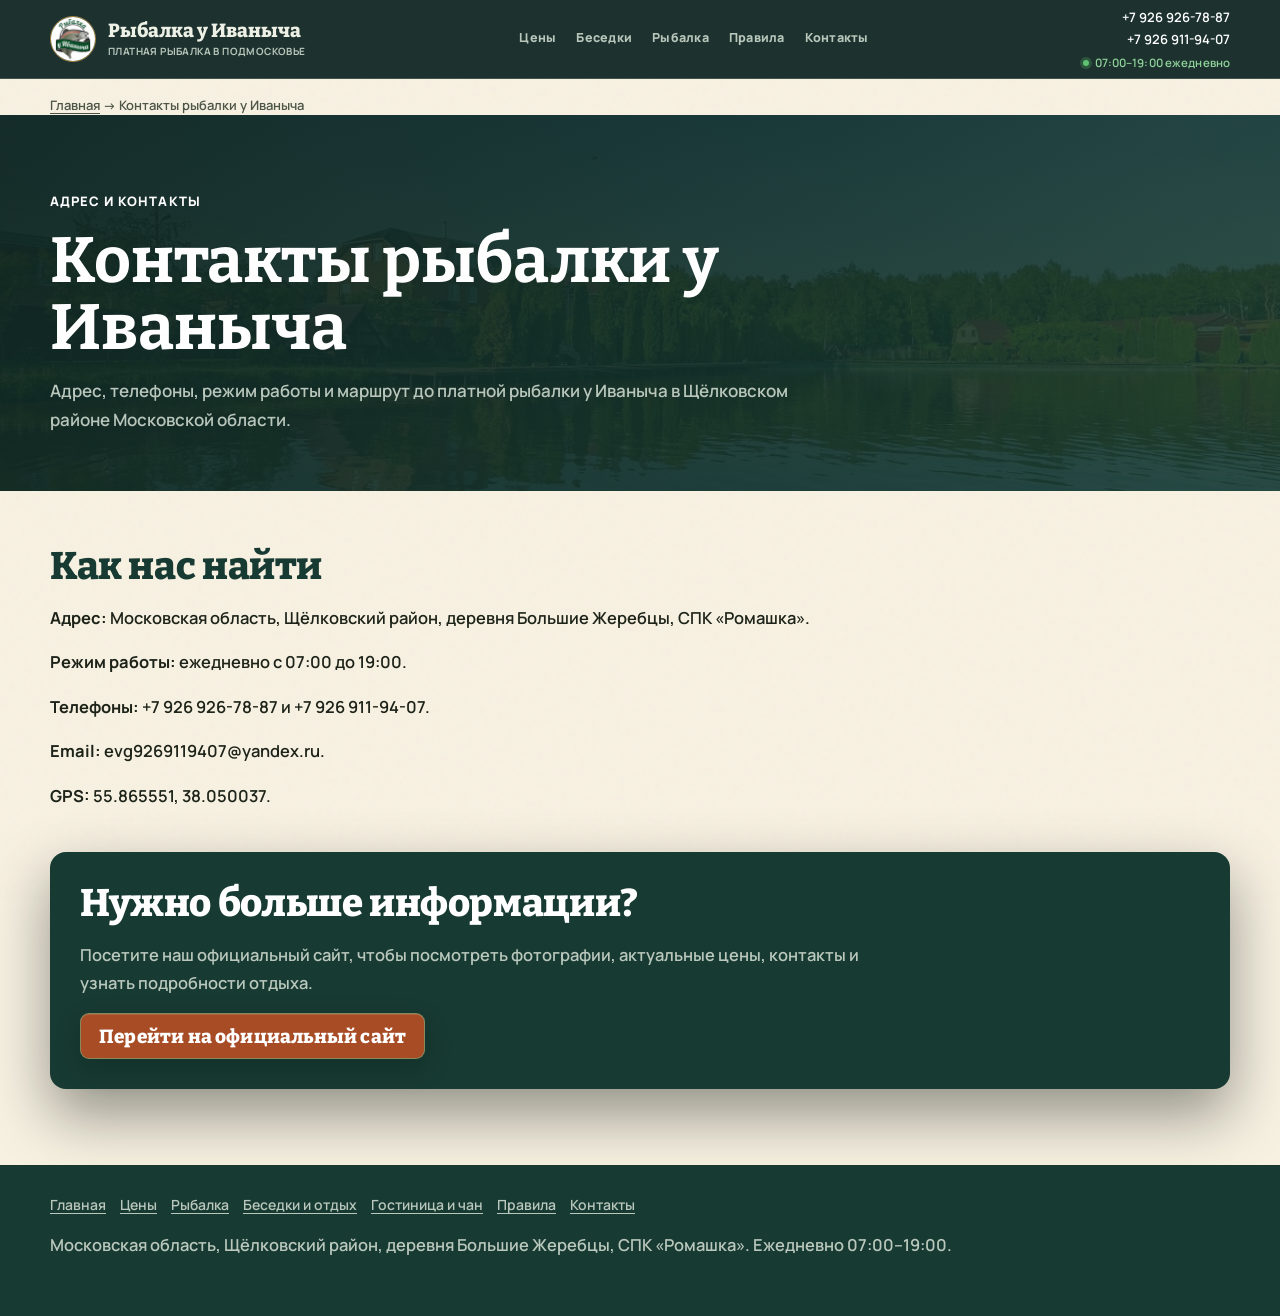
==== contacts/index.html @ 139697bf "Add files via upload" ====
<!doctype html><html lang="ru"><head><meta charset="utf-8"><meta name="viewport" content="width=device-width, initial-scale=1"><title>Контакты рыбалки у Иваныча — Рыбалка у Иваныча</title><meta name="robots" content="index,follow"><meta name="description" content="Адрес, телефоны, режим работы и маршрут до платной рыбалки у Иваныча в Щёлковском районе Московской области."><link rel="canonical" href="https://xn-----6kcacabm7cqk5a2a2cxd8bm.xn--p1ai/contacts/"><meta property="og:type" content="website"><meta property="og:title" content="Контакты и адрес рыбалки у Иваныча в Больших Жеребцах"><meta property="og:description" content="Адрес, телефоны, режим работы и маршрут до платной рыбалки у Иваныча в Щёлковском районе Московской области."><meta property="og:url" content="https://xn-----6kcacabm7cqk5a2a2cxd8bm.xn--p1ai/contacts/"><meta property="og:site_name" content="Рыбалка у Иваныча"><meta property="og:locale" content="ru_RU"><link rel="icon" href="../favicon/favicon.ico" sizes="any"><link rel="stylesheet" href="../css/styles.css?v=20261003"><link rel="stylesheet" href="../css/seo-pages.css?v=20261003"><script type="application/ld+json">{"@context":"https://schema.org","@graph":[{"@context":"https://schema.org","@type":["LocalBusiness","SportsActivityLocation"],"name":"Рыбалка у Иваныча","url":"https://xn-----6kcacabm7cqk5a2a2cxd8bm.xn--p1ai/","image":"https://xn-----6kcacabm7cqk5a2a2cxd8bm.xn--p1ai/images/backgrounds/pagebackground.webp","description":"Платная рыбалка у Иваныча в Щёлковском районе Московской области, деревня Большие Жеребцы. Рыбалка на карпа, карася, форель и осетра, беседки у воды, домики для проживания и банный чан.","address":{"@type":"PostalAddress","streetAddress":"СПК «Ромашка»","addressRegion":"Московская область","addressLocality":"Большие Жеребцы","addressCountry":"RU"},"telephone":["+7-926-926-78-87","+7-926-911-94-07"],"email":"evg9269119407@yandex.ru","geo":{"@type":"GeoCoordinates","latitude":55.865551,"longitude":38.050037},"openingHours":"Mo-Su 07:00-19:00","priceRange":"₽₽","areaServed":[{"@type":"AdministrativeArea","name":"Щёлковский район"},{"@type":"AdministrativeArea","name":"Московская область"}],"availableLanguage":"ru","openingHoursSpecification":[{"@type":"OpeningHoursSpecification","dayOfWeek":["Monday","Tuesday","Wednesday","Thursday","Friday","Saturday","Sunday"],"opens":"07:00","closes":"19:00"}],"hasMap":"https://yandex.ru/maps/-/CXQ~MGIT","knowsAbout":["платная рыбалка","рыбалка в Подмосковье","карп","карась","форель","осётр","беседки у воды","отдых на природе"],"@id":"https://xn-----6kcacabm7cqk5a2a2cxd8bm.xn--p1ai/#business"},{"@type":"WebSite","@id":"https://xn-----6kcacabm7cqk5a2a2cxd8bm.xn--p1ai/#website","url":"https://xn-----6kcacabm7cqk5a2a2cxd8bm.xn--p1ai/","name":"Рыбалка у Иваныча","inLanguage":"ru-RU","publisher":{"@id":"https://xn-----6kcacabm7cqk5a2a2cxd8bm.xn--p1ai/#business"}},{"@context":"https://schema.org","@type":"WebPage","@id":"https://xn-----6kcacabm7cqk5a2a2cxd8bm.xn--p1ai/contacts/#webpage","url":"https://xn-----6kcacabm7cqk5a2a2cxd8bm.xn--p1ai/contacts/","name":"Контакты и адрес рыбалки у Иваныча в Больших Жеребцах","description":"Адрес, телефоны, режим работы и маршрут до платной рыбалки у Иваныча в Щёлковском районе Московской области.","inLanguage":"ru-RU","isPartOf":{"@id":"https://xn-----6kcacabm7cqk5a2a2cxd8bm.xn--p1ai/#website"},"about":{"@id":"https://xn-----6kcacabm7cqk5a2a2cxd8bm.xn--p1ai/#business"}}]}</script></head><body class="seo-page"><div class="top"><header class="shell"><a class="brand" href="../" aria-label="Рыбалка у Иваныча — на главную"><span class="stamp-mark"><img src="../images/embedded/embedded-0.webp" width="180" height="180" alt="Рыбалка у Иваныча" decoding="async"></span><span class="brand-name">Рыбалка у Иваныча<small>Платная рыбалка в Подмосковье</small></span></a><nav id="nav-menu" aria-label="Основная навигация"><a href="../prices/">Цены</a><a href="../gazebos/">Беседки</a><a href="../fishing/">Рыбалка</a><a href="../rules/">Правила</a><a href="../contacts/">Контакты</a></nav><div class="contacts"><a href="tel:+79269267887">+7 926 926-78-87</a><br><a href="tel:+79269119407">+7 926 911-94-07</a><br><span class="online">07:00–19:00 ежедневно</span></div></header></div><div class="seo-breadcrumbs"><div class="shell"><a href="../">Главная</a> → Контакты рыбалки у Иваныча</div></div><main><section class="page-hero"><div class="shell"><span class="eyebrow">Адрес и контакты</span><h1>Контакты рыбалки у Иваныча</h1><p>Адрес, телефоны, режим работы и маршрут до платной рыбалки у Иваныча в Щёлковском районе Московской области.</p></div></section><section class="seo-content"><div class="shell"><h2>Как нас найти</h2><p><strong>Адрес:</strong> Московская область, Щёлковский район, деревня Большие Жеребцы, СПК «Ромашка».</p><p><strong>Режим работы:</strong> ежедневно с 07:00 до 19:00.</p><p><strong>Телефоны:</strong> <a href="tel:+79269267887">+7 926 926-78-87</a> и <a href="tel:+79269119407">+7 926 911-94-07</a>.</p><p><strong>Email:</strong> <a href="mailto:evg9269119407@yandex.ru">evg9269119407@yandex.ru</a>.</p><p><strong>GPS:</strong> 55.865551, 38.050037.</p><div class="seo-cta official-site-cta"><h2>Нужно больше информации?</h2><p>Посетите наш официальный сайт, чтобы посмотреть фотографии, актуальные цены, контакты и узнать подробности отдыха.</p><a class="btn btn--green" href="https://danya29745.github.io/Project777/">Перейти на официальный сайт</a></div></div></section></main><footer class="seo-footer"><div class="shell"><div class="seo-footer-links"><a href="../">Главная</a><a href="../prices/">Цены</a><a href="../fishing/">Рыбалка</a><a href="../gazebos/">Беседки и отдых</a><a href="../hotel/">Гостиница и чан</a><a href="../rules/">Правила</a><a href="../contacts/">Контакты</a></div><p>Московская область, Щёлковский район, деревня Большие Жеребцы, СПК «Ромашка». Ежедневно 07:00–19:00.</p></div></footer></body></html>
---- css/styles.css ----
@font-face{font-family:'Bitter';src:url('../fonts/Bitter.woff2') format('woff2');font-style:normal;font-weight:100 900;font-display:swap;}
@font-face{font-family:'Manrope';src:url('../fonts/Manrope.woff2') format('woff2');font-style:normal;font-weight:200 800;font-display:swap;}
@font-face{font-family:'JetBrains Mono';src:url('../fonts/JetBrainsMono.woff2') format('woff2');font-style:normal;font-weight:100 800;font-display:swap;} @font-face{font-family:'IBM Plex Sans';src:url('../fonts/ibm-plex-sans.ttf') format('truetype');font-style:normal;font-weight:100 700;font-display:swap;} @font-face{font-family:'Geoform';src:url('../fonts/Geoform.ttf') format('truetype');font-style:normal;font-weight:900;font-display:swap;}

/* Символ рубля с красивым шрифтом */
.rub-symbol{display:inline-block;width:auto;height:auto;vertical-align:baseline;overflow:visible;white-space:nowrap;text-indent:0;color:inherit;background:none;font-family:'Manrope',Arial,sans-serif;font-weight:600;line-height:1;-webkit-text-stroke:0;text-rendering:geometricPrecision;-webkit-font-smoothing:antialiased;}
/* цельный знак рубля: единая SVG-маска вместо глифа шрифта */

/* ============================================================
   DESIGN SYSTEM - рыболовная база, полевой журнал
   Primitive → semantic → component tokens.
   ============================================================ */
:root{
  /* primitives */
  --p-river-deep:#0f2622; --p-river:#173a32; --p-river-mid:#2c5a4c; --p-moss:#5e7a45;
  --p-rust:#a84c26; --p-rust-dark:#7c3618; --p-brass:#a3823f; --p-brass-light:#cbab6c;
  --p-parchment:#efe6d1; --p-paper:#f7f1e2; --p-cream-edge:#e4d8ba; --p-ink:#1d2318; --p-ink-soft:#4d5646;
  /* semantic */
  --bg:var(--p-paper); --bg-alt:var(--p-parchment); --bg-cover:var(--p-river-deep); --bg-cover-mid:var(--p-river);
  --fg:var(--p-ink); --fg-soft:var(--p-ink-soft); --fg-on-cover:#eef1e6; --fg-on-cover-soft:#b9c7bc;
  --accent:var(--p-rust); --accent-dark:var(--p-rust-dark); --brand:var(--p-river); --brass:var(--p-brass);
  --green:#2f7d54; --green-dark:#245f40; --green-light:#8fd39b;
  --border:color-mix(in srgb, var(--p-ink) 16%, transparent); --border-cover:color-mix(in srgb, #fff 16%, transparent);
  --shadow-card:0 14px 34px rgba(20,24,14,.14); --shadow-deep:0 26px 60px rgba(6,12,8,.42); --shadow-rest:0 2px 6px rgba(20,24,14,.05),0 1px 2px rgba(20,24,14,.06);
  --space-section:clamp(48px,5vw,76px);
  --font-display:'Bitter',Georgia,serif; --font-body:'Manrope',Arial,sans-serif; --font-mono:var(--font-body);

  --line:var(--border); --line-strong:color-mix(in srgb,var(--border) 200%,transparent); --fg-muted:var(--fg-soft);
}
*{box-sizing:border-box;}
html{scroll-behavior:smooth;--header-h:78px;}
section[id],#main-content [id]{scroll-margin-top:calc(var(--header-h) + 14px);}
body{margin:0;background:var(--bg);color:var(--fg);font-family:var(--font-body);font-weight:600;font-style:normal;line-height:1.55;font-size:16.5px;position:relative;overflow-x:hidden;}
body::before{content:'';pointer-events:none;position:fixed;inset:0;z-index:40;opacity:.025;mix-blend-mode:multiply;background-image:url("data:image/svg+xml,%3Csvg viewBox='0 0 180 180' xmlns='http://www.w3.org/2000/svg'%3E%3Cfilter id='n'%3E%3CfeTurbulence type='fractalNoise' baseFrequency='.85' numOctaves='3' stitchTiles='stitch'/%3E%3C/filter%3E%3Crect width='100%25' height='100%25' filter='url(%23n)'/%3E%3C/svg%3E");}

/* ---------- fixed page backdrop photo (visible through translucent sections while scrolling) ---------- */
.page-bg{position:fixed;inset:0;z-index:-2;overflow:hidden;background:var(--p-river-deep) url('../images/backgrounds/pagebackground.webp') center/cover no-repeat;pointer-events:none;}
.page-bg::after{content:'';position:absolute;inset:0;background:rgba(9,20,17,.65);}
@media (max-width:680px){.page-bg{position:fixed;}}

a{color:inherit;text-decoration:none;}
a:focus-visible,button:focus-visible{outline:3px solid var(--accent);outline-offset:3px;}
.shell{width:min(1220px,calc(100% - 40px));margin:auto;}
.skip{position:fixed;left:16px;top:12px;z-index:60;transform:translateY(-180%);padding:12px 18px;border-radius:6px;background:var(--fg);color:#fff;font-weight:800;transition:transform .2s;}
.skip:focus{transform:none;}
svg.sprite{position:absolute;width:0;height:0;overflow:hidden;}
.icon{width:1em;height:1em;display:inline-block;fill:none;stroke:currentColor;stroke-width:1.8;vertical-align:-.15em;}

/* ---------- section headings with display font ---------- */
h2{font-family:var(--font-display);}
.booking-section > .shell > h2 em{font:inherit;font-style:normal;}

/* ---------- section eyebrow label ---------- */
.eyebrow{display:inline-flex;align-items:center;gap:12px;font-family:var(--font-body);font-size:12px;font-weight:800;letter-spacing:.08em;text-transform:uppercase;color:var(--accent);}
.eyebrow svg{width:20px;height:20px;flex-shrink:0;}
.section--alt .eyebrow,.contact-main .eyebrow{color:var(--brass-light,var(--brass));}
.section--alt .eyebrow svg,.contact-main .eyebrow svg{color:var(--brass-light,var(--brass));}

/* ---------- seam: soft join between sections ---------- */
/* ---------- section transitions: clean editorial divider ---------- */
.seam{position:relative;z-index:3;height:32px;margin:0 0 -16px 0;pointer-events:none;background:transparent;overflow:visible;display:flex;align-items:center;}
.seam::before{display:block;content:'';position:absolute;width:100%;height:100%;top:0;left:0;background:url('data:image/svg+xml;utf8,<svg viewBox="0 0 1200 60" xmlns="http://www.w3.org/2000/svg" preserveAspectRatio="none"><defs><linearGradient id="seamGrad" x1="0%" y1="0%" x2="0%" y2="100%"><stop offset="0%" style="stop-color:rgba(194,149,88,0.12)"/><stop offset="50%" style="stop-color:rgba(194,149,88,0.06)"/><stop offset="100%" style="stop-color:rgba(194,149,88,0)"/></linearGradient></defs><path d="M0,30 C200,15 400,15 600,30 C800,45 1000,45 1200,30 L1200,60 L0,60 Z" fill="url(%23seamGrad)"/></svg>') no-repeat center/100% 100%;opacity:0.7;}
.seam--bg,.seam--alt{--seam-fill:transparent;}
.seam,.seam--cover{display:none !important;}
@media (max-width:680px){.seam{height:32px;margin:0 0 -16px 0;}}

/* ---------- header ---------- */
.top{position:sticky;top:0;z-index:30;background:color-mix(in srgb,var(--bg-cover) 94%,transparent);backdrop-filter:blur(10px);border-bottom:1px solid var(--border-cover);}
header{min-height:78px;display:flex;align-items:center;gap:28px;justify-content:space-between;color:var(--fg-on-cover);}
.brand{display:flex;align-items:center;gap:12px;min-width:max-content;}
.stamp-mark{width:46px;height:46px;border-radius:50%;border:1.5px solid var(--brass-light,var(--brass));display:grid;place-items:center;color:var(--brass-light,var(--brass));background:rgba(203,171,108,.14);flex:none;overflow:hidden;}
.stamp-mark .icon{width:22px;height:22px;}
.stamp-mark img{width:100%;height:100%;object-fit: contain;display:block;}
.brand-name{font-family:var(--font-display);font-size:19px;font-weight:800;line-height:1.1;}
.brand-name small{display:block;font-family:var(--font-mono);font-weight:700;letter-spacing:.04em;color:var(--fg-on-cover-soft);font-size:10px;margin-top:5px;text-transform:uppercase;}
nav#nav-menu{display:flex;align-items:center;gap:20px;font-size:12.5px;font-weight:800;letter-spacing:.02em;}
nav#nav-menu a{padding:12px 0;border-bottom:2px solid transparent;white-space:nowrap;transition:.2s ease;color:var(--fg-on-cover-soft);}
nav#nav-menu a:hover{color:#fff;border-color:var(--accent);}
.contacts{text-align:right;font-family:var(--font-mono);font-size:13px;font-weight:600;line-height:1.7;white-space:nowrap;color:#fff;}
.online{display:inline-flex;align-items:center;gap:6px;color:#8fd39b;font-family:var(--font-body);font-size:11.5px;font-weight:600;letter-spacing:.01em;}
.online::before{content:'';width:6px;height:6px;border-radius:50%;background:#5ec472;box-shadow:0 0 0 3px rgba(94,196,114,.25);}

.nav-toggle{display:none;position:relative;width:44px;height:44px;border:0;background:none;cursor:pointer;padding:0;}
.nav-toggle span{position:absolute;left:9px;width:26px;height:2px;background:#fff;border-radius:2px;transition:transform .25s ease,opacity .2s ease;}
.nav-toggle span:nth-child(1){top:15px;} .nav-toggle span:nth-child(2){top:21px;} .nav-toggle span:nth-child(3){top:27px;}
.nav-toggle[aria-expanded="true"] span:nth-child(1){transform:translateY(7px) rotate(45deg);}
.nav-toggle[aria-expanded="true"] span:nth-child(2){opacity:0;}
.nav-toggle[aria-expanded="true"] span:nth-child(3){transform:translateY(-7px) rotate(-45deg);}

/* ---------- hero ---------- */
.hero{position:relative;isolation:isolate;overflow:visible;min-height:500px;padding:78px 0 42px;color:#fff;}
.hero::before{display:none;}
.hero-eyebrow{font-family:var(--font-body);color:var(--brass-light,var(--brass));text-transform:uppercase;letter-spacing:.15em;font-size:12px;font-weight:800;display:flex;align-items:center;gap:9px;}
.hero-eyebrow .icon{width:16px;height:16px;}
.hero h1{max-width:680px;margin:20px 0 18px;font-family:var(--font-display);font-size:clamp(42px,5.8vw,70px);font-weight:900;line-height:1.04;letter-spacing:-.02em;text-shadow:0 4px 26px rgba(0,0,0,.35);}
.hero h1 em{font-style:normal;color:var(--brass-light,var(--brass));}
.hero p{max-width:500px;margin:0 0 26px;color:rgba(255,255,255,.94);font-size:16px;font-weight:600;line-height:1.65;text-shadow:0 2px 14px rgba(0,0,0,.4);}
.hero-actions{display:flex;flex-wrap:wrap;gap:14px;}
.btn{appearance:none;display:inline-flex;align-items:center;gap:8px;min-height:52px;padding:14px 28px;border-radius:10px;border:1.5px solid transparent;font:800 13px/1 var(--font-body);letter-spacing:.03em;text-transform:uppercase;cursor:pointer;transition:.22s ease;}
.btn--solid{background:var(--accent);color:#fff;box-shadow:0 10px 24px rgba(124,54,24,.32);}
.btn--solid:hover{background:var(--accent-dark);transform:translateY(-2px);box-shadow:0 14px 30px rgba(124,54,24,.4);}
.btn--ghost{border-color:rgba(255,255,255,.4);color:#fff;}
.btn--ghost:hover{border-color:#fff;background:rgba(255,255,255,.1);transform:translateY(-2px);}
.btn--about{background:rgba(15,35,29,.34);color:#f4f0df;border-color:rgba(200,164,93,.72);box-shadow:0 8px 22px rgba(0,0,0,.18), inset 0 1px 0 rgba(255,255,255,.08);backdrop-filter:blur(6px);-webkit-backdrop-filter:blur(6px);font-family:var(--font-display);font-size:19px;font-weight:900;letter-spacing:.01em;text-transform:none;min-height:58px;padding:14px 32px;}
.btn--about:hover{background:rgba(200,164,93,.16);border-color:#d5b46f;color:#fff;transform:translateY(-2px);box-shadow:0 12px 28px rgba(0,0,0,.25),0 0 18px rgba(200,164,93,.16);}
.btn--about .icon{width:14px;height:14px;opacity:.9;transition:transform .22s ease;}
.btn--about:hover .icon{transform:translateX(4px);}
.btn--green{background:rgba(35,108,70,.78);color:#f7f3e5;border:1.5px solid rgba(112,190,140,.55);box-shadow:0 10px 24px rgba(8,28,20,.28), inset 0 1px 0 rgba(255,255,255,.12);backdrop-filter:blur(6px);-webkit-backdrop-filter:blur(6px);font-family:var(--font-display);font-size:19px;font-weight:900;letter-spacing:.01em;text-transform:none;min-height:58px;padding:14px 32px;}
.btn--green:hover{background:rgba(48,133,87,.9);border-color:rgba(155,214,174,.78);transform:translateY(-2px);box-shadow:0 14px 32px rgba(8,28,20,.36),0 0 18px rgba(78,160,108,.16);}
.btn--green .icon{width:14px;height:14px;transition:transform .22s ease;}
.btn--green:hover .icon{transform:translateY(3px);}

/* ---------- signature element: permit ticket (used in price cards) ---------- */

/* ---------- quick links strip ---------- */
.quicklinks{position:relative;z-index:2;padding:18px 0 78px;margin-top:-20px;overflow:visible;}
.quicklinks::before{display:none;}
.quicklinks::after{display:none;}
 .ql-grid{display:grid;grid-template-columns:repeat(3,1fr);gap:12px;align-items:center;}
.ql-card{position:relative;display:flex;align-items:center;justify-content:center;min-height:52px;padding:14px 28px;background:rgba(35,108,70,.78);color:#f7f3e5;border:1.5px solid rgba(112,190,140,.55);border-radius:10px;box-shadow:0 10px 24px rgba(8,28,20,.28), inset 0 1px 0 rgba(255,255,255,.12);backdrop-filter:blur(6px);-webkit-backdrop-filter:blur(6px);transition:transform .22s ease,background .22s ease,border-color .22s ease,box-shadow .22s ease;}
.ql-card:hover{background:rgba(48,133,87,.9);border-color:rgba(155,214,174,.78);transform:translateY(-2px);box-shadow:0 14px 32px rgba(8,28,20,.36),0 0 18px rgba(78,160,108,.16);}
.ql-card .ql-left{position:relative;z-index:4;display:flex;align-items:center;justify-content:center;width:100%;min-width:0;}
.ql-card .ql-icon{display:none;}
.ql-card .ql-icon .icon{width:21px;height:21px;}
.ql-card .ql-text{display:flex;flex-direction:column;align-items:center;}
.ql-card .ql-label{font-family:var(--font-display);font-size:16px;font-weight:900;font-style:normal;line-height:1.15;letter-spacing:.01em;color:#f7f3e5;position:relative;white-space:nowrap;z-index:5;text-align:center;}
.ql-card .ql-sub{display:none;}
.ql-card .ql-arrow{display:none;}
.ql-card::after{display:none;}
.ql-effect-one::before{display:none;}
.ql-effect-one:hover::before{display:none;}
.ql-effect-two::before{display:none;}
.ql-effect-two:hover::before{display:none;}
.ql-effect-two::after{display:none;}
.ql-effect-two:hover::after{display:none;}
.ql-effect-three::before{display:none;}
.ql-effect-three:hover::before{display:none;}
.ql-effect-three::after{display:none;}
.ql-effect-three:hover::after{display:none;}
.ql-card:hover .ql-label{color:#fff;}

/* quicklinks для мобильного */
@media (max-width:680px){
  .ql-card{min-height:48px;padding:12px 24px;}
  .ql-card .ql-label{font-size:14px;}
}
@media (prefers-reduced-motion:reduce){.ql-card,.ql-card::before,.ql-card::after,.ql-card .ql-icon,.ql-card .ql-arrow{transition:none!important;}}
@media (max-width:680px){.ql-grid{grid-template-columns:1fr;} .quicklinks{padding:18px 0 22px;margin-top:-36px;}.quicklinks::after{height:90px;bottom:-55px;}}
.section{padding:calc(var(--space-section) - 28px) 0 var(--space-section);position:relative;}
.section::before{content:'';position:absolute;inset:0;z-index:-1;background:color-mix(in srgb,var(--bg) 74%,transparent);backdrop-filter:blur(9px) saturate(1.1);-webkit-backdrop-filter:blur(9px) saturate(1.1);}
.section--alt::before{background:color-mix(in srgb,var(--bg-alt) 74%,transparent);}
.section::before{mask-image:linear-gradient(to bottom,transparent 0,#000 26px,#000 calc(100% - 26px),transparent 100%);-webkit-mask-image:linear-gradient(to bottom,transparent 0,#000 26px,#000 calc(100% - 26px),transparent 100%);}
.section:not(#price){margin-top:-26px;}
.section:not(#price)::after{content:'';position:absolute;left:0;right:0;top:-34px;height:68px;z-index:-1;pointer-events:none;backdrop-filter:blur(20px) saturate(1.1);-webkit-backdrop-filter:blur(20px) saturate(1.1);mask-image:linear-gradient(to bottom,transparent 0,#000 40%,#000 60%,transparent 100%);-webkit-mask-image:linear-gradient(to bottom,transparent 0,#000 40%,#000 60%,transparent 100%);}
@media (max-width:680px){.section::before{mask-image:linear-gradient(to bottom,transparent 0,#000 16px,#000 calc(100% - 16px),transparent 100%);-webkit-mask-image:linear-gradient(to bottom,transparent 0,#000 16px,#000 calc(100% - 16px),transparent 100%);}.section:not(#price){margin-top:-16px;}.section:not(#price)::after{top:-24px;height:48px;}}
main{padding:0;}
.intro{display:flex;align-items:end;justify-content:space-between;gap:30px;margin-bottom:32px;}
h2{margin:10px 0 0;font:800 clamp(32px,4.2vw,54px)/1.1 var(--font-display);color:var(--brand);letter-spacing:-.01em;text-wrap:balance;}
.section-lead{max-width:600px;margin:14px 0 0;color:var(--fg-soft);font-size:16.5px;font-weight:600;line-height:1.7;}
.intro p{max-width:400px;margin:0;color:var(--fg-soft);font-size:15px;font-weight:600;line-height:1.65;}

/* ---------- price tabs + ticket stubs ---------- */
.rate-tabs{display:flex;flex-wrap:wrap;gap:8px;margin:28px 0 24px;}
.rate-tab{min-height:44px;border:1.5px solid var(--border);border-radius:999px;background:transparent;color:var(--brand);padding:10px 18px;font:700 11px var(--font-body);letter-spacing:.02em;text-transform:uppercase;cursor:pointer;transition:.2s ease;}
.rate-tab.active,.rate-tab:hover{background:var(--brand);color:#fff;border-color:var(--brand);}
.rate-panel{display:none;grid-template-columns:repeat(3,1fr);gap:16px;}
.rate-panel.active{display:grid;}
.stub{position:relative;padding:28px 26px 24px;background:color-mix(in srgb,var(--bg) 80%,transparent);backdrop-filter:blur(8px);-webkit-backdrop-filter:blur(8px);border:1px solid var(--border);border-radius:16px;box-shadow:var(--shadow-rest);transition:.22s ease;}
.stub:hover{transform:translateY(-3px);box-shadow:var(--shadow-card);border-color:color-mix(in srgb,var(--accent) 40%,var(--border));}
.stub .s-label{font-family:var(--font-mono);font-size:11.5px;font-weight:700;letter-spacing:.05em;color:var(--fg-soft);text-transform:uppercase;}
.stub .s-price{display:block;margin:14px 0 6px;font-family:var(--font-display);font-weight:900;font-size:clamp(28px,5vw,44px);color:var(--accent);line-height:1.1;letter-spacing:-.02em;}
.stub .s-price .rub{font-family:inherit;font-weight:inherit;font-size:.55em;line-height:1;opacity:1;margin-left:.08em;color:currentColor;}
.stub .s-note{color:var(--fg-soft);font-size:13.5px;font-weight:600;line-height:1.6;}
.stub.featured{background:var(--bg-cover);color:var(--fg-on-cover);border-color:transparent;box-shadow:0 18px 40px rgba(15,38,34,.28);}
.stub.featured:hover{box-shadow:0 22px 48px rgba(15,38,34,.34);border-color:transparent;}
.stub.featured .s-label{color:var(--fg-on-cover-soft);}
.stub.featured .s-price{color:var(--brass-light,var(--brass));}
.stub.featured .s-note{color:var(--fg-on-cover-soft);}

/* ---------- stay + hot tub cards ---------- */
.stay-block{display:grid;grid-template-columns:1.05fr .95fr;gap:36px;align-items:stretch;margin-top:34px;}
.stay-block+.stay-block{margin-top:28px;}
.stay-block--reverse{grid-template-columns:.95fr 1.05fr;}
.stay-block--reverse .stay-media{order:2;}
.stay-block--reverse .stay-info{order:1;}
.stay-media{position:relative;}
.stay-carousel{position:relative;border-radius:22px;overflow:hidden;box-shadow:var(--shadow-deep);aspect-ratio:4/3;background:var(--bg-cover);}
.stay-track{display:flex;height:100%;width:100%;transition:transform .55s cubic-bezier(.22,.85,.3,1);will-change:transform;}
.stay-slide{position:relative;flex:0 0 100%;height:100%;}
.stay-slide img{width:100%;height:100%;object-fit:cover;display:block;}
.stay-carousel::after{content:'';position:absolute;inset:0;pointer-events:none;background:linear-gradient(to top,rgba(7,18,15,.55) 0%,rgba(7,18,15,0) 26%);}
.stay-nav{position:absolute;top:50%;transform:translateY(-50%);width:42px;height:42px;border-radius:50%;border:1px solid rgba(255,255,255,.32);background:rgba(9,20,17,.42);backdrop-filter:blur(8px);color:#fff;display:flex;align-items:center;justify-content:center;cursor:pointer;z-index:3;transition:background .22s ease,transform .22s ease;padding:0;}
.stay-nav:hover{background:rgba(9,20,17,.68);}
.stay-nav:active{transform:translateY(-50%) scale(.92);}
.stay-nav .icon{width:16px;height:16px;}
.stay-nav--prev{left:14px;}
.stay-nav--next{right:14px;}
.stay-counter{position:absolute;top:16px;right:16px;z-index:3;padding:6px 11px;border-radius:999px;background:rgba(9,20,17,.42);backdrop-filter:blur(8px);border:1px solid rgba(255,255,255,.26);color:#fff;font:700 11px var(--font-mono);letter-spacing:.04em;}
.stay-dots{position:absolute;left:0;right:0;bottom:14px;display:flex;justify-content:center;gap:7px;z-index:3;}
.stay-dots button{all:unset;width:7px;height:7px;border-radius:50%;background:rgba(255,255,255,.42);cursor:pointer;transition:.22s ease;}
.stay-dots button.is-active{background:var(--brass-light,var(--brass));width:20px;border-radius:5px;}
.stay-info{display:flex;flex-direction:column;padding:6px 4px;}
.stay-info .eyebrow{margin-bottom:12px;}
.stay-info h3{font:800 clamp(24px,2.4vw,31px)/1.15 var(--font-display);color:var(--fg);margin:0 0 12px;}
.stay-info-desc{font-size:15px;line-height:1.65;color:var(--fg-soft);margin:0 0 20px;}
.stay-info .stay-price-grid{display:grid;grid-template-columns:1fr 1fr;gap:10px;margin:0 0 8px;}
.stay-info .stay-price{padding:14px 16px;border-radius:13px;background:color-mix(in srgb,var(--p-river) 6%,transparent);border:1px solid var(--border);display:flex;flex-direction:column;gap:5px;}
.stay-info .stay-price small{font:700 10px var(--font-body);letter-spacing:.09em;text-transform:uppercase;color:var(--fg-soft);}
.stay-info .stay-price strong{font:900 clamp(26px,5vw,36px) var(--font-display);color:var(--accent);white-space:nowrap;line-height:1;letter-spacing:-.01em;} .stay-info .stay-price strong .rub{font-family:inherit;font-size:.72em;font-weight:inherit;line-height:1;color:currentColor;margin-left:.06em;}
.stay-price-single{padding:16px 18px;border-radius:13px;background:color-mix(in srgb,var(--p-river) 6%,transparent);border:1px solid var(--border);display:flex;align-items:baseline;gap:10px;margin-bottom:8px;}
.stay-price-single strong{font:900 clamp(26px,5vw,36px) var(--font-display);color:var(--accent);line-height:1;letter-spacing:-.02em;} .stay-price-single strong .rub{font-family:inherit;font-size:.72em;font-weight:inherit;line-height:1;color:currentColor;margin-left:.06em;}
.stay-price-single > span{font:700 10px var(--font-body);letter-spacing:.09em;text-transform:uppercase;color:var(--fg-soft) !important;}
.stay-info-note{display:block;font-family:var(--font-display);font-size:14px;font-weight:900;text-transform:none;letter-spacing:0;color:var(--fg-soft);margin-bottom:18px;line-height:1.25;} .stay-info-note .rub{font-family:inherit;font-size:1em;font-weight:inherit;line-height:1;color:currentColor;} .stay-info-note-geoform{font-family:var(--font-display);font-weight:900;}
.stay-info-list{margin:0 0 24px;padding:0;list-style:none;display:grid;gap:11px;}
.stay-info-list li{position:relative;padding-left:19px;font-size:14px;font-weight:600;line-height:1.55;color:var(--fg);}
.stay-info-list li::before{content:'';position:absolute;left:0;top:.5em;width:6px;height:6px;border-radius:50%;background:var(--accent);}
.stay-info .btn{align-self:flex-start;margin-top:0;}
@media (max-width:900px){
  .stay-block,.stay-block--reverse{grid-template-columns:1fr;gap:18px;}
  .stay-block--reverse .stay-media,.stay-block--reverse .stay-info{order:initial;}
  .stay-carousel{aspect-ratio:4/3;}
}
@media (max-width:680px){
  .stay-block{margin-top:24px;}
  .stay-nav{width:36px;height:36px;}
  .stay-info h3{margin-top:4px;}
  .stay-info .stay-price-grid{gap:8px;}
  .stay-info .stay-price strong{font-size:19px;}
}

/* ---------- gallery ---------- */
.filters{display:flex;flex-wrap:wrap;gap:9px;margin:0 0 26px;}
.filter{appearance:none;min-height:44px;border:1.5px solid var(--border);border-radius:999px;background:transparent;color:var(--brand);padding:10px 17px;font:700 11px var(--font-body);letter-spacing:.02em;text-transform:uppercase;cursor:pointer;transition:.2s ease;}
.filter:hover,.filter.active{color:#fff;background:var(--brand);border-color:var(--brand);}
.grid{display:grid;grid-template-columns:repeat(12,1fr);grid-auto-flow:dense;gap:14px;}
.card{grid-column:span 3;position:relative;min-height:205px;overflow:hidden;border-radius:14px;background:#d8dcc9;box-shadow:0 8px 20px rgba(20,24,14,.12);cursor:pointer;}
.card.wide{grid-column:span 6;} .card.tall{grid-row:span 2;min-height:426px;}
.card img{display:block;width:100%;height:100%;position:absolute;inset:0;object-fit:cover;transition:transform .5s ease;}
.card::after{content:'Смотреть';position:absolute;inset:auto 10px 10px auto;border-radius:8px;padding:7px 11px;color:#fff;background:rgba(15,38,34,.82);font-family:var(--font-mono);font-size:11px;font-weight:600;letter-spacing:.03em;opacity:0;transform:translateY(6px);transition:.25s ease;}
.card:hover img{transform:scale(1.06);} .card:hover::after{opacity:1;transform:none;}
.card[hidden]{display:none;}

/* ---------- fishing tips (карп / щука / осётр) ---------- */
.tips-grid{display:grid;grid-template-columns:repeat(3,1fr);gap:16px;}
.tip-card{position:relative;padding:26px 24px 24px;border-radius:16px;background:color-mix(in srgb,var(--bg) 80%,transparent);backdrop-filter:blur(8px);-webkit-backdrop-filter:blur(8px);border:1px solid var(--border);box-shadow:var(--shadow-rest);transition:.22s ease;}
.tip-card:hover{transform:translateY(-3px);box-shadow:var(--shadow-card);border-color:color-mix(in srgb,var(--accent) 40%,var(--border));}
.tip-fish{display:inline-flex;align-items:center;justify-content:center;width:48px;height:26px;color:var(--accent);margin-bottom:10px;}
.tip-fish .icon{width:100%;height:100%;}
.tip-card h3{margin:0 0 12px;font:800 24px var(--font-display);color:var(--brand);}
.tip-card ul{margin:0;padding:0;list-style:none;display:grid;gap:11px;}
.tip-card li{position:relative;padding-left:18px;color:var(--fg-soft);font-size:14px;font-weight:600;line-height:1.6;}
.tip-card li::before{content:'';position:absolute;left:0;top:.55em;width:7px;height:7px;border-radius:50%;background:var(--accent);}
@media (max-width:960px){.tips-grid{grid-template-columns:1fr;}}

/* ---------- rules ---------- */
.rules{display:grid;grid-template-columns:repeat(2,1fr);gap:8px;counter-reset:rule;}
.rule{display:flex;gap:16px;align-items:flex-start;padding:20px 22px;border-radius:14px;background:color-mix(in srgb,var(--bg) 80%,transparent);backdrop-filter:blur(8px);-webkit-backdrop-filter:blur(8px);border:1px solid var(--border);font-size:14.5px;font-weight:600;line-height:1.65;box-shadow:var(--shadow-rest);transition:.22s ease;}
.rule:hover{transform:translateY(-2px);box-shadow:var(--shadow-card);}
.rule i{flex:none;font-style:normal;font-family:var(--font-body);color:var(--accent);font-weight:800;font-size:24px;letter-spacing:.02em;padding-top:1px;line-height:1;min-width:40px;text-align:center;}
@media (max-width:680px){
  .rules{grid-template-columns:1fr;gap:6px;}
  .rule{padding:16px 18px;font-size:15px;gap:12px;}
  .rule i{font-size:20px;min-width:30px;}
}

/* ---------- contacts (final tear-off ticket) ---------- */
.contact-grid{display:grid;grid-template-columns:1.2fr .8fr;gap:16px;}
.contact-main{position:relative;padding:26px 40px 40px;border-radius:18px;background:var(--bg-cover);color:var(--fg-on-cover);}
.contact-main h2{color:#fff;}
.phones{margin-top:22px;display:grid;gap:10px;font-family:var(--font-mono);font-size:26px;font-weight:700;}
.phones a{display:inline-flex;align-items:center;gap:12px;transition:color .2s ease;}
.phones a .icon{width:20px;height:20px;flex:none;padding:9px;box-sizing:content-box;border-radius:50%;border:1.5px solid rgba(255,255,255,.28);color:var(--brass-light,var(--brass));}
.phones a:hover{color:var(--brass-light,var(--brass));}
.phones a:hover .icon{border-color:var(--brass-light,var(--brass));background:rgba(203,171,108,.14);}
@media (max-width:680px){.phones{font-size:21px;} .phones a .icon{width:16px;height:16px;padding:7px;}}
.contact-side{padding:32px;border:1.5px solid var(--border);border-radius:14px;background:color-mix(in srgb,var(--bg) 80%,transparent);backdrop-filter:blur(8px);-webkit-backdrop-filter:blur(8px);line-height:1.75;color:var(--fg-soft);font-weight:600;font-size:14.5px;}
.contact-side b{color:var(--brand);font-family:var(--font-mono);font-size:11px;letter-spacing:.05em;text-transform:uppercase;display:block;margin-bottom:4px;}
.contact-side .row{margin-bottom:18px;}
.contact-side .row:last-child{margin-bottom:0;}

/* ---------- footer ---------- */
footer{padding:34px 0;color:var(--fg-on-cover-soft);background:var(--bg-cover-mid);}
.footer{display:flex;align-items:center;justify-content:space-between;gap:24px;font-size:12px;flex-wrap:wrap;}
.footer .brand-name{color:#fff;font-size:15px;}
.footer-links{display:flex;gap:18px;flex-wrap:wrap;}
.footer-links a:hover{color:#fff;}

/* ---------- lightbox ---------- */
.lightbox{position:fixed;inset:0;z-index:70;display:grid;place-items:center;background:rgba(9,20,17,.94);backdrop-filter:blur(6px);opacity:0;pointer-events:none;transition:opacity .25s ease;}
.lightbox[aria-hidden="false"]{opacity:1;pointer-events:auto;}
.lb-figure{max-width:min(92vw,1100px);max-height:88vh;max-height:88dvh;margin:0;display:grid;gap:10px;justify-items:center;}
.lb-figure img{max-width:100%;max-height:80vh;max-height:80dvh;border-radius:14px;box-shadow:var(--shadow-deep);}
.lb-figure figcaption{font-family:var(--font-mono);color:var(--fg-on-cover-soft);font-size:12px;letter-spacing:.06em;}
.lb-close,.lb-nav{position:absolute;border:0;background:rgba(255,255,255,.12);color:#fff;border-radius:50%;cursor:pointer;display:grid;place-items:center;transition:background .2s ease;}
.lb-close:hover,.lb-nav:hover{background:rgba(255,255,255,.25);}
.lb-close{top:20px;right:20px;width:44px;height:44px;font-size:18px;}
.lb-nav{top:50%;transform:translateY(-50%);width:52px;height:52px;font-size:26px;}
.lb-prev{left:16px;} .lb-next{right:16px;}
@media (max-width:680px){.lb-nav{width:42px;height:42px;font-size:20px;}.lb-prev{left:8px;}.lb-next{right:8px;}}

/* ---------- reveal on scroll (progressive enhancement) ---------- */
.reveal{opacity:0;transform:translateY(22px);}
.reveal.reveal-ready{transition:opacity .6s ease,transform .6s ease;}
.reveal.in-view{opacity:1;transform:none;}
@media (prefers-reduced-motion:reduce){.reveal{opacity:1!important;transform:none!important;} html{scroll-behavior:auto;} *,*::before,*::after{transition:none!important;}}

/* ---------- mobile section reveal: lighter, without touching map interactions ---------- */
@media (max-width:680px){
  /* Only ordinary section shells get the lighter mobile entrance.
     The shell containing the territory map keeps its existing timing so
     map scrolling, markers, highlights and map controls remain untouched. */
  .section > .shell.reveal.reveal-ready:not(:has(.territory-map-wrap)){
    transition:opacity .34s ease,transform .34s ease;
  }
}

/* ---------- responsive ---------- */
@media (max-width:960px){
  header{gap:16px;} nav#nav-menu{gap:13px;} .contacts{font-size:11px;}
  .card{grid-column:span 4;} .card.wide{grid-column:span 8;}
  .rate-panel{grid-template-columns:repeat(2,1fr);}
}
@media (max-width:680px){
  .shell{width:min(100% - 26px,1220px);}
  header{padding:14px 0;min-height:0;flex-wrap:wrap;}
  .nav-toggle{display:block;order:2;margin-left:auto;}
  nav#nav-menu{order:4;display:grid;gap:2px;width:100%;max-height:0;overflow:hidden;transition:max-height .3s ease;background:transparent;}
  nav#nav-menu.open{max-height:340px;background:color-mix(in srgb,var(--bg-cover-mid) 95%,transparent);backdrop-filter:blur(12px);-webkit-backdrop-filter:blur(12px);border:1px solid rgba(203,171,108,.18);border-top:none;margin-top:0;padding:2px 0;}
  nav#nav-menu a{padding:12px 4px;border-bottom:1px solid var(--border-cover);}
  .contacts{order:3;font-size:12px;}
  .hero{min-height:auto;padding:52px 0 56px;}
  .intro{display:block;} .intro p{margin-top:12px;}
  .grid{grid-template-columns:repeat(2,1fr);gap:10px;}
  .card,.card.wide{grid-column:span 1;min-height:150px;}
  .card.tall{grid-row:span 2;min-height:310px;}
  .footer{display:block;} .footer-links{margin-top:18px;}
  .section{padding:34px 0 46px;}
  .rate-panel,.contact-grid,.rules{grid-template-columns:1fr;}
  .tips-grid{grid-template-columns:1fr;}
  .stub.featured{order:-1;}
  body{font-size:15.5px;}
  /* lighter blur on mobile GPUs keeps scrolling smooth */
  .section::before,.section--alt::before{backdrop-filter:blur(6px);-webkit-backdrop-filter:blur(6px);}
  .ql-card,.stub,.rule,.contact-side{backdrop-filter:blur(6px);-webkit-backdrop-filter:blur(6px);}
}

.hero-contact-link{display:block;margin:12px auto 0;padding:0;border:0;background:transparent;color:var(--fg-on-cover-soft);font:inherit;font-size:13px;text-decoration:underline;text-underline-offset:3px;cursor:pointer;opacity:.9;}
.hero-contact-link:hover{opacity:1;}
.contact-modal__buttons{display:grid;grid-template-columns:repeat(2,minmax(0,1fr));gap:12px;margin-top:18px;}
.contact-modal__buttons .btn{justify-content:center;text-align:center;}
.footer-about-link{padding:0;border:0;background:none;color:inherit;font:inherit;cursor:pointer;text-decoration:underline;text-underline-offset:3px;}
@media(max-width:640px){.contact-modal__buttons{grid-template-columns:1fr}.hero-contact-link{font-size:12.5px;margin-top:10px;}}

.about-modal{position:fixed;inset:0;z-index:9999;display:none;align-items:center;justify-content:center;padding:24px;background:rgba(5,12,10,.72);backdrop-filter:blur(8px);}
.about-modal.is-open{display:flex;}
.about-modal__panel{position:relative;width:min(860px,100%);max-height:min(82vh,760px);max-height:min(82dvh,760px);overflow:auto;background:#f5f1e8;color:#26322d;border:1px solid rgba(190,151,82,.65);border-radius:24px;box-shadow:0 30px 90px rgba(0,0,0,.45);padding:42px 46px;}
.about-modal__close{position:absolute;top:16px;right:18px;width:40px;height:40px;border:1px solid rgba(38,50,45,.18);border-radius:50%;background:transparent;color:#26322d;font-size:26px;line-height:1;cursor:pointer;transition:.25s ease;}
.about-modal__close:hover{background:#26322d;color:#fff;transform:rotate(90deg);}
.about-modal__eyebrow{display:block;margin-bottom:10px;color:#a9823d;font-size:12px;font-weight:700;letter-spacing:.14em;text-transform:uppercase;}
.about-modal h2{margin:0 0 20px;font-size:clamp(30px,4vw,48px);color:#26322d;}
.about-modal__text{font-size:16px;line-height:1.72;}
.about-modal__text p{margin:0 0 16px;}
.about-modal__text ul{margin:8px 0 20px;padding-left:22px;}
.about-modal__text li{margin:7px 0;}
@media(max-width:640px){.about-modal{padding:12px}.about-modal__panel{padding:34px 22px 28px;border-radius:18px}.about-modal__text{font-size:15px}}

/* Контраст навигации на фото */
.ql-card .ql-label{
  color:#f4f0df !important;
  text-shadow:0 2px 10px rgba(0,0,0,.72),0 1px 2px rgba(0,0,0,.9);
}
.ql-card .ql-arrow{
  color:#f4f0df !important;
  filter:drop-shadow(0 2px 6px rgba(0,0,0,.55));
}
.ql-card:hover .ql-label{
  color:#fff8e7 !important;
  text-shadow:0 2px 12px rgba(0,0,0,.78);
}
.ql-card:hover .ql-arrow{
  color:var(--brass) !important;
}

/* ---------- mobile refinement v2 ---------- */
@media (max-width:680px){
  :root{--header-h:62px;--space-section:52px;}
  .shell{width:calc(100% - 24px);}

  /* Header: compact, but still comfortable for touch */
  header{min-height:62px;height:auto;padding:6px 0;gap:7px;align-items:center;}
  .brand{gap:9px;min-width:0;flex:1;}
  .stamp-mark{width:38px;height:38px;}
  .stamp-mark .icon{width:18px;height:18px;}
  .brand-name{font-size:15px;white-space:nowrap;overflow:hidden;text-overflow:ellipsis;}
  .brand-name small{font-size:7.5px;letter-spacing:.045em;margin-top:3px;white-space:nowrap;}
  .contacts{order:initial;display:block;font-size:12.5px;font-weight:700;line-height:1.3;white-space:nowrap;text-align:right;}
  .contacts .online{font-size:9.5px;font-weight:600;gap:4px;letter-spacing:0;line-height:1.3;}
  .online::before{width:5px;height:5px;box-shadow:0 0 0 2px rgba(94,196,114,.22);}
  .nav-toggle{order:initial;width:40px;height:40px;flex:none;margin-left:0;border:1px solid rgba(203,171,108,.34);border-radius:11px;background:rgba(255,255,255,.04);}
  .nav-toggle span{left:8px;width:24px;top:13px!important;} .nav-toggle span:nth-child(2){top:19px!important;} .nav-toggle span:nth-child(3){top:25px!important;}
  nav#nav-menu{order:4;flex-basis:100%;gap:0;width:100%;margin-top:2px;}
  nav#nav-menu a{padding:11px 10px;border-bottom:1px solid var(--border-cover);font-size:12px;}
  nav#nav-menu a:last-child{border-bottom:0;}
  nav#nav-menu.open{max-height:360px;}

  /* Hero: less empty vertical space and better typography */
  .hero{padding:40px 0 44px;min-height:0;}
  .hero-eyebrow{font-size:9px;letter-spacing:.11em;gap:6px;}
  .hero h1{max-width:100%;margin:14px 0 14px;font-size:clamp(34px,10vw,46px);line-height:1.02;letter-spacing:-.025em;}
  .hero p{max-width:none;margin-bottom:20px;font-size:14px;line-height:1.55;}
  .hero-actions{display:grid;grid-template-columns:1fr 1fr;gap:8px;}
  .btn{width:100%;min-height:48px;justify-content:center;padding:12px 10px;font-size:11px;border-radius:10px;}
  .btn--about,.btn--green{font-size:17px;min-height:52px;padding:12px 4px;gap:5px;}
  .btn--about .icon,.btn--green .icon{width:14px;height:14px;}

  /* Quick links: compact cards, easy to tap */
  .quicklinks{padding:14px 0 24px;margin-top:-22px;}
  .ql-grid{gap:8px;}
  .ql-card{min-height:52px;padding:9px 48px 9px 16px;border-radius:15px;justify-content:flex-start;}
  .ql-card .ql-left{justify-content:flex-start;}
  .ql-card .ql-text{align-items:flex-start;}
  .ql-card .ql-label{font-size:15px;white-space:normal;line-height:1.2;}
  .ql-card .ql-arrow{right:9px;width:30px;height:30px;padding:7px;}
  .ql-card:hover{transform:none;box-shadow:0 8px 24px rgba(25,48,35,.14);border-color:color-mix(in srgb,var(--border) 86%,transparent);}
  .ql-card:hover::before,.ql-card:hover::after{opacity:0;}
  .ql-card:hover .ql-label{color:var(--fg);}
  .ql-card:hover .ql-arrow{background:var(--bg);border-color:var(--border);color:var(--brand);transform:none;}

  /* Sections */
  .section{padding:32px 0 44px;}
  .intro{display:block;margin-bottom:22px;}
  h2{font-size:clamp(29px,8.5vw,38px);line-height:1.08;}
  .section-lead{font-size:14px;line-height:1.55;margin-top:10px;}
  .intro p{max-width:none;margin-top:10px;font-size:13.5px;line-height:1.55;}

  /* Price / stay cards */
  .rate-tabs{gap:7px;margin:20px 0 18px;overflow-x:auto;flex-wrap:nowrap;padding-bottom:2px;scrollbar-width:none;}
  .rate-tabs::-webkit-scrollbar{display:none;}
  .rate-tab{flex:0 0 auto;min-height:40px;padding:9px 14px;font-size:10px;}
  .rate-panel{gap:10px;}
  .stay-block{gap:12px;margin-top:18px;}
  .stay-carousel{border-radius:14px;}
  .stay-info{padding:0 2px;}
  .stay-info h3{font-size:25px;line-height:1.12;margin:2px 0 9px;}
  .stay-info-desc{font-size:13.5px;line-height:1.55;margin-bottom:14px;}
  .stay-info .stay-price-grid{grid-template-columns:1fr 1fr;gap:7px;}
  .stay-info .stay-price{padding:11px 12px;border-radius:11px;}
  .stay-info .stay-price small{font-size:8px;}
  .stay-info .stay-price strong{font-size:18px;}
  .stay-price-single{padding:12px 13px;border-radius:11px;gap:7px;}
  .stay-price-single strong{font-size:25px;}
  .stay-price-single > span{font-size:8px;}
  .stay-info-note{font-size:9px;margin-bottom:14px;}
  .stay-info-list{gap:8px;margin-bottom:18px;}
  .stay-info-list li{font-size:13px;line-height:1.45;padding-left:17px;}

  /* Gallery: keep 2 columns, but make photos more substantial */
  .filters{gap:7px;margin-bottom:18px;overflow-x:auto;flex-wrap:nowrap;padding-bottom:2px;scrollbar-width:none;}
  .filters::-webkit-scrollbar{display:none;}
  .filter{flex:0 0 auto;min-height:40px;padding:9px 13px;font-size:9px;}
  .grid{grid-template-columns:repeat(2,minmax(0,1fr));gap:8px;}
  .card,.card.wide{grid-column:span 1;min-height:145px;border-radius:11px;}
  .card.tall{grid-row:span 2;min-height:298px;}
  .card::after{display:none;}
  .card:hover img{transform:none;}

  /* Tips and rules */
  .tips-grid{gap:10px;}
  .tip-card{padding:20px 17px 18px;border-radius:13px;}
  .tip-card h3{font-size:21px;margin-bottom:9px;}
  .tip-card li{font-size:13px;line-height:1.5;}
  .rules{gap:9px;}
  .rule{gap:11px;padding:15px 14px;border-radius:12px;font-size:13px;line-height:1.5;}
  .rule i{font-size:11px;}

  /* Contacts */
  .contact-grid{gap:10px;}
  .contact-main{padding:18px 20px 26px;border-radius:15px;}
  .contact-main h2{font-size:29px;}
  .phones{margin-top:16px;gap:8px;font-size:18px;}
  .phones a{gap:8px;}
  .phones a .icon{width:14px;height:14px;padding:6px;}
  .contact-side{padding:21px 17px;font-size:13px;line-height:1.6;}
  .contact-side .row{margin-bottom:14px;}

  /* About modal: use the screen better */
  .about-modal{padding:10px;}
  .about-modal__panel{max-height:88vh;max-height:88dvh;padding:30px 18px 22px;border-radius:17px;}
  .about-modal__close{top:10px;right:10px;width:36px;height:36px;font-size:23px;}
  .about-modal__text{font-size:13.5px;line-height:1.6;}

  /* Footer */
  .footer{display:block;font-size:11px;}
  .footer-links{margin-top:14px;gap:11px;}
}

@media (max-width:390px){
  .shell{width:calc(100% - 20px);}
  .brand-name{font-size:14px;}
  .brand-name small{font-size:7px;}
  .contacts{font-size:11.5px;}
  .contacts .online{font-size:8.2px;gap:3px;}
  .online::before{width:4px;height:4px;box-shadow:0 0 0 2px rgba(94,196,114,.22);}
  .nav-toggle{width:40px;height:40px;}
  .hero{padding-top:34px;}
  .hero h1{font-size:33px;}
  .hero p{font-size:13.5px;}
  .ql-card .ql-label{font-size:14px;}
  .card,.card.wide{min-height:130px;}
  .card.tall{min-height:268px;}
  .stay-info .stay-price strong{font-size:16px;}
}
@media (max-width:365px){
  .brand-name{font-size:12.5px;}
  .brand-name small{font-size:6.5px;}
  .stamp-mark{width:34px;height:34px;}
}


/* ---------- Yandex reviews ---------- */
.reviews-section{overflow:hidden}
.reviews-head{display:flex;align-items:flex-end;justify-content:space-between;gap:24px;margin-bottom:28px}
.reviews-summary{display:flex;align-items:center;gap:14px;white-space:nowrap}
.reviews-rating{font:900 34px/1 var(--font-display);color:var(--brass-light,var(--brass))}
.reviews-stars{letter-spacing:2px;color:var(--brass-light,var(--brass));font-size:20px}
.reviews-source{margin-top:6px;color:var(--fg-muted);font-size:13px;font-weight:700}
.reviews-widget{width:min(760px,100%);height:620px;margin:0 auto;overflow:hidden;position:relative;border:1px solid var(--line);border-radius:24px;background:rgba(255,255,255,.035);box-shadow:0 18px 50px rgba(0,0,0,.16)}
.reviews-widget iframe{display:block;width:100%;height:100%;border:0;border-radius:24px;background:#fff}
.reviews-more{display:flex;justify-content:center;margin-top:18px}
.reviews-more a{display:inline-flex;align-items:center;justify-content:center;min-height:46px;padding:0 20px;border:1px solid var(--line-strong,var(--line));border-radius:999px;color:var(--fg);text-decoration:none;font-weight:800;transition:transform .2s ease,border-color .2s ease,background .2s ease}
.reviews-more a:hover{transform:translateY(-1px);border-color:var(--brass);background:rgba(255,255,255,.05)}
@media (max-width:680px){
  .reviews-head{display:block;margin-bottom:20px}
  .reviews-summary{margin-top:16px}
  .reviews-rating{font-size:30px}
  .reviews-widget{height:560px;border-radius:18px}
  .reviews-widget iframe{border-radius:18px}
  .reviews-more a{width:100%}
}


/* ---------- floating call button for mobile ---------- */
.float-call-btn{display:none;position:fixed;bottom:20px;right:20px;z-index:50;width:56px;height:56px;border-radius:50%;background:var(--accent);color:#fff;border:0;cursor:pointer;box-shadow:0 10px 28px rgba(124,54,24,.32);transition:transform .2s ease,box-shadow .2s ease;align-items:center;justify-content:center;text-decoration:none;}
.float-call-btn:hover{transform:scale(1.1);box-shadow:0 14px 34px rgba(124,54,24,.42);}
.float-call-btn .icon{width:24px;height:24px;}
@media (max-width:680px){.float-call-btn{display:flex;}}
@media (max-width:360px){.btn--about,.btn--green{font-size:15.5px;}}
@media (max-width:340px){.btn--about,.btn--green{font-size:14px;}}


.reviews-widget{background:color-mix(in srgb,var(--bg-alt) 60%,transparent) !important;backdrop-filter:blur(8px);-webkit-backdrop-filter:blur(8px);}
.reviews-widget iframe{background:transparent !important;}


/* ---------- accommodation cards + interactive territory map ---------- */
.stay-intro-note{max-width:760px;color:var(--fg-soft);font-size:14px;line-height:1.7;margin:10px 0 0;}
.accom-grid{display:grid;grid-template-columns:repeat(2,minmax(0,1fr));gap:18px;margin-top:30px;}
.accom-card{border:1px solid var(--border);border-radius:18px;overflow:hidden;background:color-mix(in srgb,var(--p-river) 4%,transparent);box-shadow:0 14px 35px rgba(0,0,0,.08);}
.accom-card--wide{grid-column:1/-1;display:grid;grid-template-columns:1.05fr .95fr;}
.accom-media{position:relative;aspect-ratio:16/10;background:#18342f;overflow:hidden;clip-path:none;}
.accom-card--wide .accom-media{height:100%;min-height:300px;aspect-ratio:auto;}
.accom-media img{width:100%;height:100%;object-fit:cover;display:block;}
.accom-media .accom-mini-gallery{position:relative;padding:0;gap:0;margin:0;overflow:hidden;height:100%;aspect-ratio:inherit;background:transparent;}
.accom-media .accom-mini-gallery img{width:100%;height:100%;object-fit:cover;display:none;margin:0;}
.accom-media .accom-mini-gallery img.active{display:block;}
.accom-media .accom-mini-gallery.slider-mode img{display:none;}
.accom-media .accom-mini-gallery.slider-mode img.active{display:block;}
.accom-media::after{content:'';position:absolute;inset:auto 0 0;height:38%;background:linear-gradient(transparent,rgba(0,0,0,.38));pointer-events:none;z-index:2;}
.accom-count{position:absolute;left:12px;top:12px;padding:7px 10px;border-radius:999px;background:rgba(14,28,25,.78);backdrop-filter:blur(8px);color:#fff;font-size:11px;font-weight:800;letter-spacing:.05em;z-index:3;}
.accom-body{padding:22px;display:flex;flex-direction:column;min-height:250px;}
.accom-body h3{margin:0 0 8px;font-size:clamp(21px,2.2vw,29px);}
.accom-body p{margin:0 0 15px;color:var(--fg-soft);font-size:14px;line-height:1.65;}
.accom-meta{display:flex;flex-wrap:wrap;gap:8px;margin-bottom:16px;}
.accom-meta span{padding:8px 12px;border-radius:18px;border:none;font-size:12px;font-weight:600;color:var(--text-accent);background:var(--bg-accent);display:flex;align-items:center;gap:6px;letter-spacing:.02em;}
.accom-meta i{font-size:14px;flex-shrink:0;}
.accom-features{
  display:grid;
  grid-template-columns:repeat(2,minmax(0,1fr));
  gap:0;
  margin:3px 0 0;
  padding:9px 11px;
  border:1px solid color-mix(in srgb,var(--border) 72%,transparent);
  border-radius:12px;
  background:color-mix(in srgb,var(--p-river) 4%,transparent);
}
.accom-features span{
  position:relative;
  min-width:0;
  padding:5px 8px 5px 18px;
  font-family:var(--font-display);
  font-size:15px;
  font-weight:800;
  line-height:1.35;
  color:var(--fg);
  white-space:normal;
}
.accom-features span::before{
  content:'✓';
  position:absolute;
  left:0;
  top:4px;
  color:var(--accent);
  font-family:var(--font-display);
  font-size:17px;
  font-weight:900;
}
.accom-features span::first-letter{color:transparent;}
.accom-price-grid{display:grid;grid-template-columns:1fr 1fr;gap:10px;margin-top:auto;padding-top:10px;margin-bottom:0;}
.accom-price-box{padding:14px 16px;border-radius:13px;background:color-mix(in srgb,var(--p-river) 6%,transparent);border:1px solid var(--border);display:flex;flex-direction:column;gap:5px;min-width:0;}
.accom-price-box small,.accom-price-single small{font:700 10px var(--font-body);letter-spacing:.09em;text-transform:uppercase;color:var(--fg-soft);}
.accom-price-box strong{font:900 clamp(24px,2.6vw,32px) var(--font-display);color:var(--accent);white-space:nowrap;line-height:1;letter-spacing:-.01em;}
.accom-price-box strong .rub{font-family:inherit;font-size:.72em;font-weight:inherit;line-height:1;color:currentColor;margin-left:.06em;}
.accom-price-single{padding:14px 16px;border-radius:13px;background:color-mix(in srgb,var(--p-river) 6%,transparent);border:1px solid var(--border);display:flex;flex-direction:column;align-items:flex-start;gap:6px;margin-top:auto;padding-top:14px;}
.accom-price-single strong{font:900 clamp(26px,2.8vw,36px) var(--font-display);color:var(--accent);line-height:1;letter-spacing:-.02em;white-space:nowrap;}
.accom-price-single strong .rub{font-family:inherit;font-size:.72em;font-weight:inherit;line-height:1;color:currentColor;margin-left:.06em;}
.accom-price-single small{flex:none;}
.accom-gallery-name{font-size:11px;letter-spacing:.05em;color:var(--fg-soft);margin-top:8px;}
.accom-gallery-name--top{margin-top:0;margin-bottom:8px;}

.accom-gallery-name{font-size:11px;letter-spacing:.05em;color:var(--fg-soft);margin-top:8px;}
.accom-card .btn{margin-top:15px;align-self:flex-start;}
.accom-mini-gallery{display:flex;overflow-x:auto;gap:6px;padding:8px;scroll-snap-type:x mandatory;scroll-behavior:smooth;}
.accom-mini-gallery img{width:100%;aspect-ratio:1.35;object-fit:cover;border-radius:9px;display:block;flex-shrink:0;scroll-snap-align:center;}
.accom-mini-gallery.slider-mode{overflow:hidden;position:relative;}
.accom-mini-gallery.slider-mode img{display:none;}
.accom-mini-gallery.slider-mode img.active{display:block;}
.gallery-nav{position:absolute;left:50%;bottom:14px;transform:translateX(-50%);z-index:5;display:flex;gap:8px;margin:0;justify-content:center;align-items:center;padding:6px 9px;border:1px solid rgba(255,255,255,.20);border-radius:999px;background:rgba(14,28,25,.78);backdrop-filter:blur(9px);-webkit-backdrop-filter:blur(9px);box-shadow:0 7px 20px rgba(0,0,0,.20);}
.gallery-nav span{font:700 11px var(--font-body)!important;color:#eef1e6!important;min-width:42px!important;text-align:center;line-height:1;}
.gallery-nav button{background:transparent;border:1px solid rgba(255,255,255,.18);color:#fff;width:30px;height:30px;border-radius:50%;cursor:pointer;font:700 18px/1 var(--font-body);transition:background .2s,transform .2s,border-color .2s;display:flex;align-items:center;justify-content:center;padding:0;}
.gallery-nav button:hover{background:rgba(168,76,38,.85);border-color:rgba(255,255,255,.35);transform:scale(1.06);}
.gallery-nav button:active{transform:scale(.94);}
.gallery-nav button:focus-visible{outline:2px solid var(--brass-light);outline-offset:2px;}
.territory-map-wrap{margin-top:42px;padding:0;border:0;border-radius:0;background:transparent;}
.map-head{display:flex;justify-content:space-between;gap:18px;align-items:flex-end;margin-bottom:16px;}
.map-head h3{margin:0;font-size:clamp(23px,3vw,34px);}
.map-head p{margin:6px 0 0;color:var(--fg-soft);font-size:13px;line-height:1.55;max-width:720px;}
.map-edit-status{font-size:11px;font-weight:900;text-transform:uppercase;letter-spacing:.08em;color:var(--accent);white-space:nowrap;}
.territory-map{position:relative;overflow:hidden;border-radius:0;border:0;background:transparent;touch-action:none;line-height:0;}
.territory-map img{width:100%;height:auto;display:block;user-select:none;-webkit-user-drag:none;background:transparent;filter:none;}
.map-marker{position:absolute;transform:translate(-50%,-100%);z-index:5;cursor:grab;touch-action:none;user-select:none;line-height:1;}
.map-marker:active{cursor:grabbing;}
.map-marker:focus-visible{outline:2px solid #f0cf83;outline-offset:4px;border-radius:12px;}
.map-pin{position:relative;width:44px;height:44px;border-radius:50%;transform:none;background:var(--p-river-deep);border:2px solid var(--p-brass-light);box-shadow:0 6px 18px rgba(6,12,8,.34),0 0 0 3px rgba(239,230,209,.18);display:grid;place-items:center;color:var(--p-brass-light);cursor:pointer;transition:transform .2s ease,box-shadow .2s ease,border-color .2s ease;}
.map-pin:hover{transform:scale(1.15);box-shadow:0 8px 24px rgba(6,12,8,.45),0 0 0 4px rgba(239,230,209,.25);}
.map-pin svg{width:28px;height:28px;display:block;fill:none;stroke:currentColor;stroke-width:1.8;stroke-linecap:round;stroke-linejoin:round;}
.map-pin img{width:28px;height:28px;display:block;object-fit:contain;pointer-events:none;user-select:none;-webkit-user-drag:none;}
.map-marker.is-selected .map-pin{border-color:#f0cf83;box-shadow:0 0 0 4px rgba(240,207,131,.28),0 8px 20px rgba(6,12,8,.40);transform:scale(1.25);}
.map-marker.is-selected .map-label{border-color:#f0cf83;box-shadow:0 0 0 2px rgba(240,207,131,.16),0 5px 15px rgba(6,12,8,.25);display:block !important;}
.map-pin .map-badge{position:absolute;right:-8px;top:-8px;min-width:18px;height:18px;padding:0 4px;border-radius:999px;background:var(--marker-color,var(--p-rust));color:#fff;border:2px solid var(--p-paper);font-size:9px;font-weight:900;display:grid;place-items:center;line-height:1;}
.map-marker--standard{--marker-color:#2f7d54;}
.map-marker--big{--marker-color:#a3823f;}
.map-marker--vip{--marker-color:#a84c26;}
.map-marker--hotel{--marker-color:#2c5a4c;}
.map-marker--chan{--marker-color:#7c3618;}
.map-marker--facility{--marker-color:#5e7a45;}
.map-label{position:absolute;left:50%;top:51px;transform:translateX(-50%);white-space:nowrap;padding:6px 10px;border-radius:8px;background:rgba(15,38,34,.94);border:1px solid rgba(203,171,108,.55);color:var(--p-paper);font-size:10px;font-weight:800;letter-spacing:.01em;box-shadow:0 5px 15px rgba(6,12,8,.22);display:block;opacity:1;transition:opacity .2s ease;}
.map-help{font-size:11px;color:var(--fg-soft);margin-left:auto;}
.map-list{display:flex;flex-wrap:wrap;gap:7px;margin-top:12px;}
.map-list span{font-size:10px;color:var(--fg-soft);padding:5px 8px;border-radius:7px;background:color-mix(in srgb,var(--p-river) 7%,transparent);}
@media(max-width:760px){
  .accom-grid{grid-template-columns:1fr;gap:16px;}
  .accom-card--wide{grid-column:auto;display:block;}
  .accom-card--wide .accom-media{height:auto;min-height:0;aspect-ratio:16/10;}
  .accom-card{border-radius:12px;}
  .accom-media{aspect-ratio:4/3;clip-path:none;}
  .accom-body{padding:14px 14px 12px;min-height:auto;display:flex;flex-direction:column;}
  .accom-body h3{font-size:clamp(18px,5vw,24px);margin-bottom:6px;}
  .accom-body p{font-size:13px;margin-bottom:10px;}
  .accom-price-grid{gap:8px;padding-top:8px;}
  .accom-price-box{padding:11px 12px;border-radius:12px;gap:4px;}
  .accom-price-box small,.accom-price-single small{font-size:9px;letter-spacing:.07em;}
  .accom-price-box strong{font-size:clamp(22px,6vw,28px);}
  .accom-price-single{padding:11px 12px;margin-top:auto;border-radius:12px;gap:5px;}
  .accom-price-single strong{font-size:clamp(24px,6vw,30px);}
  .accom-gallery-name{font-size:10px;}
  .accom-features{grid-template-columns:1fr;margin-top:4px;margin-bottom:2px;padding:7px 9px;}
  .accom-features span{font-size:12.5px;font-weight:800;padding:4px 6px 4px 19px;}
  .accom-features span::before{top:3px;font-size:15px;}
  .accom-meta{gap:6px;margin-bottom:12px;}
  .accom-meta span{font-size:11px;padding:6px 10px;}
  .accom-meta i{font-size:13px;}
  .gallery-nav{gap:6px;padding:6px 10px;font-size:10px;}
  .gallery-nav span{font-size:10px !important;min-width:50px;}
  .gallery-nav button{width:30px;height:30px;font-size:14px;background:rgba(168,76,38,.8) !important;}
  .accom-count{padding:5px 7px;font-size:9px;left:10px;top:10px;}
  .accom-gallery-name{font-size:10px;margin-top:6px;}
  .btn{font-size:13px;padding:10px 16px;margin-top:10px;}
  .territory-map-wrap{margin-top:24px;}
  .map-head{display:block;}
  .map-head h3{font-size:clamp(20px,4vw,28px);}
  .map-edit-status{margin-top:8px;}
  .territory-map{width:100%;overflow:hidden;}
  .territory-map img{width:100%;height:auto;min-width:0;}
  .map-pin{width:36px;height:36px;border-width:2px;}
  .map-pin:hover{transform:scale(1.2);}
  .map-pin svg{width:22px;height:22px;}
  .map-pin img{width:22px;height:22px;}
  .map-label{font-size:8px;top:40px;padding:3px 6px;display:block !important;}
  .map-help{width:100%;margin-left:0;margin-top:8px;}
}

@media(max-width:390px){
  .accom-price-grid{grid-template-columns:1fr;}
  .accom-price-box{padding:10px 12px;}
  .accom-price-box strong{font-size:25px;}
  .gallery-nav{bottom:10px;padding:5px 7px;gap:6px;}
  .gallery-nav button{width:28px;height:28px;font-size:17px;}
  .gallery-nav span{min-width:38px!important;font-size:10px!important;}
}


.accom-card > .accom-mini-gallery{background:color-mix(in srgb,var(--p-river) 3%,transparent);}

/* Fish cards: fixed image targets + stable flip layout */
.fish-card{min-width:0;perspective:1000px;cursor:pointer;-webkit-tap-highlight-color:transparent;outline:none;border-radius:16px;}
.fish-card__inner{position:relative;display:grid;height:270px;transform-style:preserve-3d;transition:transform .6s cubic-bezier(.22,.85,.3,1);}
.fish-card__face{grid-area:1/1;width:100%;height:100%;min-height:0;box-sizing:border-box;overflow:hidden;}
.fish-card__front{background-repeat:no-repeat!important;background-position:center!important;background-size:cover!important;}
.fish-card__back{height:100%;}
@media(max-width:760px){
  .fish-prices{grid-template-columns:repeat(2,minmax(0,1fr))!important;gap:12px!important;margin-top:22px!important;}
  .fish-card__inner{height:220px;}
  .fish-card__front{padding:18px 14px 8px;}
  .fish-card__back{padding:16px 13px;}
  .fish-card__back p{font-size:12px;line-height:1.4;}
  .fish-card__title{font-size:11px;}
  .fish-card__hint{top:9px;right:9px;font-size:10px;padding:4px 7px;}
  .fish-card__front h3{font-size:20px!important;}
  .fish-card__front>div[style*="font-size:28px"]{font-size:23px!important;}
}
@media(max-width:390px){
  .fish-prices{gap:9px!important;}
  .fish-card__inner{height:205px;}
  .fish-card__back p{font-size:11px;}
}


/* Mobile territory map: compact visual scale and edge-safe labels */
@media(max-width:760px){
  .territory-map-wrap{margin-top:26px;}
  .map-head h3{font-size:24px!important;line-height:1.1;}
  .map-head p{font-size:12px!important;line-height:1.45;max-width:330px;}
  .territory-map{width:100vw;margin-left:calc(50% - 50vw);margin-right:calc(50% - 50vw);overflow:visible;max-width:100vw;will-change:auto;}
  .territory-map img{width:100%;max-width:100%;height:auto;display:block;contain:layout style paint;}
  .map-pin{width:24px;height:24px;border-width:1.5px;box-shadow:0 3px 8px rgba(6,12,8,.28),0 0 0 1.5px rgba(239,230,209,.15);}
  .map-pin:hover{transform:scale(1.3);}
  .map-pin svg{width:14px;height:14px;}
  .map-pin img{width:14px;height:14px;}
  .map-pin .map-badge{right:-4px;top:-4px;min-width:12px;height:12px;padding:0 2px;border-width:1px;font-size:6px;}
  .map-label{top:26px;font-size:7px;padding:3px 5px;border-radius:6px;line-height:1.05;box-shadow:0 3px 9px rgba(6,12,8,.18);display:block !important;}
  .map-list{gap:5px;margin:10px auto 0;width:94%;max-width:100%;}
  .map-list span{font-size:8px;padding:5px 7px;border-radius:6px;line-height:1.1;}
}
@media(max-width:390px){
  .territory-map{width:100vw;margin-left:calc(50% - 50vw);margin-right:calc(50% - 50vw);max-width:100vw;}
  .map-pin{width:22px;height:22px;}
  .map-pin:hover{transform:scale(1.25);}
  .map-pin svg{width:13px;height:13px;}
  .map-pin img{width:13px;height:13px;}
  .map-label{top:24px;font-size:6px;padding:2px 4px;display:block !important;}
  .map-list{width:92%;gap:4px;}
  .map-list span{font-size:7.5px;padding:4px 6px;}
}


/* Reliable fish images: explicit IMG layer instead of background-only rendering. */
.fish-card__front{position:relative;isolation:isolate;overflow:hidden!important;background:#173a32!important;}
.fish-card__image{position:absolute!important;inset:0!important;width:100%!important;height:100%!important;display:block!important;object-fit:cover!important;object-position:82% center!important;z-index:-2!important;opacity:1!important;visibility:visible!important;}
.fish-card__image--karp{object-position:78% center!important;}
.fish-card__image--karas{object-position:80% center!important;}
.fish-card__image--forel{object-position:80% center!important;}
.fish-card__image--osetr{object-position:100% center!important;}
.fish-card__front::before{content:"";position:absolute;inset:0;background:linear-gradient(135deg,rgba(15,38,34,.58),rgba(23,58,50,.52));z-index:-1;pointer-events:none;}
.fish-card__front>*:not(.fish-card__image){position:relative;z-index:1;}
.fish-card__front > div[style*="flex:1"]{min-height:0;}

/* Keep the single-price frame aligned with the price area of the neighbouring gazebo cards. */
.accom-price-single{width:100%;box-sizing:border-box;min-height:78px;margin-top:auto;}
.accom-price-single strong{display:block;}
.accom-price-single + .accom-gallery-name{min-height:18px;display:flex;align-items:center;}
/* VIP: растягиваем тело карточки по высоте соседней беседки,
   чтобы цена и кнопка ушли заметно ниже, к самому низу карточки. */
.accom-card--vip{display:flex;flex-direction:column;}
.accom-card--vip .accom-body{flex:1;padding-bottom:10px;display:flex;flex-direction:column;}
@media(max-width:760px){
  .accom-price-single{min-height:70px;padding:12px 12px;margin-top:auto;}
  .accom-card--vip .accom-included{margin-bottom:auto;padding-left:12px;}
  .accom-card--vip .accom-body{padding:14px 14px 12px;}
}

/* ---------- бейдж вместимости на фото беседок ---------- */
.accom-badge{position:absolute;left:12px;bottom:12px;z-index:3;min-width:62px;padding:8px 14px 9px;border-radius:14px;background:rgba(15,38,34,.86);backdrop-filter:blur(6px);color:#fff;text-align:center;line-height:1;display:flex;flex-direction:column;align-items:center;gap:3px;pointer-events:none;}
.accom-badge small{font-size:10px;font-weight:700;letter-spacing:.08em;text-transform:lowercase;opacity:.75;}
.accom-badge b{font:900 32px/1 var(--font-display);letter-spacing:-.01em;}
.accom-badge span{font-size:9px;font-weight:800;letter-spacing:.1em;text-transform:uppercase;opacity:.85;}
@media (max-width:760px){.accom-badge{left:10px;bottom:10px;min-width:54px;padding:6px 11px 7px;}.accom-badge b{font-size:26px;}}

/* Доплата за дополнительного гостя — блок для карточки беседки */

/* Компактный блок доплаты за дополнительного гостя */
.pavilion-extra-guest{
  width:100%;
  max-width:100%;
  margin-top:12px;
  margin-bottom:0;
  padding:12px 14px;
  border:1px solid var(--border);
  border-radius:13px;
  background:color-mix(in srgb,var(--p-river) 5%,transparent);
  box-sizing:border-box;
  display:flex;
  align-items:center;
  justify-content:space-between;
  gap:12px;
}
.pavilion-extra-guest__price{
  font-family:var(--font-display);
  font-size:15px;
  font-weight:800;
  line-height:1.3;
  color:var(--accent);
  white-space:nowrap;
}





/* VIP: выравнивание с соседней карточкой - только на десктопе (на телефоне сдвиги наезжали на цену) */
@media (min-width:761px){
  .accom-card--vip .accom-price-single,
  .accom-card--vip .accom-actions{transform:translateY(-12px);}
  .accom-card--vip .accom-included{transform:translateY(7px);}
}
@media (max-width:760px){
  .accom-card--vip .accom-included{margin-bottom:14px;}
  .accom-card--vip .accom-price-single{margin-top:auto;}
}






/* Map: temporary numbers ABOVE each icon (badge hidden to avoid duplicate numbers) */
.map-pin .map-badge{display:none!important;}
.map-label{top:auto!important;bottom:calc(100% + 4px);font-size:11px;font-weight:900;padding:3px 8px;line-height:1.1;}
@media(max-width:760px){.map-label{bottom:calc(100% + 1px);font-size:6.5px;padding:1px 3px;border-radius:4px;}}

/* Map: real icons instead of round pins */
.map-marker .map-pin{width:auto;height:auto;border:0;border-radius:0;background:none;box-shadow:none;display:block;}
.map-marker .map-pin img{width:auto;height:auto;max-width:calc(56px*var(--s,1));max-height:calc(48px*var(--s,1));object-fit:contain;filter:drop-shadow(0 3px 5px rgba(0,0,0,.55));}
.map-marker.is-selected .map-pin{border:0;box-shadow:none;}
.map-marker.is-selected .map-pin img{filter:drop-shadow(0 0 3px #f0cf83) drop-shadow(0 0 7px rgba(240,207,131,.7));}
@media(max-width:760px){.map-marker .map-pin img{max-width:calc(18px*var(--sm,1));max-height:calc(16px*var(--sm,1));}.map-marker .map-pin::after{content:'';position:absolute;inset:-9px;}}
@media(max-width:390px){.map-marker .map-pin img{max-width:calc(17px*var(--sm,1));max-height:calc(15px*var(--sm,1));}}
.map-marker--hotel{z-index:6;}
/* Hotel (10) and bath tub (11): smaller so they don't overlap */
.map-marker--hotel .map-pin img,.map-marker--chan .map-pin img{max-width:calc(44px*var(--s,1));max-height:calc(36px*var(--s,1));}
@media(max-width:760px){.map-marker--hotel .map-pin img,.map-marker--chan .map-pin img{max-width:calc(12px*var(--sm,1));max-height:calc(10px*var(--sm,1));}}
@media(max-width:390px){.map-marker--hotel .map-pin img,.map-marker--chan .map-pin img{max-width:calc(11px*var(--sm,1));max-height:calc(9px*var(--sm,1));}}

/* Map icons: light outline following the icon shape */
.map-marker .map-pin img{filter:drop-shadow(1.5px 0 0 #fff) drop-shadow(-1.5px 0 0 #fff) drop-shadow(0 1.5px 0 #fff) drop-shadow(0 -1.5px 0 #fff) drop-shadow(0 3px 4px rgba(0,0,0,.5));}
.map-marker.is-selected .map-pin img{filter:drop-shadow(1.5px 0 0 #f0cf83) drop-shadow(-1.5px 0 0 #f0cf83) drop-shadow(0 1.5px 0 #f0cf83) drop-shadow(0 -1.5px 0 #f0cf83) drop-shadow(0 0 6px rgba(240,207,131,.8));}
@media(max-width:760px){
  .map-marker .map-pin img{filter:drop-shadow(1.3px 0 0 #fff) drop-shadow(-1.3px 0 0 #fff) drop-shadow(0 1.3px 0 #fff) drop-shadow(0 -1.3px 0 #fff) drop-shadow(0 1px 2px rgba(0,0,0,.6));}
  .map-marker.is-selected .map-pin img{filter:drop-shadow(1.3px 0 0 #f0cf83) drop-shadow(-1.3px 0 0 #f0cf83) drop-shadow(0 1.3px 0 #f0cf83) drop-shadow(0 -1.3px 0 #f0cf83) drop-shadow(0 0 3px rgba(240,207,131,.8));}
}


/* ===== Map mini-banner ("Полевой блокнот") ===== */
.mb{position:fixed;left:50%;bottom:calc(14px + env(safe-area-inset-bottom,0px));z-index:1500;width:min(404px,calc(100vw - 24px));transform:translate(-50%,30px) scale(.97);opacity:0;visibility:hidden;pointer-events:none;transition:transform .5s cubic-bezier(.2,.9,.25,1),opacity .3s,visibility .3s;background:#f5f1e8;color:#20312b;border:1px solid rgba(160,130,70,.5);border-radius:6px;box-shadow:0 30px 70px rgba(6,15,12,.5),inset 0 1px 0 rgba(255,255,255,.7);overflow:hidden;font-family:var(--font-body,system-ui,sans-serif)}
.mb.is-open{transform:translate(-50%,0) scale(1);opacity:1;visibility:visible;pointer-events:auto}
.mb::after{content:'';position:absolute;inset:6px;border:1px solid rgba(160,130,70,.34);border-radius:3px;pointer-events:none;z-index:3}
.mb-photo{position:relative;height:160px;background:#2b4a40 center/cover no-repeat}
.mb-photo::before{content:'';position:absolute;inset:0;background:linear-gradient(180deg,rgba(10,20,17,.28),transparent 45%)}
.mb-logo{position:absolute;left:18px;top:18px;z-index:2;width:60px;height:60px;border-radius:50%;background:#fff;border:2px solid #cbab6c;box-shadow:0 0 0 3px rgba(255,255,255,.25),0 8px 18px rgba(0,0,0,.4);transform:rotate(-6deg);display:grid;place-items:center;overflow:hidden}
.mb-logo img{width:94%;height:94%;object-fit:contain;display:block}
.mb-count{position:absolute;right:16px;bottom:12px;z-index:2;padding:4px 10px;border-radius:999px;background:rgba(15,38,34,.78);color:#f0cf83;font:800 10.5px/1.2 var(--font-body,system-ui);letter-spacing:.04em}
.mb.no-photo .mb-photo{background:linear-gradient(150deg,#2b5246,#0e201b)}
.mb-body{position:relative;padding:16px 22px 20px}
.mb-kicker{margin:0 0 7px;font:800 10.5px/1 var(--font-body,system-ui);letter-spacing:.14em;text-transform:uppercase;color:#a84c26}
.mb h3{margin:0 0 4px;font:800 21px/1.2 var(--font-display,Georgia,serif);color:inherit}
.mb-meta{margin:0;font-size:12.5px;line-height:1.45;color:#5c6a60}
.mb-row{display:flex;align-items:baseline;flex-wrap:wrap;gap:4px 12px;margin-top:12px;padding-top:12px;border-top:1px dashed rgba(32,49,43,.28)}
.mb-price{font:900 22px var(--font-display,Georgia,serif);color:#16302a}
.mb-note{font-size:12px;color:#5c6a60}
.mb-actions{display:flex;gap:10px;margin-top:15px}
.mb-btn{font:800 12.5px var(--font-body,system-ui);border-radius:4px;padding:12px 16px;cursor:pointer;transition:transform .15s,filter .15s}
.mb-btn:active{transform:scale(.97)}
.mb-btn--ghost{background:transparent;color:inherit;border:1px solid rgba(32,49,43,.3)}
.mb-btn--go{flex:1;background:#16302a;color:#f0cf83;border:1px solid #16302a}
.mb-btn--go:hover{filter:brightness(1.2)}
.mb-btn[hidden],.mb [hidden]{display:none!important}
/* variant 2: compact horizontal */
.mb[data-v="2"]{width:min(470px,calc(100vw - 24px));display:grid;grid-template-columns:136px 1fr}
.mb[data-v="2"] .mb-photo{height:auto;min-height:100%}
.mb[data-v="2"] .mb-logo{width:44px;height:44px;left:10px;top:10px}
.mb[data-v="2"] .mb-count{right:8px;bottom:8px}
.mb[data-v="2"] .mb-body{padding:16px 16px 16px 18px}
.mb[data-v="2"] h3{font-size:18px}
.mb[data-v="2"] .mb-btn{padding:10px 12px;font-size:12px}
/* variant 3: dark brass */
.mb[data-v="3"]{background:#0f2622;color:#f4eddf;border-color:rgba(240,207,131,.45)}
.mb[data-v="3"]::after{border-color:rgba(240,207,131,.22)}
.mb[data-v="3"] .mb-photo{height:190px}
.mb[data-v="3"] .mb-photo::before{background:linear-gradient(180deg,rgba(10,20,17,.3),transparent 35%,#0f2622 100%)}
.mb[data-v="3"] .mb-body{margin-top:-34px}
.mb[data-v="3"] .mb-kicker{color:#f0cf83}
.mb[data-v="3"] h3{color:#fff}
.mb[data-v="3"] .mb-meta,.mb[data-v="3"] .mb-note{color:#b9c6be}
.mb[data-v="3"] .mb-row{border-top-color:rgba(240,207,131,.3)}
.mb[data-v="3"] .mb-price{color:#f0cf83}
.mb[data-v="3"] .mb-btn--ghost{border-color:rgba(240,207,131,.4)}
.mb[data-v="3"] .mb-btn--go{background:#f0cf83;color:#1b2e27;border-color:#f0cf83}
@media(max-width:480px){.mb[data-v="2"]{grid-template-columns:108px 1fr}.mb[data-v="2"] .mb-actions{flex-direction:column;gap:6px}}
/* one-time pulse on the target section */
@keyframes mbPulse{0%{box-shadow:0 0 0 0 rgba(240,207,131,0),0 0 0 0 rgba(240,207,131,0);transform:scale(1)}
30%{box-shadow:0 0 0 7px rgba(240,207,131,.95),0 0 70px 22px rgba(240,207,131,.6);transform:scale(1.014)}
100%{box-shadow:0 0 0 22px rgba(240,207,131,0),0 0 0 0 rgba(240,207,131,0);transform:scale(1)}}
.mb-pulse{animation:mbPulse 1.7s cubic-bezier(.3,.6,.3,1) 1;border-radius:18px;position:relative;z-index:2}
@media(prefers-reduced-motion:reduce){.mb{transition:opacity .2s}.mb-pulse{animation-duration:.01s}}

/* ===== "Назад к схеме" ===== */
.mb-back{position:fixed;left:50%;bottom:calc(18px + env(safe-area-inset-bottom,0px));z-index:1400;display:inline-flex;align-items:center;gap:9px;padding:13px 22px 13px 16px;border-radius:999px;border:1px solid rgba(240,207,131,.6);background:rgba(15,38,34,.94);color:#f0cf83;font:800 13.5px/1 var(--font-body,system-ui);letter-spacing:.02em;cursor:pointer;box-shadow:0 14px 34px rgba(6,15,12,.45);backdrop-filter:blur(8px);-webkit-backdrop-filter:blur(8px);transform:translate(-50%,24px);opacity:0;visibility:hidden;pointer-events:none;transition:transform .45s cubic-bezier(.2,.9,.25,1),opacity .3s,visibility .3s}
.mb-back.is-show{transform:translate(-50%,0);opacity:1;visibility:visible;pointer-events:auto}
.mb-back svg{width:18px;height:18px;fill:none;stroke:currentColor;stroke-width:2.4;stroke-linecap:round;stroke-linejoin:round;animation:mbBackNudge 1.8s ease-in-out infinite}
.mb-back:active{transform:translate(-50%,0) scale(.96)}
@keyframes mbBackNudge{0%,100%{transform:translateY(-2px)}50%{transform:translateY(3px)}}
@media(prefers-reduced-motion:reduce){.mb-back svg{animation:none}}

/* ===== Цены: два столбца ===== */
.pv-h{font:800 22px var(--font-display);color:var(--brand);margin:0 0 14px}
.pv1{display:grid;grid-template-columns:1fr 1fr;gap:28px;margin-top:26px;align-items:start}
.pv-col{display:grid;gap:14px}.pv-col .stub{padding:20px 24px 18px}.pv-col .stub .s-price{margin:8px 0 4px;font-size:clamp(26px,3.4vw,36px)}
.ledger{background:color-mix(in srgb,var(--bg) 82%,transparent);backdrop-filter:blur(8px);border:1px solid var(--border);border-radius:16px;padding:12px 22px 16px}
.ledger h4{font:800 11px var(--font-body);letter-spacing:.12em;text-transform:uppercase;color:var(--accent);margin:14px 0 4px;padding-bottom:6px;border-bottom:1px solid var(--border)}
.ledger h4:first-child{margin-top:6px}
.lr{display:flex;align-items:flex-start;justify-content:space-between;gap:18px;margin:0;padding:8px 0;font-size:15px;font-weight:700;color:var(--fg)}
.lr span{min-width:0;max-width:calc(100% - 88px);line-height:1.35}.lr small{display:block;font-size:11.5px;font-weight:600;line-height:1.45;color:var(--fg-soft);margin-top:3px}
.lr b{flex:none;display:inline-flex;align-items:baseline;gap:1px;padding:5px 9px;border-radius:999px;background:color-mix(in srgb,var(--brand) 9%,transparent);color:var(--brand);font:900 15px/1 var(--font-display);white-space:nowrap;letter-spacing:-.01em}
.lr b .rub-symbol{font-size:.8em;}.lr b em{font:700 10px var(--font-body);color:var(--fg-soft);font-style:normal;margin-left:1px}
.pv-link{display:inline-block;margin-top:24px;padding:13px 20px;border-radius:12px;border:1.5px dashed color-mix(in srgb,var(--brand) 45%,transparent);color:var(--brand);font-weight:800;font-size:13.5px;text-decoration:none;background:color-mix(in srgb,var(--bg) 60%,transparent)}
.pv-h{order:-2}
@media(max-width:860px){.pv1{grid-template-columns:1fr}.lr{font-size:14px;gap:12px;padding:7px 0}.lr span{max-width:calc(100% - 82px)}.lr b{font-size:14px;padding:5px 8px}.lr small{font-size:11px}.pv-link{display:block}}
.mb-back.is-up svg{transform:rotate(180deg);animation:mbBackNudgeUp 1.8s ease-in-out infinite}
@keyframes mbBackNudgeUp{0%,100%{transform:rotate(180deg) translateY(-2px)}50%{transform:rotate(180deg) translateY(3px)}}


/* ---------- кнопки карточек: бронь + карта ---------- */
.accom-actions{display:flex;flex-wrap:wrap;gap:10px;width:100%;margin-top:16px;}
.accom-actions .btn{flex:1 1 200px;margin:0!important;align-self:stretch!important;justify-content:center;min-height:50px;padding:12px 14px;font-size:15px;line-height:1.15;text-align:center;}
.accom-card .accom-actions{margin-top:15px;}
.btn--map{background:rgba(163,130,63,.9);color:#fff;border:1.5px solid rgba(214,184,121,.75);box-shadow:0 10px 24px rgba(60,44,12,.26),inset 0 1px 0 rgba(255,255,255,.14);font-family:var(--font-display);font-size:19px;font-weight:900;text-decoration:none;}
.btn--map:hover{background:rgba(184,148,70,.97);border-color:#e0c387;transform:translateY(-2px);box-shadow:0 14px 30px rgba(60,44,12,.34);}
.btn--map .icon{width:14px;height:14px;transition:transform .22s ease;}
.btn--map:hover .icon{transform:translateX(4px);}
.accom-actions .btn--map{font-size:15px;}
@media (max-width:680px){.accom-actions{flex-direction:column;gap:8px}.accom-actions .btn{flex:none;width:100%;font-size:16px}.accom-actions .btn--map{font-size:16px}}

/* ---------- форма бронирования ---------- */
.booking-card{max-width:760px;margin:28px auto 0;padding:clamp(18px,3vw,32px);border:1px solid var(--border);border-radius:20px;background:color-mix(in srgb,var(--bg) 82%,transparent);backdrop-filter:blur(8px);-webkit-backdrop-filter:blur(8px);box-shadow:var(--shadow-card);}
.booking-form{display:grid;grid-template-columns:1fr 1fr;gap:16px;}
.bf-field{display:flex;flex-direction:column;gap:6px;min-width:0;border:0;padding:0;margin:0;}
.bf-field--full{grid-column:1/-1;}
.bf-field label,.bf-field legend{font:800 11px var(--font-body);letter-spacing:.07em;text-transform:uppercase;color:var(--fg-soft);padding:0;}
.bf-field label small{text-transform:none;letter-spacing:0;font-weight:600;}
.booking-form input[type=text],.booking-form input[type=tel],.booking-form input[type=date],.booking-form input[type=number],.booking-form select,.booking-form textarea{width:100%;min-height:52px;padding:12px 14px;border:1.5px solid var(--border);border-radius:10px;background:rgba(255,255,255,.78);color:var(--fg);font:600 16px var(--font-body);appearance:none;-webkit-appearance:none;transition:border-color .2s,box-shadow .2s;}
.booking-form select{background-image:url("data:image/svg+xml,%3Csvg xmlns='http://www.w3.org/2000/svg' width='12' height='8' fill='none' stroke='%234d5646' stroke-width='2'%3E%3Cpath d='m1 1 5 5 5-5'/%3E%3C/svg%3E");background-repeat:no-repeat;background-position:right 14px center;padding-right:38px;}
.booking-form textarea{resize:vertical;min-height:72px;}
.booking-form input:focus,.booking-form select:focus,.booking-form textarea:focus{outline:0;border-color:var(--green);box-shadow:0 0 0 3px rgba(47,125,84,.22);}
.booking-form .bf-invalid{border-color:#c0392b!important;box-shadow:0 0 0 3px rgba(192,57,43,.16);}
.bf-honey{position:absolute!important;left:-9999px;width:1px;height:1px;opacity:0;}
.bf-stepper{display:grid;grid-template-columns:52px 1fr 52px;gap:0;}
.bf-stepper button{min-height:52px;border:1.5px solid var(--border);background:rgba(255,255,255,.78);color:var(--brand);font:800 24px/1 var(--font-body);cursor:pointer;}
.bf-stepper button:first-child{border-radius:10px 0 0 10px;border-right:0}.bf-stepper button:last-child{border-radius:0 10px 10px 0;border-left:0}
.bf-stepper input{border-radius:0!important;text-align:center;-moz-appearance:textfield;}
.bf-stepper input::-webkit-outer-spin-button,.bf-stepper input::-webkit-inner-spin-button{-webkit-appearance:none;margin:0;}
.bf-chips{display:flex;flex-direction:row;flex-wrap:wrap;gap:8px;}
.bf-chips legend{width:100%;margin-bottom:6px;}
.bf-chips label{position:relative;flex:1 1 90px;margin:0;text-transform:none;letter-spacing:0;}
.bf-chips input{position:absolute;opacity:0;inset:0;}
.bf-chips span{display:flex;align-items:center;justify-content:center;min-height:48px;padding:10px;border:1.5px solid var(--border);border-radius:10px;background:rgba(255,255,255,.78);font:700 14px var(--font-body);color:var(--fg);cursor:pointer;transition:.18s;}
.bf-chips input:checked+span{background:var(--green);border-color:var(--green-dark);color:#fff;}
.bf-chips input:focus-visible+span{box-shadow:0 0 0 3px rgba(47,125,84,.3);}
.bf-submit{width:100%;justify-content:center;font-size:19px;}
.bf-submit.is-loading{opacity:.75;pointer-events:none;}
.bf-note{margin:12px 0 0;font-size:12.5px;line-height:1.5;color:var(--fg-soft);text-align:center;}
.bf-note a{color:var(--accent);font-weight:700;}
.bf-status{margin:10px 0 0;font-size:14px;font-weight:700;text-align:center;min-height:0;}
.bf-status.is-error{color:#b03022;}
.bf-status a{color:inherit;text-decoration:underline;}
.bf-flash{animation:bfFlash 1.2s ease;}
@keyframes bfFlash{0%,100%{box-shadow:none}30%{box-shadow:0 0 0 4px rgba(47,125,84,.45);border-color:var(--green)}}
.bf-success{text-align:center;padding:18px 6px;}
.bf-success[hidden],.booking-form[hidden]{display:none;}
.bf-success__icon{width:64px;height:64px;margin:0 auto 14px;border-radius:50%;background:var(--green);color:#fff;font-size:34px;line-height:64px;}
.bf-success h3{margin:0 0 8px;font-family:var(--font-display);font-size:26px;}
.bf-success p{margin:0 0 18px;color:var(--fg-soft);}
@media (max-width:560px){.booking-form{grid-template-columns:1fr;gap:14px}.booking-card{border-radius:16px}}
@media (prefers-reduced-motion:reduce){.bf-flash{animation:none}}


/* ---------- упрощённая форма: шаги ---------- */
.booking-form{display:flex;flex-direction:column;gap:26px;}
.bk-step{border:0;margin:0;padding:0;min-width:0;border-radius:14px;transition:box-shadow .2s;}
.bk-step.bf-invalid{box-shadow:0 0 0 3px rgba(192,57,43,.28);padding:8px;margin:-8px;}
.bk-step legend{display:flex;align-items:center;flex-wrap:wrap;gap:6px 10px;margin:0 0 12px;padding:0;font:900 clamp(19px,2.4vw,23px)/1.2 var(--font-display);color:var(--fg);text-transform:none;letter-spacing:0;}
.bk-step legend small{font:600 13px var(--font-body);color:var(--fg-soft);}
.bk-num{display:inline-grid;place-items:center;width:32px;height:32px;border-radius:50%;background:var(--green);color:#fff;font:900 16px var(--font-display);flex:none;}
.bk-opts{display:grid;grid-template-columns:1fr 1fr;gap:10px;}
.bk-opt,.bk-pill,.bk-chip{position:relative;display:block;margin:0;text-transform:none;letter-spacing:0;cursor:pointer;}
.bk-opt--fishing-only{grid-column:1/-1;}
.bk-opt--fishing-only .bk-opt__box{background:color-mix(in srgb,var(--green) 5%,#fff);}
.bk-opt--fishing-only .bk-opt__box em{color:var(--green);}
.bk-opt--fishing-only .bk-opt__box li::before{color:var(--green);}

.bk-opt input,.bk-pill input,.bk-chip input{position:absolute;opacity:0;inset:0;width:100%;height:100%;margin:0;cursor:pointer;appearance:none;-webkit-appearance:none;}
/* Больше никаких видимых чекбоксов в левом верхнем углу карточек объектов. */
.bk-opt > input{position:absolute;opacity:0;inset:0;width:100%;height:100%;margin:0;cursor:pointer;appearance:none;-webkit-appearance:none;}
.bk-opt__box{display:flex;flex-direction:column;gap:4px;height:100%;padding:16px 16px;border:2px solid var(--border);border-radius:14px;background:rgba(255,255,255,.78);position:relative;transition:.18s;}
.bk-opt__box::before,.bk-opt__box::after{display:none;}
.bk-opt__box b{font:900 17px/1.2 var(--font-display);color:var(--fg);}
.bk-opt__box em{font:700 12.5px/1.35 var(--font-body);font-style:normal;color:var(--accent);}
.bk-opt__box ul{display:flex;flex-wrap:wrap;gap:3px 12px;list-style:none;margin:2px 0 0;padding:0;}
.bk-opt__box li{font:600 12.5px var(--font-body);color:var(--fg-soft);}
.bk-opt__box li::before{content:'+ ';color:var(--green);font-weight:900;}
.bk-opt input:checked+.bk-opt__box{border-color:var(--green);background:color-mix(in srgb,var(--green) 11%,#fff);box-shadow:0 6px 18px rgba(47,125,84,.18);}
.bk-opt input:focus-visible+.bk-opt__box,.bk-pill input:focus-visible+span,.bk-chip input:focus-visible+span{outline:3px solid rgba(47,125,84,.45);outline-offset:2px;}
.bk-pills{display:grid;grid-template-columns:repeat(auto-fit,minmax(150px,1fr));gap:10px;}
.bk-pills--small{grid-template-columns:repeat(3,1fr);margin-top:12px;}
.bk-pill > span{display:flex;flex-direction:column;justify-content:center;gap:2px;min-height:56px;height:100%;padding:10px 12px;border:2px solid var(--border);border-radius:14px;background:rgba(255,255,255,.78);text-align:center;align-items:center;transition:.18s;}
.bk-pill b{font:800 15px/1.2 var(--font-body);color:var(--fg);}
.bk-pill em{font:700 12px/1.3 var(--font-body);font-style:normal;color:var(--fg-soft);}
.bk-pill input:checked+span{border-color:var(--green);background:var(--green);}
.bk-pill input:checked+span b,.bk-pill input:checked+span em{color:#fff;}
.bk-tackle{margin-top:14px;padding:14px;border-radius:14px;background:color-mix(in srgb,var(--p-river) 6%,transparent);border:1px dashed var(--border);}
.bk-tackle[hidden]{display:none;}
.bk-sub{font:800 12px var(--font-body);letter-spacing:.06em;text-transform:uppercase;color:var(--fg-soft);margin-bottom:10px;}
.bk-chips{display:flex;flex-wrap:wrap;gap:8px;}
.bk-chip > span{display:inline-flex;align-items:center;gap:6px;min-height:44px;padding:8px 14px;border:2px solid var(--border);border-radius:999px;background:#fff;font:700 14px var(--font-body);color:var(--fg);transition:.18s;}
.bk-chip small{font-weight:600;color:var(--fg-soft);}
.bk-chip input:checked+span{border-color:var(--green);background:var(--green);color:#fff;}
.bk-chip input:checked+span small{color:#e3f3e8;}
.bk-row{display:grid;grid-template-columns:1fr 1fr;gap:14px;}
.bk-more{margin-top:14px;}
.bk-more summary{cursor:pointer;font:800 14px var(--font-body);color:var(--green-dark);padding:8px 0;}
.bk-more textarea{margin-top:8px;}
.booking-card{max-width:820px;}
@media (max-width:640px){
  .bk-opts{grid-template-columns:1fr}
  .bk-row{grid-template-columns:1fr}
  .bk-pills{grid-template-columns:1fr 1fr}
  .bk-pills--small{grid-template-columns:1fr}
  .booking-form{gap:22px}
}


/* ---------- подсветка беседок на карте (один пульс) ---------- */
.map-marker.map-hl{z-index:30;}
.map-marker.map-hl .map-pin{animation:mapHlPulse 1.3s cubic-bezier(.3,.6,.3,1) 1;}
.map-marker.map-hl .map-pin img{filter:drop-shadow(0 0 4px #f0cf83) drop-shadow(0 0 10px rgba(240,207,131,.9));}
.map-marker.map-hl .map-label{border-color:#f0cf83;box-shadow:0 0 0 2px rgba(240,207,131,.35),0 5px 15px rgba(6,12,8,.25);}
@keyframes mapHlPulse{0%{transform:scale(1)}35%{transform:scale(1.6)}70%{transform:scale(1.15)}100%{transform:scale(1)}}
@media (prefers-reduced-motion:reduce){.map-marker.map-hl .map-pin{animation:none;transform:scale(1.25)}}

/* ---------- сумма брони ---------- */
.bk-fishers{margin-bottom:14px;max-width:320px;}
.bk-fishers label,.bk-nights label{font:800 12px var(--font-body);letter-spacing:.06em;text-transform:uppercase;color:var(--fg-soft);}
.bk-nights{max-width:320px;margin-top:14px;}
.bk-nights[hidden]{display:none;}
.bk-total{padding:18px;border-radius:16px;border:2px solid var(--green);background:color-mix(in srgb,var(--green) 8%,#fff);}
.bk-total__title{font:900 18px var(--font-display);color:var(--fg);margin-bottom:10px;}
.bk-total ul{list-style:none;margin:0;padding:0;display:flex;flex-direction:column;gap:8px;}
.bk-total li{display:flex;justify-content:space-between;gap:12px;font:600 14px/1.35 var(--font-body);color:var(--fg);}
.bk-total li b{white-space:nowrap;font-weight:800;}
.bk-total li.bk-empty{color:var(--fg-soft);display:block;}
.bk-total__sum{display:flex;justify-content:space-between;align-items:baseline;margin-top:12px;padding-top:12px;border-top:1px dashed var(--border);}
.bk-total__sum span{font:800 14px var(--font-body);text-transform:uppercase;letter-spacing:.06em;color:var(--fg-soft);}
.bk-total__sum strong{font:900 clamp(28px,5vw,34px) var(--font-display);color:var(--accent);line-height:1;white-space:nowrap;}
.bk-total__note{margin:10px 0 0;font:600 12.5px/1.5 var(--font-body);color:var(--fg-soft);}
.bk-bar{position:fixed;left:50%;bottom:14px;transform:translateX(-50%);z-index:60;display:flex;align-items:center;gap:12px;min-height:50px;padding:8px 20px;border:2px solid rgba(214,184,121,.8);border-radius:999px;background:var(--p-river-deep);color:#fff;box-shadow:0 12px 30px rgba(0,0,0,.35);cursor:pointer;font:800 13px var(--font-body);letter-spacing:.05em;text-transform:uppercase;}
.bk-bar[hidden]{display:none;}
.bk-bar strong{font:900 20px var(--font-display);color:var(--brass-light,#cbab6c);letter-spacing:0;}
@media (max-width:680px){.bk-bar{left:12px;right:84px;transform:none;justify-content:space-between}}


/* ---------- правила: аккуратные карточки ---------- */
.rules-grid{display:grid;grid-template-columns:repeat(2,minmax(0,1fr));gap:14px;margin-top:6px;}
.rule-card{display:flex;gap:18px;align-items:center;padding:22px 24px;border-radius:18px;background:color-mix(in srgb,var(--bg) 86%,transparent);border:1px solid var(--border);box-shadow:var(--shadow-rest);backdrop-filter:blur(8px);-webkit-backdrop-filter:blur(8px);transition:transform .22s ease,box-shadow .22s ease,border-color .22s ease;}
.rule-card:hover{transform:translateY(-3px);box-shadow:var(--shadow-card);border-color:color-mix(in srgb,var(--brass) 55%,transparent);}
.rule-ico{flex:none;display:grid;place-items:center;width:62px;height:62px;border-radius:50%;background:var(--p-river);color:var(--p-brass-light);box-shadow:0 0 0 4px color-mix(in srgb,var(--brass) 22%,transparent);}
.rule-ico svg{width:34px;height:34px;fill:none;stroke:currentColor;stroke-width:2.1;stroke-linecap:round;stroke-linejoin:round;}
.rule-card h3{margin:0 0 4px;font:800 19px/1.2 var(--font-display);color:var(--fg);}
.rule-card p,.rule-perk p{margin:0;font-size:14.5px;line-height:1.5;color:var(--fg-soft);font-weight:600;}
.rule-perk{grid-column:1/-1;display:flex;align-items:center;gap:18px;padding:22px 26px;border-radius:18px;background:linear-gradient(120deg,var(--green-dark),var(--green));color:#fff;box-shadow:0 14px 30px rgba(36,95,64,.28);}
.rule-perk>div{flex:1 1 auto;min-width:0;}
.rule-perk h3{margin:0 0 4px;font:800 21px/1.2 var(--font-display);color:#fff;}
.rule-perk p{color:#dff0e4;}
.rule-ico--perk{background:rgba(255,255,255,.16);color:#fff;box-shadow:0 0 0 4px rgba(255,255,255,.14);}
.rule-perk__tag{margin-left:auto;flex:none;padding:8px 16px;border-radius:999px;background:#fff;color:var(--green-dark);font:900 13px var(--font-body);letter-spacing:.08em;text-transform:uppercase;}
@media (max-width:760px){
  .rules-grid{grid-template-columns:1fr;gap:10px;}
  .rule-card{padding:16px 16px;gap:14px;border-radius:14px;}
  .rule-ico{width:52px;height:52px;}.rule-ico svg{width:26px;height:26px;}
  .rule-card h3{font-size:17px;}.rule-card p,.rule-perk p{font-size:13.5px;}
  .rule-perk{flex-wrap:wrap;padding:18px 16px;gap:12px 14px;border-radius:14px;}
  .rule-perk h3{font-size:18px;}
  .rule-perk>div{flex:1 1 calc(100% - 72px);min-width:0;}
  .rule-perk__tag{margin-left:72px;order:3;}
}

/* Booking price symbols: never inherit pill/card borders */
.bk-pill .rub-symbol,.bk-chip .rub-symbol{display:inline;font:inherit;width:auto;height:auto;min-height:0;padding:0;border:0;border-radius:0;background:none;box-shadow:none;vertical-align:baseline;}


/* =========================================================
   PERFORMANCE LAYER — 2026-10
   Keeps the existing visual design while reducing:
   • initial image transfer
   • off-screen rendering cost
   • layout shifts
   • mobile paint/compositing work
   ========================================================= */

/* Let the browser skip layout/paint for distant sections until needed. */
.section{
  content-visibility:auto;
  contain-intrinsic-size:760px;
}

/* Keep image decoding off the main rendering path where supported. */
img{
  image-rendering:auto;
}

/* The map image is intentionally a separate compositing surface. */
.territory-map-picture,
.territory-map-picture img{
  display:block;
  width:100%;
}
.territory-map-picture{
  line-height:0;
}

/* The desktop map is capped by its real intrinsic ratio. */
#territoryMapImage{
  aspect-ratio:1200 / 742;
  height:auto;
}

/* Avoid expensive hover transforms on touch devices. */
@media (hover:none){
  .map-pin:hover,
  .ql-card:hover,
  .accom-card:hover{
    transform:none;
  }
}

/* Smaller background asset on phones = much less image decoding/memory. */
@media (max-width:760px){
  .page-bg{
    background-image:url('../images/backgrounds/pagebackground-mobile.webp');
    background-attachment:scroll;
  }

  /* Don't reserve GPU compositing for static elements on mobile. */
  .territory-map{
    will-change:auto;
  }
}

/* Respect reduced motion and avoid unnecessary animation work. */
@media (prefers-reduced-motion:reduce){
  *,*::before,*::after{
    scroll-behavior:auto!important;
    animation-duration:.01ms!important;
    animation-iteration-count:1!important;
    transition-duration:.01ms!important;
  }
}

/* Reduce accidental text/image selection work during map interaction. */
.territory-map img{
  -webkit-user-drag:none;
  user-select:none;
}

/* accessibility: no smooth scrolling for users who ask for reduced motion (overrides inline style on <html>) */
@media (prefers-reduced-motion:reduce){html{scroll-behavior:auto!important;}}

/* ===== mobile performance: blur only on the header ===== */
@media (max-width:900px), (hover:none) and (pointer:coarse){
  /* noise overlay: full-screen blend layer at 2.5% opacity, invisible but forces blending on every scroll frame */
  body::before{display:none;}
  /* big translucent section panels: no blur, slightly denser flat fill instead */
  .section::before{backdrop-filter:none;-webkit-backdrop-filter:none;background:color-mix(in srgb,var(--bg) 88%,transparent);}
  .section--alt::before{backdrop-filter:none;-webkit-backdrop-filter:none;background:color-mix(in srgb,var(--bg-alt) 88%,transparent);}
  .section:not(#price)::after{display:none;}
  /* cards, badges, buttons, overlays: no blur (their own backgrounds stay) */
  .btn--about,.btn--green,.ql-card,.stub,.stay-nav,.stay-counter,.tip-card,.rule,.contact-side,.rule-card,.ledger,.booking-card,
  .reviews-widget,.accom-count,.accom-badge,.gallery-nav,.mb-back,.fish-card__hint,.lightbox,.about-modal{
    backdrop-filter:none;-webkit-backdrop-filter:none;
  }
}

/* Final mobile performance pass: keep the header crisp instead of blurring the whole page behind it. */
@media (max-width:900px), (hover:none) and (pointer:coarse){
  .top{backdrop-filter:none;-webkit-backdrop-filter:none;background:rgba(15,38,34,.97);}
  .map-pin:hover{transform:none;}
}

/* =========================================================
   Premium booking refresh — 2026-10
   Keeps the existing booking IDs/logic, changes only hierarchy.
   ========================================================= */
.booking-heading{display:flex;align-items:flex-end;justify-content:space-between;gap:32px;margin-bottom:26px}
.booking-kicker{margin:0 0 8px;font:800 11px var(--font-body);letter-spacing:.14em;text-transform:uppercase;color:var(--accent)}
.booking-heading .section-lead{max-width:760px;margin-bottom:0}
.booking-heading h2{font-family:var(--font-display);font-style:normal;font-weight:800;letter-spacing:-.01em}
.booking-heading h2 em{font-family:var(--font-display);font-style:normal;font-weight:800}
.booking-card--premium{max-width:1120px;padding:22px;border-radius:24px;background:rgba(250,249,244,.86);border-color:rgba(58,73,55,.15);box-shadow:0 22px 60px rgba(31,42,30,.12)}
.booking-card--premium .booking-form{display:grid;grid-template-columns:minmax(0,1.45fr) minmax(300px,.55fr);gap:26px;align-items:start}
.booking-main{min-width:0;display:flex;flex-direction:column;gap:30px}
.booking-side{position:sticky;top:calc(var(--header-h,79px) + 18px);min-width:0}
.booking-card--premium .bk-step{padding:0}
.booking-card--premium .bk-step legend{gap:10px;margin-bottom:15px;align-items:flex-start}
.booking-card--premium .bk-step legend>span:last-child{display:flex;flex-direction:column;gap:3px}
.booking-card--premium .bk-step legend strong{font:900 21px/1.2 var(--font-display);color:var(--fg)}
.booking-card--premium .bk-step legend small{font:600 12px/1.4 var(--font-body);color:var(--fg-soft)}
.booking-card--premium .bk-num{width:34px;height:34px;font-size:14px;margin-top:1px}
.booking-card--premium .bk-opts{grid-template-columns:repeat(2,minmax(0,1fr));gap:10px}
.booking-card--premium .bk-opt__box{padding:15px 16px;gap:5px;border:1.5px solid rgba(58,73,55,.18);border-radius:16px;background:rgba(255,255,255,.76);box-shadow:0 2px 8px rgba(31,42,30,.03)}
.booking-card--premium .bk-opt__top{display:flex;align-items:center;justify-content:space-between;gap:10px}
.booking-card--premium .bk-opt__top b{font:900 16px/1.2 var(--font-display);color:var(--fg)}
.booking-card--premium .bk-opt__top strong{font:900 14px/1 var(--font-body);color:var(--accent);white-space:nowrap}
.booking-card--premium .bk-opt__box em{font:700 12px/1.3 var(--font-body);color:var(--fg-soft)}
.booking-card--premium .bk-opt__meta{font:700 12px/1.3 var(--font-body);color:var(--green-dark)}
.booking-card--premium .bk-opt__more{font:600 11px/1.3 var(--font-body);color:var(--fg-soft);padding-top:2px}
.booking-card--premium .bk-opt input:checked+.bk-opt__box{border-color:var(--green);background:color-mix(in srgb,var(--green) 8%,#fff);box-shadow:0 8px 22px rgba(47,125,84,.13)}
.booking-card--premium .bk-pills{grid-template-columns:repeat(5,minmax(0,1fr));gap:8px}
.booking-card--premium .bk-pill>span{min-height:62px;padding:9px 8px;border:1.5px solid rgba(58,73,55,.18);border-radius:14px;background:rgba(255,255,255,.74)}
.booking-card--premium .bk-pill b{font-size:13px}
.booking-card--premium .bk-pill em{font-size:11px}
.booking-card--premium .bk-pill input:checked+span{background:var(--green);border-color:var(--green-dark);box-shadow:0 7px 18px rgba(47,125,84,.14)}
.booking-card--premium .bk-tackle{margin-top:12px;padding:15px;border:1px solid rgba(47,125,84,.18);border-radius:16px;background:rgba(47,125,84,.045)}
.bk-tackle__head{display:flex;align-items:center;justify-content:space-between;gap:18px;margin-bottom:14px}
.bk-tackle__head>div:first-child{display:flex;flex-direction:column;gap:4px}
.bk-tackle__head b{font:900 15px var(--font-display);color:var(--fg)}
.bk-tackle__head span{font:600 12px/1.4 var(--font-body);color:var(--fg-soft)}
.booking-card--premium .bk-fishers{width:145px;margin:0;flex:none}
.booking-card--premium .bk-fishers label{font-size:10px;margin-bottom:5px}
.booking-card--premium .bk-sub{margin:0 0 8px;font-size:10px}
.booking-card--premium .bk-sub small{font-weight:600;text-transform:none;letter-spacing:0;color:var(--fg-soft)}
.booking-card--premium .bk-chips{gap:7px}
.booking-card--premium .bk-chip>span{min-height:40px;padding:7px 11px;border:1.5px solid rgba(58,73,55,.18);background:#fff;font-size:12px}
.booking-card--premium .bk-row{grid-template-columns:1.25fr .75fr;gap:12px}
.booking-card--premium .bf-field label{font-size:10px;margin-bottom:1px}
.booking-card--premium .booking-form input[type=text],.booking-card--premium .booking-form input[type=tel],.booking-card--premium .booking-form input[type=date],.booking-card--premium .booking-form input[type=number],.booking-card--premium .booking-form textarea{min-height:50px;border-radius:12px;background:#fff;border-color:rgba(58,73,55,.18)}
.booking-card--premium .bk-contact-choice{margin-top:13px}
.booking-card--premium .bk-contact-choice>span{display:block;margin-bottom:7px;font:800 10px var(--font-body);letter-spacing:.08em;text-transform:uppercase;color:var(--fg-soft)}
.booking-card--premium .bk-pills--small{grid-template-columns:repeat(3,1fr);margin-top:0}
.booking-card--premium .bk-pills--small .bk-pill>span{min-height:46px}
.booking-card--premium .bk-more{margin-top:9px}
.booking-card--premium .bk-more summary{padding:7px 0;font-size:12px;color:var(--green-dark)}
.booking-card--premium .bk-more summary small{font-weight:600;color:var(--fg-soft)}
.booking-card--premium .bk-nights{max-width:250px;margin-top:12px}
.booking-summary{padding:20px;border:1px solid rgba(58,73,55,.16);border-radius:20px;background:linear-gradient(145deg,#fffdf7,#f1f4ed);box-shadow:0 12px 32px rgba(31,42,30,.08)}
.booking-summary__top{display:flex;align-items:center;justify-content:space-between;gap:10px;margin-bottom:8px}
.booking-summary__eyebrow{font:800 10px var(--font-body);letter-spacing:.12em;text-transform:uppercase;color:var(--fg-soft)}
.booking-summary__status{padding:5px 8px;border-radius:999px;background:rgba(47,125,84,.09);font:800 9px var(--font-body);color:var(--green-dark);white-space:nowrap}
.booking-summary h3{margin:0 0 15px;font:900 24px/1.15 var(--font-display);color:var(--fg)}
.booking-summary ul{display:flex;flex-direction:column;gap:9px;list-style:none;margin:0;padding:0}
.booking-summary li{display:flex;align-items:flex-start;justify-content:space-between;gap:12px;padding-bottom:9px;border-bottom:1px solid rgba(58,73,55,.10);font:600 12px/1.35 var(--font-body);color:var(--fg)}
.booking-summary li:last-child{border-bottom:0;padding-bottom:0}
.booking-summary li b{font-weight:900;color:var(--fg);white-space:nowrap}
.booking-summary__empty{padding:12px 0 2px;font:600 12px/1.5 var(--font-body);color:var(--fg-soft)}
.booking-summary__empty[hidden]{display:none}
.booking-summary__trust{display:flex;gap:9px;margin-top:15px;padding-top:13px;border-top:1px solid rgba(58,73,55,.12)}
.booking-summary__trust>span{display:grid;place-items:center;width:22px;height:22px;border-radius:50%;background:var(--green);color:#fff;font:900 12px var(--font-body);flex:none}
.booking-summary__trust div{display:flex;flex-direction:column;gap:2px}
.booking-summary__trust b{font:800 11px var(--font-body);color:var(--fg)}
.booking-summary__trust small{font:600 10px/1.35 var(--font-body);color:var(--fg-soft)}
.booking-card--premium .bk-total__sum{margin-top:15px;padding-top:14px;border-top:1px solid rgba(58,73,55,.14)}
.booking-card--premium .bk-total__sum span{font-size:10px}
.booking-card--premium .bk-total__sum strong{font-size:30px}
.booking-card--premium .bk-total__note{font-size:10.5px;line-height:1.45}
.booking-submit{margin-top:12px;padding:0 2px}
.booking-submit .bf-submit{min-height:56px;border-radius:14px;font-size:16px;gap:10px;box-shadow:0 10px 24px rgba(47,125,84,.18)}
.booking-submit .bf-submit .icon{width:17px;height:17px}
.booking-submit .bf-note{font-size:10px;line-height:1.45;margin-top:9px}
.booking-call{text-align:center;margin:8px 0 0;font:700 11px var(--font-body);color:var(--fg-soft)}
.booking-call a{color:var(--green-dark);font-weight:900;text-decoration:none}
.booking-card--premium .bk-bar{display:none!important}
.booking-card--premium .bf-success{padding:50px 20px}

@media (max-width:900px){
  .booking-heading{display:block;margin-bottom:20px}
  .booking-assurance{justify-content:flex-start;margin-top:14px;max-width:none}
  .booking-card--premium{padding:16px;border-radius:20px}
  .booking-card--premium .booking-form{display:block}
  .booking-main{gap:26px}
  .booking-side{position:static;margin-top:24px}
  .booking-card--premium .bk-opts{grid-template-columns:1fr;gap:8px}
  .booking-card--premium .bk-opt__box{padding:14px}
  .booking-card--premium .bk-pills{grid-template-columns:repeat(2,1fr)}
  .booking-card--premium .bk-row{grid-template-columns:1fr 1fr}
  .bk-tackle__head{align-items:flex-start}
}
@media (max-width:560px){
  .booking-assurance{display:grid;grid-template-columns:1fr;gap:5px}
  .booking-assurance span{justify-content:flex-start}
  .booking-card--premium .bk-step legend strong{font-size:19px}
  .booking-card--premium .bk-step legend small{font-size:11px}
  .booking-card--premium .bk-pills,.booking-card--premium .bk-pills--small{grid-template-columns:1fr 1fr}
  .booking-card--premium .bk-row{grid-template-columns:1fr}
  .booking-card--premium .bk-row--date{grid-template-columns:1.1fr .9fr}
  .bk-tackle__head{display:block}
  .booking-card--premium .bk-fishers{width:100%;max-width:170px;margin-top:12px}
  .booking-summary{padding:16px;border-radius:16px}
  .booking-summary h3{font-size:21px}
  .booking-submit .bf-submit{min-height:54px}
}

/* ---------- Booking progressive flow + guest limits ---------- */
.bk-step[hidden]{display:none!important}
.bk-step--locked{opacity:.0;transform:translateY(12px)}
.bk-step--reveal{opacity:0;transform:translateY(14px);}
.bk-step--reveal.is-open{opacity:1;transform:translateY(0);transition:opacity .35s ease,transform .35s ease;}
.bf-stepper button:disabled{opacity:.35;cursor:not-allowed;transform:none!important}
.bk-toast{position:fixed;left:50%;bottom:28px;z-index:9999;max-width:min(620px,calc(100vw - 32px));padding:14px 18px;border:1px solid rgba(255,255,255,.12);border-radius:14px;background:rgba(24,27,25,.96);box-shadow:0 14px 40px rgba(0,0,0,.28);color:#fff;font:700 14px/1.45 var(--font-body);text-align:center;opacity:0;pointer-events:none;transform:translate(-50%,14px);transition:opacity .22s ease,transform .22s ease}
.bk-toast.is-visible{opacity:1;transform:translate(-50%,0)}
@media (max-width:700px){.bk-toast{bottom:18px;font-size:13px;padding:13px 15px}}
@media (prefers-reduced-motion:reduce){.bk-step--reveal.is-open,.bk-toast{transition:none}}
/* Booking flow: options that do not belong to the selected scenario are removed from the layout. */
#bkNoFishingPill[hidden]{display:none!important}


/* Mobile typography refinements */
@media (max-width: 600px) {
  /* Hotel price note: keep the Bitter heading style, but make it easier to read on phones. */
  .stay-info-note {
    font-size: 16px;
    line-height: 1.45;
  }

  /* Additional services */
  .additional-item,
  .extra-item {
    font-size: 16px;
    line-height: 1.4;
  }

  .additional-item .description,
  .extra-item .description {
    font-size: 14px;
    line-height: 1.4;
  }

  .additional-item .price,
  .extra-item .price {
    font-size: 15px;
  }
}


/* Mobile: included and guest boxes */
@media (max-width:600px){
  .accom-included{padding:12px 13px;}
  .accom-included__title{font-size:10px;margin-bottom:8px;}
  .accom-included__list{gap:6px 14px;}
  .accom-included__list li{font-size:13px;}
  .pavilion-extra-guest{padding:12px 13px;}
  .pavilion-extra-guest__price{font-size:16px;}
}


/* CTA buttons + contact card refinement */
.cta-actions .btn,
.hero-actions .btn,
a[href="#booking"].btn,
a[href="#prices"].btn {
  min-height: 48px;
  border-radius: 12px;
  display: inline-flex;
  align-items: center;
  justify-content: center;
  box-sizing: border-box;
  font-weight: 800;
  text-decoration: none;
}

/* Make the two primary CTAs visually identical. */
a[href="#booking"].btn,
a[href="#prices"].btn {
  background: var(--accent);
  color: #fff;
  border: 1px solid var(--accent);
  box-shadow: 0 8px 20px rgba(0,0,0,.10);
}

a[href="#booking"].btn:hover,
a[href="#prices"].btn:hover {
  background: var(--accent);
  color: #fff;
  transform: translateY(-1px);
}

/* Contact/admin prompt */
.contact-prompt,
.admin-contact,
.question-contact {
  margin-top: 20px;
  padding: 18px 20px;
  border: 1px solid rgba(31,61,52,.16);
  border-radius: 16px;
  background: color-mix(in srgb, var(--p-river) 5%, transparent);
  box-shadow: 0 8px 24px rgba(15,35,30,.06);
  display: flex;
  align-items: center;
  justify-content: space-between;
  gap: 16px;
  box-sizing: border-box;
}

.contact-prompt a,
.admin-contact a,
.question-contact a {
  font-weight: 800;
  text-decoration: none;
}

.contact-prompt .contact-title,
.admin-contact .contact-title,
.question-contact .contact-title {
  font-weight: 800;
  color: var(--fg);
}

.contact-prompt .contact-subtitle,
.admin-contact .contact-subtitle,
.question-contact .contact-subtitle {
  margin-top: 4px;
  color: var(--fg-soft);
  font-size: 13px;
}

@media (max-width: 600px) {
  .cta-actions .btn,
  .hero-actions .btn,
  a[href="#booking"].btn,
  a[href="#prices"].btn {
    min-height: 52px;
    font-size: 16px !important;
    line-height: 1.2;
    padding: 12px 18px;
  }

  .contact-prompt,
  .admin-contact,
  .question-contact {
    padding: 16px;
    border-radius: 15px;
    display: block;
  }

  .contact-prompt a,
  .admin-contact a,
  .question-contact a {
    display: block;
    margin-top: 10px;
    font-size: 15px;
  }

  .contact-prompt .contact-title,
  .admin-contact .contact-title,
  .question-contact .contact-title {
    font-size: 16px;
  }
}


/* Refined accommodation typography */
.accom-included__title {
  color: #000 !important;
}

/* Keep the guest surcharge visually strong, but proportional to the site */
.pavilion-extra-guest {
  display: flex;
  align-items: baseline;
  gap: 8px;
  flex-wrap: wrap;
}

.pavilion-extra-guest__price {
  font-family: var(--font-display, 'Bitter', Georgia, serif) !important;
  font-weight: 700 !important;
  letter-spacing: -0.015em;
  line-height: 1.15;
}

.pavilion-extra-guest__price {
  font-size: 18px;
  color: var(--accent, #1f7a4d);
}


@media (max-width: 640px) {
  .pavilion-extra-guest {
    gap: 6px 8px;
  }

  .pavilion-extra-guest__price {
    font-size: 16px;
    line-height: 1.2;
  }
}


/* Final visual refinement */
.accom-included__title {
  font-family: var(--font-body, Inter, Arial, sans-serif) !important;
  font-size: 14px !important;
  font-weight: 700 !important;
  letter-spacing: 0 !important;
  line-height: 1.3 !important;
  color: #000 !important;
}

/* All booking CTAs use the same green treatment */
.hero-actions .btn--green,
.accom-actions .btn--green {
  background: var(--accent) !important;
  color: #fff !important;
  border: 1px solid var(--accent) !important;
  box-shadow: 0 8px 20px rgba(0, 0, 0, .08) !important;
}

.hero-actions .btn--green:hover,
.hero-actions .btn--green:focus-visible,
.accom-actions .btn--green:hover,
.accom-actions .btn--green:focus-visible {
  background: var(--accent) !important;
  color: #fff !important;
  border-color: var(--accent) !important;
  transform: translateY(-1px);
}


/* Included items: subtle background surface for depth */
.accom-included {
  position: relative;
  background: rgba(0, 0, 0, 0.035) !important;
  border: 1px solid rgba(0, 0, 0, 0.08) !important;
  border-radius: 12px !important;
  padding: 13px 15px !important;
  box-shadow:
    inset 0 1px 0 rgba(255, 255, 255, 0.72),
    0 3px 10px rgba(0, 0, 0, 0.035) !important;
}

.accom-included__title {
  margin-bottom: 7px !important;
}

.accom-included__list {
  margin: 0 !important;
}

.accom-included__list li {
  background: rgba(255, 255, 255, 0.62);
  border-radius: 7px;
  padding: 5px 8px;
}

@media (max-width: 640px) {
  .accom-included {
    padding: 11px 12px !important;
    border-radius: 11px !important;
  }

  .accom-included__list li {
    padding: 5px 7px;
  }
}


/* Matching typography for pricing/support labels */
.stay-info-note,
.accom-price-box small,
.accom-price-single small,
.extension-note,
.rental-duration,
.price-note {
  font-family: var(--font-display, 'Bitter', Georgia, serif) !important;
  font-weight: 700 !important;
  letter-spacing: -0.015em;
  line-height: 1.2;
}

/* Keep the price-card labels compact while matching the display style */
.accom-price-box small,
.accom-price-single small {
  font-size: 15px !important;
}

@media (max-width: 640px) {
  .accom-price-box small,
  .accom-price-single small {
    font-size: 14px !important;
  }
}

/* Exact pricing text blocks */
.accom-price-grid .accom-price-box small,
.accom-price-single small {
  font-family: var(--font-display, 'Bitter', Georgia, serif) !important;
  font-weight: 700 !important;
  letter-spacing: -0.015em;
}


/* ===== Final accommodation card cleanup ===== */

/* One quiet surface for the whole "included" block */
.accom-card .accom-included {
  margin-top: 12px !important;
  margin-bottom: 10px !important;
  padding: 12px 14px !important;
  border: 1px solid rgba(29, 35, 24, 0.12) !important;
  border-left: 1px solid rgba(29, 35, 24, 0.12) !important;
  border-radius: 12px !important;
  background: rgba(255, 255, 255, 0.16) !important;
  box-shadow: inset 0 1px 0 rgba(255,255,255,.25) !important;
  transform: none !important;
}

/* Calm black heading — no display font, no uppercase treatment */
.accom-card .accom-included__title {
  margin: 0 0 8px !important;
  padding: 0 !important;
  font-family: var(--font-body) !important;
  font-size: 12px !important;
  font-weight: 800 !important;
  line-height: 1.3 !important;
  letter-spacing: 0 !important;
  text-transform: none !important;
  color: #000 !important;
}

/* Normal text list — no individual white chips */
.accom-card .accom-included__list {
  display: flex !important;
  flex-wrap: wrap !important;
  flex-direction: row !important;
  align-items: center !important;
  gap: 6px 18px !important;
  margin: 0 !important;
  padding: 0 !important;
  list-style: none !important;
}

.accom-card .accom-included__list li {
  position: relative !important;
  margin: 0 !important;
  padding: 0 0 0 13px !important;
  background: transparent !important;
  border-radius: 0 !important;
  font-family: var(--font-body) !important;
  font-size: 12px !important;
  font-weight: 600 !important;
  line-height: 1.45 !important;
  letter-spacing: 0 !important;
  color: var(--fg) !important;
}

.accom-card .accom-included__list li::before {
  content: '✓' !important;
  position: absolute !important;
  left: 0 !important;
  top: 0 !important;
  color: var(--green) !important;
  font-family: var(--font-body) !important;
  font-size: 11px !important;
  font-weight: 800 !important;
  line-height: 1.45 !important;
}

/* Actual green token, not --accent (which is rust/orange on this site) */
.hero-actions .btn--green,
.accom-actions .btn--green {
  background: var(--green) !important;
  color: #fff !important;
  border: 1px solid var(--green) !important;
  box-shadow: 0 8px 18px rgba(36, 95, 64, .18) !important;
}

.hero-actions .btn--green:hover,
.hero-actions .btn--green:focus-visible,
.accom-actions .btn--green:hover,
.accom-actions .btn--green:focus-visible {
  background: var(--green-dark) !important;
  color: #fff !important;
  border-color: var(--green-dark) !important;
  box-shadow: 0 10px 22px rgba(36, 95, 64, .22) !important;
  transform: translateY(-1px);
}

@media (max-width: 640px) {
  .accom-card .accom-included {
    padding: 11px 12px !important;
    border-radius: 11px !important;
  }

  .accom-card .accom-included__title {
    font-size: 11px !important;
    margin-bottom: 7px !important;
  }

  .accom-card .accom-included__list {
    gap: 5px 14px !important;
  }

  .accom-card .accom-included__list li {
    font-size: 11px !important;
  }
}


/* Booking CTA typography: match the map button */
.accom-actions .btn--green {
  font-family: var(--font-display) !important;
  font-size: 19px !important;
  font-weight: 900 !important;
  letter-spacing: .01em !important;
  text-transform: uppercase !important;
}
@media (max-width: 680px) {
  .accom-actions .btn--green { font-size: 16px !important; }
}

/* Unified accommodation action typography */
.accom-actions .btn--green,
.accom-actions .btn--map {
  font-family: var(--font-display) !important;
  font-size: 16px !important;
  font-weight: 900 !important;
  letter-spacing: 0 !important;
  line-height: 1.15 !important;
  text-transform: uppercase !important;
}

@media (max-width: 680px) {
  .accom-actions .btn--green,
  .accom-actions .btn--map {
    font-size: 16px !important;
    line-height: 1.15 !important;
  }
}

@media (max-width: 360px) {
  .accom-actions .btn--green,
  .accom-actions .btn--map {
    font-size: 15px !important;
  }
}

<style id="cta-clean-v8">
.accom-actions .btn--green,
.accom-actions .btn--map {
  display: inline-flex;
  align-items: center;
  justify-content: center;
  text-align: center;
  gap: 0;
}
.accom-actions .btn--green::before,
.accom-actions .btn--green::after,
.accom-actions .btn--map::before,
.accom-actions .btn--map::after {
  content: none !important;
  display: none !important;
}
.accom-actions .btn--green svg,
.accom-actions .btn--map svg,
.accom-actions .btn--green .icon,
.accom-actions .btn--map .icon,
.accom-actions .btn--green .arrow,
.accom-actions .btn--map .arrow {
  display: none !important;
}
</style>


/* ============================================================
   HERO CTA — mobile/desktop consistency
   ============================================================ */
.hero-actions{
  display:flex;
  flex-wrap:wrap;
  gap:10px;
}

.hero-actions .btn{
  min-height:56px;
  min-width:0;
  box-sizing:border-box;
  display:inline-flex;
  align-items:center;
  justify-content:center;
  border-radius:12px;
  padding:13px 24px;
  font-family:var(--font-display);
  font-size:18px;
  font-weight:900;
  line-height:1.1;
  letter-spacing:0;
  text-transform:none;
  text-align:center;
  text-decoration:none;
  gap:0;
  transform:none;
  backdrop-filter:none;
  -webkit-backdrop-filter:none;
}

/* Primary action */
.hero-actions .btn--green{
  background:var(--green);
  color:#fff;
  border:1px solid var(--green);
  box-shadow:0 8px 20px rgba(36,95,64,.22);
}

.hero-actions .btn--green:hover,
.hero-actions .btn--green:focus-visible{
  background:var(--green-dark);
  color:#fff;
  border-color:var(--green-dark);
  box-shadow:0 10px 24px rgba(36,95,64,.28);
  transform:translateY(-1px);
}

/* Secondary action: same visual system, but lower emphasis */
.hero-actions .btn--about{
  background:rgba(15,38,34,.72);
  color:#f4f0df;
  border:1px solid rgba(143,211,155,.62);
  box-shadow:0 8px 20px rgba(6,18,13,.20);
}

.hero-actions .btn--about:hover,
.hero-actions .btn--about:focus-visible{
  background:rgba(36,95,64,.84);
  color:#fff;
  border-color:rgba(143,211,155,.82);
  box-shadow:0 10px 24px rgba(6,18,13,.28);
  transform:translateY(-1px);
}

/* Hide old decorative arrows/icons if stale markup is cached */
.hero-actions .btn .icon,
.hero-actions .btn .arrow{
  display:none !important;
}

@media (max-width:680px){
  .hero-actions{
    display:grid;
    grid-template-columns:repeat(2,minmax(0,1fr));
    gap:8px;
  }

  .hero-actions .btn{
    width:100%;
    min-height:52px;
    padding:11px 10px;
    border-radius:11px;
    font-size:16px;
  }
}

@media (max-width:360px){
  .hero-actions .btn{
    font-size:15px;
  }
}

/* ---------- Исправление цен в блоке «Дополнительно» ----------
   Символ ₽ и суффикс /шт. не должны накладываться друг на друга. */
.ledger .lr b{
  display:inline-flex;
  align-items:baseline;
  justify-content:center;
  flex:0 0 auto;
  gap:4px;
  box-sizing:border-box;
  min-width:max-content;
  white-space:nowrap;
  letter-spacing:0;
}

.ledger .lr b .rub-symbol{
  display:inline-block;
  flex:0 0 auto;
  width:auto;
  min-width:.8em;
  white-space:nowrap;
  line-height:1;
}

.ledger .lr b em{
  display:inline-block;
  flex:0 0 auto;
  margin-left:0;
  white-space:nowrap;
  line-height:1;
  letter-spacing:0;
}

@media(max-width:860px){
  .ledger .lr b{
    gap:3px;
  }
}
---- css/seo-pages.css ----
/* SEO landing pages */
.seo-page{min-height:100vh;background:var(--bg);color:var(--fg);}
.seo-page .top{position:relative;z-index:10;}
.seo-page .shell{width:min(1180px,calc(100% - 40px));margin:0 auto;}
.seo-page .page-hero{padding:72px 0 56px;color:#fff;background:linear-gradient(135deg,rgba(15,38,34,.96),rgba(23,58,50,.86)),url('../images/backgrounds/pagebackground.webp') center/cover no-repeat;}
.page-hero .eyebrow{display:inline-block;color:var(--brass-light);font-size:13px;font-weight:800;letter-spacing:.08em;text-transform:uppercase;}
.page-hero h1{max-width:900px;margin:14px 0 16px;font-family:var(--font-display);font-size:clamp(38px,5vw,64px);line-height:1.05;color:#fff;}
.page-hero p{max-width:780px;color:var(--fg-on-cover-soft);font-size:17px;line-height:1.7;margin:0;}
.seo-hero-actions{display:flex;flex-wrap:wrap;gap:12px;margin-top:26px;}
.seo-hero-actions .btn{display:inline-flex;align-items:center;justify-content:center;min-height:48px;padding:12px 20px;border-radius:10px;font-weight:800;text-decoration:none;}
.seo-hero-actions .btn--primary{background:var(--accent);color:#fff;}
.seo-hero-actions .btn--secondary{background:#fff;color:var(--brand);border:1px solid rgba(255,255,255,.7);}
.seo-breadcrumbs{padding:16px 0 0;font-size:13px;color:var(--fg-soft);}
.seo-breadcrumbs a{text-decoration:underline;text-underline-offset:3px;}
.seo-content{padding:54px 0 76px;}
.seo-content h2{font-size:clamp(28px,3vw,42px);line-height:1.1;margin:0 0 16px;}
.seo-content h3{font-family:var(--font-display);font-size:23px;margin:28px 0 9px;color:var(--brand);}
.seo-content p,.seo-content li{max-width:820px;line-height:1.7;}
.seo-content ul{padding-left:22px;}
.seo-cards{display:grid;grid-template-columns:repeat(3,minmax(0,1fr));gap:16px;margin:28px 0 42px;}
.seo-card{padding:22px;border-radius:14px;border:1px solid var(--border);background:var(--bg-alt);box-shadow:var(--shadow-rest);}
.seo-card h3{margin:0 0 9px;font-size:21px;}
.seo-card p{margin:0;font-size:15px;}
.seo-price{font-family:var(--font-display);font-weight:900;font-size:28px;color:var(--accent);margin-top:10px;}
.seo-table{width:100%;max-width:900px;border-collapse:collapse;margin:24px 0 42px;background:rgba(247,241,226,.9);border:1px solid var(--border);border-radius:14px;overflow:hidden;}
.seo-table th,.seo-table td{padding:14px 16px;text-align:left;border-bottom:1px solid var(--border);vertical-align:top;}
.seo-table th{font-family:var(--font-display);color:var(--brand);background:var(--bg-alt);}
.seo-table tr:last-child td{border-bottom:0;}
.seo-cta{margin-top:42px;padding:30px;border-radius:16px;background:var(--brand);color:#fff;box-shadow:var(--shadow-deep);}
.seo-cta h2{color:#fff;margin-bottom:8px;}
.seo-cta p{color:var(--fg-on-cover-soft);}
.seo-cta-actions{display:flex;flex-wrap:wrap;gap:12px;margin-top:16px;}
.seo-cta .btn{display:inline-flex;align-items:center;justify-content:center;min-height:46px;padding:11px 18px;border-radius:9px;font-weight:800;text-decoration:none;}
.seo-cta .btn--green{background:var(--accent);color:#fff;}
.seo-cta .btn--light{background:#fff;color:var(--brand);}
.seo-footer{padding:28px 0 42px;border-top:1px solid var(--border);}
.seo-footer-links{display:flex;flex-wrap:wrap;gap:14px;font-size:14px;}
.seo-footer-links a{text-decoration:underline;text-underline-offset:3px;}
@media(max-width:900px){.seo-cards{grid-template-columns:1fr 1fr;}.seo-page .top nav#nav-menu{display:none;}}
@media(max-width:600px){.seo-page .shell{width:min(100% - 28px,1180px);}.seo-cards{grid-template-columns:1fr;}.seo-page .page-hero{padding:52px 0 42px;}.seo-content{padding:40px 0 58px;}.seo-table{font-size:14px;display:block;overflow-x:auto;}.seo-table th,.seo-table td{padding:11px 10px;}.seo-hero-actions,.seo-cta-actions{flex-direction:column;}.seo-hero-actions .btn,.seo-cta .btn{width:100%;}}
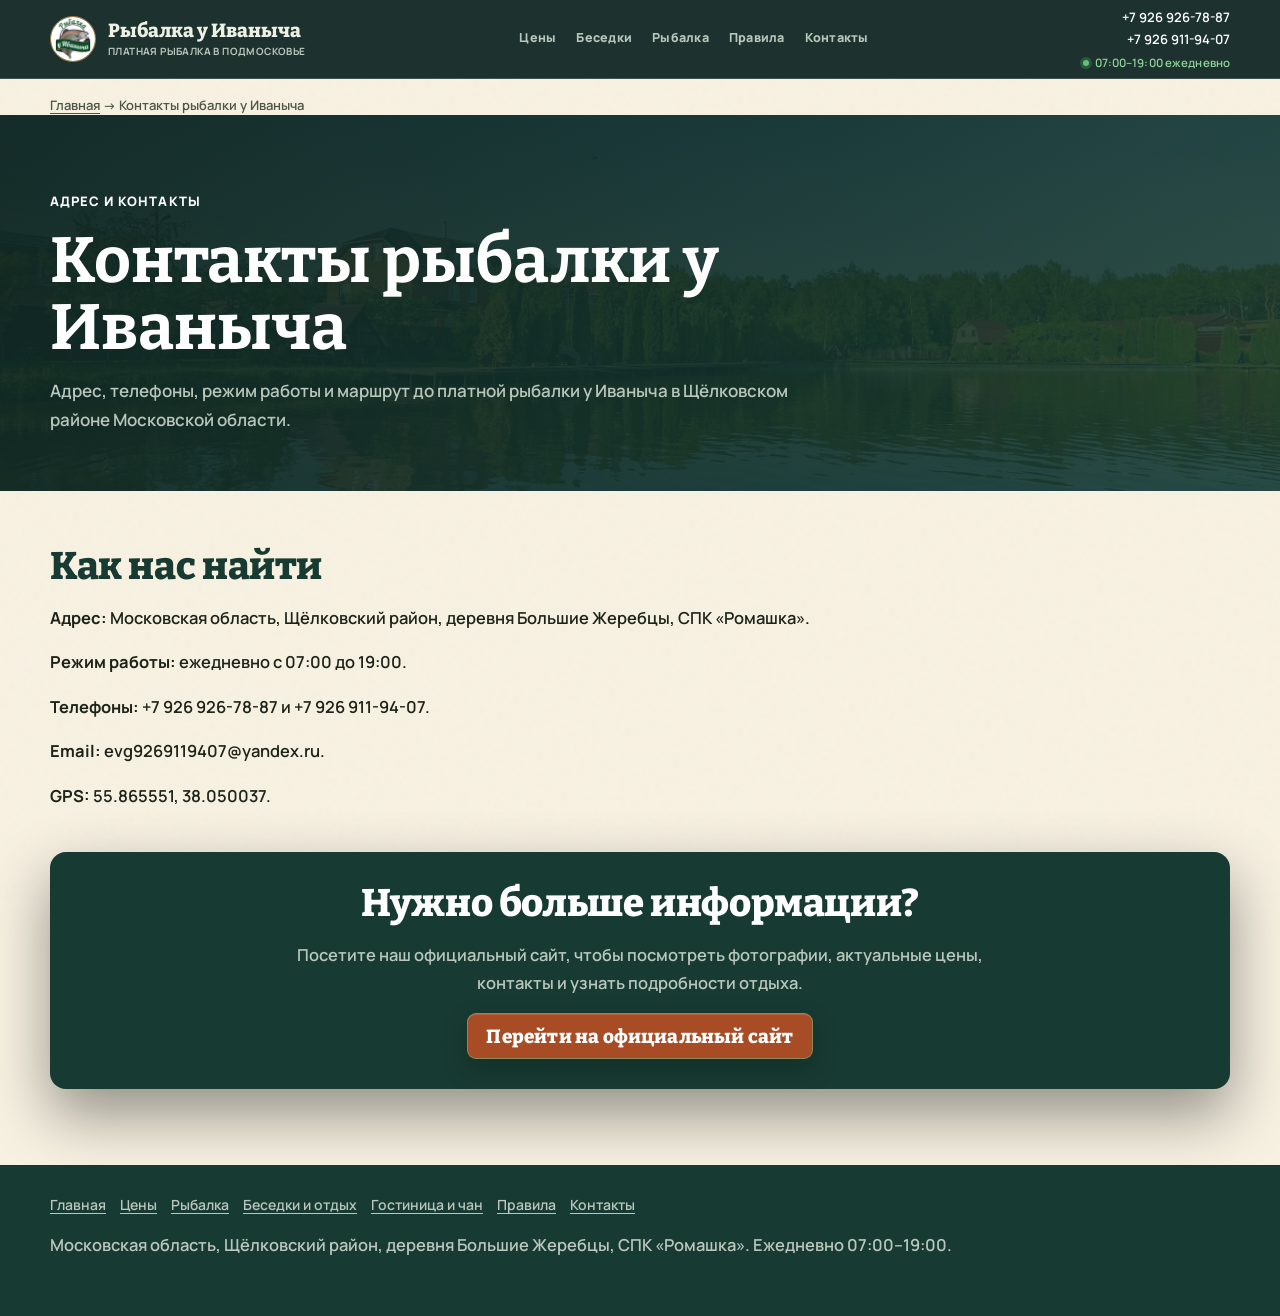
==== commit 7d25adb0: "Add files via upload" ====
--- a/contacts/index.html
+++ b/contacts/index.html
@@ -1 +1 @@
-<!doctype html><html lang="ru"><head><meta charset="utf-8"><meta name="viewport" content="width=device-width, initial-scale=1"><title>Контакты рыбалки у Иваныча — Рыбалка у Иваныча</title><meta name="robots" content="index,follow"><meta name="description" content="Адрес, телефоны, режим работы и маршрут до платной рыбалки у Иваныча в Щёлковском районе Московской области."><link rel="canonical" href="https://xn-----6kcacabm7cqk5a2a2cxd8bm.xn--p1ai/contacts/"><meta property="og:type" content="website"><meta property="og:title" content="Контакты и адрес рыбалки у Иваныча в Больших Жеребцах"><meta property="og:description" content="Адрес, телефоны, режим работы и маршрут до платной рыбалки у Иваныча в Щёлковском районе Московской области."><meta property="og:url" content="https://xn-----6kcacabm7cqk5a2a2cxd8bm.xn--p1ai/contacts/"><meta property="og:site_name" content="Рыбалка у Иваныча"><meta property="og:locale" content="ru_RU"><link rel="icon" href="../favicon/favicon.ico" sizes="any"><link rel="stylesheet" href="../css/styles.css?v=20261003"><link rel="stylesheet" href="../css/seo-pages.css?v=20261003"><script type="application/ld+json">{"@context":"https://schema.org","@graph":[{"@context":"https://schema.org","@type":["LocalBusiness","SportsActivityLocation"],"name":"Рыбалка у Иваныча","url":"https://xn-----6kcacabm7cqk5a2a2cxd8bm.xn--p1ai/","image":"https://xn-----6kcacabm7cqk5a2a2cxd8bm.xn--p1ai/images/backgrounds/pagebackground.webp","description":"Платная рыбалка у Иваныча в Щёлковском районе Московской области, деревня Большие Жеребцы. Рыбалка на карпа, карася, форель и осетра, беседки у воды, домики для проживания и банный чан.","address":{"@type":"PostalAddress","streetAddress":"СПК «Ромашка»","addressRegion":"Московская область","addressLocality":"Большие Жеребцы","addressCountry":"RU"},"telephone":["+7-926-926-78-87","+7-926-911-94-07"],"email":"evg9269119407@yandex.ru","geo":{"@type":"GeoCoordinates","latitude":55.865551,"longitude":38.050037},"openingHours":"Mo-Su 07:00-19:00","priceRange":"₽₽","areaServed":[{"@type":"AdministrativeArea","name":"Щёлковский район"},{"@type":"AdministrativeArea","name":"Московская область"}],"availableLanguage":"ru","openingHoursSpecification":[{"@type":"OpeningHoursSpecification","dayOfWeek":["Monday","Tuesday","Wednesday","Thursday","Friday","Saturday","Sunday"],"opens":"07:00","closes":"19:00"}],"hasMap":"https://yandex.ru/maps/-/CXQ~MGIT","knowsAbout":["платная рыбалка","рыбалка в Подмосковье","карп","карась","форель","осётр","беседки у воды","отдых на природе"],"@id":"https://xn-----6kcacabm7cqk5a2a2cxd8bm.xn--p1ai/#business"},{"@type":"WebSite","@id":"https://xn-----6kcacabm7cqk5a2a2cxd8bm.xn--p1ai/#website","url":"https://xn-----6kcacabm7cqk5a2a2cxd8bm.xn--p1ai/","name":"Рыбалка у Иваныча","inLanguage":"ru-RU","publisher":{"@id":"https://xn-----6kcacabm7cqk5a2a2cxd8bm.xn--p1ai/#business"}},{"@context":"https://schema.org","@type":"WebPage","@id":"https://xn-----6kcacabm7cqk5a2a2cxd8bm.xn--p1ai/contacts/#webpage","url":"https://xn-----6kcacabm7cqk5a2a2cxd8bm.xn--p1ai/contacts/","name":"Контакты и адрес рыбалки у Иваныча в Больших Жеребцах","description":"Адрес, телефоны, режим работы и маршрут до платной рыбалки у Иваныча в Щёлковском районе Московской области.","inLanguage":"ru-RU","isPartOf":{"@id":"https://xn-----6kcacabm7cqk5a2a2cxd8bm.xn--p1ai/#website"},"about":{"@id":"https://xn-----6kcacabm7cqk5a2a2cxd8bm.xn--p1ai/#business"}}]}</script></head><body class="seo-page"><div class="top"><header class="shell"><a class="brand" href="../" aria-label="Рыбалка у Иваныча — на главную"><span class="stamp-mark"><img src="../images/embedded/embedded-0.webp" width="180" height="180" alt="Рыбалка у Иваныча" decoding="async"></span><span class="brand-name">Рыбалка у Иваныча<small>Платная рыбалка в Подмосковье</small></span></a><nav id="nav-menu" aria-label="Основная навигация"><a href="../prices/">Цены</a><a href="../gazebos/">Беседки</a><a href="../fishing/">Рыбалка</a><a href="../rules/">Правила</a><a href="../contacts/">Контакты</a></nav><div class="contacts"><a href="tel:+79269267887">+7 926 926-78-87</a><br><a href="tel:+79269119407">+7 926 911-94-07</a><br><span class="online">07:00–19:00 ежедневно</span></div></header></div><div class="seo-breadcrumbs"><div class="shell"><a href="../">Главная</a> → Контакты рыбалки у Иваныча</div></div><main><section class="page-hero"><div class="shell"><span class="eyebrow">Адрес и контакты</span><h1>Контакты рыбалки у Иваныча</h1><p>Адрес, телефоны, режим работы и маршрут до платной рыбалки у Иваныча в Щёлковском районе Московской области.</p></div></section><section class="seo-content"><div class="shell"><h2>Как нас найти</h2><p><strong>Адрес:</strong> Московская область, Щёлковский район, деревня Большие Жеребцы, СПК «Ромашка».</p><p><strong>Режим работы:</strong> ежедневно с 07:00 до 19:00.</p><p><strong>Телефоны:</strong> <a href="tel:+79269267887">+7 926 926-78-87</a> и <a href="tel:+79269119407">+7 926 911-94-07</a>.</p><p><strong>Email:</strong> <a href="mailto:evg9269119407@yandex.ru">evg9269119407@yandex.ru</a>.</p><p><strong>GPS:</strong> 55.865551, 38.050037.</p><div class="seo-cta official-site-cta"><h2>Нужно больше информации?</h2><p>Посетите наш официальный сайт, чтобы посмотреть фотографии, актуальные цены, контакты и узнать подробности отдыха.</p><a class="btn btn--green" href="https://danya29745.github.io/Project777/">Перейти на официальный сайт</a></div></div></section></main><footer class="seo-footer"><div class="shell"><div class="seo-footer-links"><a href="../">Главная</a><a href="../prices/">Цены</a><a href="../fishing/">Рыбалка</a><a href="../gazebos/">Беседки и отдых</a><a href="../hotel/">Гостиница и чан</a><a href="../rules/">Правила</a><a href="../contacts/">Контакты</a></div><p>Московская область, Щёлковский район, деревня Большие Жеребцы, СПК «Ромашка». Ежедневно 07:00–19:00.</p></div></footer></body></html>+<!doctype html><html lang="ru"><head><meta charset="utf-8"><meta name="viewport" content="width=device-width, initial-scale=1"><title>Контакты рыбалки у Иваныча — Рыбалка у Иваныча</title><meta name="robots" content="index,follow"><meta name="description" content="Адрес, телефоны, режим работы и маршрут до платной рыбалки у Иваныча в Щёлковском районе Московской области."><link rel="canonical" href="https://xn-----6kcacabm7cqk5a2a2cxd8bm.xn--p1ai/contacts/"><meta property="og:type" content="website"><meta property="og:title" content="Контакты и адрес рыбалки у Иваныча в Больших Жеребцах"><meta property="og:description" content="Адрес, телефоны, режим работы и маршрут до платной рыбалки у Иваныча в Щёлковском районе Московской области."><meta property="og:url" content="https://xn-----6kcacabm7cqk5a2a2cxd8bm.xn--p1ai/contacts/"><meta property="og:site_name" content="Рыбалка у Иваныча"><meta property="og:image" content="https://xn-----6kcacabm7cqk5a2a2cxd8bm.xn--p1ai/images/backgrounds/pagebackground.webp"><meta property="og:locale" content="ru_RU"><link rel="icon" href="../favicon/favicon.ico" sizes="any"><link rel="icon" type="image/png" sizes="32x32" href="../favicon/favicon-32x32.png"><link rel="apple-touch-icon" sizes="180x180" href="../favicon/apple-touch-icon.png"><link rel="manifest" href="../favicon/site.webmanifest"><meta name="theme-color" content="#16302a"><link rel="stylesheet" href="../css/styles.css?v=20261010"><link rel="stylesheet" href="../css/seo-pages.css?v=20261010"><script type="application/ld+json">{"@context":"https://schema.org","@graph":[{"@context":"https://schema.org","@type":["LocalBusiness","SportsActivityLocation"],"name":"Рыбалка у Иваныча","url":"https://xn-----6kcacabm7cqk5a2a2cxd8bm.xn--p1ai/","image":"https://xn-----6kcacabm7cqk5a2a2cxd8bm.xn--p1ai/images/backgrounds/pagebackground.webp","description":"Платная рыбалка у Иваныча в Щёлковском районе Московской области, деревня Большие Жеребцы. Рыбалка на карпа, карася, форель и осетра, беседки у воды, домики для проживания и банный чан.","address":{"@type":"PostalAddress","streetAddress":"СПК «Ромашка»","addressRegion":"Московская область","addressLocality":"Большие Жеребцы","addressCountry":"RU"},"telephone":["+7-926-926-78-87","+7-926-911-94-07"],"email":"evg9269119407@yandex.ru","geo":{"@type":"GeoCoordinates","latitude":55.865551,"longitude":38.050037},"openingHours":"Mo-Su 07:00-19:00","priceRange":"₽₽","areaServed":[{"@type":"AdministrativeArea","name":"Щёлковский район"},{"@type":"AdministrativeArea","name":"Московская область"}],"availableLanguage":"ru","openingHoursSpecification":[{"@type":"OpeningHoursSpecification","dayOfWeek":["Monday","Tuesday","Wednesday","Thursday","Friday","Saturday","Sunday"],"opens":"07:00","closes":"19:00"}],"hasMap":"https://yandex.ru/maps/-/CXQ~MGIT","knowsAbout":["платная рыбалка","рыбалка в Подмосковье","карп","карась","форель","осётр","беседки у воды","отдых на природе"],"@id":"https://xn-----6kcacabm7cqk5a2a2cxd8bm.xn--p1ai/#business"},{"@type":"WebSite","@id":"https://xn-----6kcacabm7cqk5a2a2cxd8bm.xn--p1ai/#website","url":"https://xn-----6kcacabm7cqk5a2a2cxd8bm.xn--p1ai/","name":"Рыбалка у Иваныча","inLanguage":"ru-RU","publisher":{"@id":"https://xn-----6kcacabm7cqk5a2a2cxd8bm.xn--p1ai/#business"}},{"@context":"https://schema.org","@type":"WebPage","@id":"https://xn-----6kcacabm7cqk5a2a2cxd8bm.xn--p1ai/contacts/#webpage","url":"https://xn-----6kcacabm7cqk5a2a2cxd8bm.xn--p1ai/contacts/","name":"Контакты и адрес рыбалки у Иваныча в Больших Жеребцах","description":"Адрес, телефоны, режим работы и маршрут до платной рыбалки у Иваныча в Щёлковском районе Московской области.","inLanguage":"ru-RU","isPartOf":{"@id":"https://xn-----6kcacabm7cqk5a2a2cxd8bm.xn--p1ai/#website"},"about":{"@id":"https://xn-----6kcacabm7cqk5a2a2cxd8bm.xn--p1ai/#business"}}]}</script></head><body class="seo-page"><div class="top"><header class="shell"><a class="brand" href="../" aria-label="Рыбалка у Иваныча — на главную"><span class="stamp-mark"><img src="../images/embedded/embedded-0.webp" width="180" height="180" alt="Рыбалка у Иваныча" decoding="async"></span><span class="brand-name">Рыбалка у Иваныча<small>Платная рыбалка в Подмосковье</small></span></a><nav id="nav-menu" aria-label="Основная навигация"><a href="../prices/">Цены</a><a href="../gazebos/">Беседки</a><a href="../fishing/">Рыбалка</a><a href="../rules/">Правила</a><a href="../contacts/">Контакты</a></nav><div class="contacts"><a href="tel:+79269267887">+7 926 926-78-87</a><br><a href="tel:+79269119407">+7 926 911-94-07</a><br><span class="online">07:00–19:00 ежедневно</span></div></header></div><div class="seo-breadcrumbs"><div class="shell"><a href="../">Главная</a> → Контакты рыбалки у Иваныча</div></div><main><section class="page-hero"><div class="shell"><span class="eyebrow">Адрес и контакты</span><h1>Контакты рыбалки у Иваныча</h1><p>Адрес, телефоны, режим работы и маршрут до платной рыбалки у Иваныча в Щёлковском районе Московской области.</p></div></section><section class="seo-content"><div class="shell"><h2>Как нас найти</h2><p><strong>Адрес:</strong> Московская область, Щёлковский район, деревня Большие Жеребцы, СПК «Ромашка».</p><p><strong>Режим работы:</strong> ежедневно с 07:00 до 19:00.</p><p><strong>Телефоны:</strong> <a href="tel:+79269267887">+7 926 926-78-87</a> и <a href="tel:+79269119407">+7 926 911-94-07</a>.</p><p><strong>Email:</strong> <a href="mailto:evg9269119407@yandex.ru">evg9269119407@yandex.ru</a>.</p><p><strong>GPS:</strong> 55.865551, 38.050037.</p><div class="seo-cta official-site-cta"><h2>Нужно больше информации?</h2><p>Посетите наш официальный сайт, чтобы посмотреть фотографии, актуальные цены, контакты и узнать подробности отдыха.</p><a class="btn btn--green" href="https://danya29745.github.io/Project777/">Перейти на официальный сайт</a></div></div></section></main><footer class="seo-footer"><div class="shell"><div class="seo-footer-links"><a href="../">Главная</a><a href="../prices/">Цены</a><a href="../fishing/">Рыбалка</a><a href="../gazebos/">Беседки и отдых</a><a href="../hotel/">Гостиница и чан</a><a href="../rules/">Правила</a><a href="../contacts/">Контакты</a></div><p>Московская область, Щёлковский район, деревня Большие Жеребцы, СПК «Ромашка». Ежедневно 07:00–19:00.</p></div></footer></body></html>
--- a/css/styles.css
+++ b/css/styles.css
@@ -605,13 +605,12 @@
   font-size:17px;
   font-weight:900;
 }
-.accom-features span::first-letter{color:transparent;}
-.accom-price-grid{display:grid;grid-template-columns:1fr 1fr;gap:10px;margin-top:auto;padding-top:10px;margin-bottom:0;}
+.accom-price-grid{display:grid;grid-template-columns:1fr 1fr;gap:10px;margin-top:0;padding-top:0;margin-bottom:auto;}
 .accom-price-box{padding:14px 16px;border-radius:13px;background:color-mix(in srgb,var(--p-river) 6%,transparent);border:1px solid var(--border);display:flex;flex-direction:column;gap:5px;min-width:0;}
 .accom-price-box small,.accom-price-single small{font:700 10px var(--font-body);letter-spacing:.09em;text-transform:uppercase;color:var(--fg-soft);}
 .accom-price-box strong{font:900 clamp(24px,2.6vw,32px) var(--font-display);color:var(--accent);white-space:nowrap;line-height:1;letter-spacing:-.01em;}
 .accom-price-box strong .rub{font-family:inherit;font-size:.72em;font-weight:inherit;line-height:1;color:currentColor;margin-left:.06em;}
-.accom-price-single{padding:14px 16px;border-radius:13px;background:color-mix(in srgb,var(--p-river) 6%,transparent);border:1px solid var(--border);display:flex;flex-direction:column;align-items:flex-start;gap:6px;margin-top:auto;padding-top:14px;}
+.accom-price-single{padding:14px 16px;border-radius:13px;background:color-mix(in srgb,var(--p-river) 6%,transparent);border:1px solid var(--border);display:flex;flex-direction:column;align-items:flex-start;gap:6px;margin-top:0;margin-bottom:auto;padding-top:14px;}
 .accom-price-single strong{font:900 clamp(26px,2.8vw,36px) var(--font-display);color:var(--accent);line-height:1;letter-spacing:-.02em;white-space:nowrap;}
 .accom-price-single strong .rub{font-family:inherit;font-size:.72em;font-weight:inherit;line-height:1;color:currentColor;margin-left:.06em;}
 .accom-price-single small{flex:none;}
@@ -667,11 +666,11 @@
   .accom-body{padding:14px 14px 12px;min-height:auto;display:flex;flex-direction:column;}
   .accom-body h3{font-size:clamp(18px,5vw,24px);margin-bottom:6px;}
   .accom-body p{font-size:13px;margin-bottom:10px;}
-  .accom-price-grid{gap:8px;padding-top:8px;}
+  .accom-price-grid{gap:8px;padding-top:0;}
   .accom-price-box{padding:11px 12px;border-radius:12px;gap:4px;}
   .accom-price-box small,.accom-price-single small{font-size:9px;letter-spacing:.07em;}
   .accom-price-box strong{font-size:clamp(22px,6vw,28px);}
-  .accom-price-single{padding:11px 12px;margin-top:auto;border-radius:12px;gap:5px;}
+  .accom-price-single{padding:11px 12px;margin-top:0;margin-bottom:auto;border-radius:12px;gap:5px;}
   .accom-price-single strong{font-size:clamp(24px,6vw,30px);}
   .accom-gallery-name{font-size:10px;}
   .accom-features{grid-template-columns:1fr;margin-top:4px;margin-bottom:2px;padding:7px 9px;}
@@ -776,15 +775,17 @@
 .fish-card__front > div[style*="flex:1"]{min-height:0;}
 
 /* Keep the single-price frame aligned with the price area of the neighbouring gazebo cards. */
-.accom-price-single{width:100%;box-sizing:border-box;min-height:78px;margin-top:auto;}
+.accom-price-single{width:100%;box-sizing:border-box;min-height:78px;margin-top:0;margin-bottom:auto;}
 .accom-price-single strong{display:block;}
 .accom-price-single + .accom-gallery-name{min-height:18px;display:flex;align-items:center;}
 /* VIP: растягиваем тело карточки по высоте соседней беседки,
    чтобы цена и кнопка ушли заметно ниже, к самому низу карточки. */
-.accom-card--vip{display:flex;flex-direction:column;}
-.accom-card--vip .accom-body{flex:1;padding-bottom:10px;display:flex;flex-direction:column;}
+/* все карточки растягиваются по высоте ряда: цена сверху, кнопки прижаты к низу */
+.accom-card{display:flex;flex-direction:column;}
+.accom-card > .accom-media{flex:none;}
+.accom-card .accom-body{flex:1;display:flex;flex-direction:column;}
 @media(max-width:760px){
-  .accom-price-single{min-height:70px;padding:12px 12px;margin-top:auto;}
+  .accom-price-single{min-height:70px;padding:12px 12px;margin-top:0;margin-bottom:auto;}
   .accom-card--vip .accom-included{margin-bottom:auto;padding-left:12px;}
   .accom-card--vip .accom-body{padding:14px 14px 12px;}
 }
@@ -796,46 +797,46 @@
 .accom-badge span{font-size:9px;font-weight:800;letter-spacing:.1em;text-transform:uppercase;opacity:.85;}
 @media (max-width:760px){.accom-badge{left:10px;bottom:10px;min-width:54px;padding:6px 11px 7px;}.accom-badge b{font-size:26px;}}
 
-/* Доплата за дополнительного гостя — блок для карточки беседки */
-
-/* Компактный блок доплаты за дополнительного гостя */
-.pavilion-extra-guest{
+/* Доплата за гостей сверх 15 — строка-условие внутри блока цены «Большой беседки» */
+.pavilion-extra-guest,
+.accom-price-note{
+  display:block;
   width:100%;
-  max-width:100%;
-  margin-top:12px;
-  margin-bottom:0;
-  padding:12px 14px;
-  border:1px solid var(--border);
-  border-radius:13px;
-  background:color-mix(in srgb,var(--p-river) 5%,transparent);
-  box-sizing:border-box;
-  display:flex;
-  align-items:center;
-  justify-content:space-between;
-  gap:12px;
+  margin:0;
+  padding:0;
+  border:0;
+  background:none;
+  font:600 15px/1.45 var(--font-display);
+  color:var(--fg);
+  text-wrap:balance;
+}
+.accom-price-single .pavilion-extra-guest,
+.accom-price-single .accom-price-note{
+  margin-top:4px;
+  padding-top:10px;
+  border-top:1px dashed color-mix(in srgb,var(--p-ink) 28%,transparent);
 }
 .pavilion-extra-guest__price{
-  font-family:var(--font-display);
-  font-size:15px;
-  font-weight:800;
-  line-height:1.3;
+  font-weight:900;
   color:var(--accent);
   white-space:nowrap;
 }
-
-
-
-
-
-/* VIP: выравнивание с соседней карточкой - только на десктопе (на телефоне сдвиги наезжали на цену) */
-@media (min-width:761px){
-  .accom-card--vip .accom-price-single,
-  .accom-card--vip .accom-actions{transform:translateY(-12px);}
-  .accom-card--vip .accom-included{transform:translateY(7px);}
-}
+.pavilion-extra-guest__price .rub-symbol{font-weight:700;}
+.mb .pavilion-extra-guest{margin-top:2px;font-size:13.5px;}
+.mb .pavilion-extra-guest__price{color:#16302a}
+.mb[data-v="3"] .pavilion-extra-guest{color:#f4eddf}
+.mb[data-v="3"] .pavilion-extra-guest__price{color:#f0cf83}
+@media (max-width:600px){
+  .pavilion-extra-guest,
+  .accom-price-note{font-size:14px;}
+  .accom-price-single .pavilion-extra-guest,
+  .accom-price-single .accom-price-note{padding-top:8px;}
+}
+
+
 @media (max-width:760px){
   .accom-card--vip .accom-included{margin-bottom:14px;}
-  .accom-card--vip .accom-price-single{margin-top:auto;}
+  .accom-card--vip .accom-price-single{margin-top:0;}
 }
 
 
@@ -932,19 +933,39 @@
 @media(prefers-reduced-motion:reduce){.mb-back svg{animation:none}}
 
 /* ===== Цены: два столбца ===== */
+.extras{display:grid;grid-template-columns:repeat(3,minmax(0,1fr));background:color-mix(in srgb,var(--bg) 82%,transparent);backdrop-filter:blur(8px);-webkit-backdrop-filter:blur(8px);border:1px solid var(--border);border-radius:16px;box-shadow:var(--shadow-rest)}
+.xg{padding:22px 28px 12px}
+.xg+.xg{border-left:1px solid var(--border)}
+.xg h4{margin:0 0 12px;text-align:center;font:800 19px/1.25 var(--font-display);color:var(--brand)}
+.xl{list-style:none;margin:0;padding:0}
+.xr{display:grid;grid-template-columns:92px minmax(0,12.5em);justify-content:center;column-gap:16px;align-items:baseline;padding:12px 0;border-top:1px solid var(--border)}
+.xp{text-align:right;font:900 22px/1 var(--font-display);letter-spacing:-.01em;color:var(--brand);white-space:nowrap}
+.xp .rub-symbol{font:700 .7em/1 var(--font-body);margin-left:.06em}
+.xn{font-size:15.5px;font-weight:700;line-height:1.3;color:var(--fg)}
+.xn small{display:block;margin-top:3px;font-size:12px;font-weight:600;line-height:1.4;color:var(--fg-soft)}
+@media(max-width:860px){.extras{grid-template-columns:1fr 1fr}.xg{padding:18px 22px 8px}.xg:first-child{grid-row:span 2}.xg:nth-child(3){border-top:1px solid var(--border)}}
+@media(max-width:560px){.extras{grid-template-columns:1fr}.xg:first-child{grid-row:auto}.xg+.xg{border-left:0;border-top:1px solid var(--border)}}
+@media(max-width:420px){.xg{padding:16px 16px 6px}.xr{grid-template-columns:84px minmax(0,1fr);column-gap:14px}.xp{font-size:21px}}
+.pv-link{display:inline-block;margin-top:24px;padding:13px 20px;border-radius:12px;border:1.5px dashed color-mix(in srgb,var(--brand) 45%,transparent);color:var(--brand);font-weight:800;font-size:13.5px;text-decoration:none;background:color-mix(in srgb,var(--bg) 60%,transparent)}
+/* ===== Цены: рыбалка + дополнительно (палитра: зелёный + латунь, без рыжего) ===== */
+.pv1{margin-top:26px}
 .pv-h{font:800 22px var(--font-display);color:var(--brand);margin:0 0 14px}
-.pv1{display:grid;grid-template-columns:1fr 1fr;gap:28px;margin-top:26px;align-items:start}
-.pv-col{display:grid;gap:14px}.pv-col .stub{padding:20px 24px 18px}.pv-col .stub .s-price{margin:8px 0 4px;font-size:clamp(26px,3.4vw,36px)}
-.ledger{background:color-mix(in srgb,var(--bg) 82%,transparent);backdrop-filter:blur(8px);border:1px solid var(--border);border-radius:16px;padding:12px 22px 16px}
-.ledger h4{font:800 11px var(--font-body);letter-spacing:.12em;text-transform:uppercase;color:var(--accent);margin:14px 0 4px;padding-bottom:6px;border-bottom:1px solid var(--border)}
-.ledger h4:first-child{margin-top:6px}
-.lr{display:flex;align-items:flex-start;justify-content:space-between;gap:18px;margin:0;padding:8px 0;font-size:15px;font-weight:700;color:var(--fg)}
-.lr span{min-width:0;max-width:calc(100% - 88px);line-height:1.35}.lr small{display:block;font-size:11.5px;font-weight:600;line-height:1.45;color:var(--fg-soft);margin-top:3px}
-.lr b{flex:none;display:inline-flex;align-items:baseline;gap:1px;padding:5px 9px;border-radius:999px;background:color-mix(in srgb,var(--brand) 9%,transparent);color:var(--brand);font:900 15px/1 var(--font-display);white-space:nowrap;letter-spacing:-.01em}
-.lr b .rub-symbol{font-size:.8em;}.lr b em{font:700 10px var(--font-body);color:var(--fg-soft);font-style:normal;margin-left:1px}
+.pv-h+.pv-fish{margin-bottom:34px}
+.pv-fish{display:grid;grid-template-columns:1fr 1fr;gap:20px;align-items:stretch}
+#price .stub .s-price{color:var(--brand)}
+#price .stub.featured .s-price{color:var(--brass-light,var(--brass))}
+#price .stub:hover{border-color:color-mix(in srgb,var(--brass) 55%,var(--border))}
 .pv-link{display:inline-block;margin-top:24px;padding:13px 20px;border-radius:12px;border:1.5px dashed color-mix(in srgb,var(--brand) 45%,transparent);color:var(--brand);font-weight:800;font-size:13.5px;text-decoration:none;background:color-mix(in srgb,var(--bg) 60%,transparent)}
-.pv-h{order:-2}
-@media(max-width:860px){.pv1{grid-template-columns:1fr}.lr{font-size:14px;gap:12px;padding:7px 0}.lr span{max-width:calc(100% - 82px)}.lr b{font-size:14px;padding:5px 8px}.lr small{font-size:11px}.pv-link{display:block}}
+@media(max-width:860px){.pv-fish{grid-template-columns:1fr}#price .stub.featured{order:0}.pv-link{display:block}}
+/* парные тарифы: две колонки внутри одной карточки */
+.stub--pair{display:grid;grid-template-columns:1fr 1fr;gap:0;padding:0!important}
+.stub--pair .stub-half{padding:20px 24px 18px;display:flex;flex-direction:column}
+.stub--pair .stub-half+.stub-half{border-left:1px solid var(--border)}
+.stub--pair.featured .stub-half+.stub-half{border-left-color:rgba(255,255,255,.18)}
+.stub--pair .s-time{margin-top:4px;font-family:var(--font-mono);font-size:12px;font-weight:700;color:var(--fg-soft);letter-spacing:.03em}
+.stub--pair.featured .s-time{color:var(--fg-on-cover-soft)}
+.stub--pair .s-price{margin:10px 0 8px;font-size:clamp(24px,3vw,34px)}
+@media(max-width:520px){.stub--pair .stub-half{padding:16px 14px 14px}.stub--pair .s-price{font-size:clamp(22px,7vw,28px)}.stub--pair .s-note{font-size:12.5px}}
 .mb-back.is-up svg{transform:rotate(180deg);animation:mbBackNudgeUp 1.8s ease-in-out infinite}
 @keyframes mbBackNudgeUp{0%,100%{transform:rotate(180deg) translateY(-2px)}50%{transform:rotate(180deg) translateY(3px)}}
 
@@ -1202,7 +1223,7 @@
   .section--alt::before{backdrop-filter:none;-webkit-backdrop-filter:none;background:color-mix(in srgb,var(--bg-alt) 88%,transparent);}
   .section:not(#price)::after{display:none;}
   /* cards, badges, buttons, overlays: no blur (their own backgrounds stay) */
-  .btn--about,.btn--green,.ql-card,.stub,.stay-nav,.stay-counter,.tip-card,.rule,.contact-side,.rule-card,.ledger,.booking-card,
+  .btn--about,.btn--green,.ql-card,.stub,.stay-nav,.stay-counter,.tip-card,.rule,.contact-side,.rule-card,.extras,.booking-card,
   .reviews-widget,.accom-count,.accom-badge,.gallery-nav,.mb-back,.fish-card__hint,.lightbox,.about-modal{
     backdrop-filter:none;-webkit-backdrop-filter:none;
   }
@@ -1272,7 +1293,7 @@
 .booking-summary{padding:20px;border:1px solid rgba(58,73,55,.16);border-radius:20px;background:linear-gradient(145deg,#fffdf7,#f1f4ed);box-shadow:0 12px 32px rgba(31,42,30,.08)}
 .booking-summary__top{display:flex;align-items:center;justify-content:space-between;gap:10px;margin-bottom:8px}
 .booking-summary__eyebrow{font:800 10px var(--font-body);letter-spacing:.12em;text-transform:uppercase;color:var(--fg-soft)}
-.booking-summary__status{padding:5px 8px;border-radius:999px;background:rgba(47,125,84,.09);font:800 9px var(--font-body);color:var(--green-dark);white-space:nowrap}
+.booking-summary__status{padding:6px 12px;border-radius:999px;background:rgba(47,125,84,.14);font:800 13px var(--font-body);color:var(--green-dark);white-space:nowrap}
 .booking-summary h3{margin:0 0 15px;font:900 24px/1.15 var(--font-display);color:var(--fg)}
 .booking-summary ul{display:flex;flex-direction:column;gap:9px;list-style:none;margin:0;padding:0}
 .booking-summary li{display:flex;align-items:flex-start;justify-content:space-between;gap:12px;padding-bottom:9px;border-bottom:1px solid rgba(58,73,55,.10);font:600 12px/1.35 var(--font-body);color:var(--fg)}
@@ -1374,8 +1395,6 @@
   .accom-included__title{font-size:10px;margin-bottom:8px;}
   .accom-included__list{gap:6px 14px;}
   .accom-included__list li{font-size:13px;}
-  .pavilion-extra-guest{padding:12px 13px;}
-  .pavilion-extra-guest__price{font-size:16px;}
 }
 
 
@@ -1488,39 +1507,6 @@
 .accom-included__title {
   color: #000 !important;
 }
-
-/* Keep the guest surcharge visually strong, but proportional to the site */
-.pavilion-extra-guest {
-  display: flex;
-  align-items: baseline;
-  gap: 8px;
-  flex-wrap: wrap;
-}
-
-.pavilion-extra-guest__price {
-  font-family: var(--font-display, 'Bitter', Georgia, serif) !important;
-  font-weight: 700 !important;
-  letter-spacing: -0.015em;
-  line-height: 1.15;
-}
-
-.pavilion-extra-guest__price {
-  font-size: 18px;
-  color: var(--accent, #1f7a4d);
-}
-
-
-@media (max-width: 640px) {
-  .pavilion-extra-guest {
-    gap: 6px 8px;
-  }
-
-  .pavilion-extra-guest__price {
-    font-size: 16px;
-    line-height: 1.2;
-  }
-}
-
 
 /* Final visual refinement */
 .accom-included__title {
@@ -1893,38 +1879,140 @@
 
 /* ---------- Исправление цен в блоке «Дополнительно» ----------
    Символ ₽ и суффикс /шт. не должны накладываться друг на друга. */
-.ledger .lr b{
-  display:inline-flex;
-  align-items:baseline;
-  justify-content:center;
-  flex:0 0 auto;
-  gap:4px;
-  box-sizing:border-box;
-  min-width:max-content;
-  white-space:nowrap;
-  letter-spacing:0;
-}
-
-.ledger .lr b .rub-symbol{
-  display:inline-block;
-  flex:0 0 auto;
-  width:auto;
-  min-width:.8em;
-  white-space:nowrap;
-  line-height:1;
-}
-
-.ledger .lr b em{
-  display:inline-block;
-  flex:0 0 auto;
-  margin-left:0;
-  white-space:nowrap;
-  line-height:1;
-  letter-spacing:0;
-}
+
+
 
 @media(max-width:860px){
-  .ledger .lr b{
-    gap:3px;
-  }
-}
+}
+
+/* Мобильные цены гостиницы и банного чана: приводим к размеру и пропорциям блока беседок */
+@media (max-width:760px){
+  .stay-info .stay-price{padding:10px 12px;gap:4px;}
+  .stay-info .stay-price small{font:700 clamp(10px,2.9vw,12px)/1.2 var(--font-display, 'Bitter', Georgia, serif);letter-spacing:-0.015em;text-transform:none;white-space:nowrap;}
+  .stay-info .stay-price strong{font-size:clamp(22px,6vw,26px);}
+  .stay-price-single{padding:14px 16px;gap:8px;flex-direction:column;align-items:flex-start;}
+  .stay-price-single strong{font-size:clamp(24px,6vw,30px);}
+  .stay-price-single > span{font:700 14px/1.2 var(--font-display, 'Bitter', Georgia, serif);letter-spacing:-0.015em;text-transform:none;color:var(--fg-soft) !important;}
+  .stay-info-note{font-size:16px;}
+}
+
+/* Бронь: прокрутка к следующему шагу и уведомления, видимые на телефоне */
+.bk-step{scroll-margin-top:90px;}
+.bk-toast{top:14px;bottom:auto;transform:translate(-50%,-12px);}
+.bk-toast.is-visible{transform:translate(-50%,0);}
+@media (max-width:700px){.bk-toast{top:12px;bottom:auto;font-size:13px;padding:13px 15px;}}
+
+/* Календарь даты брони: одинаковый на ПК и телефоне */
+.bk-datefield{position:relative;}
+.bf-date-native{position:absolute;opacity:0;width:1px;height:1px;pointer-events:none;}
+.bf-date-btn{width:100%;min-height:52px;padding:12px 14px;border:1.5px solid var(--border);border-radius:10px;background:rgba(255,255,255,.7);display:flex;align-items:center;justify-content:space-between;gap:10px;font:800 16px var(--font-body);color:var(--fg-soft);cursor:pointer;text-align:left;box-sizing:border-box;}
+.bf-date-btn.has-value{color:var(--fg);}
+.bf-date-ico{width:20px;height:20px;flex:none;color:var(--accent,#2e7d5b);}
+.bf-cal{position:absolute;top:calc(100% + 6px);left:0;right:0;z-index:70;padding:12px;border-radius:14px;background:#fbf8ef;border:1px solid var(--border);box-shadow:0 16px 40px rgba(0,0,0,.25);}
+.bf-cal[hidden]{display:none;}
+.bf-cal__head{display:flex;align-items:center;justify-content:space-between;margin-bottom:8px;font:900 16px var(--font-display);color:#1b2a24;}
+.bf-cal__nav{width:36px;height:36px;border:0;border-radius:10px;background:rgba(0,0,0,.06);font-size:20px;cursor:pointer;color:#1b2a24;}
+.bf-cal__nav:disabled{opacity:.3;cursor:default;}
+.bf-cal__grid{display:grid;grid-template-columns:repeat(7,1fr);gap:4px;text-align:center;}
+.bf-cal__wd{font:800 11px var(--font-body);color:#5f6b66;padding:4px 0;}
+.bf-cal__day{height:38px;border:0;border-radius:10px;background:transparent;font:800 15px var(--font-body);color:#1b2a24;cursor:pointer;}
+.bf-cal__day.is-we{color:#a84c26;}
+.bf-cal__day:hover:not(:disabled){background:rgba(0,0,0,.06);}
+.bf-cal__day:disabled{opacity:.3;cursor:default;}
+.bf-cal__day.is-sel{background:var(--accent,#2e7d5b);color:#fff;}
+.bf-cal__legend{display:flex;gap:12px;flex-wrap:wrap;margin-top:10px;font:600 12px var(--font-body);color:#5f6b66;}
+.bf-cal__legend i{display:inline-block;width:10px;height:10px;border-radius:3px;margin-right:5px;vertical-align:middle;}
+.lg-wd{background:rgba(0,0,0,.25);}
+.lg-we{background:#a84c26;}
+
+/* Кнопка открытия анкеты брони и пульсация следующего шага */
+@keyframes bkStepPulse{0%,100%{box-shadow:0 0 0 0 rgba(46,125,91,0);}50%{box-shadow:0 0 0 8px rgba(46,125,91,.28);}}
+.bk-step--pulse{animation:bkStepPulse 1s ease-in-out 3;border-radius:14px;}
+.bk-step--pulse legend .bk-num{box-shadow:0 0 0 4px rgba(46,125,91,.35);}
+
+/* ---------- «Дополнительно»: три карточки с цветными шапками ---------- */
+.extras{background:none;backdrop-filter:none;-webkit-backdrop-filter:none;border:0;box-shadow:none;border-radius:0;grid-template-columns:repeat(auto-fit,minmax(270px,1fr));gap:18px;align-items:start}
+.extras .xg{--xc:var(--p-river);--xt:color-mix(in srgb,var(--xc) 9%,transparent);padding:0;border:1px solid color-mix(in srgb,var(--xc) 30%,var(--border));border-radius:16px;overflow:hidden;background:color-mix(in srgb,var(--bg) 85%,transparent);backdrop-filter:blur(8px);-webkit-backdrop-filter:blur(8px);box-shadow:var(--shadow-rest);grid-row:auto;transition:.22s ease}
+.extras .xg:hover{transform:translateY(-3px);box-shadow:var(--shadow-card)}
+.extras .xg+.xg,.extras .xg:nth-child(3){border-left:1px solid color-mix(in srgb,var(--xc) 30%,var(--border));border-top:1px solid color-mix(in srgb,var(--xc) 30%,var(--border))}
+.extras .xg--gear{--xc:var(--p-river)}
+.extras .xg--catch{--xc:var(--p-rust)}
+.extras .xg--winter{--xc:#3b6a80}
+.extras .xg h4{display:flex;align-items:center;justify-content:center;gap:10px;margin:0;padding:15px 20px;text-align:center;font:800 18px/1.2 var(--font-display);color:#fff;background:linear-gradient(135deg,var(--xc),color-mix(in srgb,var(--xc) 70%,#000))}
+.extras .xl{padding:6px 0}
+.extras .xr{display:grid;grid-template-columns:minmax(0,1fr) auto;column-gap:14px;align-items:center;justify-content:stretch;padding:13px 20px;border-top:0}
+.extras .xr:nth-child(odd){background:var(--xt)}
+.extras .xn{grid-column:1;grid-row:1}
+.extras .xp{grid-column:2;grid-row:1;text-align:right;color:var(--xc);font-size:21px}
+.xg--catch .xp{color:var(--p-rust)}
+@media(max-width:560px){.extras{grid-template-columns:1fr;gap:14px}.extras .xr{grid-template-columns:minmax(0,1fr) auto;padding:12px 16px}.extras .xg h4{padding:13px 16px}}
+
+/* «Рыбалка»: карточки в том же стиле, что и «Дополнительно» */
+.extras .xg--day{--xc:var(--p-brass)}
+.extras .xg--night{--xc:var(--p-river-deep)}
+.extras .xg--day h4{background:linear-gradient(135deg,#a3823f,#7d6128)}
+.extras--fish{grid-template-columns:repeat(2,minmax(0,1fr));align-items:stretch}
+.extras--fish .xg{display:flex;flex-direction:column}
+.extras--fish .xl{flex:1}
+.extras--fish .xp{font-size:26px}
+.extras--fish .xg--day .xp{color:#7d6128}
+.extras--fish .xr{align-items:start}
+.extras--fish .xn small+small{margin-top:5px;font-size:13px}
+.extras--fish .xn small:first-of-type{font:700 12px var(--font-mono);letter-spacing:.03em}
+@media(max-width:700px){.extras--fish{grid-template-columns:1fr}}
+
+/* ---------- Карточки беседок: удобства и стоимость в стиле блока «Дополнительно» ---------- */
+.accom-grid .accom-card{--xc:var(--p-river)}
+
+/* удобства: подпись + плашки */
+.accom-grid .accom-features{display:flex;flex-wrap:wrap;gap:7px;margin:0 0 14px;padding:0;border:0;border-radius:0;background:none}
+.accom-grid .accom-features::before{content:'Что входит:';flex:0 0 100%;margin-bottom:2px;font:700 11.5px/1.2 var(--font-mono);letter-spacing:.07em;text-transform:uppercase;color:var(--fg-soft)}
+.accom-grid .accom-features span{padding:6px 12px;border:1px solid color-mix(in srgb,var(--xc) 35%,transparent);border-radius:6px;background:color-mix(in srgb,var(--xc) 8%,transparent);font:800 14px/1.3 var(--font-display);color:var(--fg)}
+.accom-grid .accom-features span::before{display:none}
+
+/* стоимость: шапка + строки, как в «Дополнительно» */
+.accom-grid .accom-price-grid,.accom-grid .accom-price-single{display:grid;grid-template-columns:minmax(0,1fr);gap:0;padding:0;min-height:0;overflow:hidden;border:1px solid color-mix(in srgb,var(--xc) 30%,var(--border));border-radius:14px;background:color-mix(in srgb,var(--bg) 85%,transparent)}
+.accom-grid .accom-price-box{flex-direction:row;align-items:center;justify-content:space-between;gap:12px;padding:12px 16px;border:0;border-radius:0;background:none}
+.accom-grid .accom-price-box:nth-child(odd){background:color-mix(in srgb,var(--xc) 9%,transparent)}
+.accom-grid .accom-price-box small,.accom-grid .accom-price-single small{font:700 14px/1.25 var(--font-body);letter-spacing:0;text-transform:none;color:var(--fg)}
+.accom-grid .accom-price-box strong,.accom-grid .accom-price-single strong{font:900 26px/1 var(--font-display);color:var(--xc);white-space:nowrap}
+.accom-grid .accom-price-single{grid-template-columns:minmax(0,1fr) auto;align-items:center}
+.accom-grid .accom-price-single small{padding:14px 0 14px 16px;background:none}
+.accom-grid .accom-price-single strong{padding:14px 16px 14px 0}
+.accom-grid .accom-price-single .pavilion-extra-guest,.accom-grid .accom-price-single .accom-price-note{grid-column:1/-1;margin:0;padding:11px 16px 12px;border-top:1px solid color-mix(in srgb,var(--xc) 22%,transparent);background:color-mix(in srgb,var(--xc) 9%,transparent);font:600 13.5px/1.45 var(--font-body);text-wrap:pretty}
+.accom-grid .pavilion-extra-guest__price{color:var(--xc)}
+.accom-grid .accom-body p{margin-bottom:14px}
+@media(max-width:760px){.accom-grid .accom-features span{font-size:13px;padding:5px 10px}.accom-grid .accom-price-box{padding:11px 14px}.accom-grid .accom-price-box strong,.accom-grid .accom-price-single strong{font-size:24px}.accom-grid .accom-price-single small{padding-left:14px}.accom-grid .accom-price-single strong{padding-right:14px}}
+.accom-grid .accom-features{margin-top:4px;margin-bottom:16px}
+.accom-grid .accom-price-grid,.accom-grid .accom-price-single{margin-bottom:auto}
+
+/* Блок стоимости: тёмный, как «featured»-карточки в «Ценах»; плашки удобств — тёплые */
+.accom-grid .accom-price-grid,.accom-grid .accom-price-single{background:var(--bg-cover);border-color:transparent;box-shadow:0 10px 24px rgba(15,38,34,.22)}
+.accom-grid .accom-price-box:nth-child(odd){background:none}
+.accom-grid .accom-price-box+.accom-price-box{border-top:1px solid rgba(255,255,255,.14)}
+.accom-grid .accom-price-box small,.accom-grid .accom-price-single small{color:var(--fg-on-cover)}
+.accom-grid .accom-price-box strong,.accom-grid .accom-price-single strong{color:var(--brass-light,var(--p-brass-light))}
+.accom-grid .accom-price-single .pavilion-extra-guest,.accom-grid .accom-price-single .accom-price-note{background:rgba(255,255,255,.07);border-top:1px solid rgba(255,255,255,.14);color:var(--fg-on-cover-soft)}
+.accom-grid .pavilion-extra-guest__price{color:var(--p-brass-light)}
+.accom-grid .accom-features span{border-color:color-mix(in srgb,var(--p-brass) 55%,transparent);background:color-mix(in srgb,var(--p-brass) 13%,transparent)}
+
+/* Карточки беседок: сплошная тёплая подложка вместо полупрозрачной (на размытом фоне она давала грязно-серый тон) */
+.accom-grid .accom-card{background:var(--bg);backdrop-filter:none;-webkit-backdrop-filter:none;border-color:color-mix(in srgb,var(--p-brass) 40%,var(--border))}
+.accom-grid .accom-body p{color:color-mix(in srgb,var(--fg) 78%,transparent)}
+.accom-grid .accom-features span{background:color-mix(in srgb,var(--p-brass) 12%,var(--bg))}
+
+/* ---------- 2026-10-03: исправления адаптива (планшет / телефон / ПК) ---------- */
+/* iOS/Android: не раздувать текст при повороте экрана */
+html{-webkit-text-size-adjust:100%;text-size-adjust:100%;}
+/* убирает задержку тапа и случайный зум по двойному тапу на кнопках и ссылках */
+a,button,summary,label,[role="button"],input,select,textarea{touch-action:manipulation;}
+
+/* Шапка на 681–900px: раньше блок с телефонами вылезал за правый край (страница скроллилась вбок).
+   Теперь логотип и телефоны — в первой строке, меню — во второй, на всю ширину. */
+@media (min-width:681px) and (max-width:900px){
+  header{flex-wrap:wrap;gap:0 16px;padding:8px 0 0;}
+  .brand{order:1;flex:1 1 auto;min-width:0;}
+  .contacts{order:2;flex:none;}
+  nav#nav-menu{order:3;flex:1 0 100%;width:100%;justify-content:space-between;gap:12px;margin-top:4px;border-top:1px solid var(--border-cover);}
+  nav#nav-menu a{padding:11px 0;}
+}
--- a/css/seo-pages.css
+++ b/css/seo-pages.css
@@ -36,5 +36,15 @@
 .seo-footer{padding:28px 0 42px;border-top:1px solid var(--border);}
 .seo-footer-links{display:flex;flex-wrap:wrap;gap:14px;font-size:14px;}
 .seo-footer-links a{text-decoration:underline;text-underline-offset:3px;}
-@media(max-width:900px){.seo-cards{grid-template-columns:1fr 1fr;}.seo-page .top nav#nav-menu{display:none;}}
+@media(max-width:900px){.seo-cards{grid-template-columns:1fr 1fr;}
+  .seo-page .top header{flex-wrap:wrap;gap:0 14px;}
+  .seo-page .top nav#nav-menu{display:flex;order:5;flex:1 0 100%;width:100%;max-height:none;margin:0;padding:0;overflow-x:auto;overflow-y:hidden;gap:20px;border:0;border-top:1px solid var(--border-cover);border-radius:0;background:transparent;backdrop-filter:none;-webkit-backdrop-filter:none;-webkit-overflow-scrolling:touch;scrollbar-width:none;}
+  .seo-page .top nav#nav-menu::-webkit-scrollbar{display:none;}
+  .seo-page .top nav#nav-menu a{flex:none;padding:12px 2px;border-bottom:0;}
+}
 @media(max-width:600px){.seo-page .shell{width:min(100% - 28px,1180px);}.seo-cards{grid-template-columns:1fr;}.seo-page .page-hero{padding:52px 0 42px;}.seo-content{padding:40px 0 58px;}.seo-table{font-size:14px;display:block;overflow-x:auto;}.seo-table th,.seo-table td{padding:11px 10px;}.seo-hero-actions,.seo-cta-actions{flex-direction:column;}.seo-hero-actions .btn,.seo-cta .btn{width:100%;}}
+
+/* Official site CTA */
+.official-site-cta { text-align: center; }
+.official-site-cta p { max-width: 760px; margin-left: auto; margin-right: auto; }
+.official-site-cta .btn { display: inline-flex; }
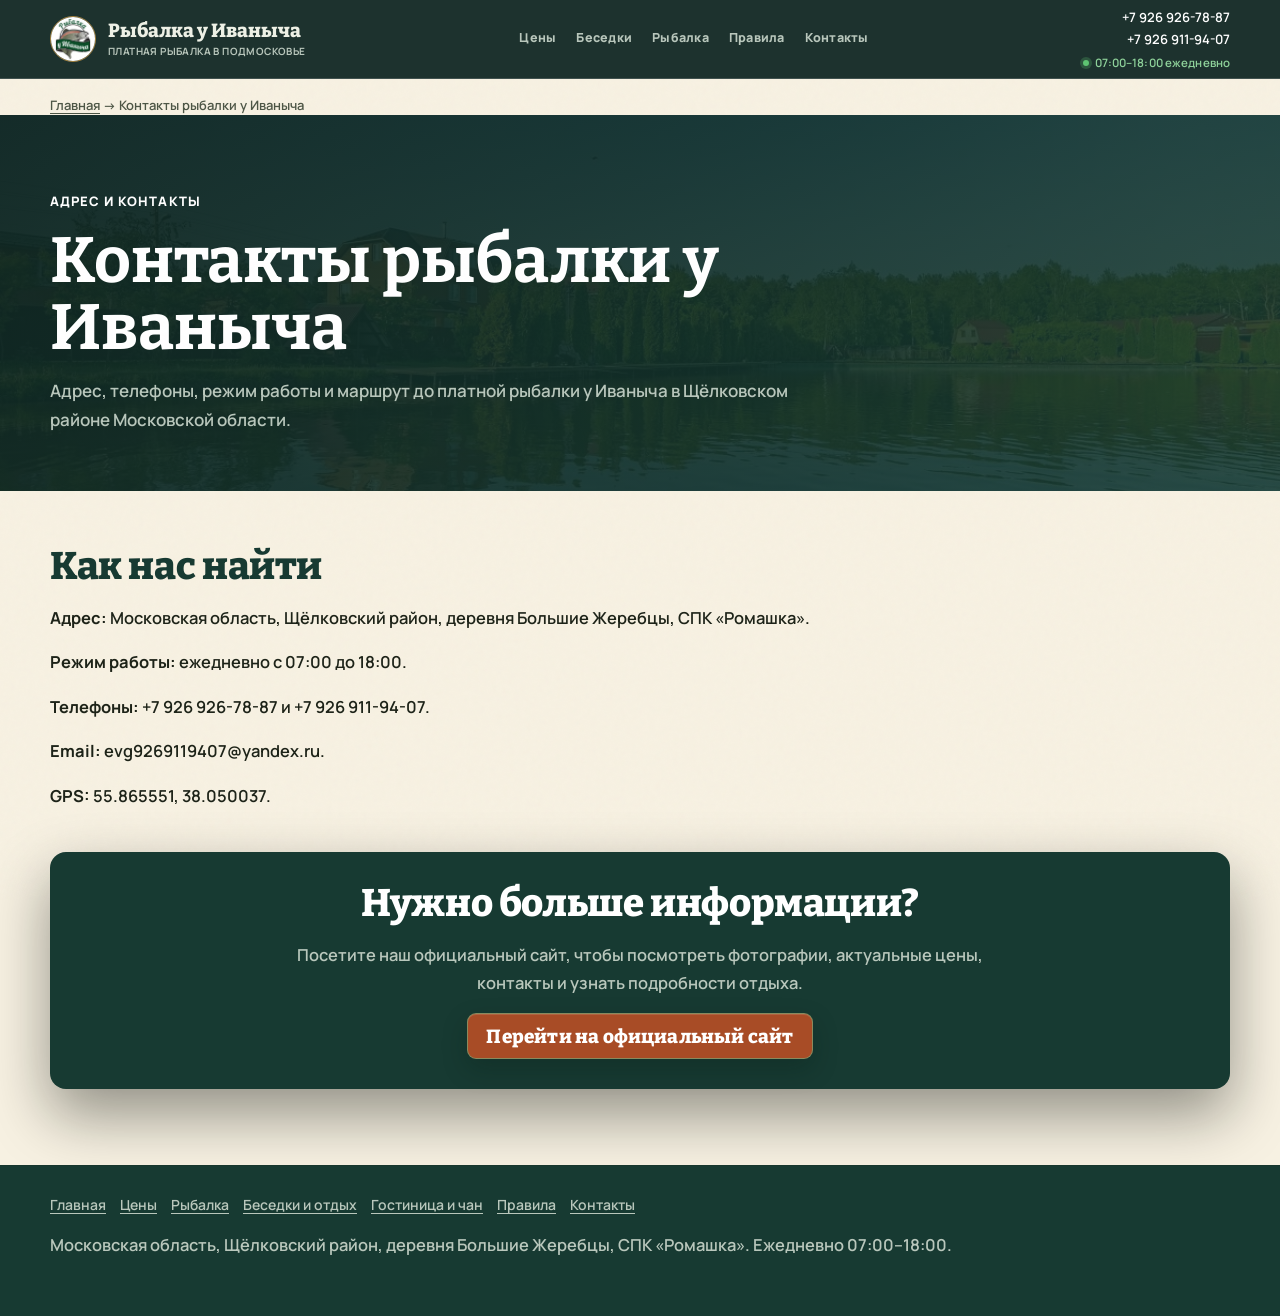
==== commit 70c2f041: "Add files via upload" ====
--- a/contacts/index.html
+++ b/contacts/index.html
@@ -1 +1 @@
-<!doctype html><html lang="ru"><head><meta charset="utf-8"><meta name="viewport" content="width=device-width, initial-scale=1"><title>Контакты рыбалки у Иваныча — Рыбалка у Иваныча</title><meta name="robots" content="index,follow"><meta name="description" content="Адрес, телефоны, режим работы и маршрут до платной рыбалки у Иваныча в Щёлковском районе Московской области."><link rel="canonical" href="https://xn-----6kcacabm7cqk5a2a2cxd8bm.xn--p1ai/contacts/"><meta property="og:type" content="website"><meta property="og:title" content="Контакты и адрес рыбалки у Иваныча в Больших Жеребцах"><meta property="og:description" content="Адрес, телефоны, режим работы и маршрут до платной рыбалки у Иваныча в Щёлковском районе Московской области."><meta property="og:url" content="https://xn-----6kcacabm7cqk5a2a2cxd8bm.xn--p1ai/contacts/"><meta property="og:site_name" content="Рыбалка у Иваныча"><meta property="og:image" content="https://xn-----6kcacabm7cqk5a2a2cxd8bm.xn--p1ai/images/backgrounds/pagebackground.webp"><meta property="og:locale" content="ru_RU"><link rel="icon" href="../favicon/favicon.ico" sizes="any"><link rel="icon" type="image/png" sizes="32x32" href="../favicon/favicon-32x32.png"><link rel="apple-touch-icon" sizes="180x180" href="../favicon/apple-touch-icon.png"><link rel="manifest" href="../favicon/site.webmanifest"><meta name="theme-color" content="#16302a"><link rel="stylesheet" href="../css/styles.css?v=20261010"><link rel="stylesheet" href="../css/seo-pages.css?v=20261010"><script type="application/ld+json">{"@context":"https://schema.org","@graph":[{"@context":"https://schema.org","@type":["LocalBusiness","SportsActivityLocation"],"name":"Рыбалка у Иваныча","url":"https://xn-----6kcacabm7cqk5a2a2cxd8bm.xn--p1ai/","image":"https://xn-----6kcacabm7cqk5a2a2cxd8bm.xn--p1ai/images/backgrounds/pagebackground.webp","description":"Платная рыбалка у Иваныча в Щёлковском районе Московской области, деревня Большие Жеребцы. Рыбалка на карпа, карася, форель и осетра, беседки у воды, домики для проживания и банный чан.","address":{"@type":"PostalAddress","streetAddress":"СПК «Ромашка»","addressRegion":"Московская область","addressLocality":"Большие Жеребцы","addressCountry":"RU"},"telephone":["+7-926-926-78-87","+7-926-911-94-07"],"email":"evg9269119407@yandex.ru","geo":{"@type":"GeoCoordinates","latitude":55.865551,"longitude":38.050037},"openingHours":"Mo-Su 07:00-19:00","priceRange":"₽₽","areaServed":[{"@type":"AdministrativeArea","name":"Щёлковский район"},{"@type":"AdministrativeArea","name":"Московская область"}],"availableLanguage":"ru","openingHoursSpecification":[{"@type":"OpeningHoursSpecification","dayOfWeek":["Monday","Tuesday","Wednesday","Thursday","Friday","Saturday","Sunday"],"opens":"07:00","closes":"19:00"}],"hasMap":"https://yandex.ru/maps/-/CXQ~MGIT","knowsAbout":["платная рыбалка","рыбалка в Подмосковье","карп","карась","форель","осётр","беседки у воды","отдых на природе"],"@id":"https://xn-----6kcacabm7cqk5a2a2cxd8bm.xn--p1ai/#business"},{"@type":"WebSite","@id":"https://xn-----6kcacabm7cqk5a2a2cxd8bm.xn--p1ai/#website","url":"https://xn-----6kcacabm7cqk5a2a2cxd8bm.xn--p1ai/","name":"Рыбалка у Иваныча","inLanguage":"ru-RU","publisher":{"@id":"https://xn-----6kcacabm7cqk5a2a2cxd8bm.xn--p1ai/#business"}},{"@context":"https://schema.org","@type":"WebPage","@id":"https://xn-----6kcacabm7cqk5a2a2cxd8bm.xn--p1ai/contacts/#webpage","url":"https://xn-----6kcacabm7cqk5a2a2cxd8bm.xn--p1ai/contacts/","name":"Контакты и адрес рыбалки у Иваныча в Больших Жеребцах","description":"Адрес, телефоны, режим работы и маршрут до платной рыбалки у Иваныча в Щёлковском районе Московской области.","inLanguage":"ru-RU","isPartOf":{"@id":"https://xn-----6kcacabm7cqk5a2a2cxd8bm.xn--p1ai/#website"},"about":{"@id":"https://xn-----6kcacabm7cqk5a2a2cxd8bm.xn--p1ai/#business"}}]}</script></head><body class="seo-page"><div class="top"><header class="shell"><a class="brand" href="../" aria-label="Рыбалка у Иваныча — на главную"><span class="stamp-mark"><img src="../images/embedded/embedded-0.webp" width="180" height="180" alt="Рыбалка у Иваныча" decoding="async"></span><span class="brand-name">Рыбалка у Иваныча<small>Платная рыбалка в Подмосковье</small></span></a><nav id="nav-menu" aria-label="Основная навигация"><a href="../prices/">Цены</a><a href="../gazebos/">Беседки</a><a href="../fishing/">Рыбалка</a><a href="../rules/">Правила</a><a href="../contacts/">Контакты</a></nav><div class="contacts"><a href="tel:+79269267887">+7 926 926-78-87</a><br><a href="tel:+79269119407">+7 926 911-94-07</a><br><span class="online">07:00–19:00 ежедневно</span></div></header></div><div class="seo-breadcrumbs"><div class="shell"><a href="../">Главная</a> → Контакты рыбалки у Иваныча</div></div><main><section class="page-hero"><div class="shell"><span class="eyebrow">Адрес и контакты</span><h1>Контакты рыбалки у Иваныча</h1><p>Адрес, телефоны, режим работы и маршрут до платной рыбалки у Иваныча в Щёлковском районе Московской области.</p></div></section><section class="seo-content"><div class="shell"><h2>Как нас найти</h2><p><strong>Адрес:</strong> Московская область, Щёлковский район, деревня Большие Жеребцы, СПК «Ромашка».</p><p><strong>Режим работы:</strong> ежедневно с 07:00 до 19:00.</p><p><strong>Телефоны:</strong> <a href="tel:+79269267887">+7 926 926-78-87</a> и <a href="tel:+79269119407">+7 926 911-94-07</a>.</p><p><strong>Email:</strong> <a href="mailto:evg9269119407@yandex.ru">evg9269119407@yandex.ru</a>.</p><p><strong>GPS:</strong> 55.865551, 38.050037.</p><div class="seo-cta official-site-cta"><h2>Нужно больше информации?</h2><p>Посетите наш официальный сайт, чтобы посмотреть фотографии, актуальные цены, контакты и узнать подробности отдыха.</p><a class="btn btn--green" href="https://danya29745.github.io/Project777/">Перейти на официальный сайт</a></div></div></section></main><footer class="seo-footer"><div class="shell"><div class="seo-footer-links"><a href="../">Главная</a><a href="../prices/">Цены</a><a href="../fishing/">Рыбалка</a><a href="../gazebos/">Беседки и отдых</a><a href="../hotel/">Гостиница и чан</a><a href="../rules/">Правила</a><a href="../contacts/">Контакты</a></div><p>Московская область, Щёлковский район, деревня Большие Жеребцы, СПК «Ромашка». Ежедневно 07:00–19:00.</p></div></footer></body></html>+<!doctype html><html lang="ru"><head><meta charset="utf-8"><meta name="viewport" content="width=device-width, initial-scale=1"><title>Контакты рыбалки у Иваныча — Рыбалка у Иваныча</title><meta name="robots" content="index,follow"><meta name="description" content="Адрес, телефоны, режим работы и маршрут до платной рыбалки у Иваныча в Щёлковском районе Московской области."><link rel="canonical" href="https://xn-----6kcacabm7cqk5a2a2cxd8bm.xn--p1ai/contacts/"><meta property="og:type" content="website"><meta property="og:title" content="Контакты и адрес рыбалки у Иваныча в Больших Жеребцах"><meta property="og:description" content="Адрес, телефоны, режим работы и маршрут до платной рыбалки у Иваныча в Щёлковском районе Московской области."><meta property="og:url" content="https://xn-----6kcacabm7cqk5a2a2cxd8bm.xn--p1ai/contacts/"><meta property="og:site_name" content="Рыбалка у Иваныча"><meta property="og:image" content="https://xn-----6kcacabm7cqk5a2a2cxd8bm.xn--p1ai/images/backgrounds/pagebackground.webp"><meta property="og:locale" content="ru_RU"><link rel="icon" href="../favicon/favicon.ico" sizes="any"><link rel="icon" type="image/png" sizes="32x32" href="../favicon/favicon-32x32.png"><link rel="apple-touch-icon" sizes="180x180" href="../favicon/apple-touch-icon.png"><link rel="manifest" href="../favicon/site.webmanifest"><meta name="theme-color" content="#16302a"><link rel="stylesheet" href="../css/styles.css?v=20261010"><link rel="stylesheet" href="../css/seo-pages.css?v=20261010"><script type="application/ld+json">{"@context":"https://schema.org","@graph":[{"@context":"https://schema.org","@type":["LocalBusiness","SportsActivityLocation"],"name":"Рыбалка у Иваныча","url":"https://xn-----6kcacabm7cqk5a2a2cxd8bm.xn--p1ai/","image":"https://xn-----6kcacabm7cqk5a2a2cxd8bm.xn--p1ai/images/backgrounds/pagebackground.webp","description":"Платная рыбалка у Иваныча в Щёлковском районе Московской области, деревня Большие Жеребцы. Рыбалка на карпа, карася, форель и осетра, беседки у воды, домики для проживания и банный чан.","address":{"@type":"PostalAddress","streetAddress":"СПК «Ромашка»","addressRegion":"Московская область","addressLocality":"Большие Жеребцы","addressCountry":"RU"},"telephone":["+7-926-926-78-87","+7-926-911-94-07"],"email":"evg9269119407@yandex.ru","geo":{"@type":"GeoCoordinates","latitude":55.865551,"longitude":38.050037},"openingHours":"Mo-Su 07:00-18:00","priceRange":"₽₽","areaServed":[{"@type":"AdministrativeArea","name":"Щёлковский район"},{"@type":"AdministrativeArea","name":"Московская область"}],"availableLanguage":"ru","openingHoursSpecification":[{"@type":"OpeningHoursSpecification","dayOfWeek":["Monday","Tuesday","Wednesday","Thursday","Friday","Saturday","Sunday"],"opens":"07:00","closes":"18:00"}],"hasMap":"https://yandex.ru/maps/-/CXQ~MGIT","knowsAbout":["платная рыбалка","рыбалка в Подмосковье","карп","карась","форель","осётр","беседки у воды","отдых на природе"],"@id":"https://xn-----6kcacabm7cqk5a2a2cxd8bm.xn--p1ai/#business"},{"@type":"WebSite","@id":"https://xn-----6kcacabm7cqk5a2a2cxd8bm.xn--p1ai/#website","url":"https://xn-----6kcacabm7cqk5a2a2cxd8bm.xn--p1ai/","name":"Рыбалка у Иваныча","inLanguage":"ru-RU","publisher":{"@id":"https://xn-----6kcacabm7cqk5a2a2cxd8bm.xn--p1ai/#business"}},{"@context":"https://schema.org","@type":"WebPage","@id":"https://xn-----6kcacabm7cqk5a2a2cxd8bm.xn--p1ai/contacts/#webpage","url":"https://xn-----6kcacabm7cqk5a2a2cxd8bm.xn--p1ai/contacts/","name":"Контакты и адрес рыбалки у Иваныча в Больших Жеребцах","description":"Адрес, телефоны, режим работы и маршрут до платной рыбалки у Иваныча в Щёлковском районе Московской области.","inLanguage":"ru-RU","isPartOf":{"@id":"https://xn-----6kcacabm7cqk5a2a2cxd8bm.xn--p1ai/#website"},"about":{"@id":"https://xn-----6kcacabm7cqk5a2a2cxd8bm.xn--p1ai/#business"}}]}</script></head><body class="seo-page"><div class="top"><header class="shell"><a class="brand" href="../" aria-label="Рыбалка у Иваныча — на главную"><span class="stamp-mark"><img src="../images/embedded/embedded-0.webp" width="180" height="180" alt="Рыбалка у Иваныча" decoding="async"></span><span class="brand-name">Рыбалка у Иваныча<small>Платная рыбалка в Подмосковье</small></span></a><nav id="nav-menu" aria-label="Основная навигация"><a href="../prices/">Цены</a><a href="../gazebos/">Беседки</a><a href="../fishing/">Рыбалка</a><a href="../rules/">Правила</a><a href="../contacts/">Контакты</a></nav><div class="contacts"><a href="tel:+79269267887">+7 926 926-78-87</a><br><a href="tel:+79269119407">+7 926 911-94-07</a><br><span class="online">07:00–18:00 ежедневно</span></div></header></div><div class="seo-breadcrumbs"><div class="shell"><a href="../">Главная</a> → Контакты рыбалки у Иваныча</div></div><main><section class="page-hero"><div class="shell"><span class="eyebrow">Адрес и контакты</span><h1>Контакты рыбалки у Иваныча</h1><p>Адрес, телефоны, режим работы и маршрут до платной рыбалки у Иваныча в Щёлковском районе Московской области.</p></div></section><section class="seo-content"><div class="shell"><h2>Как нас найти</h2><p><strong>Адрес:</strong> Московская область, Щёлковский район, деревня Большие Жеребцы, СПК «Ромашка».</p><p><strong>Режим работы:</strong> ежедневно с 07:00 до 18:00.</p><p><strong>Телефоны:</strong> <a href="tel:+79269267887">+7 926 926-78-87</a> и <a href="tel:+79269119407">+7 926 911-94-07</a>.</p><p><strong>Email:</strong> <a href="mailto:evg9269119407@yandex.ru">evg9269119407@yandex.ru</a>.</p><p><strong>GPS:</strong> 55.865551, 38.050037.</p><div class="seo-cta official-site-cta"><h2>Нужно больше информации?</h2><p>Посетите наш официальный сайт, чтобы посмотреть фотографии, актуальные цены, контакты и узнать подробности отдыха.</p><a class="btn btn--green" href="https://danya29745.github.io/Project777/">Перейти на официальный сайт</a></div></div></section></main><footer class="seo-footer"><div class="shell"><div class="seo-footer-links"><a href="../">Главная</a><a href="../prices/">Цены</a><a href="../fishing/">Рыбалка</a><a href="../gazebos/">Беседки и отдых</a><a href="../hotel/">Гостиница и чан</a><a href="../rules/">Правила</a><a href="../contacts/">Контакты</a></div><p>Московская область, Щёлковский район, деревня Большие Жеребцы, СПК «Ромашка». Ежедневно 07:00–18:00.</p></div></footer></body></html>
--- a/css/styles.css
+++ b/css/styles.css
@@ -1263,7 +1263,7 @@
 .booking-card--premium .bk-opt__meta{font:700 12px/1.3 var(--font-body);color:var(--green-dark)}
 .booking-card--premium .bk-opt__more{font:600 11px/1.3 var(--font-body);color:var(--fg-soft);padding-top:2px}
 .booking-card--premium .bk-opt input:checked+.bk-opt__box{border-color:var(--green);background:color-mix(in srgb,var(--green) 8%,#fff);box-shadow:0 8px 22px rgba(47,125,84,.13)}
-.booking-card--premium .bk-pills{grid-template-columns:repeat(5,minmax(0,1fr));gap:8px}
+.booking-card--premium .bk-pills{grid-template-columns:repeat(4,minmax(0,1fr));gap:8px}
 .booking-card--premium .bk-pill>span{min-height:62px;padding:9px 8px;border:1.5px solid rgba(58,73,55,.18);border-radius:14px;background:rgba(255,255,255,.74)}
 .booking-card--premium .bk-pill b{font-size:13px}
 .booking-card--premium .bk-pill em{font-size:11px}
@@ -1903,32 +1903,41 @@
 @media (max-width:700px){.bk-toast{top:12px;bottom:auto;font-size:13px;padding:13px 15px;}}
 
 /* Календарь даты брони: одинаковый на ПК и телефоне */
-.bk-datefield{position:relative;}
+.bk-row--date{position:relative;}
+.bk-datefield{position:static;}
+.bk-step.cal-open{position:relative;z-index:60;}
 .bf-date-native{position:absolute;opacity:0;width:1px;height:1px;pointer-events:none;}
 .bf-date-btn{width:100%;min-height:52px;padding:12px 14px;border:1.5px solid var(--border);border-radius:10px;background:rgba(255,255,255,.7);display:flex;align-items:center;justify-content:space-between;gap:10px;font:800 16px var(--font-body);color:var(--fg-soft);cursor:pointer;text-align:left;box-sizing:border-box;}
 .bf-date-btn.has-value{color:var(--fg);}
 .bf-date-ico{width:20px;height:20px;flex:none;color:var(--accent,#2e7d5b);}
-.bf-cal{position:absolute;top:calc(100% + 6px);left:0;right:0;z-index:70;padding:12px;border-radius:14px;background:#fbf8ef;border:1px solid var(--border);box-shadow:0 16px 40px rgba(0,0,0,.25);}
+.bf-cal{position:absolute;top:calc(100% + 6px);left:0;right:0;max-width:420px;z-index:70;padding:14px;border-radius:14px;background:#fbf8ef;border:1px solid var(--border);box-shadow:0 16px 40px rgba(0,0,0,.25);}
 .bf-cal[hidden]{display:none;}
-.bf-cal__head{display:flex;align-items:center;justify-content:space-between;margin-bottom:8px;font:900 16px var(--font-display);color:#1b2a24;}
-.bf-cal__nav{width:36px;height:36px;border:0;border-radius:10px;background:rgba(0,0,0,.06);font-size:20px;cursor:pointer;color:#1b2a24;}
+.bf-cal__head{display:flex;align-items:center;justify-content:space-between;gap:8px;margin-bottom:10px;font:900 17px var(--font-display);color:#1b2a24;white-space:nowrap;}
+.bf-cal__nav{flex:none;width:42px;height:42px;border:0;border-radius:10px;background:rgba(0,0,0,.06);font-size:20px;cursor:pointer;color:#1b2a24;}
 .bf-cal__nav:disabled{opacity:.3;cursor:default;}
-.bf-cal__grid{display:grid;grid-template-columns:repeat(7,1fr);gap:4px;text-align:center;}
+.bf-cal__grid{display:grid;grid-template-columns:repeat(7,minmax(0,1fr));gap:5px;text-align:center;}
 .bf-cal__wd{font:800 11px var(--font-body);color:#5f6b66;padding:4px 0;}
-.bf-cal__day{height:38px;border:0;border-radius:10px;background:transparent;font:800 15px var(--font-body);color:#1b2a24;cursor:pointer;}
-.bf-cal__day.is-we{color:#a84c26;}
+.bf-cal__day{height:42px;padding:0;border:0;border-radius:10px;background:rgba(27,42,36,.07);font:800 16px var(--font-body);font-variant-numeric:tabular-nums;color:#1b2a24;cursor:pointer;}
+.bf-cal__day.is-we{color:#a84c26;background:rgba(168,76,38,.14);}
 .bf-cal__day:hover:not(:disabled){background:rgba(0,0,0,.06);}
-.bf-cal__day:disabled{opacity:.3;cursor:default;}
-.bf-cal__day.is-sel{background:var(--accent,#2e7d5b);color:#fff;}
+.bf-cal__day:disabled{opacity:.3;cursor:default;background:transparent;}
+.bf-cal__day.is-sel,.bf-cal__day.is-sel.is-we{background:var(--accent,#2e7d5b);color:#fff;}
 .bf-cal__legend{display:flex;gap:12px;flex-wrap:wrap;margin-top:10px;font:600 12px var(--font-body);color:#5f6b66;}
 .bf-cal__legend i{display:inline-block;width:10px;height:10px;border-radius:3px;margin-right:5px;vertical-align:middle;}
-.lg-wd{background:rgba(0,0,0,.25);}
+.lg-wd{background:rgba(27,42,36,.25);}
 .lg-we{background:#a84c26;}
 
 /* Кнопка открытия анкеты брони и пульсация следующего шага */
-@keyframes bkStepPulse{0%,100%{box-shadow:0 0 0 0 rgba(46,125,91,0);}50%{box-shadow:0 0 0 8px rgba(46,125,91,.28);}}
-.bk-step--pulse{animation:bkStepPulse 1s ease-in-out 3;border-radius:14px;}
-.bk-step--pulse legend .bk-num{box-shadow:0 0 0 4px rgba(46,125,91,.35);}
+/* Пульсация следующего шага: мягкое кольцо вокруг блока (не меняет раскладку и не режет номер шага) */
+@keyframes bkRing{
+  0%{opacity:0;box-shadow:0 0 0 0 rgba(46,125,91,.38);}
+  25%{opacity:1;}
+  100%{opacity:0;box-shadow:0 0 0 16px rgba(46,125,91,0);}
+}
+.bk-step--pulse{position:relative;}
+.bk-step--pulse::after{content:'';position:absolute;top:calc(-1 * var(--lg,0px) - 14px);right:-10px;bottom:-12px;left:-10px;border:2px solid rgba(46,125,91,.8);border-radius:18px;background:rgba(46,125,91,.05);pointer-events:none;opacity:0;animation:bkRing 1.25s ease-out 3;z-index:1;}
+.booking-card.bk-step--pulse::after{top:-6px;right:-6px;bottom:-6px;left:-6px;border-radius:26px;}
+@media (prefers-reduced-motion:reduce){.bk-step--pulse::after{animation:none;opacity:1;box-shadow:none;}}
 
 /* ---------- «Дополнительно»: три карточки с цветными шапками ---------- */
 .extras{background:none;backdrop-filter:none;-webkit-backdrop-filter:none;border:0;box-shadow:none;border-radius:0;grid-template-columns:repeat(auto-fit,minmax(270px,1fr));gap:18px;align-items:start}
@@ -2016,3 +2025,53 @@
   nav#nav-menu{order:3;flex:1 0 100%;width:100%;justify-content:space-between;gap:12px;margin-top:4px;border-top:1px solid var(--border-cover);}
   nav#nav-menu a{padding:11px 0;}
 }
+
+/* Герой на ПК: «Есть вопросы?» под кнопками «Забронировать» и «Посмотреть цены», а не по центру секции */
+@media (min-width:681px){
+  .hero-cta-stack{display:inline-block;width:fit-content;max-width:100%;}
+  .hero-cta-stack .hero-contact-link{margin:12px auto 0;text-align:center;}
+}
+
+/* Окно «Связаться с администратором»: только два телефона, одинаковые по цвету и размеру */
+#contactModal .about-modal__panel{width:min(600px,100%);}
+#contactModal h2{font-size:clamp(26px,3.6vw,38px);line-height:1.15;margin-bottom:14px;padding-right:44px;}
+#contactModal .contact-modal__buttons{grid-template-columns:1fr 1fr;gap:12px;margin-top:20px;}
+.contact-call{display:flex;align-items:center;gap:14px;padding:16px 18px;border-radius:14px;background:#2f7a52;color:#f7f3e5;border:1.5px solid rgba(112,190,140,.55);box-shadow:0 10px 24px rgba(8,28,20,.22),inset 0 1px 0 rgba(255,255,255,.14);text-decoration:none;text-transform:none;letter-spacing:0;transition:background .2s ease,transform .2s ease,box-shadow .2s ease;}
+@media (hover:hover){.contact-call:hover{background:#38905f;transform:translateY(-2px);box-shadow:0 14px 30px rgba(8,28,20,.3);}}
+.contact-call:focus-visible{outline:3px solid rgba(155,214,174,.9);outline-offset:2px;}
+.contact-call:active{background:#38905f;}
+.contact-call .icon{width:26px;height:26px;flex:none;fill:currentColor;stroke:currentColor;}
+.contact-call span{display:flex;flex-direction:column;gap:2px;min-width:0;text-align:left;}
+.contact-call small{font:700 12px/1.2 var(--font-body);letter-spacing:.1em;text-transform:uppercase;opacity:.82;}
+.contact-call b{font:800 19px/1.2 var(--font-display);white-space:nowrap;font-variant-numeric:tabular-nums;}
+@media(max-width:640px){#contactModal .contact-modal__buttons{grid-template-columns:1fr;}.contact-call{padding:15px 16px;}.contact-call b{font-size:20px;}}
+
+
+/* ---------- «Рыбалка»: тарифы-путёвки ---------- */
+.tf-row{grid-template-columns:repeat(3,minmax(0,1fr));gap:18px;align-items:stretch}
+.tf{--tc:#7d6128;--tg:linear-gradient(135deg,#a3823f,#7d6128);display:flex;flex-direction:column;border:1px solid color-mix(in srgb,var(--tc) 32%,var(--border));border-radius:16px;overflow:hidden;background:color-mix(in srgb,var(--bg) 88%,transparent);box-shadow:var(--shadow-rest)}
+.tf--people{--tc:var(--p-river-deep);--tg:linear-gradient(135deg,var(--p-river-mid),var(--p-river-deep))}
+.tf-head{display:flex;align-items:baseline;justify-content:space-between;gap:12px;padding:15px 22px;background:var(--tg);color:#fff}
+.tf-head h4{margin:0;font:800 19px/1.2 var(--font-display)}
+.tf-time{font:700 13px var(--font-mono);letter-spacing:.03em;white-space:nowrap;opacity:.92}
+.tf-price{min-height:104px;box-sizing:border-box;padding:20px 22px 18px;border-bottom:2px dashed color-mix(in srgb,var(--tc) 35%,var(--border))}
+.tf-price b{display:block;font:900 40px/1 var(--font-display);letter-spacing:-.015em;color:var(--tc);white-space:nowrap}
+.tf-price b .rub-symbol{font:700 .6em/1 var(--font-body);margin-left:.08em}
+.tf-price small{display:block;margin-top:7px;font-size:13px;font-weight:600;color:var(--fg-soft)}
+.tf-terms{flex:1;list-style:none;margin:0;padding:16px 22px 20px}
+.tf-terms li{position:relative;padding-left:16px;font-size:15px;font-weight:600;line-height:1.4;color:var(--fg)}
+.tf-terms li+li{margin-top:10px}
+.tf-terms li::before{content:"";position:absolute;left:0;top:.62em;width:7px;height:2px;background:var(--tc)}
+@media(max-width:900px){.tf-row{grid-template-columns:1fr;gap:14px}.tf-head{padding:13px 16px}.tf-price,.tf-terms{padding-left:16px;padding-right:16px}}
+
+.tf--half{--tc:#44602f;--tg:linear-gradient(135deg,#6b8a4c,#44602f)}
+.tf-note{margin:16px 2px 34px;font-size:15px;line-height:1.5;color:var(--fg-soft)}
+.tf-note b{color:var(--fg)}
+.extras .xg--bait{--xc:var(--p-brass)}
+.extras .xg--bait h4{background:linear-gradient(135deg,#a3823f,#7d6128)}
+.extras .xg--bait .xp{color:#7d6128}
+
+.footer-faq{padding-top:18px;text-align:center}
+.footer-faq .hero-contact-link{margin:0 auto;font-size:13px}
+
+.booking-summary__status.is-prepay{background:color-mix(in srgb,var(--p-brass) 20%,transparent);color:#6b5120}
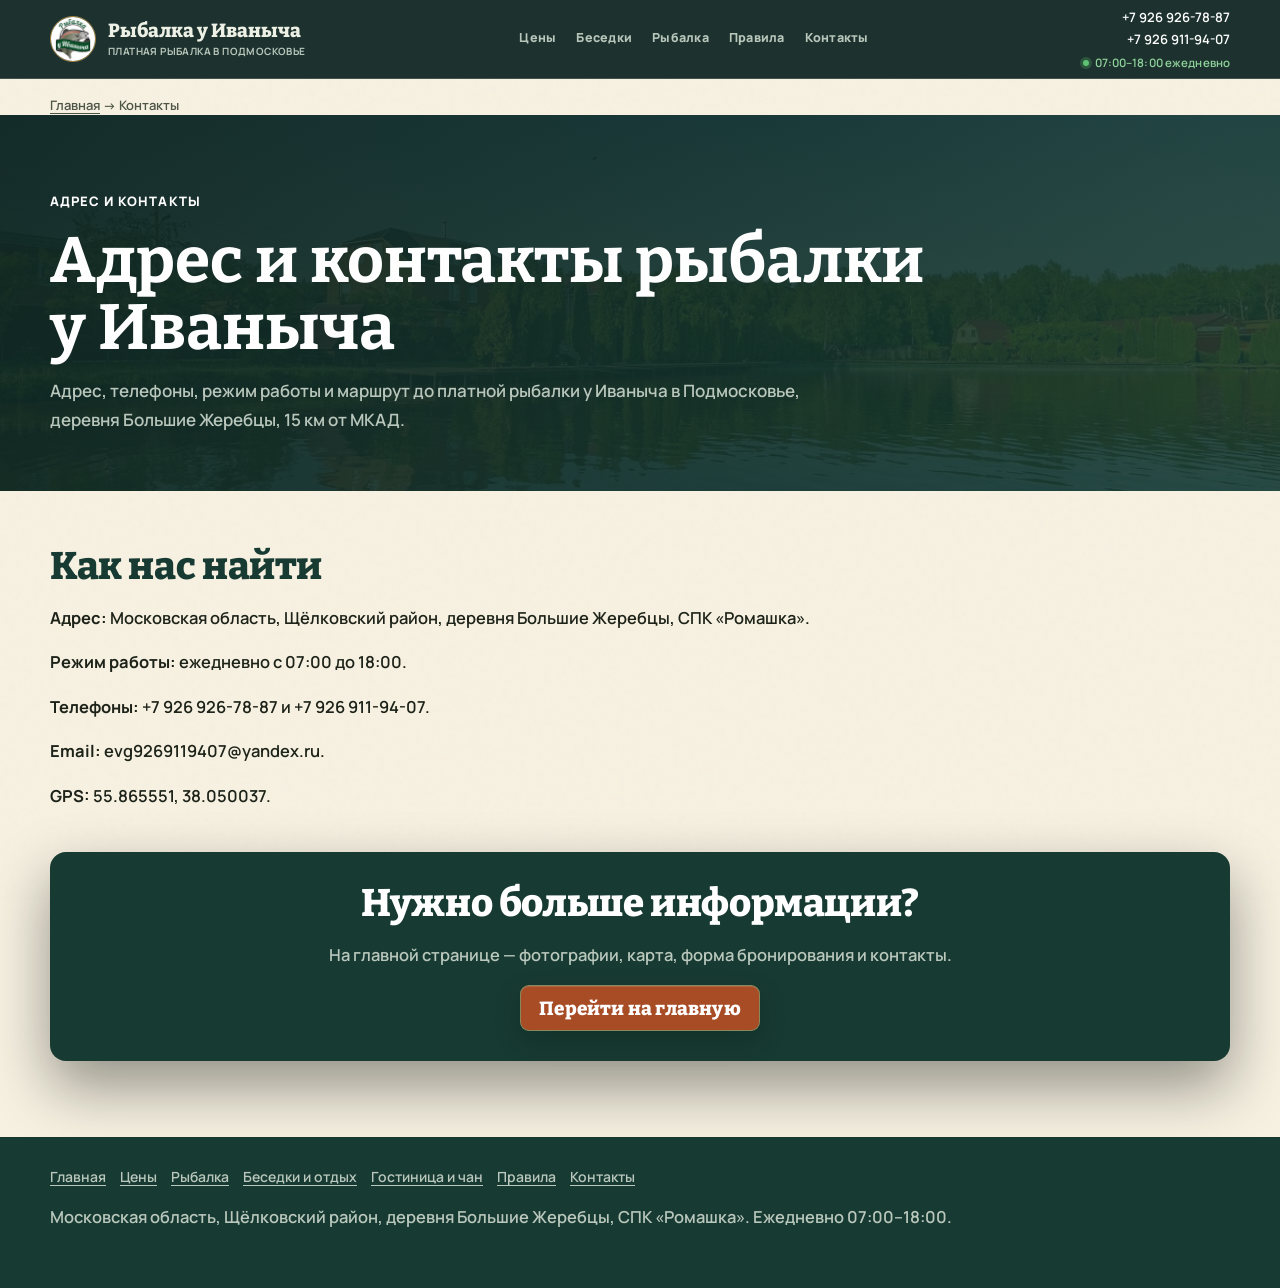
==== commit bd1fccae: "Add files via upload" ====
--- a/contacts/index.html
+++ b/contacts/index.html
@@ -1 +1,15 @@
-<!doctype html><html lang="ru"><head><meta charset="utf-8"><meta name="viewport" content="width=device-width, initial-scale=1"><title>Контакты рыбалки у Иваныча — Рыбалка у Иваныча</title><meta name="robots" content="index,follow"><meta name="description" content="Адрес, телефоны, режим работы и маршрут до платной рыбалки у Иваныча в Щёлковском районе Московской области."><link rel="canonical" href="https://xn-----6kcacabm7cqk5a2a2cxd8bm.xn--p1ai/contacts/"><meta property="og:type" content="website"><meta property="og:title" content="Контакты и адрес рыбалки у Иваныча в Больших Жеребцах"><meta property="og:description" content="Адрес, телефоны, режим работы и маршрут до платной рыбалки у Иваныча в Щёлковском районе Московской области."><meta property="og:url" content="https://xn-----6kcacabm7cqk5a2a2cxd8bm.xn--p1ai/contacts/"><meta property="og:site_name" content="Рыбалка у Иваныча"><meta property="og:image" content="https://xn-----6kcacabm7cqk5a2a2cxd8bm.xn--p1ai/images/backgrounds/pagebackground.webp"><meta property="og:locale" content="ru_RU"><link rel="icon" href="../favicon/favicon.ico" sizes="any"><link rel="icon" type="image/png" sizes="32x32" href="../favicon/favicon-32x32.png"><link rel="apple-touch-icon" sizes="180x180" href="../favicon/apple-touch-icon.png"><link rel="manifest" href="../favicon/site.webmanifest"><meta name="theme-color" content="#16302a"><link rel="stylesheet" href="../css/styles.css?v=20261010"><link rel="stylesheet" href="../css/seo-pages.css?v=20261010"><script type="application/ld+json">{"@context":"https://schema.org","@graph":[{"@context":"https://schema.org","@type":["LocalBusiness","SportsActivityLocation"],"name":"Рыбалка у Иваныча","url":"https://xn-----6kcacabm7cqk5a2a2cxd8bm.xn--p1ai/","image":"https://xn-----6kcacabm7cqk5a2a2cxd8bm.xn--p1ai/images/backgrounds/pagebackground.webp","description":"Платная рыбалка у Иваныча в Щёлковском районе Московской области, деревня Большие Жеребцы. Рыбалка на карпа, карася, форель и осетра, беседки у воды, домики для проживания и банный чан.","address":{"@type":"PostalAddress","streetAddress":"СПК «Ромашка»","addressRegion":"Московская область","addressLocality":"Большие Жеребцы","addressCountry":"RU"},"telephone":["+7-926-926-78-87","+7-926-911-94-07"],"email":"evg9269119407@yandex.ru","geo":{"@type":"GeoCoordinates","latitude":55.865551,"longitude":38.050037},"openingHours":"Mo-Su 07:00-18:00","priceRange":"₽₽","areaServed":[{"@type":"AdministrativeArea","name":"Щёлковский район"},{"@type":"AdministrativeArea","name":"Московская область"}],"availableLanguage":"ru","openingHoursSpecification":[{"@type":"OpeningHoursSpecification","dayOfWeek":["Monday","Tuesday","Wednesday","Thursday","Friday","Saturday","Sunday"],"opens":"07:00","closes":"18:00"}],"hasMap":"https://yandex.ru/maps/-/CXQ~MGIT","knowsAbout":["платная рыбалка","рыбалка в Подмосковье","карп","карась","форель","осётр","беседки у воды","отдых на природе"],"@id":"https://xn-----6kcacabm7cqk5a2a2cxd8bm.xn--p1ai/#business"},{"@type":"WebSite","@id":"https://xn-----6kcacabm7cqk5a2a2cxd8bm.xn--p1ai/#website","url":"https://xn-----6kcacabm7cqk5a2a2cxd8bm.xn--p1ai/","name":"Рыбалка у Иваныча","inLanguage":"ru-RU","publisher":{"@id":"https://xn-----6kcacabm7cqk5a2a2cxd8bm.xn--p1ai/#business"}},{"@context":"https://schema.org","@type":"WebPage","@id":"https://xn-----6kcacabm7cqk5a2a2cxd8bm.xn--p1ai/contacts/#webpage","url":"https://xn-----6kcacabm7cqk5a2a2cxd8bm.xn--p1ai/contacts/","name":"Контакты и адрес рыбалки у Иваныча в Больших Жеребцах","description":"Адрес, телефоны, режим работы и маршрут до платной рыбалки у Иваныча в Щёлковском районе Московской области.","inLanguage":"ru-RU","isPartOf":{"@id":"https://xn-----6kcacabm7cqk5a2a2cxd8bm.xn--p1ai/#website"},"about":{"@id":"https://xn-----6kcacabm7cqk5a2a2cxd8bm.xn--p1ai/#business"}}]}</script></head><body class="seo-page"><div class="top"><header class="shell"><a class="brand" href="../" aria-label="Рыбалка у Иваныча — на главную"><span class="stamp-mark"><img src="../images/embedded/embedded-0.webp" width="180" height="180" alt="Рыбалка у Иваныча" decoding="async"></span><span class="brand-name">Рыбалка у Иваныча<small>Платная рыбалка в Подмосковье</small></span></a><nav id="nav-menu" aria-label="Основная навигация"><a href="../prices/">Цены</a><a href="../gazebos/">Беседки</a><a href="../fishing/">Рыбалка</a><a href="../rules/">Правила</a><a href="../contacts/">Контакты</a></nav><div class="contacts"><a href="tel:+79269267887">+7 926 926-78-87</a><br><a href="tel:+79269119407">+7 926 911-94-07</a><br><span class="online">07:00–18:00 ежедневно</span></div></header></div><div class="seo-breadcrumbs"><div class="shell"><a href="../">Главная</a> → Контакты рыбалки у Иваныча</div></div><main><section class="page-hero"><div class="shell"><span class="eyebrow">Адрес и контакты</span><h1>Контакты рыбалки у Иваныча</h1><p>Адрес, телефоны, режим работы и маршрут до платной рыбалки у Иваныча в Щёлковском районе Московской области.</p></div></section><section class="seo-content"><div class="shell"><h2>Как нас найти</h2><p><strong>Адрес:</strong> Московская область, Щёлковский район, деревня Большие Жеребцы, СПК «Ромашка».</p><p><strong>Режим работы:</strong> ежедневно с 07:00 до 18:00.</p><p><strong>Телефоны:</strong> <a href="tel:+79269267887">+7 926 926-78-87</a> и <a href="tel:+79269119407">+7 926 911-94-07</a>.</p><p><strong>Email:</strong> <a href="mailto:evg9269119407@yandex.ru">evg9269119407@yandex.ru</a>.</p><p><strong>GPS:</strong> 55.865551, 38.050037.</p><div class="seo-cta official-site-cta"><h2>Нужно больше информации?</h2><p>Посетите наш официальный сайт, чтобы посмотреть фотографии, актуальные цены, контакты и узнать подробности отдыха.</p><a class="btn btn--green" href="https://danya29745.github.io/Project777/">Перейти на официальный сайт</a></div></div></section></main><footer class="seo-footer"><div class="shell"><div class="seo-footer-links"><a href="../">Главная</a><a href="../prices/">Цены</a><a href="../fishing/">Рыбалка</a><a href="../gazebos/">Беседки и отдых</a><a href="../hotel/">Гостиница и чан</a><a href="../rules/">Правила</a><a href="../contacts/">Контакты</a></div><p>Московская область, Щёлковский район, деревня Большие Жеребцы, СПК «Ромашка». Ежедневно 07:00–18:00.</p></div></footer></body></html>+<!doctype html><html lang="ru"><head><meta charset="utf-8"><meta name="viewport" content="width=device-width, initial-scale=1"><title>Адрес и контакты платной рыбалки у Иваныча, Большие Жеребцы</title><meta name="robots" content="index,follow"><meta name="description" content="Адрес, телефоны, режим работы и маршрут до платной рыбалки у Иваныча в Подмосковье, деревня Большие Жеребцы, 15 км от МКАД."><link rel="canonical" href="https://xn-----6kcacabm7cqk5a2a2cxd8bm.xn--p1ai/contacts/"><meta property="og:type" content="website"><meta property="og:title" content="Адрес и контакты платной рыбалки у Иваныча, Большие Жеребцы"><meta property="og:description" content="Адрес, телефоны, режим работы и маршрут до платной рыбалки у Иваныча в Подмосковье, деревня Большие Жеребцы, 15 км от МКАД."><meta property="og:url" content="https://xn-----6kcacabm7cqk5a2a2cxd8bm.xn--p1ai/contacts/"><meta property="og:site_name" content="Рыбалка у Иваныча"><meta property="og:image" content="https://xn-----6kcacabm7cqk5a2a2cxd8bm.xn--p1ai/images/backgrounds/pagebackground.webp"><meta property="og:locale" content="ru_RU"><link rel="icon" href="../favicon/favicon.ico" sizes="any"><link rel="icon" type="image/png" sizes="32x32" href="../favicon/favicon-32x32.png"><link rel="apple-touch-icon" sizes="180x180" href="../favicon/apple-touch-icon.png"><link rel="manifest" href="../favicon/site.webmanifest"><meta name="theme-color" content="#16302a"><link rel="stylesheet" href="../css/styles.css?v=20261010"><link rel="stylesheet" href="../css/seo-pages.css?v=20261010"><script type="application/ld+json">{"@context":"https://schema.org","@graph":[{"@context":"https://schema.org","@type":["LocalBusiness","SportsActivityLocation"],"name":"Рыбалка у Иваныча","url":"https://xn-----6kcacabm7cqk5a2a2cxd8bm.xn--p1ai/","image":"https://xn-----6kcacabm7cqk5a2a2cxd8bm.xn--p1ai/images/backgrounds/pagebackground.webp","description":"Платная рыбалка у Иваныча в Подмосковье, деревня Большие Жеребцы, 15 км от МКАД. Рыбалка на карпа, карася, форель и осетра, беседки у воды, домики для проживания и банный чан.","address":{"@type":"PostalAddress","streetAddress":"СПК «Ромашка»","addressRegion":"Московская область","addressLocality":"Большие Жеребцы","addressCountry":"RU"},"telephone":["+7-926-926-78-87","+7-926-911-94-07"],"email":"evg9269119407@yandex.ru","geo":{"@type":"GeoCoordinates","latitude":55.865551,"longitude":38.050037},"openingHours":"Mo-Su 07:00-18:00","priceRange":"₽₽","areaServed":[{"@type":"AdministrativeArea","name":"Москва"},{"@type":"AdministrativeArea","name":"Московская область"}],"availableLanguage":"ru","openingHoursSpecification":[{"@type":"OpeningHoursSpecification","dayOfWeek":["Monday","Tuesday","Wednesday","Thursday","Friday","Saturday","Sunday"],"opens":"07:00","closes":"18:00"}],"hasMap":"https://yandex.ru/maps/-/CXQ~MGIT","knowsAbout":["платная рыбалка","рыбалка в Подмосковье","карп","карась","форель","осётр","беседки у воды","отдых на природе"],"@id":"https://xn-----6kcacabm7cqk5a2a2cxd8bm.xn--p1ai/#business"},{"@type":"WebSite","@id":"https://xn-----6kcacabm7cqk5a2a2cxd8bm.xn--p1ai/#website","url":"https://xn-----6kcacabm7cqk5a2a2cxd8bm.xn--p1ai/","name":"Рыбалка у Иваныча","inLanguage":"ru-RU","publisher":{"@id":"https://xn-----6kcacabm7cqk5a2a2cxd8bm.xn--p1ai/#business"}},{"@context":"https://schema.org","@type":"WebPage","@id":"https://xn-----6kcacabm7cqk5a2a2cxd8bm.xn--p1ai/contacts/#webpage","url":"https://xn-----6kcacabm7cqk5a2a2cxd8bm.xn--p1ai/contacts/","name":"Адрес и контакты платной рыбалки у Иваныча, Большие Жеребцы","description":"Адрес, телефоны, режим работы и маршрут до платной рыбалки у Иваныча в Подмосковье, деревня Большие Жеребцы, 15 км от МКАД.","inLanguage":"ru-RU","isPartOf":{"@id":"https://xn-----6kcacabm7cqk5a2a2cxd8bm.xn--p1ai/#website"},"about":{"@id":"https://xn-----6kcacabm7cqk5a2a2cxd8bm.xn--p1ai/#business"}}]}</script><!-- Yandex.Metrika counter -->
+<script>
+(function(m,e,t,r,i,k,a){m[i]=m[i]||function(){(m[i].a=m[i].a||[]).push(arguments)};
+m[i].l=1*new Date();
+for(var j=0;j<document.scripts.length;j++){if(document.scripts[j].src===r){return;}}
+k=e.createElement(t),a=e.getElementsByTagName(t)[0],k.async=1,k.src=r,a.parentNode.insertBefore(k,a)})
+(window,document,"script","https://mc.yandex.ru/metrika/tag.js","ym");
+ym(28138044,"init",{clickmap:true,trackLinks:true,accurateTrackBounce:true,webvisor:true});
+document.addEventListener('click',function(e){var a=e.target.closest&&e.target.closest('a[href]');if(!a||!window.ym)return;var h=a.getAttribute('href')||'',g=
+h.indexOf('tel:')===0?'phone_click':h.indexOf('yandex.ru/maps')>-1?'map_click':'';
+if(g)ym(28138044,'reachGoal',g);},true);
+</script>
+<noscript><div><img src="https://mc.yandex.ru/watch/28138044" style="position:absolute;left:-9999px" alt=""></div></noscript>
+<!-- /Yandex.Metrika counter -->
+</head><body class="seo-page"><div class="top"><header class="shell"><a class="brand" href="../" aria-label="Рыбалка у Иваныча — на главную"><span class="stamp-mark"><img src="../images/embedded/embedded-0.webp" width="180" height="180" alt="Рыбалка у Иваныча" decoding="async"></span><span class="brand-name">Рыбалка у Иваныча<small>Платная рыбалка в Подмосковье</small></span></a><nav id="nav-menu" aria-label="Основная навигация"><a href="../prices/">Цены</a><a href="../gazebos/">Беседки</a><a href="../fishing/">Рыбалка</a><a href="../rules/">Правила</a><a href="../contacts/">Контакты</a></nav><div class="contacts"><a href="tel:+79269267887">+7 926 926-78-87</a><br><a href="tel:+79269119407">+7 926 911-94-07</a><br><span class="online">07:00–18:00 ежедневно</span></div></header></div><div class="seo-breadcrumbs"><div class="shell"><a href="../">Главная</a> → Контакты</div></div><main><section class="page-hero"><div class="shell"><span class="eyebrow">Адрес и контакты</span><h1>Адрес и контакты рыбалки у Иваныча</h1><p>Адрес, телефоны, режим работы и маршрут до платной рыбалки у Иваныча в Подмосковье, деревня Большие Жеребцы, 15 км от МКАД.</p></div></section><section class="seo-content"><div class="shell"><h2>Как нас найти</h2><p><strong>Адрес:</strong> Московская область, Щёлковский район, деревня Большие Жеребцы, СПК «Ромашка».</p><p><strong>Режим работы:</strong> ежедневно с 07:00 до 18:00.</p><p><strong>Телефоны:</strong> <a href="tel:+79269267887">+7 926 926-78-87</a> и <a href="tel:+79269119407">+7 926 911-94-07</a>.</p><p><strong>Email:</strong> <a href="mailto:evg9269119407@yandex.ru">evg9269119407@yandex.ru</a>.</p><p><strong>GPS:</strong> 55.865551, 38.050037.</p><div class="seo-cta official-site-cta"><h2>Нужно больше информации?</h2><p>На главной странице — фотографии, карта, форма бронирования и контакты.</p><a class="btn btn--green" href="../">Перейти на главную</a></div></div></section></main><footer class="seo-footer"><div class="shell"><div class="seo-footer-links"><a href="../">Главная</a><a href="../prices/">Цены</a><a href="../fishing/">Рыбалка</a><a href="../gazebos/">Беседки и отдых</a><a href="../hotel/">Гостиница и чан</a><a href="../rules/">Правила</a><a href="../contacts/">Контакты</a></div><p>Московская область, Щёлковский район, деревня Большие Жеребцы, СПК «Ромашка». Ежедневно 07:00–18:00.</p></div></footer></body></html>
--- a/css/styles.css
+++ b/css/styles.css
@@ -299,21 +299,7 @@
 .lb-prev{left:16px;} .lb-next{right:16px;}
 @media (max-width:680px){.lb-nav{width:42px;height:42px;font-size:20px;}.lb-prev{left:8px;}.lb-next{right:8px;}}
 
-/* ---------- reveal on scroll (progressive enhancement) ---------- */
-.reveal{opacity:0;transform:translateY(22px);}
-.reveal.reveal-ready{transition:opacity .6s ease,transform .6s ease;}
-.reveal.in-view{opacity:1;transform:none;}
-@media (prefers-reduced-motion:reduce){.reveal{opacity:1!important;transform:none!important;} html{scroll-behavior:auto;} *,*::before,*::after{transition:none!important;}}
-
-/* ---------- mobile section reveal: lighter, without touching map interactions ---------- */
-@media (max-width:680px){
-  /* Only ordinary section shells get the lighter mobile entrance.
-     The shell containing the territory map keeps its existing timing so
-     map scrolling, markers, highlights and map controls remain untouched. */
-  .section > .shell.reveal.reveal-ready:not(:has(.territory-map-wrap)){
-    transition:opacity .34s ease,transform .34s ease;
-  }
-}
+@media (prefers-reduced-motion:reduce){html{scroll-behavior:auto;} *,*::before,*::after{transition:none!important;}}
 
 /* ---------- responsive ---------- */
 @media (max-width:960px){
@@ -363,6 +349,9 @@
 .about-modal__text p{margin:0 0 16px;}
 .about-modal__text ul{margin:8px 0 20px;padding-left:22px;}
 .about-modal__text li{margin:7px 0;}
+.about-modal__text h3{margin:24px 0 6px;font-size:19px;color:#26322d;}
+.about-modal__text h3:first-child{margin-top:0;}
+.faq-tbd{display:inline-block;padding:3px 11px;border-radius:999px;background:color-mix(in srgb, var(--accent) 16%, transparent);color:var(--accent-dark);font-weight:800;font-size:13px;letter-spacing:.01em;}
 @media(max-width:640px){.about-modal{padding:12px}.about-modal__panel{padding:34px 22px 28px;border-radius:18px}.about-modal__text{font-size:15px}}
 
 /* Контраст навигации на фото */
@@ -1016,7 +1005,7 @@
 .bf-flash{animation:bfFlash 1.2s ease;}
 @keyframes bfFlash{0%,100%{box-shadow:none}30%{box-shadow:0 0 0 4px rgba(47,125,84,.45);border-color:var(--green)}}
 .bf-success{text-align:center;padding:18px 6px;}
-.bf-success[hidden],.booking-form[hidden]{display:none;}
+.bf-success[hidden],.booking-form[hidden]{display:none!important;}
 .bf-success__icon{width:64px;height:64px;margin:0 auto 14px;border-radius:50%;background:var(--green);color:#fff;font-size:34px;line-height:64px;}
 .bf-success h3{margin:0 0 8px;font-family:var(--font-display);font-size:26px;}
 .bf-success p{margin:0 0 18px;color:var(--fg-soft);}
@@ -1146,11 +1135,8 @@
    • mobile paint/compositing work
    ========================================================= */
 
-/* Let the browser skip layout/paint for distant sections until needed. */
-.section{
-  content-visibility:auto;
-  contain-intrinsic-size:760px;
-}
+/* content-visibility:auto убран с .section: пока раздел не отрисован, браузер считает его высоту
+   как 760px, из-за этого при переходе по якорям страница «переезжала» или «не доезжала». */
 
 /* Keep image decoding off the main rendering path where supported. */
 img{
@@ -2071,7 +2057,61 @@
 .extras .xg--bait h4{background:linear-gradient(135deg,#a3823f,#7d6128)}
 .extras .xg--bait .xp{color:#7d6128}
 
-.footer-faq{padding-top:18px;text-align:center}
-.footer-faq .hero-contact-link{margin:0 auto;font-size:13px}
 
 .booking-summary__status.is-prepay{background:color-mix(in srgb,var(--p-brass) 20%,transparent);color:#6b5120}
+
+/* ---------- Пошаговая бронь: кнопки «Назад» / «Далее» ---------- */
+.bk-nav{display:flex;align-items:center;justify-content:space-between;gap:12px;margin-top:22px;padding-top:16px;border-top:1px solid rgba(58,73,55,.14);}
+.bk-nav__btn{appearance:none;display:inline-flex;align-items:center;justify-content:center;min-height:46px;padding:10px 20px;border-radius:12px;border:1.5px solid var(--green);background:transparent;color:var(--green-dark);font:800 14px/1 var(--font-body);cursor:pointer;transition:.18s ease;}
+.bk-nav__btn:hover{background:rgba(47,125,84,.08);}
+.bk-nav__next{background:var(--green);color:#fff;border-color:var(--green-dark);box-shadow:0 8px 18px rgba(47,125,84,.18);}
+.bk-nav__next:hover{background:var(--green-dark);}
+.bk-nav__btn:focus-visible{outline:3px solid rgba(47,125,84,.45);outline-offset:2px;}
+.bk-nav__btn[hidden]{display:none!important;}
+.bk-nav__count{font:700 12px var(--font-body);color:var(--fg-soft);white-space:nowrap;}
+.booking-submit[hidden]{display:none!important;}
+@media (max-width:480px){
+  .bk-nav{gap:8px;}
+  .bk-nav__btn{min-height:44px;padding:10px 14px;font-size:13px;}
+  .bk-nav__count{font-size:11px;}
+}
+
+/* «Что входит» в карточках беседок: одна строка через « + », без плашек */
+.accom-grid .accom-features .accom-features__line{flex:0 0 100%;padding:0;border:0;border-radius:0;background:none;font:800 15px/1.45 var(--font-display);color:var(--fg)}
+@media(max-width:760px){.accom-grid .accom-features .accom-features__line{font-size:14px;padding:0}}
+
+/* номер заявки в окне успеха */
+.bf-id{display:flex;flex-wrap:wrap;align-items:center;justify-content:center;gap:8px 12px;margin:14px 0 4px;padding:12px 14px;border-radius:12px;background:color-mix(in srgb,var(--p-river) 6%,transparent);border:1px dashed var(--border);}
+.bf-id span{font:700 11px var(--font-body);letter-spacing:.09em;text-transform:uppercase;color:var(--fg-soft);width:100%;text-align:center;}
+.bf-id strong{font:900 clamp(22px,5vw,28px) var(--font-display);color:var(--accent);letter-spacing:.04em;user-select:all;}
+.bf-id button{border:1px solid var(--border);background:transparent;color:var(--fg);border-radius:9px;padding:7px 12px;font:700 12px var(--font-body);cursor:pointer;}
+.bf-id-note{font-size:13px;color:var(--fg-soft);margin:6px 0 14px;}
+
+
+/* Окно «Правила»: три раздела, вкладки как в блоке «Улов» */
+#rulesModal .about-modal__panel{width:min(780px,100%);height:min(82vh,740px);height:min(82dvh,740px);max-height:none;padding:0;overflow:hidden;display:flex;flex-direction:column;}
+#rulesModal .rules-head{flex:none;padding:40px 46px 0;border-bottom:1px solid var(--border);}
+#rulesModal .rules-head h2{margin:0 0 22px;padding-right:48px;}
+#rulesModal .rules-tabs{display:flex;flex-wrap:wrap;gap:4px 34px;}
+#rulesModal .rules-tab{position:relative;margin-bottom:-1px;padding:0 0 14px;background:none;border:0;cursor:pointer;font:800 19px/1 var(--font-display);color:var(--fg-soft);transition:color .2s ease;}
+#rulesModal .rules-tab::after{content:'';position:absolute;left:0;right:0;bottom:-1px;height:3px;background:var(--accent);transform:scaleX(0);transform-origin:left;transition:transform .35s cubic-bezier(.2,.9,.25,1);}
+#rulesModal .rules-tab:hover{color:var(--fg);}
+#rulesModal .rules-tab:focus-visible{outline:2px solid var(--accent);outline-offset:4px;}
+#rulesModal .rules-tab.is-active{color:var(--fg);}
+#rulesModal .rules-tab.is-active::after{transform:scaleX(1);}
+#rulesModal .rules-body{flex:1;min-height:0;overflow-y:auto;overscroll-behavior:contain;padding:24px 46px 38px;scrollbar-width:thin;}
+#rulesModal .rules-body [role="tabpanel"][hidden]{display:none;}
+#rulesModal .rules-body h3{margin:26px 0 4px;}
+#rulesModal .rules-body [role="tabpanel"]>h3:first-child,#rulesModal .rules-body [role="tabpanel"]>p:first-child{margin-top:0;}
+#rulesModal .rules-body li::marker{color:var(--accent);}
+#rulesModal .rules-body strong{font-weight:800;color:var(--fg);}
+#rulesModal .rules-body a{color:var(--accent-dark);font-weight:800;text-decoration:none;white-space:nowrap;}
+#rulesModal .rules-body a:hover{text-decoration:underline;}
+@media(max-width:640px){
+  #rulesModal .about-modal__panel{height:90vh;height:90dvh;}
+  #rulesModal .rules-head{padding:26px 18px 0;}
+  #rulesModal .rules-head h2{font-size:30px;margin-bottom:16px;}
+  #rulesModal .rules-tabs{gap:4px 22px;}
+  #rulesModal .rules-tab{font-size:16.5px;padding-bottom:12px;}
+  #rulesModal .rules-body{padding:18px 18px 28px;}
+}
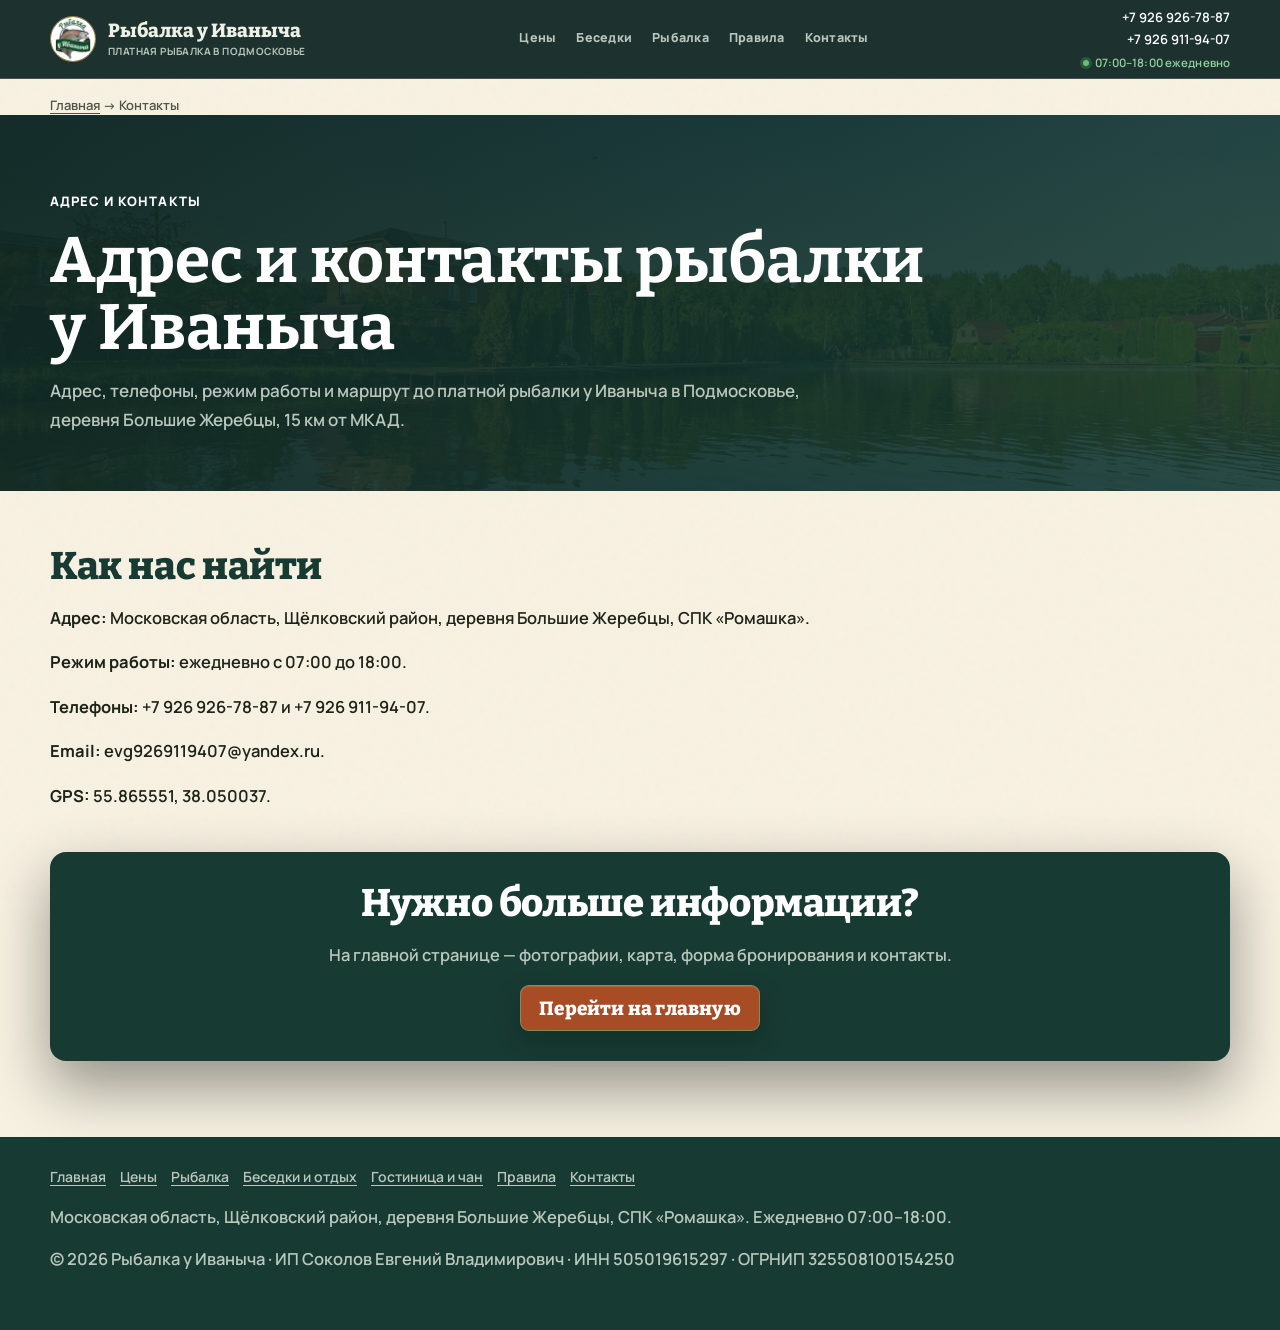
==== commit 800f1927: "Add files via upload" ====
--- a/contacts/index.html
+++ b/contacts/index.html
@@ -12,4 +12,4 @@
 </script>
 <noscript><div><img src="https://mc.yandex.ru/watch/28138044" style="position:absolute;left:-9999px" alt=""></div></noscript>
 <!-- /Yandex.Metrika counter -->
-</head><body class="seo-page"><div class="top"><header class="shell"><a class="brand" href="../" aria-label="Рыбалка у Иваныча — на главную"><span class="stamp-mark"><img src="../images/embedded/embedded-0.webp" width="180" height="180" alt="Рыбалка у Иваныча" decoding="async"></span><span class="brand-name">Рыбалка у Иваныча<small>Платная рыбалка в Подмосковье</small></span></a><nav id="nav-menu" aria-label="Основная навигация"><a href="../prices/">Цены</a><a href="../gazebos/">Беседки</a><a href="../fishing/">Рыбалка</a><a href="../rules/">Правила</a><a href="../contacts/">Контакты</a></nav><div class="contacts"><a href="tel:+79269267887">+7 926 926-78-87</a><br><a href="tel:+79269119407">+7 926 911-94-07</a><br><span class="online">07:00–18:00 ежедневно</span></div></header></div><div class="seo-breadcrumbs"><div class="shell"><a href="../">Главная</a> → Контакты</div></div><main><section class="page-hero"><div class="shell"><span class="eyebrow">Адрес и контакты</span><h1>Адрес и контакты рыбалки у Иваныча</h1><p>Адрес, телефоны, режим работы и маршрут до платной рыбалки у Иваныча в Подмосковье, деревня Большие Жеребцы, 15 км от МКАД.</p></div></section><section class="seo-content"><div class="shell"><h2>Как нас найти</h2><p><strong>Адрес:</strong> Московская область, Щёлковский район, деревня Большие Жеребцы, СПК «Ромашка».</p><p><strong>Режим работы:</strong> ежедневно с 07:00 до 18:00.</p><p><strong>Телефоны:</strong> <a href="tel:+79269267887">+7 926 926-78-87</a> и <a href="tel:+79269119407">+7 926 911-94-07</a>.</p><p><strong>Email:</strong> <a href="mailto:evg9269119407@yandex.ru">evg9269119407@yandex.ru</a>.</p><p><strong>GPS:</strong> 55.865551, 38.050037.</p><div class="seo-cta official-site-cta"><h2>Нужно больше информации?</h2><p>На главной странице — фотографии, карта, форма бронирования и контакты.</p><a class="btn btn--green" href="../">Перейти на главную</a></div></div></section></main><footer class="seo-footer"><div class="shell"><div class="seo-footer-links"><a href="../">Главная</a><a href="../prices/">Цены</a><a href="../fishing/">Рыбалка</a><a href="../gazebos/">Беседки и отдых</a><a href="../hotel/">Гостиница и чан</a><a href="../rules/">Правила</a><a href="../contacts/">Контакты</a></div><p>Московская область, Щёлковский район, деревня Большие Жеребцы, СПК «Ромашка». Ежедневно 07:00–18:00.</p></div></footer></body></html>+</head><body class="seo-page"><div class="top"><header class="shell"><a class="brand" href="../" aria-label="Рыбалка у Иваныча — на главную"><span class="stamp-mark"><img src="../images/embedded/embedded-0.webp" width="180" height="180" alt="Рыбалка у Иваныча" decoding="async"></span><span class="brand-name">Рыбалка у Иваныча<small>Платная рыбалка в Подмосковье</small></span></a><nav id="nav-menu" aria-label="Основная навигация"><a href="../prices/">Цены</a><a href="../gazebos/">Беседки</a><a href="../fishing/">Рыбалка</a><a href="../rules/">Правила</a><a href="../contacts/">Контакты</a></nav><div class="contacts"><a href="tel:+79269267887">+7 926 926-78-87</a><br><a href="tel:+79269119407">+7 926 911-94-07</a><br><span class="online">07:00–18:00 ежедневно</span></div></header></div><div class="seo-breadcrumbs"><div class="shell"><a href="../">Главная</a> → Контакты</div></div><main><section class="page-hero"><div class="shell"><span class="eyebrow">Адрес и контакты</span><h1>Адрес и контакты рыбалки у Иваныча</h1><p>Адрес, телефоны, режим работы и маршрут до платной рыбалки у Иваныча в Подмосковье, деревня Большие Жеребцы, 15 км от МКАД.</p></div></section><section class="seo-content"><div class="shell"><h2>Как нас найти</h2><p><strong>Адрес:</strong> Московская область, Щёлковский район, деревня Большие Жеребцы, СПК «Ромашка».</p><p><strong>Режим работы:</strong> ежедневно с 07:00 до 18:00.</p><p><strong>Телефоны:</strong> <a href="tel:+79269267887">+7 926 926-78-87</a> и <a href="tel:+79269119407">+7 926 911-94-07</a>.</p><p><strong>Email:</strong> <a href="mailto:evg9269119407@yandex.ru">evg9269119407@yandex.ru</a>.</p><p><strong>GPS:</strong> 55.865551, 38.050037.</p><div class="seo-cta official-site-cta"><h2>Нужно больше информации?</h2><p>На главной странице — фотографии, карта, форма бронирования и контакты.</p><a class="btn btn--green" href="../">Перейти на главную</a></div></div></section></main><footer class="seo-footer"><div class="shell"><div class="seo-footer-links"><a href="../">Главная</a><a href="../prices/">Цены</a><a href="../fishing/">Рыбалка</a><a href="../gazebos/">Беседки и отдых</a><a href="../hotel/">Гостиница и чан</a><a href="../rules/">Правила</a><a href="../contacts/">Контакты</a></div><p>Московская область, Щёлковский район, деревня Большие Жеребцы, СПК «Ромашка». Ежедневно 07:00–18:00.</p><p class="footer-legal">© 2026 Рыбалка у Иваныча · ИП Соколов Евгений Владимирович · ИНН 505019615297 · ОГРНИП 325508100154250</p></div></footer></body></html>
--- a/css/styles.css
+++ b/css/styles.css
@@ -1978,7 +1978,8 @@
 .accom-grid .pavilion-extra-guest__price{color:var(--xc)}
 .accom-grid .accom-body p{margin-bottom:14px}
 @media(max-width:760px){.accom-grid .accom-features span{font-size:13px;padding:5px 10px}.accom-grid .accom-price-box{padding:11px 14px}.accom-grid .accom-price-box strong,.accom-grid .accom-price-single strong{font-size:24px}.accom-grid .accom-price-single small{padding-left:14px}.accom-grid .accom-price-single strong{padding-right:14px}}
-.accom-grid .accom-features{margin-top:4px;margin-bottom:16px}
+.accom-grid .accom-features{margin-top:4px;margin-bottom:16px;min-height:136px}
+@media(max-width:760px){.accom-grid .accom-features{min-height:0}}
 .accom-grid .accom-price-grid,.accom-grid .accom-price-single{margin-bottom:auto}
 
 /* Блок стоимости: тёмный, как «featured»-карточки в «Ценах»; плашки удобств — тёплые */
@@ -2115,3 +2116,59 @@
   #rulesModal .rules-tab{font-size:16.5px;padding-bottom:12px;}
   #rulesModal .rules-body{padding:18px 18px 28px;}
 }
+
+/* ---------- Гостиница и банный чан: тот же язык, что у карточек беседок ---------- */
+.stay-block{gap:0;align-items:stretch;border:1px solid color-mix(in srgb,var(--p-brass) 40%,var(--border));border-radius:18px;overflow:hidden;background:var(--bg);box-shadow:0 14px 35px rgba(0,0,0,.08)}
+.stay-block .stay-media{position:relative;min-height:380px}
+.stay-block .stay-carousel{position:absolute;inset:0;height:auto;aspect-ratio:auto;border-radius:0;box-shadow:none}
+.stay-block .stay-info{padding:24px 26px 22px}
+.stay-block .stay-info h3{font-size:clamp(21px,2.2vw,29px);margin:0 0 8px}
+.stay-block .stay-info-desc{font-size:14px;margin:0 0 15px}
+.stay-block .stay-info>.stay-info-desc{order:0}
+.stay-block .stay-info-list{order:1;display:flex;flex-wrap:wrap;gap:7px;margin:0 0 14px;padding:0}
+.stay-block .stay-info-list::before{content:attr(data-label) ':';flex:0 0 100%;margin-bottom:2px;font:700 11.5px/1.2 var(--font-mono);letter-spacing:.07em;text-transform:uppercase;color:var(--fg-soft)}
+.stay-block .stay-info-list li{padding:6px 12px;border:1px solid color-mix(in srgb,var(--p-brass) 55%,transparent);border-radius:6px;background:color-mix(in srgb,var(--p-brass) 12%,var(--bg));font:800 14px/1.3 var(--font-display);color:var(--fg)}
+.stay-block .stay-info-list li::before{display:none}
+.stay-block .stay-price-grid,.stay-block .stay-price-single{order:2;display:grid;grid-template-columns:minmax(0,1fr);gap:0;margin:0;padding:0;overflow:hidden;border:1px solid transparent;border-radius:14px;background:var(--bg-cover);box-shadow:0 10px 24px rgba(15,38,34,.22)}
+.stay-block .stay-info .stay-price{flex-direction:row;align-items:center;justify-content:space-between;gap:12px;padding:12px 16px;border:0;border-radius:0;background:none}
+.stay-block .stay-info .stay-price+.stay-price{border-top:1px solid rgba(255,255,255,.14)}
+.stay-block .stay-info .stay-price small{font:700 15px/1.25 var(--font-display);letter-spacing:-.015em;text-transform:none;white-space:normal;color:var(--fg-on-cover)}
+.stay-block .stay-info .stay-price strong,.stay-block .stay-price-single strong{font:900 26px/1 var(--font-display);letter-spacing:-.01em;color:var(--brass-light,var(--p-brass-light));white-space:nowrap}
+.stay-block .stay-price-single{display:flex;flex-direction:row;align-items:center;justify-content:space-between;gap:12px;padding:14px 16px}
+.stay-block .stay-price-single>span{order:-1;font:700 15px/1.25 var(--font-display);letter-spacing:-.015em;text-transform:none;color:var(--fg-on-cover)!important}
+.stay-block .stay-info-note{order:3;margin:10px 0 0;font-size:14px;line-height:1.4;letter-spacing:0;word-spacing:.08em;color:var(--fg-soft)}
+.stay-block .accom-actions{order:4;margin-top:auto;padding-top:16px}
+@media (max-width:900px){
+  .stay-block .stay-media{min-height:0}
+  .stay-block .stay-carousel{position:relative;inset:auto;aspect-ratio:4/3}
+  .stay-block .stay-info{padding:18px 16px 16px}
+}
+@media (max-width:760px){
+  .stay-block{border-radius:12px}
+  .stay-block .stay-info h3{font-size:clamp(18px,5vw,24px);margin:0 0 6px}
+  .stay-block .stay-info-desc{font-size:13px;margin-bottom:12px}
+  .stay-block .stay-info-list li{font-size:13px;padding:5px 10px}
+  .stay-block .stay-info .stay-price{padding:11px 14px}
+  .stay-block .stay-info .stay-price strong,.stay-block .stay-price-single strong{font-size:24px}
+  .stay-block .stay-price-single{padding:12px 14px}
+  .stay-block .stay-info-note{font-size:14px}
+}
+
+/* --- Первый экран и цены: обновление --- */
+.hero-facts{list-style:none;margin:0 0 24px;padding:0;display:flex;flex-wrap:wrap;gap:8px 10px;max-width:560px}
+.hero-facts li{padding:6px 13px;border-radius:999px;background:rgba(15,35,29,.46);border:1px solid rgba(200,164,93,.55);color:#f4f0df;font-size:13px;font-weight:700;line-height:1.3}
+.hero-links{display:flex;flex-wrap:wrap;gap:6px 20px;margin-top:14px}
+.hero-links .hero-contact-link{display:inline;margin:0}
+#nav-menu .nav-book{font-weight:800}
+.pv-weigh{align-items:start}
+.pv-weigh .xp{font-size:20px;white-space:nowrap}
+.pv-example{border:1px solid var(--border);border-radius:16px;padding:20px 22px;background:color-mix(in srgb,var(--bg) 85%,transparent)}
+.pv-example h4{margin:0 0 6px;font:800 18px/1.25 var(--font-display);color:var(--brand)}
+.pv-example__lead{margin:0 0 12px;font-size:14px;color:var(--fg-soft)}
+.pv-example ul{list-style:none;margin:0;padding:0}
+.pv-example li{display:flex;justify-content:space-between;gap:14px;padding:9px 0;border-top:1px solid var(--border);font-size:15px}
+.pv-example li b{white-space:nowrap}
+.pv-example__sum{display:flex;justify-content:space-between;align-items:baseline;gap:14px;padding:12px 0 4px;border-top:2px solid var(--border);font-weight:800}
+.pv-example__sum b{font-size:24px}
+.pv-example__note{margin:10px 0 0;font-size:13px;line-height:1.5;color:var(--fg-soft)}
+@media (max-width:680px){.hero-facts li{font-size:12px;padding:5px 11px}}
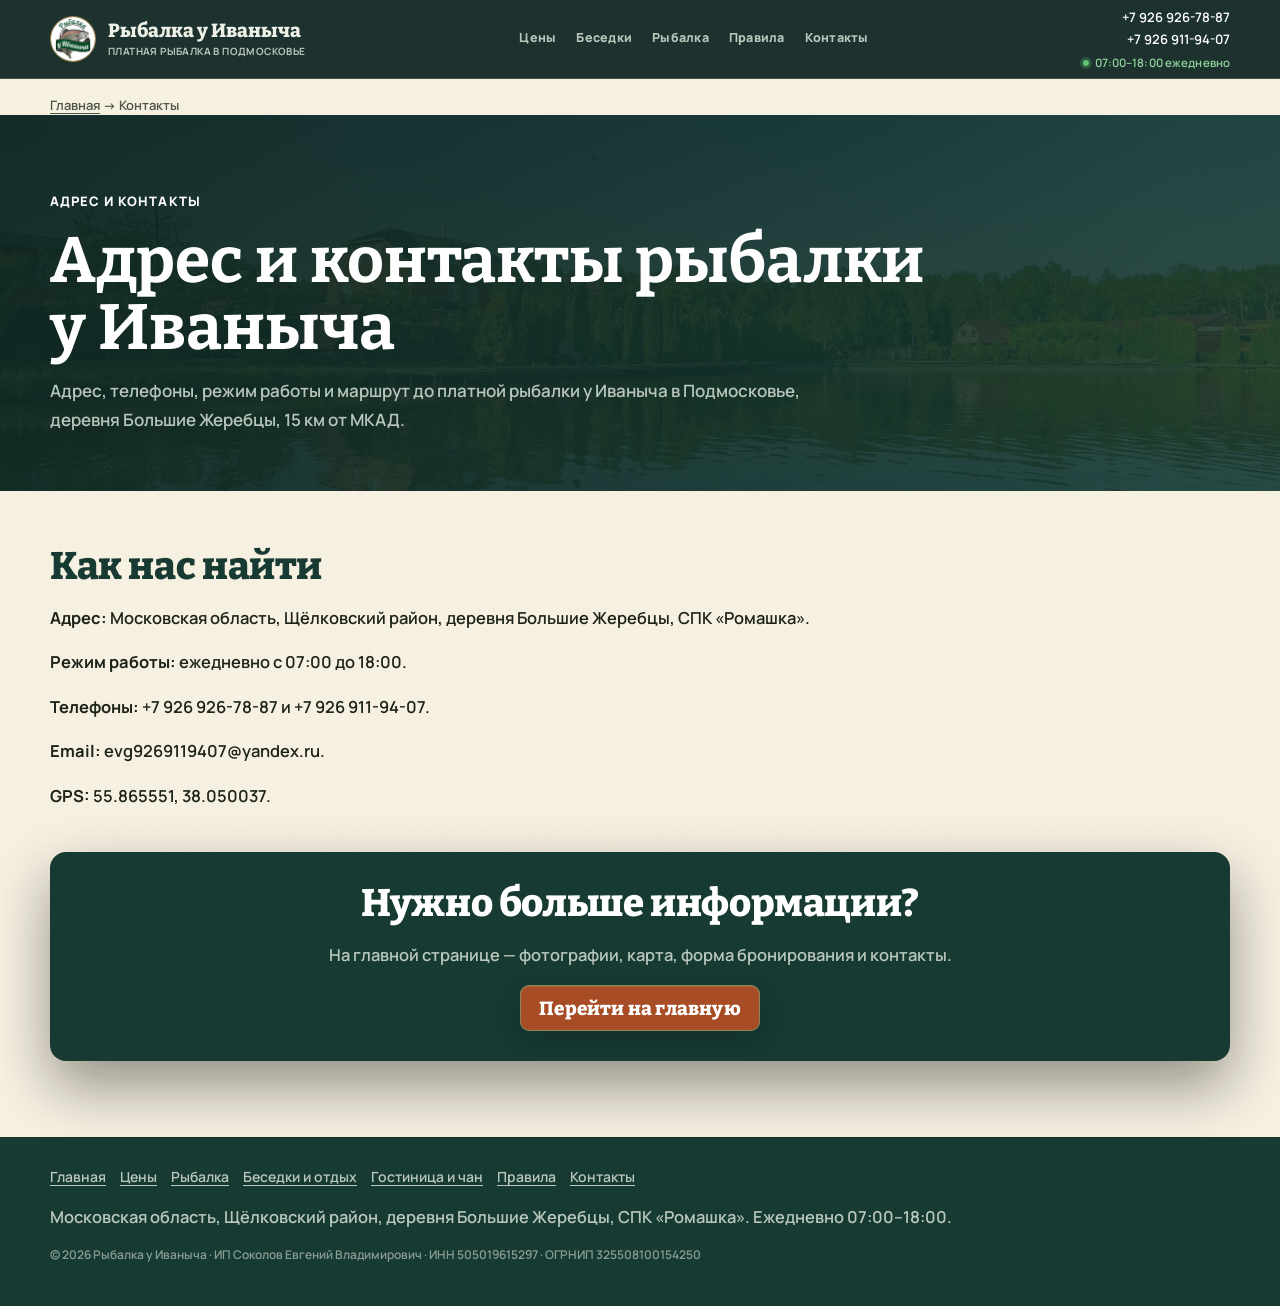
==== commit 7564307a: "Add files via upload" ====
--- a/contacts/index.html
+++ b/contacts/index.html
@@ -1,4 +1,4 @@
-<!doctype html><html lang="ru"><head><meta charset="utf-8"><meta name="viewport" content="width=device-width, initial-scale=1"><title>Адрес и контакты платной рыбалки у Иваныча, Большие Жеребцы</title><meta name="robots" content="index,follow"><meta name="description" content="Адрес, телефоны, режим работы и маршрут до платной рыбалки у Иваныча в Подмосковье, деревня Большие Жеребцы, 15 км от МКАД."><link rel="canonical" href="https://xn-----6kcacabm7cqk5a2a2cxd8bm.xn--p1ai/contacts/"><meta property="og:type" content="website"><meta property="og:title" content="Адрес и контакты платной рыбалки у Иваныча, Большие Жеребцы"><meta property="og:description" content="Адрес, телефоны, режим работы и маршрут до платной рыбалки у Иваныча в Подмосковье, деревня Большие Жеребцы, 15 км от МКАД."><meta property="og:url" content="https://xn-----6kcacabm7cqk5a2a2cxd8bm.xn--p1ai/contacts/"><meta property="og:site_name" content="Рыбалка у Иваныча"><meta property="og:image" content="https://xn-----6kcacabm7cqk5a2a2cxd8bm.xn--p1ai/images/backgrounds/pagebackground.webp"><meta property="og:locale" content="ru_RU"><link rel="icon" href="../favicon/favicon.ico" sizes="any"><link rel="icon" type="image/png" sizes="32x32" href="../favicon/favicon-32x32.png"><link rel="apple-touch-icon" sizes="180x180" href="../favicon/apple-touch-icon.png"><link rel="manifest" href="../favicon/site.webmanifest"><meta name="theme-color" content="#16302a"><link rel="stylesheet" href="../css/styles.css?v=20261010"><link rel="stylesheet" href="../css/seo-pages.css?v=20261010"><script type="application/ld+json">{"@context":"https://schema.org","@graph":[{"@context":"https://schema.org","@type":["LocalBusiness","SportsActivityLocation"],"name":"Рыбалка у Иваныча","url":"https://xn-----6kcacabm7cqk5a2a2cxd8bm.xn--p1ai/","image":"https://xn-----6kcacabm7cqk5a2a2cxd8bm.xn--p1ai/images/backgrounds/pagebackground.webp","description":"Платная рыбалка у Иваныча в Подмосковье, деревня Большие Жеребцы, 15 км от МКАД. Рыбалка на карпа, карася, форель и осетра, беседки у воды, домики для проживания и банный чан.","address":{"@type":"PostalAddress","streetAddress":"СПК «Ромашка»","addressRegion":"Московская область","addressLocality":"Большие Жеребцы","addressCountry":"RU"},"telephone":["+7-926-926-78-87","+7-926-911-94-07"],"email":"evg9269119407@yandex.ru","geo":{"@type":"GeoCoordinates","latitude":55.865551,"longitude":38.050037},"openingHours":"Mo-Su 07:00-18:00","priceRange":"₽₽","areaServed":[{"@type":"AdministrativeArea","name":"Москва"},{"@type":"AdministrativeArea","name":"Московская область"}],"availableLanguage":"ru","openingHoursSpecification":[{"@type":"OpeningHoursSpecification","dayOfWeek":["Monday","Tuesday","Wednesday","Thursday","Friday","Saturday","Sunday"],"opens":"07:00","closes":"18:00"}],"hasMap":"https://yandex.ru/maps/-/CXQ~MGIT","knowsAbout":["платная рыбалка","рыбалка в Подмосковье","карп","карась","форель","осётр","беседки у воды","отдых на природе"],"@id":"https://xn-----6kcacabm7cqk5a2a2cxd8bm.xn--p1ai/#business"},{"@type":"WebSite","@id":"https://xn-----6kcacabm7cqk5a2a2cxd8bm.xn--p1ai/#website","url":"https://xn-----6kcacabm7cqk5a2a2cxd8bm.xn--p1ai/","name":"Рыбалка у Иваныча","inLanguage":"ru-RU","publisher":{"@id":"https://xn-----6kcacabm7cqk5a2a2cxd8bm.xn--p1ai/#business"}},{"@context":"https://schema.org","@type":"WebPage","@id":"https://xn-----6kcacabm7cqk5a2a2cxd8bm.xn--p1ai/contacts/#webpage","url":"https://xn-----6kcacabm7cqk5a2a2cxd8bm.xn--p1ai/contacts/","name":"Адрес и контакты платной рыбалки у Иваныча, Большие Жеребцы","description":"Адрес, телефоны, режим работы и маршрут до платной рыбалки у Иваныча в Подмосковье, деревня Большие Жеребцы, 15 км от МКАД.","inLanguage":"ru-RU","isPartOf":{"@id":"https://xn-----6kcacabm7cqk5a2a2cxd8bm.xn--p1ai/#website"},"about":{"@id":"https://xn-----6kcacabm7cqk5a2a2cxd8bm.xn--p1ai/#business"}}]}</script><!-- Yandex.Metrika counter -->
+<!doctype html><html lang="ru"><head><meta charset="utf-8"><meta name="viewport" content="width=device-width, initial-scale=1"><title>Адрес и контакты платной рыбалки у Иваныча, Большие Жеребцы</title><meta name="robots" content="index,follow"><meta name="description" content="Адрес, телефоны, режим работы и маршрут до платной рыбалки у Иваныча в Подмосковье, деревня Большие Жеребцы, 15 км от МКАД."><link rel="canonical" href="https://xn-----6kcacabm7cqk5a2a2cxd8bm.xn--p1ai/contacts/"><meta property="og:type" content="website"><meta property="og:title" content="Адрес и контакты платной рыбалки у Иваныча, Большие Жеребцы"><meta property="og:description" content="Адрес, телефоны, режим работы и маршрут до платной рыбалки у Иваныча в Подмосковье, деревня Большие Жеребцы, 15 км от МКАД."><meta property="og:url" content="https://xn-----6kcacabm7cqk5a2a2cxd8bm.xn--p1ai/contacts/"><meta property="og:site_name" content="Рыбалка у Иваныча"><meta property="og:image" content="https://xn-----6kcacabm7cqk5a2a2cxd8bm.xn--p1ai/images/backgrounds/pagebackground.webp"><meta property="og:locale" content="ru_RU"><link rel="icon" href="../favicon/favicon.ico" sizes="any"><link rel="icon" type="image/png" sizes="32x32" href="../favicon/favicon-32x32.png"><link rel="apple-touch-icon" sizes="180x180" href="../favicon/apple-touch-icon.png"><link rel="manifest" href="../favicon/site.webmanifest"><meta name="theme-color" content="#16302a"><link rel="stylesheet" href="../css/styles.min.css?v=20261025"><link rel="stylesheet" href="../css/seo-pages.min.css?v=20261025"><script type="application/ld+json">{"@context":"https://schema.org","@graph":[{"@context":"https://schema.org","@type":["LocalBusiness","SportsActivityLocation"],"name":"Рыбалка у Иваныча","url":"https://xn-----6kcacabm7cqk5a2a2cxd8bm.xn--p1ai/","image":"https://xn-----6kcacabm7cqk5a2a2cxd8bm.xn--p1ai/images/backgrounds/pagebackground.webp","description":"Платная рыбалка у Иваныча в Подмосковье, деревня Большие Жеребцы, 15 км от МКАД. Рыбалка на карпа, карася, форель и осетра, беседки у воды, домики для проживания и банный чан.","address":{"@type":"PostalAddress","streetAddress":"СПК «Ромашка»","addressRegion":"Московская область","addressLocality":"Большие Жеребцы","addressCountry":"RU"},"telephone":["+7-926-926-78-87","+7-926-911-94-07"],"email":"evg9269119407@yandex.ru","geo":{"@type":"GeoCoordinates","latitude":55.865551,"longitude":38.050037},"openingHours":"Mo-Su 07:00-18:00","priceRange":"₽₽","areaServed":[{"@type":"AdministrativeArea","name":"Москва"},{"@type":"AdministrativeArea","name":"Московская область"}],"availableLanguage":"ru","openingHoursSpecification":[{"@type":"OpeningHoursSpecification","dayOfWeek":["Monday","Tuesday","Wednesday","Thursday","Friday","Saturday","Sunday"],"opens":"07:00","closes":"18:00"}],"hasMap":"https://yandex.ru/maps/-/CXQ~MGIT","knowsAbout":["платная рыбалка","рыбалка в Подмосковье","карп","карась","форель","осётр","беседки у воды","отдых на природе"],"@id":"https://xn-----6kcacabm7cqk5a2a2cxd8bm.xn--p1ai/#business"},{"@type":"WebSite","@id":"https://xn-----6kcacabm7cqk5a2a2cxd8bm.xn--p1ai/#website","url":"https://xn-----6kcacabm7cqk5a2a2cxd8bm.xn--p1ai/","name":"Рыбалка у Иваныча","inLanguage":"ru-RU","publisher":{"@id":"https://xn-----6kcacabm7cqk5a2a2cxd8bm.xn--p1ai/#business"}},{"@context":"https://schema.org","@type":"WebPage","@id":"https://xn-----6kcacabm7cqk5a2a2cxd8bm.xn--p1ai/contacts/#webpage","url":"https://xn-----6kcacabm7cqk5a2a2cxd8bm.xn--p1ai/contacts/","name":"Адрес и контакты платной рыбалки у Иваныча, Большие Жеребцы","description":"Адрес, телефоны, режим работы и маршрут до платной рыбалки у Иваныча в Подмосковье, деревня Большие Жеребцы, 15 км от МКАД.","inLanguage":"ru-RU","isPartOf":{"@id":"https://xn-----6kcacabm7cqk5a2a2cxd8bm.xn--p1ai/#website"},"about":{"@id":"https://xn-----6kcacabm7cqk5a2a2cxd8bm.xn--p1ai/#business"}}]}</script><!-- Yandex.Metrika counter -->
 <script>
 (function(m,e,t,r,i,k,a){m[i]=m[i]||function(){(m[i].a=m[i].a||[]).push(arguments)};
 m[i].l=1*new Date();
--- a/css/styles.min.css
+++ b/css/styles.min.css
@@ -0,0 +1 @@
+@font-face{font-family:Bitter;src:url(../fonts/Bitter.woff2) format("woff2");font-style:normal;font-weight:100 900;font-display:swap}@font-face{font-family:Manrope;src:url(../fonts/Manrope.woff2) format("woff2");font-style:normal;font-weight:200 800;font-display:swap}@font-face{font-family:JetBrains Mono;src:url(../fonts/JetBrainsMono.woff2) format("woff2");font-style:normal;font-weight:100 800;font-display:swap}@font-face{font-family:IBM Plex Sans;src:url(../fonts/ibm-plex-sans.ttf) format("truetype");font-style:normal;font-weight:100 700;font-display:swap}@font-face{font-family:Geoform;src:url(../fonts/Geoform.ttf) format("truetype");font-style:normal;font-weight:900;font-display:swap}.rub-symbol{display:inline-block;width:auto;height:auto;vertical-align:baseline;overflow:visible;white-space:nowrap;text-indent:0;color:inherit;background:none;font-family:Manrope,Arial,sans-serif;font-weight:600;line-height:1;-webkit-text-stroke:0;text-rendering:geometricPrecision;-webkit-font-smoothing:antialiased}:root{--p-river-deep:#0f2622;--p-river:#173a32;--p-river-mid:#2c5a4c;--p-moss:#5e7a45;--p-rust:#a84c26;--p-rust-dark:#7c3618;--p-brass:#a3823f;--p-brass-light:#cbab6c;--p-parchment:#efe6d1;--p-paper:#f7f1e2;--p-cream-edge:#e4d8ba;--p-ink:#1d2318;--p-ink-soft:#4d5646;--bg:var(--p-paper);--bg-alt:var(--p-parchment);--bg-cover:var(--p-river-deep);--bg-cover-mid:var(--p-river);--fg:var(--p-ink);--fg-soft:var(--p-ink-soft);--fg-on-cover:#eef1e6;--fg-on-cover-soft:#b9c7bc;--accent:var(--p-rust);--accent-dark:var(--p-rust-dark);--brand:var(--p-river);--brass:var(--p-brass);--green:#2f7d54;--green-dark:#245f40;--green-light:#8fd39b;--border:color-mix(in srgb, var(--p-ink) 16%, transparent);--border-cover:color-mix(in srgb, #fff 16%, transparent);--shadow-card:0 14px 34px rgba(20,24,14,.14);--shadow-deep:0 26px 60px rgba(6,12,8,.42);--shadow-rest:0 2px 6px rgba(20,24,14,.05),0 1px 2px rgba(20,24,14,.06);--space-section:clamp(48px,5vw,76px);--font-display:"Bitter",Georgia,serif;--font-body:"Manrope",Arial,sans-serif;--font-mono:var(--font-body);--line:var(--border);--line-strong:color-mix(in srgb,var(--border) 200%,transparent);--fg-muted:var(--fg-soft)}*{box-sizing:border-box}html{scroll-behavior:smooth;--header-h:78px}section[id],#main-content [id]{scroll-margin-top:calc(var(--header-h) + 14px)}body{margin:0;background:var(--bg);color:var(--fg);font-family:var(--font-body);font-weight:600;font-style:normal;line-height:1.55;font-size:16.5px;position:relative;overflow-x:hidden}body:before{content:"";pointer-events:none;position:fixed;inset:0;z-index:40;opacity:.025;mix-blend-mode:multiply;background-image:url("data:image/svg+xml,%3Csvg viewBox='0 0 180 180' xmlns='http://www.w3.org/2000/svg'%3E%3Cfilter id='n'%3E%3CfeTurbulence type='fractalNoise' baseFrequency='.85' numOctaves='3' stitchTiles='stitch'/%3E%3C/filter%3E%3Crect width='100%25' height='100%25' filter='url(%23n)'/%3E%3C/svg%3E")}.page-bg{position:fixed;inset:0;z-index:-2;overflow:hidden;background:var(--p-river-deep) url(../images/backgrounds/pagebackground.webp) center/cover no-repeat;pointer-events:none}.page-bg:after{content:"";position:absolute;inset:0;background:#091411a6}@media(max-width:680px){.page-bg{position:fixed}}a{color:inherit;text-decoration:none}a:focus-visible,button:focus-visible{outline:3px solid var(--accent);outline-offset:3px}.shell{width:min(1220px,calc(100% - 40px));margin:auto}.skip{position:fixed;left:16px;top:12px;z-index:60;transform:translateY(-180%);padding:12px 18px;border-radius:6px;background:var(--fg);color:#fff;font-weight:800;transition:transform .2s}.skip:focus{transform:none}svg.sprite{position:absolute;width:0;height:0;overflow:hidden}.icon{width:1em;height:1em;display:inline-block;fill:none;stroke:currentColor;stroke-width:1.8;vertical-align:-.15em}h2{font-family:var(--font-display)}.booking-section>.shell>h2 em{font:inherit;font-style:normal}.eyebrow{display:inline-flex;align-items:center;gap:12px;font-family:var(--font-body);font-size:12px;font-weight:800;letter-spacing:.08em;text-transform:uppercase;color:var(--accent)}.eyebrow svg{width:20px;height:20px;flex-shrink:0}.section--alt .eyebrow,.contact-main .eyebrow{color:var(--brass-light,var(--brass))}.section--alt .eyebrow svg,.contact-main .eyebrow svg{color:var(--brass-light,var(--brass))}.seam{position:relative;z-index:3;height:32px;margin:0 0 -16px;pointer-events:none;background:transparent;overflow:visible;display:flex;align-items:center}.seam:before{display:block;content:"";position:absolute;width:100%;height:100%;top:0;left:0;background:url('data:image/svg+xml;utf8,<svg viewBox="0 0 1200 60" xmlns="http://www.w3.org/2000/svg" preserveAspectRatio="none"><defs><linearGradient id="seamGrad" x1="0%" y1="0%" x2="0%" y2="100%"><stop offset="0%" style="stop-color:rgba(194,149,88,0.12)"/><stop offset="50%" style="stop-color:rgba(194,149,88,0.06)"/><stop offset="100%" style="stop-color:rgba(194,149,88,0)"/></linearGradient></defs><path d="M0,30 C200,15 400,15 600,30 C800,45 1000,45 1200,30 L1200,60 L0,60 Z" fill="url(%23seamGrad)"/></svg>') no-repeat center/100% 100%;opacity:.7}.seam--bg,.seam--alt{--seam-fill:transparent}.seam,.seam--cover{display:none!important}@media(max-width:680px){.seam{height:32px;margin:0 0 -16px}}.top{position:sticky;top:0;z-index:30;background:color-mix(in srgb,var(--bg-cover) 94%,transparent);backdrop-filter:blur(10px);border-bottom:1px solid var(--border-cover)}header{min-height:78px;display:flex;align-items:center;gap:28px;justify-content:space-between;color:var(--fg-on-cover)}.brand{display:flex;align-items:center;gap:12px;min-width:max-content}.stamp-mark{width:46px;height:46px;border-radius:50%;border:1.5px solid var(--brass-light,var(--brass));display:grid;place-items:center;color:var(--brass-light,var(--brass));background:#cbab6c24;flex:none;overflow:hidden}.stamp-mark .icon{width:22px;height:22px}.stamp-mark img{width:100%;height:100%;object-fit:contain;display:block}.brand-name{font-family:var(--font-display);font-size:19px;font-weight:800;line-height:1.1}.brand-name small{display:block;font-family:var(--font-mono);font-weight:700;letter-spacing:.04em;color:var(--fg-on-cover-soft);font-size:10px;margin-top:5px;text-transform:uppercase}nav#nav-menu{display:flex;align-items:center;gap:20px;font-size:12.5px;font-weight:800;letter-spacing:.02em}nav#nav-menu a{padding:12px 0;border-bottom:2px solid transparent;white-space:nowrap;transition:.2s ease;color:var(--fg-on-cover-soft)}nav#nav-menu a:hover{color:#fff;border-color:var(--accent)}.contacts{text-align:right;font-family:var(--font-mono);font-size:13px;font-weight:600;line-height:1.7;white-space:nowrap;color:#fff}.online{display:inline-flex;align-items:center;gap:6px;color:#8fd39b;font-family:var(--font-body);font-size:11.5px;font-weight:600;letter-spacing:.01em}.online:before{content:"";width:6px;height:6px;border-radius:50%;background:#5ec472;box-shadow:0 0 0 3px #5ec47240}.nav-toggle{display:none;position:relative;width:44px;height:44px;border:0;background:none;cursor:pointer;padding:0}.nav-toggle span{position:absolute;left:9px;width:26px;height:2px;background:#fff;border-radius:2px;transition:transform .25s ease,opacity .2s ease}.nav-toggle span:nth-child(1){top:15px}.nav-toggle span:nth-child(2){top:21px}.nav-toggle span:nth-child(3){top:27px}.nav-toggle[aria-expanded=true] span:nth-child(1){transform:translateY(7px) rotate(45deg)}.nav-toggle[aria-expanded=true] span:nth-child(2){opacity:0}.nav-toggle[aria-expanded=true] span:nth-child(3){transform:translateY(-7px) rotate(-45deg)}.hero{position:relative;isolation:isolate;overflow:visible;min-height:500px;padding:78px 0 42px;color:#fff}.hero:before{display:none}.hero-eyebrow{font-family:var(--font-body);color:var(--brass-light,var(--brass));text-transform:uppercase;letter-spacing:.15em;font-size:12px;font-weight:800;display:flex;align-items:center;gap:9px}.hero-eyebrow .icon{width:16px;height:16px}.hero h1{max-width:680px;margin:20px 0 18px;font-family:var(--font-display);font-size:clamp(42px,5.8vw,70px);font-weight:900;line-height:1.04;letter-spacing:-.02em;text-shadow:0 4px 26px rgba(0,0,0,.35)}.hero h1 em{font-style:normal;color:var(--brass-light,var(--brass))}.hero p{max-width:500px;margin:0 0 26px;color:#fffffff0;font-size:16px;font-weight:600;line-height:1.65;text-shadow:0 2px 14px rgba(0,0,0,.4)}.hero-actions{display:flex;flex-wrap:wrap;gap:14px}.btn{appearance:none;display:inline-flex;align-items:center;gap:8px;min-height:52px;padding:14px 28px;border-radius:10px;border:1.5px solid transparent;font:800 13px/1 var(--font-body);letter-spacing:.03em;text-transform:uppercase;cursor:pointer;transition:.22s ease}.btn--solid{background:var(--accent);color:#fff;box-shadow:0 10px 24px #7c361852}.btn--solid:hover{background:var(--accent-dark);transform:translateY(-2px);box-shadow:0 14px 30px #7c361866}.btn--ghost{border-color:#fff6;color:#fff}.btn--ghost:hover{border-color:#fff;background:#ffffff1a;transform:translateY(-2px)}.btn--about{background:#0f231d57;color:#f4f0df;border-color:#c8a45db8;box-shadow:0 8px 22px #0000002e,inset 0 1px #ffffff14;backdrop-filter:blur(6px);-webkit-backdrop-filter:blur(6px);font-family:var(--font-display);font-size:19px;font-weight:900;letter-spacing:.01em;text-transform:none;min-height:58px;padding:14px 32px}.btn--about:hover{background:#c8a45d29;border-color:#d5b46f;color:#fff;transform:translateY(-2px);box-shadow:0 12px 28px #00000040,0 0 18px #c8a45d29}.btn--about .icon{width:14px;height:14px;opacity:.9;transition:transform .22s ease}.btn--about:hover .icon{transform:translate(4px)}.btn--green{background:#236c46c7;color:#f7f3e5;border:1.5px solid rgba(112,190,140,.55);box-shadow:0 10px 24px #081c1447,inset 0 1px #ffffff1f;backdrop-filter:blur(6px);-webkit-backdrop-filter:blur(6px);font-family:var(--font-display);font-size:19px;font-weight:900;letter-spacing:.01em;text-transform:none;min-height:58px;padding:14px 32px}.btn--green:hover{background:#308557e6;border-color:#9bd6aec7;transform:translateY(-2px);box-shadow:0 14px 32px #081c145c,0 0 18px #4ea06c29}.btn--green .icon{width:14px;height:14px;transition:transform .22s ease}.btn--green:hover .icon{transform:translateY(3px)}.quicklinks{position:relative;z-index:2;padding:18px 0 78px;margin-top:-20px;overflow:visible}.quicklinks:before{display:none}.quicklinks:after{display:none}.ql-grid{display:grid;grid-template-columns:repeat(3,1fr);gap:12px;align-items:center}.ql-card{position:relative;display:flex;align-items:center;justify-content:center;min-height:52px;padding:14px 28px;background:#236c46c7;color:#f7f3e5;border:1.5px solid rgba(112,190,140,.55);border-radius:10px;box-shadow:0 10px 24px #081c1447,inset 0 1px #ffffff1f;backdrop-filter:blur(6px);-webkit-backdrop-filter:blur(6px);transition:transform .22s ease,background .22s ease,border-color .22s ease,box-shadow .22s ease}.ql-card:hover{background:#308557e6;border-color:#9bd6aec7;transform:translateY(-2px);box-shadow:0 14px 32px #081c145c,0 0 18px #4ea06c29}.ql-card .ql-left{position:relative;z-index:4;display:flex;align-items:center;justify-content:center;width:100%;min-width:0}.ql-card .ql-icon{display:none}.ql-card .ql-icon .icon{width:21px;height:21px}.ql-card .ql-text{display:flex;flex-direction:column;align-items:center}.ql-card .ql-label{font-family:var(--font-display);font-size:16px;font-weight:900;font-style:normal;line-height:1.15;letter-spacing:.01em;color:#f7f3e5;position:relative;white-space:nowrap;z-index:5;text-align:center}.ql-card .ql-sub,.ql-card .ql-arrow{display:none}.ql-card:after{display:none}.ql-effect-one:before{display:none}.ql-effect-one:hover:before{display:none}.ql-effect-two:before{display:none}.ql-effect-two:hover:before{display:none}.ql-effect-two:after{display:none}.ql-effect-two:hover:after{display:none}.ql-effect-three:before{display:none}.ql-effect-three:hover:before{display:none}.ql-effect-three:after{display:none}.ql-effect-three:hover:after{display:none}.ql-card:hover .ql-label{color:#fff}@media(max-width:680px){.ql-card{min-height:48px;padding:12px 24px}.ql-card .ql-label{font-size:14px}}@media(prefers-reduced-motion:reduce){.ql-card,.ql-card:before,.ql-card:after,.ql-card .ql-icon,.ql-card .ql-arrow{transition:none!important}}@media(max-width:680px){.ql-grid{grid-template-columns:1fr}.quicklinks{padding:18px 0 22px;margin-top:-36px}.quicklinks:after{height:90px;bottom:-55px}}.section{padding:calc(var(--space-section) - 28px) 0 var(--space-section);position:relative}.section:before{content:"";position:absolute;inset:0;z-index:-1;background:color-mix(in srgb,var(--bg) 74%,transparent);backdrop-filter:blur(9px) saturate(1.1);-webkit-backdrop-filter:blur(9px) saturate(1.1)}.section--alt:before{background:color-mix(in srgb,var(--bg-alt) 74%,transparent)}.section:before{mask-image:linear-gradient(to bottom,transparent 0,#000 26px,#000 calc(100% - 26px),transparent 100%);-webkit-mask-image:linear-gradient(to bottom,transparent 0,#000 26px,#000 calc(100% - 26px),transparent 100%)}.section:not(#price){margin-top:-26px}.section:not(#price):after{content:"";position:absolute;left:0;right:0;top:-34px;height:68px;z-index:-1;pointer-events:none;backdrop-filter:blur(20px) saturate(1.1);-webkit-backdrop-filter:blur(20px) saturate(1.1);mask-image:linear-gradient(to bottom,transparent 0,#000 40%,#000 60%,transparent 100%);-webkit-mask-image:linear-gradient(to bottom,transparent 0,#000 40%,#000 60%,transparent 100%)}@media(max-width:680px){.section:before{mask-image:linear-gradient(to bottom,transparent 0,#000 16px,#000 calc(100% - 16px),transparent 100%);-webkit-mask-image:linear-gradient(to bottom,transparent 0,#000 16px,#000 calc(100% - 16px),transparent 100%)}.section:not(#price){margin-top:-16px}.section:not(#price):after{top:-24px;height:48px}}main{padding:0}.intro{display:flex;align-items:end;justify-content:space-between;gap:30px;margin-bottom:32px}h2{margin:10px 0 0;font:800 clamp(32px,4.2vw,54px)/1.1 var(--font-display);color:var(--brand);letter-spacing:-.01em;text-wrap:balance}.section-lead{max-width:600px;margin:14px 0 0;color:var(--fg-soft);font-size:16.5px;font-weight:600;line-height:1.7}.intro p{max-width:400px;margin:0;color:var(--fg-soft);font-size:15px;font-weight:600;line-height:1.65}.rate-tabs{display:flex;flex-wrap:wrap;gap:8px;margin:28px 0 24px}.rate-tab{min-height:44px;border:1.5px solid var(--border);border-radius:999px;background:transparent;color:var(--brand);padding:10px 18px;font:700 11px var(--font-body);letter-spacing:.02em;text-transform:uppercase;cursor:pointer;transition:.2s ease}.rate-tab.active,.rate-tab:hover{background:var(--brand);color:#fff;border-color:var(--brand)}.rate-panel{display:none;grid-template-columns:repeat(3,1fr);gap:16px}.rate-panel.active{display:grid}.stub{position:relative;padding:28px 26px 24px;background:color-mix(in srgb,var(--bg) 80%,transparent);backdrop-filter:blur(8px);-webkit-backdrop-filter:blur(8px);border:1px solid var(--border);border-radius:16px;box-shadow:var(--shadow-rest);transition:.22s ease}.stub:hover{transform:translateY(-3px);box-shadow:var(--shadow-card);border-color:color-mix(in srgb,var(--accent) 40%,var(--border))}.stub .s-label{font-family:var(--font-mono);font-size:11.5px;font-weight:700;letter-spacing:.05em;color:var(--fg-soft);text-transform:uppercase}.stub .s-price{display:block;margin:14px 0 6px;font-family:var(--font-display);font-weight:900;font-size:clamp(28px,5vw,44px);color:var(--accent);line-height:1.1;letter-spacing:-.02em}.stub .s-price .rub{font-family:inherit;font-weight:inherit;font-size:.55em;line-height:1;opacity:1;margin-left:.08em;color:currentColor}.stub .s-note{color:var(--fg-soft);font-size:13.5px;font-weight:600;line-height:1.6}.stub.featured{background:var(--bg-cover);color:var(--fg-on-cover);border-color:transparent;box-shadow:0 18px 40px #0f262247}.stub.featured:hover{box-shadow:0 22px 48px #0f262257;border-color:transparent}.stub.featured .s-label{color:var(--fg-on-cover-soft)}.stub.featured .s-price{color:var(--brass-light,var(--brass))}.stub.featured .s-note{color:var(--fg-on-cover-soft)}.stay-block{display:grid;grid-template-columns:1.05fr .95fr;gap:36px;align-items:stretch;margin-top:34px}.stay-block+.stay-block{margin-top:28px}.stay-block--reverse{grid-template-columns:.95fr 1.05fr}.stay-block--reverse .stay-media{order:2}.stay-block--reverse .stay-info{order:1}.stay-media{position:relative}.stay-carousel{position:relative;border-radius:22px;overflow:hidden;box-shadow:var(--shadow-deep);aspect-ratio:4/3;background:var(--bg-cover)}.stay-track{display:flex;height:100%;width:100%;transition:transform .55s cubic-bezier(.22,.85,.3,1);will-change:transform}.stay-slide{position:relative;flex:0 0 100%;height:100%}.stay-slide img{width:100%;height:100%;object-fit:cover;display:block}.stay-carousel:after{content:"";position:absolute;inset:0;pointer-events:none;background:linear-gradient(to top,#07120f8c,#07120f00 26%)}.stay-nav{position:absolute;top:50%;transform:translateY(-50%);width:42px;height:42px;border-radius:50%;border:1px solid rgba(255,255,255,.32);background:#0914116b;backdrop-filter:blur(8px);color:#fff;display:flex;align-items:center;justify-content:center;cursor:pointer;z-index:3;transition:background .22s ease,transform .22s ease;padding:0}.stay-nav:hover{background:#091411ad}.stay-nav:active{transform:translateY(-50%) scale(.92)}.stay-nav .icon{width:16px;height:16px}.stay-nav--prev{left:14px}.stay-nav--next{right:14px}.stay-counter{position:absolute;top:16px;right:16px;z-index:3;padding:6px 11px;border-radius:999px;background:#0914116b;backdrop-filter:blur(8px);border:1px solid rgba(255,255,255,.26);color:#fff;font:700 11px var(--font-mono);letter-spacing:.04em}.stay-dots{position:absolute;left:0;right:0;bottom:14px;display:flex;justify-content:center;gap:7px;z-index:3}.stay-dots button{all:unset;width:7px;height:7px;border-radius:50%;background:#ffffff6b;cursor:pointer;transition:.22s ease}.stay-dots button.is-active{background:var(--brass-light,var(--brass));width:20px;border-radius:5px}.stay-info{display:flex;flex-direction:column;padding:6px 4px}.stay-info .eyebrow{margin-bottom:12px}.stay-info h3{font:800 clamp(24px,2.4vw,31px)/1.15 var(--font-display);color:var(--fg);margin:0 0 12px}.stay-info-desc{font-size:15px;line-height:1.65;color:var(--fg-soft);margin:0 0 20px}.stay-info .stay-price-grid{display:grid;grid-template-columns:1fr 1fr;gap:10px;margin:0 0 8px}.stay-info .stay-price{padding:14px 16px;border-radius:13px;background:color-mix(in srgb,var(--p-river) 6%,transparent);border:1px solid var(--border);display:flex;flex-direction:column;gap:5px}.stay-info .stay-price small{font:700 10px var(--font-body);letter-spacing:.09em;text-transform:uppercase;color:var(--fg-soft)}.stay-info .stay-price strong{font:900 clamp(26px,5vw,36px) var(--font-display);color:var(--accent);white-space:nowrap;line-height:1;letter-spacing:-.01em}.stay-info .stay-price strong .rub{font-family:inherit;font-size:.72em;font-weight:inherit;line-height:1;color:currentColor;margin-left:.06em}.stay-price-single{padding:16px 18px;border-radius:13px;background:color-mix(in srgb,var(--p-river) 6%,transparent);border:1px solid var(--border);display:flex;align-items:baseline;gap:10px;margin-bottom:8px}.stay-price-single strong{font:900 clamp(26px,5vw,36px) var(--font-display);color:var(--accent);line-height:1;letter-spacing:-.02em}.stay-price-single strong .rub{font-family:inherit;font-size:.72em;font-weight:inherit;line-height:1;color:currentColor;margin-left:.06em}.stay-price-single>span{font:700 10px var(--font-body);letter-spacing:.09em;text-transform:uppercase;color:var(--fg-soft)!important}.stay-info-note{display:block;font-family:var(--font-display);font-size:14px;font-weight:900;text-transform:none;letter-spacing:0;color:var(--fg-soft);margin-bottom:18px;line-height:1.25}.stay-info-note .rub{font-family:inherit;font-size:1em;font-weight:inherit;line-height:1;color:currentColor}.stay-info-note-geoform{font-family:var(--font-display);font-weight:900}.stay-info-list{margin:0 0 24px;padding:0;list-style:none;display:grid;gap:11px}.stay-info-list li{position:relative;padding-left:19px;font-size:14px;font-weight:600;line-height:1.55;color:var(--fg)}.stay-info-list li:before{content:"";position:absolute;left:0;top:.5em;width:6px;height:6px;border-radius:50%;background:var(--accent)}.stay-info .btn{align-self:flex-start;margin-top:0}@media(max-width:900px){.stay-block,.stay-block--reverse{grid-template-columns:1fr;gap:18px}.stay-block--reverse .stay-media,.stay-block--reverse .stay-info{order:initial}.stay-carousel{aspect-ratio:4/3}}@media(max-width:680px){.stay-block{margin-top:24px}.stay-nav{width:36px;height:36px}.stay-info h3{margin-top:4px}.stay-info .stay-price-grid{gap:8px}.stay-info .stay-price strong{font-size:19px}}.filters{display:flex;flex-wrap:wrap;gap:9px;margin:0 0 26px}.filter{appearance:none;min-height:44px;border:1.5px solid var(--border);border-radius:999px;background:transparent;color:var(--brand);padding:10px 17px;font:700 11px var(--font-body);letter-spacing:.02em;text-transform:uppercase;cursor:pointer;transition:.2s ease}.filter:hover,.filter.active{color:#fff;background:var(--brand);border-color:var(--brand)}.grid{display:grid;grid-template-columns:repeat(12,1fr);grid-auto-flow:dense;gap:14px}.card{grid-column:span 3;position:relative;min-height:205px;overflow:hidden;border-radius:14px;background:#d8dcc9;box-shadow:0 8px 20px #14180e1f;cursor:pointer}.card.wide{grid-column:span 6}.card.tall{grid-row:span 2;min-height:426px}.card img{display:block;width:100%;height:100%;position:absolute;inset:0;object-fit:cover;transition:transform .5s ease}.card:after{content:"\421\43c\43e\442\440\435\442\44c";position:absolute;inset:auto 10px 10px auto;border-radius:8px;padding:7px 11px;color:#fff;background:#0f2622d1;font-family:var(--font-mono);font-size:11px;font-weight:600;letter-spacing:.03em;opacity:0;transform:translateY(6px);transition:.25s ease}.card:hover img{transform:scale(1.06)}.card:hover:after{opacity:1;transform:none}.card[hidden]{display:none}.tips-grid{display:grid;grid-template-columns:repeat(3,1fr);gap:16px}.tip-card{position:relative;padding:26px 24px 24px;border-radius:16px;background:color-mix(in srgb,var(--bg) 80%,transparent);backdrop-filter:blur(8px);-webkit-backdrop-filter:blur(8px);border:1px solid var(--border);box-shadow:var(--shadow-rest);transition:.22s ease}.tip-card:hover{transform:translateY(-3px);box-shadow:var(--shadow-card);border-color:color-mix(in srgb,var(--accent) 40%,var(--border))}.tip-fish{display:inline-flex;align-items:center;justify-content:center;width:48px;height:26px;color:var(--accent);margin-bottom:10px}.tip-fish .icon{width:100%;height:100%}.tip-card h3{margin:0 0 12px;font:800 24px var(--font-display);color:var(--brand)}.tip-card ul{margin:0;padding:0;list-style:none;display:grid;gap:11px}.tip-card li{position:relative;padding-left:18px;color:var(--fg-soft);font-size:14px;font-weight:600;line-height:1.6}.tip-card li:before{content:"";position:absolute;left:0;top:.55em;width:7px;height:7px;border-radius:50%;background:var(--accent)}@media(max-width:960px){.tips-grid{grid-template-columns:1fr}}.rules{display:grid;grid-template-columns:repeat(2,1fr);gap:8px;counter-reset:rule}.rule{display:flex;gap:16px;align-items:flex-start;padding:20px 22px;border-radius:14px;background:color-mix(in srgb,var(--bg) 80%,transparent);backdrop-filter:blur(8px);-webkit-backdrop-filter:blur(8px);border:1px solid var(--border);font-size:14.5px;font-weight:600;line-height:1.65;box-shadow:var(--shadow-rest);transition:.22s ease}.rule:hover{transform:translateY(-2px);box-shadow:var(--shadow-card)}.rule i{flex:none;font-style:normal;font-family:var(--font-body);color:var(--accent);font-weight:800;font-size:24px;letter-spacing:.02em;padding-top:1px;line-height:1;min-width:40px;text-align:center}@media(max-width:680px){.rules{grid-template-columns:1fr;gap:6px}.rule{padding:16px 18px;font-size:15px;gap:12px}.rule i{font-size:20px;min-width:30px}}.contact-grid{display:grid;grid-template-columns:1.2fr .8fr;gap:16px}.contact-main{position:relative;padding:26px 40px 40px;border-radius:18px;background:var(--bg-cover);color:var(--fg-on-cover)}.contact-main h2{color:#fff}.phones{margin-top:22px;display:grid;gap:10px;font-family:var(--font-mono);font-size:26px;font-weight:700}.phones a{display:inline-flex;align-items:center;gap:12px;transition:color .2s ease}.phones a .icon{width:20px;height:20px;flex:none;padding:9px;box-sizing:content-box;border-radius:50%;border:1.5px solid rgba(255,255,255,.28);color:var(--brass-light,var(--brass))}.phones a:hover{color:var(--brass-light,var(--brass))}.phones a:hover .icon{border-color:var(--brass-light,var(--brass));background:#cbab6c24}@media(max-width:680px){.phones{font-size:21px}.phones a .icon{width:16px;height:16px;padding:7px}}.contact-side{padding:32px;border:1.5px solid var(--border);border-radius:14px;background:color-mix(in srgb,var(--bg) 80%,transparent);backdrop-filter:blur(8px);-webkit-backdrop-filter:blur(8px);line-height:1.75;color:var(--fg-soft);font-weight:600;font-size:14.5px}.contact-side b{color:var(--brand);font-family:var(--font-mono);font-size:11px;letter-spacing:.05em;text-transform:uppercase;display:block;margin-bottom:4px}.contact-side .row{margin-bottom:18px}.contact-side .row:last-child{margin-bottom:0}footer{padding:34px 0;color:var(--fg-on-cover-soft);background:var(--bg-cover-mid)}.footer{display:flex;align-items:center;justify-content:space-between;gap:24px;font-size:12px;flex-wrap:wrap}.footer .brand-name{color:#fff;font-size:15px}.footer-links{display:flex;gap:18px;flex-wrap:wrap}.footer-links a:hover{color:#fff}.lightbox{position:fixed;inset:0;z-index:70;display:grid;place-items:center;background:#091411f0;backdrop-filter:blur(6px);opacity:0;pointer-events:none;transition:opacity .25s ease}.lightbox[aria-hidden=false]{opacity:1;pointer-events:auto}.lb-figure{max-width:min(92vw,1100px);max-height:88vh;max-height:88dvh;margin:0;display:grid;gap:10px;justify-items:center}.lb-figure img{max-width:100%;max-height:80vh;max-height:80dvh;border-radius:14px;box-shadow:var(--shadow-deep)}.lb-figure figcaption{font-family:var(--font-mono);color:var(--fg-on-cover-soft);font-size:12px;letter-spacing:.06em}.lb-close,.lb-nav{position:absolute;border:0;background:#ffffff1f;color:#fff;border-radius:50%;cursor:pointer;display:grid;place-items:center;transition:background .2s ease}.lb-close:hover,.lb-nav:hover{background:#ffffff40}.lb-close{top:20px;right:20px;width:44px;height:44px;font-size:18px}.lb-nav{top:50%;transform:translateY(-50%);width:52px;height:52px;font-size:26px}.lb-prev{left:16px}.lb-next{right:16px}@media(max-width:680px){.lb-nav{width:42px;height:42px;font-size:20px}.lb-prev{left:8px}.lb-next{right:8px}}@media(prefers-reduced-motion:reduce){html{scroll-behavior:auto}*,*:before,*:after{transition:none!important}}@media(max-width:960px){header{gap:16px}nav#nav-menu{gap:13px}.contacts{font-size:11px}.card{grid-column:span 4}.card.wide{grid-column:span 8}.rate-panel{grid-template-columns:repeat(2,1fr)}}@media(max-width:680px){.shell{width:min(100% - 26px,1220px)}header{padding:14px 0;min-height:0;flex-wrap:wrap}.nav-toggle{display:block;order:2;margin-left:auto}nav#nav-menu{order:4;display:grid;gap:2px;width:100%;max-height:0;overflow:hidden;transition:max-height .3s ease;background:transparent}nav#nav-menu.open{max-height:340px;background:color-mix(in srgb,var(--bg-cover-mid) 95%,transparent);backdrop-filter:blur(12px);-webkit-backdrop-filter:blur(12px);border:1px solid rgba(203,171,108,.18);border-top:none;margin-top:0;padding:2px 0}nav#nav-menu a{padding:12px 4px;border-bottom:1px solid var(--border-cover)}.contacts{order:3;font-size:12px}.hero{min-height:auto;padding:52px 0 56px}.intro{display:block}.intro p{margin-top:12px}.grid{grid-template-columns:repeat(2,1fr);gap:10px}.card,.card.wide{grid-column:span 1;min-height:150px}.card.tall{grid-row:span 2;min-height:310px}.footer{display:block}.footer-links{margin-top:18px}.section{padding:34px 0 46px}.rate-panel,.contact-grid,.rules,.tips-grid{grid-template-columns:1fr}.stub.featured{order:-1}body{font-size:15.5px}.section:before,.section--alt:before{backdrop-filter:blur(6px);-webkit-backdrop-filter:blur(6px)}.ql-card,.stub,.rule,.contact-side{backdrop-filter:blur(6px);-webkit-backdrop-filter:blur(6px)}}.hero-contact-link{display:block;margin:12px auto 0;padding:0;border:0;background:transparent;color:var(--fg-on-cover-soft);font:inherit;font-size:13px;text-decoration:underline;text-underline-offset:3px;cursor:pointer;opacity:.9}.hero-contact-link:hover{opacity:1}.contact-modal__buttons{display:grid;grid-template-columns:repeat(2,minmax(0,1fr));gap:12px;margin-top:18px}.contact-modal__buttons .btn{justify-content:center;text-align:center}.footer-about-link{padding:0;border:0;background:none;color:inherit;font:inherit;cursor:pointer;text-decoration:underline;text-underline-offset:3px}@media(max-width:640px){.contact-modal__buttons{grid-template-columns:1fr}.hero-contact-link{font-size:12.5px;margin-top:10px}}.about-modal{position:fixed;inset:0;z-index:9999;display:none;align-items:center;justify-content:center;padding:24px;background:#050c0ab8;backdrop-filter:blur(8px)}.about-modal.is-open{display:flex}.about-modal__panel{position:relative;width:min(860px,100%);max-height:min(82vh,760px);max-height:min(82dvh,760px);overflow:auto;background:#f5f1e8;color:#26322d;border:1px solid rgba(190,151,82,.65);border-radius:24px;box-shadow:0 30px 90px #00000073;padding:42px 46px}.about-modal__close{position:absolute;top:16px;right:18px;width:40px;height:40px;border:1px solid rgba(38,50,45,.18);border-radius:50%;background:transparent;color:#26322d;font-size:26px;line-height:1;cursor:pointer;transition:.25s ease}.about-modal__close:hover{background:#26322d;color:#fff;transform:rotate(90deg)}.about-modal__eyebrow{display:block;margin-bottom:10px;color:#a9823d;font-size:12px;font-weight:700;letter-spacing:.14em;text-transform:uppercase}.about-modal h2{margin:0 0 20px;font-size:clamp(30px,4vw,48px);color:#26322d}.about-modal__text{font-size:16px;line-height:1.72}.about-modal__text p{margin:0 0 16px}.about-modal__text ul{margin:8px 0 20px;padding-left:22px}.about-modal__text li{margin:7px 0}.about-modal__text h3{margin:24px 0 6px;font-size:19px;color:#26322d}.about-modal__text h3:first-child{margin-top:0}.faq-tbd{display:inline-block;padding:3px 11px;border-radius:999px;background:color-mix(in srgb,var(--accent) 16%,transparent);color:var(--accent-dark);font-weight:800;font-size:13px;letter-spacing:.01em}@media(max-width:640px){.about-modal{padding:12px}.about-modal__panel{padding:34px 22px 28px;border-radius:18px}.about-modal__text{font-size:15px}}.ql-card .ql-label{color:#f4f0df!important;text-shadow:0 2px 10px rgba(0,0,0,.72),0 1px 2px rgba(0,0,0,.9)}.ql-card .ql-arrow{color:#f4f0df!important;filter:drop-shadow(0 2px 6px rgba(0,0,0,.55))}.ql-card:hover .ql-label{color:#fff8e7!important;text-shadow:0 2px 12px rgba(0,0,0,.78)}.ql-card:hover .ql-arrow{color:var(--brass)!important}@media(max-width:680px){:root{--header-h:62px;--space-section:52px}.shell{width:calc(100% - 24px)}header{min-height:62px;height:auto;padding:6px 0;gap:7px;align-items:center}.brand{gap:9px;min-width:0;flex:1}.stamp-mark{width:38px;height:38px}.stamp-mark .icon{width:18px;height:18px}.brand-name{font-size:15px;white-space:nowrap;overflow:hidden;text-overflow:ellipsis}.brand-name small{font-size:7.5px;letter-spacing:.045em;margin-top:3px;white-space:nowrap}.contacts{order:initial;display:block;font-size:12.5px;font-weight:700;line-height:1.3;white-space:nowrap;text-align:right}.contacts .online{font-size:9.5px;font-weight:600;gap:4px;letter-spacing:0;line-height:1.3}.online:before{width:5px;height:5px;box-shadow:0 0 0 2px #5ec47238}.nav-toggle{order:initial;width:40px;height:40px;flex:none;margin-left:0;border:1px solid rgba(203,171,108,.34);border-radius:11px;background:#ffffff0a}.nav-toggle span{left:8px;width:24px;top:13px!important}.nav-toggle span:nth-child(2){top:19px!important}.nav-toggle span:nth-child(3){top:25px!important}nav#nav-menu{order:4;flex-basis:100%;gap:0;width:100%;margin-top:2px}nav#nav-menu a{padding:11px 10px;border-bottom:1px solid var(--border-cover);font-size:12px}nav#nav-menu a:last-child{border-bottom:0}nav#nav-menu.open{max-height:360px}.hero{padding:40px 0 44px;min-height:0}.hero-eyebrow{font-size:9px;letter-spacing:.11em;gap:6px}.hero h1{max-width:100%;margin:14px 0;font-size:clamp(34px,10vw,46px);line-height:1.02;letter-spacing:-.025em}.hero p{max-width:none;margin-bottom:20px;font-size:14px;line-height:1.55}.hero-actions{display:grid;grid-template-columns:1fr 1fr;gap:8px}.btn{width:100%;min-height:48px;justify-content:center;padding:12px 10px;font-size:11px;border-radius:10px}.btn--about,.btn--green{font-size:17px;min-height:52px;padding:12px 4px;gap:5px}.btn--about .icon,.btn--green .icon{width:14px;height:14px}.quicklinks{padding:14px 0 24px;margin-top:-22px}.ql-grid{gap:8px}.ql-card{min-height:52px;padding:9px 48px 9px 16px;border-radius:15px;justify-content:flex-start}.ql-card .ql-left{justify-content:flex-start}.ql-card .ql-text{align-items:flex-start}.ql-card .ql-label{font-size:15px;white-space:normal;line-height:1.2}.ql-card .ql-arrow{right:9px;width:30px;height:30px;padding:7px}.ql-card:hover{transform:none;box-shadow:0 8px 24px #19302324;border-color:color-mix(in srgb,var(--border) 86%,transparent)}.ql-card:hover:before,.ql-card:hover:after{opacity:0}.ql-card:hover .ql-label{color:var(--fg)}.ql-card:hover .ql-arrow{background:var(--bg);border-color:var(--border);color:var(--brand);transform:none}.section{padding:32px 0 44px}.intro{display:block;margin-bottom:22px}h2{font-size:clamp(29px,8.5vw,38px);line-height:1.08}.section-lead{font-size:14px;line-height:1.55;margin-top:10px}.intro p{max-width:none;margin-top:10px;font-size:13.5px;line-height:1.55}.rate-tabs{gap:7px;margin:20px 0 18px;overflow-x:auto;flex-wrap:nowrap;padding-bottom:2px;scrollbar-width:none}.rate-tabs::-webkit-scrollbar{display:none}.rate-tab{flex:0 0 auto;min-height:40px;padding:9px 14px;font-size:10px}.rate-panel{gap:10px}.stay-block{gap:12px;margin-top:18px}.stay-carousel{border-radius:14px}.stay-info{padding:0 2px}.stay-info h3{font-size:25px;line-height:1.12;margin:2px 0 9px}.stay-info-desc{font-size:13.5px;line-height:1.55;margin-bottom:14px}.stay-info .stay-price-grid{grid-template-columns:1fr 1fr;gap:7px}.stay-info .stay-price{padding:11px 12px;border-radius:11px}.stay-info .stay-price small{font-size:8px}.stay-info .stay-price strong{font-size:18px}.stay-price-single{padding:12px 13px;border-radius:11px;gap:7px}.stay-price-single strong{font-size:25px}.stay-price-single>span{font-size:8px}.stay-info-note{font-size:9px;margin-bottom:14px}.stay-info-list{gap:8px;margin-bottom:18px}.stay-info-list li{font-size:13px;line-height:1.45;padding-left:17px}.filters{gap:7px;margin-bottom:18px;overflow-x:auto;flex-wrap:nowrap;padding-bottom:2px;scrollbar-width:none}.filters::-webkit-scrollbar{display:none}.filter{flex:0 0 auto;min-height:40px;padding:9px 13px;font-size:9px}.grid{grid-template-columns:repeat(2,minmax(0,1fr));gap:8px}.card,.card.wide{grid-column:span 1;min-height:145px;border-radius:11px}.card.tall{grid-row:span 2;min-height:298px}.card:after{display:none}.card:hover img{transform:none}.tips-grid{gap:10px}.tip-card{padding:20px 17px 18px;border-radius:13px}.tip-card h3{font-size:21px;margin-bottom:9px}.tip-card li{font-size:13px;line-height:1.5}.rules{gap:9px}.rule{gap:11px;padding:15px 14px;border-radius:12px;font-size:13px;line-height:1.5}.rule i{font-size:11px}.contact-grid{gap:10px}.contact-main{padding:18px 20px 26px;border-radius:15px}.contact-main h2{font-size:29px}.phones{margin-top:16px;gap:8px;font-size:18px}.phones a{gap:8px}.phones a .icon{width:14px;height:14px;padding:6px}.contact-side{padding:21px 17px;font-size:13px;line-height:1.6}.contact-side .row{margin-bottom:14px}.about-modal{padding:10px}.about-modal__panel{max-height:88vh;max-height:88dvh;padding:30px 18px 22px;border-radius:17px}.about-modal__close{top:10px;right:10px;width:36px;height:36px;font-size:23px}.about-modal__text{font-size:13.5px;line-height:1.6}.footer{display:block;font-size:11px}.footer-links{margin-top:14px;gap:11px}}@media(max-width:390px){.shell{width:calc(100% - 20px)}.brand-name{font-size:14px}.brand-name small{font-size:7px}.contacts{font-size:11.5px}.contacts .online{font-size:8.2px;gap:3px}.online:before{width:4px;height:4px;box-shadow:0 0 0 2px #5ec47238}.nav-toggle{width:40px;height:40px}.hero{padding-top:34px}.hero h1{font-size:33px}.hero p{font-size:13.5px}.ql-card .ql-label{font-size:14px}.card,.card.wide{min-height:130px}.card.tall{min-height:268px}.stay-info .stay-price strong{font-size:16px}}@media(max-width:365px){.brand-name{font-size:12.5px}.brand-name small{font-size:6.5px}.stamp-mark{width:34px;height:34px}}.reviews-section{overflow:hidden}.reviews-head{display:flex;align-items:flex-end;justify-content:space-between;gap:24px;margin-bottom:28px}.reviews-summary{display:flex;align-items:center;gap:14px;white-space:nowrap}.reviews-rating{font:900 34px/1 var(--font-display);color:var(--brass-light,var(--brass))}.reviews-stars{letter-spacing:2px;color:var(--brass-light,var(--brass));font-size:20px}.reviews-source{margin-top:6px;color:var(--fg-muted);font-size:13px;font-weight:700}.reviews-widget{width:min(760px,100%);height:620px;margin:0 auto;overflow:hidden;position:relative;border:1px solid var(--line);border-radius:24px;background:#ffffff09;box-shadow:0 18px 50px #00000029}.reviews-widget iframe{display:block;width:100%;height:100%;border:0;border-radius:24px;background:#fff}.reviews-more{display:flex;justify-content:center;margin-top:18px}.reviews-more a{display:inline-flex;align-items:center;justify-content:center;min-height:46px;padding:0 20px;border:1px solid var(--line-strong,var(--line));border-radius:999px;color:var(--fg);text-decoration:none;font-weight:800;transition:transform .2s ease,border-color .2s ease,background .2s ease}.reviews-more a:hover{transform:translateY(-1px);border-color:var(--brass);background:#ffffff0d}@media(max-width:680px){.reviews-head{display:block;margin-bottom:20px}.reviews-summary{margin-top:16px}.reviews-rating{font-size:30px}.reviews-widget{height:560px;border-radius:18px}.reviews-widget iframe{border-radius:18px}.reviews-more a{width:100%}}.float-call-btn{display:none;position:fixed;bottom:20px;right:20px;z-index:50;width:56px;height:56px;border-radius:50%;background:var(--accent);color:#fff;border:0;cursor:pointer;box-shadow:0 10px 28px #7c361852;transition:transform .2s ease,box-shadow .2s ease;align-items:center;justify-content:center;text-decoration:none}.float-call-btn:hover{transform:scale(1.1);box-shadow:0 14px 34px #7c36186b}.float-call-btn .icon{width:24px;height:24px}@media(max-width:680px){.float-call-btn{display:flex}}@media(max-width:360px){.btn--about,.btn--green{font-size:15.5px}}@media(max-width:340px){.btn--about,.btn--green{font-size:14px}}.reviews-widget{background:color-mix(in srgb,var(--bg-alt) 60%,transparent)!important;backdrop-filter:blur(8px);-webkit-backdrop-filter:blur(8px)}.reviews-widget iframe{background:transparent!important}.stay-intro-note{max-width:760px;color:var(--fg-soft);font-size:14px;line-height:1.7;margin:10px 0 0}.accom-grid{display:grid;grid-template-columns:repeat(2,minmax(0,1fr));gap:18px;margin-top:30px}.accom-card{border:1px solid var(--border);border-radius:18px;overflow:hidden;background:color-mix(in srgb,var(--p-river) 4%,transparent);box-shadow:0 14px 35px #00000014}.accom-card--wide{grid-column:1/-1;display:grid;grid-template-columns:1.05fr .95fr}.accom-media{position:relative;aspect-ratio:16/10;background:#18342f;overflow:hidden;clip-path:none}.accom-card--wide .accom-media{height:100%;min-height:300px;aspect-ratio:auto}.accom-media img{width:100%;height:100%;object-fit:cover;display:block}.accom-media .accom-mini-gallery{position:relative;padding:0;gap:0;margin:0;overflow:hidden;height:100%;aspect-ratio:inherit;background:transparent}.accom-media .accom-mini-gallery img{width:100%;height:100%;object-fit:cover;display:none;margin:0}.accom-media .accom-mini-gallery img.active{display:block}.accom-media .accom-mini-gallery.slider-mode img{display:none}.accom-media .accom-mini-gallery.slider-mode img.active{display:block}.accom-media:after{content:"";position:absolute;inset:auto 0 0;height:38%;background:linear-gradient(transparent,#00000061);pointer-events:none;z-index:2}.accom-count{position:absolute;left:12px;top:12px;padding:7px 10px;border-radius:999px;background:#0e1c19c7;backdrop-filter:blur(8px);color:#fff;font-size:11px;font-weight:800;letter-spacing:.05em;z-index:3}.accom-body{padding:22px;display:flex;flex-direction:column;min-height:250px}.accom-body h3{margin:0 0 8px;font-size:clamp(21px,2.2vw,29px)}.accom-body p{margin:0 0 15px;color:var(--fg-soft);font-size:14px;line-height:1.65}.accom-meta{display:flex;flex-wrap:wrap;gap:8px;margin-bottom:16px}.accom-meta span{padding:8px 12px;border-radius:18px;border:none;font-size:12px;font-weight:600;color:var(--text-accent);background:var(--bg-accent);display:flex;align-items:center;gap:6px;letter-spacing:.02em}.accom-meta i{font-size:14px;flex-shrink:0}.accom-features{display:grid;grid-template-columns:repeat(2,minmax(0,1fr));gap:0;margin:3px 0 0;padding:9px 11px;border:1px solid color-mix(in srgb,var(--border) 72%,transparent);border-radius:12px;background:color-mix(in srgb,var(--p-river) 4%,transparent)}.accom-features span{position:relative;min-width:0;padding:5px 8px 5px 18px;font-family:var(--font-display);font-size:15px;font-weight:800;line-height:1.35;color:var(--fg);white-space:normal}.accom-features span:before{content:"\2713";position:absolute;left:0;top:4px;color:var(--accent);font-family:var(--font-display);font-size:17px;font-weight:900}.accom-price-grid{display:grid;grid-template-columns:1fr 1fr;gap:10px;margin-top:0;padding-top:0;margin-bottom:auto}.accom-price-box{padding:14px 16px;border-radius:13px;background:color-mix(in srgb,var(--p-river) 6%,transparent);border:1px solid var(--border);display:flex;flex-direction:column;gap:5px;min-width:0}.accom-price-box small,.accom-price-single small{font:700 10px var(--font-body);letter-spacing:.09em;text-transform:uppercase;color:var(--fg-soft)}.accom-price-box strong{font:900 clamp(24px,2.6vw,32px) var(--font-display);color:var(--accent);white-space:nowrap;line-height:1;letter-spacing:-.01em}.accom-price-box strong .rub{font-family:inherit;font-size:.72em;font-weight:inherit;line-height:1;color:currentColor;margin-left:.06em}.accom-price-single{padding:14px 16px;border-radius:13px;background:color-mix(in srgb,var(--p-river) 6%,transparent);border:1px solid var(--border);display:flex;flex-direction:column;align-items:flex-start;gap:6px;margin-top:0;margin-bottom:auto}.accom-price-single strong{font:900 clamp(26px,2.8vw,36px) var(--font-display);color:var(--accent);line-height:1;letter-spacing:-.02em;white-space:nowrap}.accom-price-single strong .rub{font-family:inherit;font-size:.72em;font-weight:inherit;line-height:1;color:currentColor;margin-left:.06em}.accom-price-single small{flex:none}.accom-gallery-name--top{margin-top:0;margin-bottom:8px}.accom-gallery-name{font-size:11px;letter-spacing:.05em;color:var(--fg-soft);margin-top:8px}.accom-card .btn{margin-top:15px;align-self:flex-start}.accom-mini-gallery{display:flex;overflow-x:auto;gap:6px;padding:8px;scroll-snap-type:x mandatory;scroll-behavior:smooth}.accom-mini-gallery img{width:100%;aspect-ratio:1.35;object-fit:cover;border-radius:9px;display:block;flex-shrink:0;scroll-snap-align:center}.accom-mini-gallery.slider-mode{overflow:hidden;position:relative}.accom-mini-gallery.slider-mode img{display:none}.accom-mini-gallery.slider-mode img.active{display:block}.gallery-nav{position:absolute;left:50%;bottom:14px;transform:translate(-50%);z-index:5;display:flex;gap:8px;margin:0;justify-content:center;align-items:center;padding:6px 9px;border:1px solid rgba(255,255,255,.2);border-radius:999px;background:#0e1c19c7;backdrop-filter:blur(9px);-webkit-backdrop-filter:blur(9px);box-shadow:0 7px 20px #0003}.gallery-nav span{font:700 11px var(--font-body)!important;color:#eef1e6!important;min-width:42px!important;text-align:center;line-height:1}.gallery-nav button{background:transparent;border:1px solid rgba(255,255,255,.18);color:#fff;width:30px;height:30px;border-radius:50%;cursor:pointer;font:700 18px/1 var(--font-body);transition:background .2s,transform .2s,border-color .2s;display:flex;align-items:center;justify-content:center;padding:0}.gallery-nav button:hover{background:#a84c26d9;border-color:#ffffff59;transform:scale(1.06)}.gallery-nav button:active{transform:scale(.94)}.gallery-nav button:focus-visible{outline:2px solid var(--brass-light);outline-offset:2px}.territory-map-wrap{margin-top:42px;padding:0;border:0;border-radius:0;background:transparent}.map-head{display:flex;justify-content:space-between;gap:18px;align-items:flex-end;margin-bottom:16px}.map-head h3{margin:0;font-size:clamp(23px,3vw,34px)}.map-head p{margin:6px 0 0;color:var(--fg-soft);font-size:13px;line-height:1.55;max-width:720px}.map-edit-status{font-size:11px;font-weight:900;text-transform:uppercase;letter-spacing:.08em;color:var(--accent);white-space:nowrap}.territory-map{position:relative;overflow:hidden;border-radius:0;border:0;background:transparent;touch-action:none;line-height:0}.territory-map img{width:100%;height:auto;display:block;user-select:none;-webkit-user-drag:none;background:transparent;filter:none}.map-marker{position:absolute;transform:translate(-50%,-100%);z-index:5;cursor:grab;touch-action:none;user-select:none;line-height:1}.map-marker:active{cursor:grabbing}.map-marker:focus-visible{outline:2px solid #f0cf83;outline-offset:4px;border-radius:12px}.map-pin{position:relative;width:44px;height:44px;border-radius:50%;transform:none;background:var(--p-river-deep);border:2px solid var(--p-brass-light);box-shadow:0 6px 18px #060c0857,0 0 0 3px #efe6d12e;display:grid;place-items:center;color:var(--p-brass-light);cursor:pointer;transition:transform .2s ease,box-shadow .2s ease,border-color .2s ease}.map-pin:hover{transform:scale(1.15);box-shadow:0 8px 24px #060c0873,0 0 0 4px #efe6d140}.map-pin svg{width:28px;height:28px;display:block;fill:none;stroke:currentColor;stroke-width:1.8;stroke-linecap:round;stroke-linejoin:round}.map-pin img{width:28px;height:28px;display:block;object-fit:contain;pointer-events:none;user-select:none;-webkit-user-drag:none}.map-marker.is-selected .map-pin{border-color:#f0cf83;box-shadow:0 0 0 4px #f0cf8347,0 8px 20px #060c0866;transform:scale(1.25)}.map-marker.is-selected .map-label{border-color:#f0cf83;box-shadow:0 0 0 2px #f0cf8329,0 5px 15px #060c0840;display:block!important}.map-pin .map-badge{position:absolute;right:-8px;top:-8px;min-width:18px;height:18px;padding:0 4px;border-radius:999px;background:var(--marker-color,var(--p-rust));color:#fff;border:2px solid var(--p-paper);font-size:9px;font-weight:900;display:grid;place-items:center;line-height:1}.map-marker--standard{--marker-color:#2f7d54}.map-marker--big{--marker-color:#a3823f}.map-marker--vip{--marker-color:#a84c26}.map-marker--hotel{--marker-color:#2c5a4c}.map-marker--chan{--marker-color:#7c3618}.map-marker--facility{--marker-color:#5e7a45}.map-label{position:absolute;left:50%;top:51px;transform:translate(-50%);white-space:nowrap;padding:6px 10px;border-radius:8px;background:#0f2622f0;border:1px solid rgba(203,171,108,.55);color:var(--p-paper);font-size:10px;font-weight:800;letter-spacing:.01em;box-shadow:0 5px 15px #060c0838;display:block;opacity:1;transition:opacity .2s ease}.map-help{font-size:11px;color:var(--fg-soft);margin-left:auto}.map-list{display:flex;flex-wrap:wrap;gap:7px;margin-top:12px}.map-list span{font-size:10px;color:var(--fg-soft);padding:5px 8px;border-radius:7px;background:color-mix(in srgb,var(--p-river) 7%,transparent)}@media(max-width:760px){.accom-grid{grid-template-columns:1fr;gap:16px}.accom-card--wide{grid-column:auto;display:block}.accom-card--wide .accom-media{height:auto;min-height:0;aspect-ratio:16/10}.accom-card{border-radius:12px}.accom-media{aspect-ratio:4/3;clip-path:none}.accom-body{padding:14px 14px 12px;min-height:auto;display:flex;flex-direction:column}.accom-body h3{font-size:clamp(18px,5vw,24px);margin-bottom:6px}.accom-body p{font-size:13px;margin-bottom:10px}.accom-price-grid{gap:8px;padding-top:0}.accom-price-box{padding:11px 12px;border-radius:12px;gap:4px}.accom-price-box small,.accom-price-single small{font-size:9px;letter-spacing:.07em}.accom-price-box strong{font-size:clamp(22px,6vw,28px)}.accom-price-single{padding:11px 12px;margin-top:0;margin-bottom:auto;border-radius:12px;gap:5px}.accom-price-single strong{font-size:clamp(24px,6vw,30px)}.accom-gallery-name{font-size:10px}.accom-features{grid-template-columns:1fr;margin-top:4px;margin-bottom:2px;padding:7px 9px}.accom-features span{font-size:12.5px;font-weight:800;padding:4px 6px 4px 19px}.accom-features span:before{top:3px;font-size:15px}.accom-meta{gap:6px;margin-bottom:12px}.accom-meta span{font-size:11px;padding:6px 10px}.accom-meta i{font-size:13px}.gallery-nav{gap:6px;padding:6px 10px;font-size:10px}.gallery-nav span{font-size:10px!important;min-width:50px}.gallery-nav button{width:30px;height:30px;font-size:14px;background:#a84c26cc!important}.accom-count{padding:5px 7px;font-size:9px;left:10px;top:10px}.accom-gallery-name{font-size:10px;margin-top:6px}.btn{font-size:13px;padding:10px 16px;margin-top:10px}.territory-map-wrap{margin-top:24px}.map-head{display:block}.map-head h3{font-size:clamp(20px,4vw,28px)}.map-edit-status{margin-top:8px}.territory-map{width:100%;overflow:hidden}.territory-map img{width:100%;height:auto;min-width:0}.map-pin{width:36px;height:36px;border-width:2px}.map-pin:hover{transform:scale(1.2)}.map-pin svg{width:22px;height:22px}.map-pin img{width:22px;height:22px}.map-label{font-size:8px;top:40px;padding:3px 6px;display:block!important}.map-help{width:100%;margin-left:0;margin-top:8px}}@media(max-width:390px){.accom-price-grid{grid-template-columns:1fr}.accom-price-box{padding:10px 12px}.accom-price-box strong{font-size:25px}.gallery-nav{bottom:10px;padding:5px 7px;gap:6px}.gallery-nav button{width:28px;height:28px;font-size:17px}.gallery-nav span{min-width:38px!important;font-size:10px!important}}.accom-card>.accom-mini-gallery{background:color-mix(in srgb,var(--p-river) 3%,transparent)}.fish-card{min-width:0;perspective:1000px;cursor:pointer;-webkit-tap-highlight-color:transparent;outline:none;border-radius:16px}.fish-card__inner{position:relative;display:grid;height:270px;transform-style:preserve-3d;transition:transform .6s cubic-bezier(.22,.85,.3,1)}.fish-card__face{grid-area:1/1;width:100%;height:100%;min-height:0;box-sizing:border-box;overflow:hidden}.fish-card__front{background-repeat:no-repeat!important;background-position:center!important;background-size:cover!important}.fish-card__back{height:100%}@media(max-width:760px){.fish-prices{grid-template-columns:repeat(2,minmax(0,1fr))!important;gap:12px!important;margin-top:22px!important}.fish-card__inner{height:220px}.fish-card__front{padding:18px 14px 8px}.fish-card__back{padding:16px 13px}.fish-card__back p{font-size:12px;line-height:1.4}.fish-card__title{font-size:11px}.fish-card__hint{top:9px;right:9px;font-size:10px;padding:4px 7px}.fish-card__front h3{font-size:20px!important}.fish-card__front>div[style*="font-size:28px"]{font-size:23px!important}}@media(max-width:390px){.fish-prices{gap:9px!important}.fish-card__inner{height:205px}.fish-card__back p{font-size:11px}}@media(max-width:760px){.territory-map-wrap{margin-top:26px}.map-head h3{font-size:24px!important;line-height:1.1}.map-head p{font-size:12px!important;line-height:1.45;max-width:330px}.territory-map{width:100vw;margin-left:calc(50% - 50vw);margin-right:calc(50% - 50vw);overflow:visible;max-width:100vw;will-change:auto}.territory-map img{width:100%;max-width:100%;height:auto;display:block;contain:layout style paint}.map-pin{width:24px;height:24px;border-width:1.5px;box-shadow:0 3px 8px #060c0847,0 0 0 1.5px #efe6d126}.map-pin:hover{transform:scale(1.3)}.map-pin svg{width:14px;height:14px}.map-pin img{width:14px;height:14px}.map-pin .map-badge{right:-4px;top:-4px;min-width:12px;height:12px;padding:0 2px;border-width:1px;font-size:6px}.map-label{top:26px;font-size:7px;padding:3px 5px;border-radius:6px;line-height:1.05;box-shadow:0 3px 9px #060c082e;display:block!important}.map-list{gap:5px;margin:10px auto 0;width:94%;max-width:100%}.map-list span{font-size:8px;padding:5px 7px;border-radius:6px;line-height:1.1}}@media(max-width:390px){.territory-map{width:100vw;margin-left:calc(50% - 50vw);margin-right:calc(50% - 50vw);max-width:100vw}.map-pin{width:22px;height:22px}.map-pin:hover{transform:scale(1.25)}.map-pin svg{width:13px;height:13px}.map-pin img{width:13px;height:13px}.map-label{top:24px;font-size:6px;padding:2px 4px;display:block!important}.map-list{width:92%;gap:4px}.map-list span{font-size:7.5px;padding:4px 6px}}.fish-card__front{position:relative;isolation:isolate;overflow:hidden!important;background:#173a32!important}.fish-card__image{position:absolute!important;inset:0!important;width:100%!important;height:100%!important;display:block!important;object-fit:cover!important;object-position:82% center!important;z-index:-2!important;opacity:1!important;visibility:visible!important}.fish-card__image--karp{object-position:78% center!important}.fish-card__image--karas,.fish-card__image--forel{object-position:80% center!important}.fish-card__image--osetr{object-position:100% center!important}.fish-card__front:before{content:"";position:absolute;inset:0;background:linear-gradient(135deg,#0f262294,#173a3285);z-index:-1;pointer-events:none}.fish-card__front>*:not(.fish-card__image){position:relative;z-index:1}.fish-card__front>div[style*="flex:1"]{min-height:0}.accom-price-single{width:100%;box-sizing:border-box;min-height:78px;margin-top:0;margin-bottom:auto}.accom-price-single strong{display:block}.accom-price-single+.accom-gallery-name{min-height:18px;display:flex;align-items:center}.accom-card{display:flex;flex-direction:column}.accom-card>.accom-media{flex:none}.accom-card .accom-body{flex:1;display:flex;flex-direction:column}@media(max-width:760px){.accom-price-single{min-height:70px;padding:12px;margin-top:0;margin-bottom:auto}.accom-card--vip .accom-included{margin-bottom:auto;padding-left:12px}.accom-card--vip .accom-body{padding:14px 14px 12px}}.accom-badge{position:absolute;left:12px;bottom:12px;z-index:3;min-width:62px;padding:8px 14px 9px;border-radius:14px;background:#0f2622db;backdrop-filter:blur(6px);color:#fff;text-align:center;line-height:1;display:flex;flex-direction:column;align-items:center;gap:3px;pointer-events:none}.accom-badge small{font-size:10px;font-weight:700;letter-spacing:.08em;text-transform:lowercase;opacity:.75}.accom-badge b{font:900 32px/1 var(--font-display);letter-spacing:-.01em}.accom-badge span{font-size:9px;font-weight:800;letter-spacing:.1em;text-transform:uppercase;opacity:.85}@media(max-width:760px){.accom-badge{left:10px;bottom:10px;min-width:54px;padding:6px 11px 7px}.accom-badge b{font-size:26px}}.pavilion-extra-guest,.accom-price-note{display:block;width:100%;margin:0;padding:0;border:0;background:none;font:600 15px/1.45 var(--font-display);color:var(--fg);text-wrap:balance}.accom-price-single .pavilion-extra-guest,.accom-price-single .accom-price-note{margin-top:4px;padding-top:10px;border-top:1px dashed color-mix(in srgb,var(--p-ink) 28%,transparent)}.pavilion-extra-guest__price{font-weight:900;color:var(--accent);white-space:nowrap}.pavilion-extra-guest__price .rub-symbol{font-weight:700}.mb .pavilion-extra-guest{margin-top:2px;font-size:13.5px}.mb .pavilion-extra-guest__price{color:#16302a}.mb[data-v="3"] .pavilion-extra-guest{color:#f4eddf}.mb[data-v="3"] .pavilion-extra-guest__price{color:#f0cf83}@media(max-width:600px){.pavilion-extra-guest,.accom-price-note{font-size:14px}.accom-price-single .pavilion-extra-guest,.accom-price-single .accom-price-note{padding-top:8px}}@media(max-width:760px){.accom-card--vip .accom-included{margin-bottom:14px}.accom-card--vip .accom-price-single{margin-top:0}}.map-pin .map-badge{display:none!important}.map-label{top:auto!important;bottom:calc(100% + 4px);font-size:11px;font-weight:900;padding:3px 8px;line-height:1.1}@media(max-width:760px){.map-label{bottom:calc(100% + 1px);font-size:6.5px;padding:1px 3px;border-radius:4px}}.map-marker .map-pin{width:auto;height:auto;border:0;border-radius:0;background:none;box-shadow:none;display:block}.map-marker .map-pin img{width:auto;height:auto;max-width:calc(56px*var(--s,1));max-height:calc(48px*var(--s,1));object-fit:contain;filter:drop-shadow(0 3px 5px rgba(0,0,0,.55))}.map-marker.is-selected .map-pin{border:0;box-shadow:none}.map-marker.is-selected .map-pin img{filter:drop-shadow(0 0 3px #f0cf83) drop-shadow(0 0 7px rgba(240,207,131,.7))}@media(max-width:760px){.map-marker .map-pin img{max-width:calc(18px*var(--sm,1));max-height:calc(16px*var(--sm,1))}.map-marker .map-pin:after{content:"";position:absolute;inset:-9px}}@media(max-width:390px){.map-marker .map-pin img{max-width:calc(17px*var(--sm,1));max-height:calc(15px*var(--sm,1))}}.map-marker--hotel{z-index:6}.map-marker--hotel .map-pin img,.map-marker--chan .map-pin img{max-width:calc(44px*var(--s,1));max-height:calc(36px*var(--s,1))}@media(max-width:760px){.map-marker--hotel .map-pin img,.map-marker--chan .map-pin img{max-width:calc(12px*var(--sm,1));max-height:calc(10px*var(--sm,1))}}@media(max-width:390px){.map-marker--hotel .map-pin img,.map-marker--chan .map-pin img{max-width:calc(11px*var(--sm,1));max-height:calc(9px*var(--sm,1))}}.map-marker .map-pin img{filter:drop-shadow(1.5px 0 0 #fff) drop-shadow(-1.5px 0 0 #fff) drop-shadow(0 1.5px 0 #fff) drop-shadow(0 -1.5px 0 #fff) drop-shadow(0 3px 4px rgba(0,0,0,.5))}.map-marker.is-selected .map-pin img{filter:drop-shadow(1.5px 0 0 #f0cf83) drop-shadow(-1.5px 0 0 #f0cf83) drop-shadow(0 1.5px 0 #f0cf83) drop-shadow(0 -1.5px 0 #f0cf83) drop-shadow(0 0 6px rgba(240,207,131,.8))}@media(max-width:760px){.map-marker .map-pin img{filter:drop-shadow(1.3px 0 0 #fff) drop-shadow(-1.3px 0 0 #fff) drop-shadow(0 1.3px 0 #fff) drop-shadow(0 -1.3px 0 #fff) drop-shadow(0 1px 2px rgba(0,0,0,.6))}.map-marker.is-selected .map-pin img{filter:drop-shadow(1.3px 0 0 #f0cf83) drop-shadow(-1.3px 0 0 #f0cf83) drop-shadow(0 1.3px 0 #f0cf83) drop-shadow(0 -1.3px 0 #f0cf83) drop-shadow(0 0 3px rgba(240,207,131,.8))}}.mb{position:fixed;left:50%;bottom:calc(14px + env(safe-area-inset-bottom,0px));z-index:1500;width:min(404px,calc(100vw - 24px));transform:translate(-50%,30px) scale(.97);opacity:0;visibility:hidden;pointer-events:none;transition:transform .5s cubic-bezier(.2,.9,.25,1),opacity .3s,visibility .3s;background:#f5f1e8;color:#20312b;border:1px solid rgba(160,130,70,.5);border-radius:6px;box-shadow:0 30px 70px #060f0c80,inset 0 1px #ffffffb3;overflow:hidden;font-family:var(--font-body,system-ui,sans-serif)}.mb.is-open{transform:translate(-50%) scale(1);opacity:1;visibility:visible;pointer-events:auto}.mb:after{content:"";position:absolute;inset:6px;border:1px solid rgba(160,130,70,.34);border-radius:3px;pointer-events:none;z-index:3}.mb-photo{position:relative;height:160px;background:#2b4a40 center/cover no-repeat}.mb-photo:before{content:"";position:absolute;inset:0;background:linear-gradient(180deg,rgba(10,20,17,.28),transparent 45%)}.mb-logo{position:absolute;left:18px;top:18px;z-index:2;width:60px;height:60px;border-radius:50%;background:#fff;border:2px solid #cbab6c;box-shadow:0 0 0 3px #ffffff40,0 8px 18px #0006;transform:rotate(-6deg);display:grid;place-items:center;overflow:hidden}.mb-logo img{width:94%;height:94%;object-fit:contain;display:block}.mb-count{position:absolute;right:16px;bottom:12px;z-index:2;padding:4px 10px;border-radius:999px;background:#0f2622c7;color:#f0cf83;font:800 10.5px/1.2 var(--font-body,system-ui);letter-spacing:.04em}.mb.no-photo .mb-photo{background:linear-gradient(150deg,#2b5246,#0e201b)}.mb-body{position:relative;padding:16px 22px 20px}.mb-kicker{margin:0 0 7px;font:800 10.5px/1 var(--font-body,system-ui);letter-spacing:.14em;text-transform:uppercase;color:#a84c26}.mb h3{margin:0 0 4px;font:800 21px/1.2 var(--font-display,Georgia,serif);color:inherit}.mb-meta{margin:0;font-size:12.5px;line-height:1.45;color:#5c6a60}.mb-row{display:flex;align-items:baseline;flex-wrap:wrap;gap:4px 12px;margin-top:12px;padding-top:12px;border-top:1px dashed rgba(32,49,43,.28)}.mb-price{font:900 22px var(--font-display,Georgia,serif);color:#16302a}.mb-note{font-size:12px;color:#5c6a60}.mb-actions{display:flex;gap:10px;margin-top:15px}.mb-btn{font:800 12.5px var(--font-body,system-ui);border-radius:4px;padding:12px 16px;cursor:pointer;transition:transform .15s,filter .15s}.mb-btn:active{transform:scale(.97)}.mb-btn--ghost{background:transparent;color:inherit;border:1px solid rgba(32,49,43,.3)}.mb-btn--go{flex:1;background:#16302a;color:#f0cf83;border:1px solid #16302a}.mb-btn--go:hover{filter:brightness(1.2)}.mb-btn[hidden],.mb [hidden]{display:none!important}.mb[data-v="2"]{width:min(470px,calc(100vw - 24px));display:grid;grid-template-columns:136px 1fr}.mb[data-v="2"] .mb-photo{height:auto;min-height:100%}.mb[data-v="2"] .mb-logo{width:44px;height:44px;left:10px;top:10px}.mb[data-v="2"] .mb-count{right:8px;bottom:8px}.mb[data-v="2"] .mb-body{padding:16px 16px 16px 18px}.mb[data-v="2"] h3{font-size:18px}.mb[data-v="2"] .mb-btn{padding:10px 12px;font-size:12px}.mb[data-v="3"]{background:#0f2622;color:#f4eddf;border-color:#f0cf8373}.mb[data-v="3"]:after{border-color:#f0cf8338}.mb[data-v="3"] .mb-photo{height:190px}.mb[data-v="3"] .mb-photo:before{background:linear-gradient(180deg,rgba(10,20,17,.3),transparent 35%,#0f2622 100%)}.mb[data-v="3"] .mb-body{margin-top:-34px}.mb[data-v="3"] .mb-kicker{color:#f0cf83}.mb[data-v="3"] h3{color:#fff}.mb[data-v="3"] .mb-meta,.mb[data-v="3"] .mb-note{color:#b9c6be}.mb[data-v="3"] .mb-row{border-top-color:#f0cf834d}.mb[data-v="3"] .mb-price{color:#f0cf83}.mb[data-v="3"] .mb-btn--ghost{border-color:#f0cf8366}.mb[data-v="3"] .mb-btn--go{background:#f0cf83;color:#1b2e27;border-color:#f0cf83}@media(max-width:480px){.mb[data-v="2"]{grid-template-columns:108px 1fr}.mb[data-v="2"] .mb-actions{flex-direction:column;gap:6px}}@keyframes mbPulse{0%{box-shadow:0 0 #f0cf8300,0 0 #f0cf8300;transform:scale(1)}30%{box-shadow:0 0 0 7px #f0cf83f2,0 0 70px 22px #f0cf8399;transform:scale(1.014)}to{box-shadow:0 0 0 22px #f0cf8300,0 0 #f0cf8300;transform:scale(1)}}.mb-pulse{animation:mbPulse 1.7s cubic-bezier(.3,.6,.3,1) 1;border-radius:18px;position:relative;z-index:2}@media(prefers-reduced-motion:reduce){.mb{transition:opacity .2s}.mb-pulse{animation-duration:.01s}}.mb-back{position:fixed;left:50%;bottom:calc(18px + env(safe-area-inset-bottom,0px));z-index:1400;display:inline-flex;align-items:center;gap:9px;padding:13px 22px 13px 16px;border-radius:999px;border:1px solid rgba(240,207,131,.6);background:#0f2622f0;color:#f0cf83;font:800 13.5px/1 var(--font-body,system-ui);letter-spacing:.02em;cursor:pointer;box-shadow:0 14px 34px #060f0c73;backdrop-filter:blur(8px);-webkit-backdrop-filter:blur(8px);transform:translate(-50%,24px);opacity:0;visibility:hidden;pointer-events:none;transition:transform .45s cubic-bezier(.2,.9,.25,1),opacity .3s,visibility .3s}.mb-back.is-show{transform:translate(-50%);opacity:1;visibility:visible;pointer-events:auto}.mb-back svg{width:18px;height:18px;fill:none;stroke:currentColor;stroke-width:2.4;stroke-linecap:round;stroke-linejoin:round;animation:mbBackNudge 1.8s ease-in-out infinite}.mb-back:active{transform:translate(-50%) scale(.96)}@keyframes mbBackNudge{0%,to{transform:translateY(-2px)}50%{transform:translateY(3px)}}@media(prefers-reduced-motion:reduce){.mb-back svg{animation:none}}.extras{display:grid;grid-template-columns:repeat(3,minmax(0,1fr));background:color-mix(in srgb,var(--bg) 82%,transparent);backdrop-filter:blur(8px);-webkit-backdrop-filter:blur(8px);border:1px solid var(--border);border-radius:16px;box-shadow:var(--shadow-rest)}.xg{padding:22px 28px 12px}.xg+.xg{border-left:1px solid var(--border)}.xg h4{margin:0 0 12px;text-align:center;font:800 19px/1.25 var(--font-display);color:var(--brand)}.xl{list-style:none;margin:0;padding:0}.xr{display:grid;grid-template-columns:92px minmax(0,12.5em);justify-content:center;column-gap:16px;align-items:baseline;padding:12px 0;border-top:1px solid var(--border)}.xp{text-align:right;font:900 22px/1 var(--font-display);letter-spacing:-.01em;color:var(--brand);white-space:nowrap}.xp .rub-symbol{font:700 .7em/1 var(--font-body);margin-left:.06em}.xn{font-size:15.5px;font-weight:700;line-height:1.3;color:var(--fg)}.xn small{display:block;margin-top:3px;font-size:12px;font-weight:600;line-height:1.4;color:var(--fg-soft)}@media(max-width:860px){.extras{grid-template-columns:1fr 1fr}.xg{padding:18px 22px 8px}.xg:first-child{grid-row:span 2}.xg:nth-child(3){border-top:1px solid var(--border)}}@media(max-width:560px){.extras{grid-template-columns:1fr}.xg:first-child{grid-row:auto}.xg+.xg{border-left:0;border-top:1px solid var(--border)}}@media(max-width:420px){.xg{padding:16px 16px 6px}.xr{grid-template-columns:84px minmax(0,1fr);column-gap:14px}.xp{font-size:21px}}.pv1{margin-top:26px}.pv-h{font:800 22px var(--font-display);color:var(--brand);margin:0 0 14px}.pv-h+.pv-fish{margin-bottom:34px}.pv-fish{display:grid;grid-template-columns:1fr 1fr;gap:20px;align-items:stretch}#price .stub .s-price{color:var(--brand)}#price .stub.featured .s-price{color:var(--brass-light,var(--brass))}#price .stub:hover{border-color:color-mix(in srgb,var(--brass) 55%,var(--border))}.pv-link{display:inline-block;margin-top:24px;padding:13px 20px;border-radius:12px;border:1.5px dashed color-mix(in srgb,var(--brand) 45%,transparent);color:var(--brand);font-weight:800;font-size:13.5px;text-decoration:none;background:color-mix(in srgb,var(--bg) 60%,transparent)}@media(max-width:860px){.pv-fish{grid-template-columns:1fr}#price .stub.featured{order:0}.pv-link{display:block}}.stub--pair{display:grid;grid-template-columns:1fr 1fr;gap:0;padding:0!important}.stub--pair .stub-half{padding:20px 24px 18px;display:flex;flex-direction:column}.stub--pair .stub-half+.stub-half{border-left:1px solid var(--border)}.stub--pair.featured .stub-half+.stub-half{border-left-color:#ffffff2e}.stub--pair .s-time{margin-top:4px;font-family:var(--font-mono);font-size:12px;font-weight:700;color:var(--fg-soft);letter-spacing:.03em}.stub--pair.featured .s-time{color:var(--fg-on-cover-soft)}.stub--pair .s-price{margin:10px 0 8px;font-size:clamp(24px,3vw,34px)}@media(max-width:520px){.stub--pair .stub-half{padding:16px 14px 14px}.stub--pair .s-price{font-size:clamp(22px,7vw,28px)}.stub--pair .s-note{font-size:12.5px}}.mb-back.is-up svg{transform:rotate(180deg);animation:mbBackNudgeUp 1.8s ease-in-out infinite}@keyframes mbBackNudgeUp{0%,to{transform:rotate(180deg) translateY(-2px)}50%{transform:rotate(180deg) translateY(3px)}}.accom-actions{display:flex;flex-wrap:wrap;gap:10px;width:100%;margin-top:16px}.accom-actions .btn{flex:1 1 200px;margin:0!important;align-self:stretch!important;justify-content:center;min-height:50px;padding:12px 14px;font-size:15px;line-height:1.15;text-align:center}.accom-card .accom-actions{margin-top:15px}.btn--map{background:#a3823fe6;color:#fff;border:1.5px solid rgba(214,184,121,.75);box-shadow:0 10px 24px #3c2c0c42,inset 0 1px #ffffff24;font-family:var(--font-display);font-size:19px;font-weight:900;text-decoration:none}.btn--map:hover{background:#b89446f7;border-color:#e0c387;transform:translateY(-2px);box-shadow:0 14px 30px #3c2c0c57}.btn--map .icon{width:14px;height:14px;transition:transform .22s ease}.btn--map:hover .icon{transform:translate(4px)}.accom-actions .btn--map{font-size:15px}@media(max-width:680px){.accom-actions{flex-direction:column;gap:8px}.accom-actions .btn{flex:none;width:100%;font-size:16px}.accom-actions .btn--map{font-size:16px}}.booking-card{max-width:760px;margin:28px auto 0;padding:clamp(18px,3vw,32px);border:1px solid var(--border);border-radius:20px;background:color-mix(in srgb,var(--bg) 82%,transparent);backdrop-filter:blur(8px);-webkit-backdrop-filter:blur(8px);box-shadow:var(--shadow-card)}.booking-form{display:grid;grid-template-columns:1fr 1fr;gap:16px}.bf-field{display:flex;flex-direction:column;gap:6px;min-width:0;border:0;padding:0;margin:0}.bf-field--full{grid-column:1/-1}.bf-field label,.bf-field legend{font:800 11px var(--font-body);letter-spacing:.07em;text-transform:uppercase;color:var(--fg-soft);padding:0}.bf-field label small{text-transform:none;letter-spacing:0;font-weight:600}.booking-form input[type=text],.booking-form input[type=tel],.booking-form input[type=date],.booking-form input[type=number],.booking-form select,.booking-form textarea{width:100%;min-height:52px;padding:12px 14px;border:1.5px solid var(--border);border-radius:10px;background:#ffffffc7;color:var(--fg);font:600 16px var(--font-body);appearance:none;-webkit-appearance:none;transition:border-color .2s,box-shadow .2s}.booking-form select{background-image:url("data:image/svg+xml,%3Csvg xmlns='http://www.w3.org/2000/svg' width='12' height='8' fill='none' stroke='%234d5646' stroke-width='2'%3E%3Cpath d='m1 1 5 5 5-5'/%3E%3C/svg%3E");background-repeat:no-repeat;background-position:right 14px center;padding-right:38px}.booking-form textarea{resize:vertical;min-height:72px}.booking-form input:focus,.booking-form select:focus,.booking-form textarea:focus{outline:0;border-color:var(--green);box-shadow:0 0 0 3px #2f7d5438}.booking-form .bf-invalid{border-color:#c0392b!important;box-shadow:0 0 0 3px #c0392b29}.bf-honey{position:absolute!important;left:-9999px;width:1px;height:1px;opacity:0}.bf-stepper{display:grid;grid-template-columns:52px 1fr 52px;gap:0}.bf-stepper button{min-height:52px;border:1.5px solid var(--border);background:#ffffffc7;color:var(--brand);font:800 24px/1 var(--font-body);cursor:pointer}.bf-stepper button:first-child{border-radius:10px 0 0 10px;border-right:0}.bf-stepper button:last-child{border-radius:0 10px 10px 0;border-left:0}.bf-stepper input{border-radius:0!important;text-align:center;-moz-appearance:textfield}.bf-stepper input::-webkit-outer-spin-button,.bf-stepper input::-webkit-inner-spin-button{-webkit-appearance:none;margin:0}.bf-chips{display:flex;flex-direction:row;flex-wrap:wrap;gap:8px}.bf-chips legend{width:100%;margin-bottom:6px}.bf-chips label{position:relative;flex:1 1 90px;margin:0;text-transform:none;letter-spacing:0}.bf-chips input{position:absolute;opacity:0;inset:0}.bf-chips span{display:flex;align-items:center;justify-content:center;min-height:48px;padding:10px;border:1.5px solid var(--border);border-radius:10px;background:#ffffffc7;font:700 14px var(--font-body);color:var(--fg);cursor:pointer;transition:.18s}.bf-chips input:checked+span{background:var(--green);border-color:var(--green-dark);color:#fff}.bf-chips input:focus-visible+span{box-shadow:0 0 0 3px #2f7d544d}.bf-submit{width:100%;justify-content:center;font-size:19px}.bf-submit.is-loading{opacity:.75;pointer-events:none}.bf-note{margin:12px 0 0;font-size:12.5px;line-height:1.5;color:var(--fg-soft);text-align:center}.bf-note a{color:var(--accent);font-weight:700}.bf-status{margin:10px 0 0;font-size:14px;font-weight:700;text-align:center;min-height:0}.bf-status.is-error{color:#b03022}.bf-status a{color:inherit;text-decoration:underline}.bf-flash{animation:bfFlash 1.2s ease}@keyframes bfFlash{0%,to{box-shadow:none}30%{box-shadow:0 0 0 4px #2f7d5473;border-color:var(--green)}}.bf-success{text-align:center;padding:18px 6px}.bf-success[hidden],.booking-form[hidden]{display:none!important}.bf-success__icon{width:64px;height:64px;margin:0 auto 14px;border-radius:50%;background:var(--green);color:#fff;font-size:34px;line-height:64px}.bf-success h3{margin:0 0 8px;font-family:var(--font-display);font-size:26px}.bf-success p{margin:0 0 18px;color:var(--fg-soft)}@media(max-width:560px){.booking-form{grid-template-columns:1fr;gap:14px}.booking-card{border-radius:16px}}@media(prefers-reduced-motion:reduce){.bf-flash{animation:none}}.booking-form{display:flex;flex-direction:column;gap:26px}.bk-step{border:0;margin:0;padding:0;min-width:0;border-radius:14px;transition:box-shadow .2s}.bk-step.bf-invalid{box-shadow:0 0 0 3px #c0392b47;padding:8px;margin:-8px}.bk-step legend{display:flex;align-items:center;flex-wrap:wrap;gap:6px 10px;margin:0 0 12px;padding:0;font:900 clamp(19px,2.4vw,23px)/1.2 var(--font-display);color:var(--fg);text-transform:none;letter-spacing:0}.bk-step legend small{font:600 13px var(--font-body);color:var(--fg-soft)}.bk-num{display:inline-grid;place-items:center;width:32px;height:32px;border-radius:50%;background:var(--green);color:#fff;font:900 16px var(--font-display);flex:none}.bk-opts{display:grid;grid-template-columns:1fr 1fr;gap:10px}.bk-opt,.bk-pill,.bk-chip{position:relative;display:block;margin:0;text-transform:none;letter-spacing:0;cursor:pointer}.bk-opt--fishing-only{grid-column:1/-1}.bk-opt--fishing-only .bk-opt__box{background:color-mix(in srgb,var(--green) 5%,#fff)}.bk-opt--fishing-only .bk-opt__box em{color:var(--green)}.bk-opt--fishing-only .bk-opt__box li:before{color:var(--green)}.bk-opt input,.bk-pill input,.bk-chip input{position:absolute;opacity:0;inset:0;width:100%;height:100%;margin:0;cursor:pointer;appearance:none;-webkit-appearance:none}.bk-opt>input{position:absolute;opacity:0;inset:0;width:100%;height:100%;margin:0;cursor:pointer;appearance:none;-webkit-appearance:none}.bk-opt__box{display:flex;flex-direction:column;gap:4px;height:100%;padding:16px;border:2px solid var(--border);border-radius:14px;background:#ffffffc7;position:relative;transition:.18s}.bk-opt__box:before,.bk-opt__box:after{display:none}.bk-opt__box b{font:900 17px/1.2 var(--font-display);color:var(--fg)}.bk-opt__box em{font:700 12.5px/1.35 var(--font-body);font-style:normal;color:var(--accent)}.bk-opt__box ul{display:flex;flex-wrap:wrap;gap:3px 12px;list-style:none;margin:2px 0 0;padding:0}.bk-opt__box li{font:600 12.5px var(--font-body);color:var(--fg-soft)}.bk-opt__box li:before{content:"+ ";color:var(--green);font-weight:900}.bk-opt input:checked+.bk-opt__box{border-color:var(--green);background:color-mix(in srgb,var(--green) 11%,#fff);box-shadow:0 6px 18px #2f7d542e}.bk-opt input:focus-visible+.bk-opt__box,.bk-pill input:focus-visible+span,.bk-chip input:focus-visible+span{outline:3px solid rgba(47,125,84,.45);outline-offset:2px}.bk-pills{display:grid;grid-template-columns:repeat(auto-fit,minmax(150px,1fr));gap:10px}.bk-pills--small{grid-template-columns:repeat(3,1fr);margin-top:12px}.bk-pill>span{display:flex;flex-direction:column;justify-content:center;gap:2px;min-height:56px;height:100%;padding:10px 12px;border:2px solid var(--border);border-radius:14px;background:#ffffffc7;text-align:center;align-items:center;transition:.18s}.bk-pill b{font:800 15px/1.2 var(--font-body);color:var(--fg)}.bk-pill em{font:700 12px/1.3 var(--font-body);font-style:normal;color:var(--fg-soft)}.bk-pill input:checked+span{border-color:var(--green);background:var(--green)}.bk-pill input:checked+span b,.bk-pill input:checked+span em{color:#fff}.bk-tackle{margin-top:14px;padding:14px;border-radius:14px;background:color-mix(in srgb,var(--p-river) 6%,transparent);border:1px dashed var(--border)}.bk-tackle[hidden]{display:none}.bk-sub{font:800 12px var(--font-body);letter-spacing:.06em;text-transform:uppercase;color:var(--fg-soft);margin-bottom:10px}.bk-chips{display:flex;flex-wrap:wrap;gap:8px}.bk-chip>span{display:inline-flex;align-items:center;gap:6px;min-height:44px;padding:8px 14px;border:2px solid var(--border);border-radius:999px;background:#fff;font:700 14px var(--font-body);color:var(--fg);transition:.18s}.bk-chip small{font-weight:600;color:var(--fg-soft)}.bk-chip input:checked+span{border-color:var(--green);background:var(--green);color:#fff}.bk-chip input:checked+span small{color:#e3f3e8}.bk-row{display:grid;grid-template-columns:1fr 1fr;gap:14px}.bk-more{margin-top:14px}.bk-more summary{cursor:pointer;font:800 14px var(--font-body);color:var(--green-dark);padding:8px 0}.bk-more textarea{margin-top:8px}.booking-card{max-width:820px}@media(max-width:640px){.bk-opts,.bk-row{grid-template-columns:1fr}.bk-pills{grid-template-columns:1fr 1fr}.bk-pills--small{grid-template-columns:1fr}.booking-form{gap:22px}}.map-marker.map-hl{z-index:30}.map-marker.map-hl .map-pin{animation:mapHlPulse 1.3s cubic-bezier(.3,.6,.3,1) 1}.map-marker.map-hl .map-pin img{filter:drop-shadow(0 0 4px #f0cf83) drop-shadow(0 0 10px rgba(240,207,131,.9))}.map-marker.map-hl .map-label{border-color:#f0cf83;box-shadow:0 0 0 2px #f0cf8359,0 5px 15px #060c0840}@keyframes mapHlPulse{0%{transform:scale(1)}35%{transform:scale(1.6)}70%{transform:scale(1.15)}to{transform:scale(1)}}@media(prefers-reduced-motion:reduce){.map-marker.map-hl .map-pin{animation:none;transform:scale(1.25)}}.bk-fishers{margin-bottom:14px;max-width:320px}.bk-fishers label,.bk-nights label{font:800 12px var(--font-body);letter-spacing:.06em;text-transform:uppercase;color:var(--fg-soft)}.bk-nights{max-width:320px;margin-top:14px}.bk-nights[hidden]{display:none}.bk-total{padding:18px;border-radius:16px;border:2px solid var(--green);background:color-mix(in srgb,var(--green) 8%,#fff)}.bk-total__title{font:900 18px var(--font-display);color:var(--fg);margin-bottom:10px}.bk-total ul{list-style:none;margin:0;padding:0;display:flex;flex-direction:column;gap:8px}.bk-total li{display:flex;justify-content:space-between;gap:12px;font:600 14px/1.35 var(--font-body);color:var(--fg)}.bk-total li b{white-space:nowrap;font-weight:800}.bk-total li.bk-empty{color:var(--fg-soft);display:block}.bk-total__sum{display:flex;justify-content:space-between;align-items:baseline;margin-top:12px;padding-top:12px;border-top:1px dashed var(--border)}.bk-total__sum span{font:800 14px var(--font-body);text-transform:uppercase;letter-spacing:.06em;color:var(--fg-soft)}.bk-total__sum strong{font:900 clamp(28px,5vw,34px) var(--font-display);color:var(--accent);line-height:1;white-space:nowrap}.bk-total__note{margin:10px 0 0;font:600 12.5px/1.5 var(--font-body);color:var(--fg-soft)}.bk-bar{position:fixed;left:50%;bottom:14px;transform:translate(-50%);z-index:60;display:flex;align-items:center;gap:12px;min-height:50px;padding:8px 20px;border:2px solid rgba(214,184,121,.8);border-radius:999px;background:var(--p-river-deep);color:#fff;box-shadow:0 12px 30px #00000059;cursor:pointer;font:800 13px var(--font-body);letter-spacing:.05em;text-transform:uppercase}.bk-bar[hidden]{display:none}.bk-bar strong{font:900 20px var(--font-display);color:var(--brass-light,#cbab6c);letter-spacing:0}@media(max-width:680px){.bk-bar{left:12px;right:84px;transform:none;justify-content:space-between}}.rules-grid{display:grid;grid-template-columns:repeat(2,minmax(0,1fr));gap:14px;margin-top:6px}.rule-card{display:flex;gap:18px;align-items:center;padding:22px 24px;border-radius:18px;background:color-mix(in srgb,var(--bg) 86%,transparent);border:1px solid var(--border);box-shadow:var(--shadow-rest);backdrop-filter:blur(8px);-webkit-backdrop-filter:blur(8px);transition:transform .22s ease,box-shadow .22s ease,border-color .22s ease}.rule-card:hover{transform:translateY(-3px);box-shadow:var(--shadow-card);border-color:color-mix(in srgb,var(--brass) 55%,transparent)}.rule-ico{flex:none;display:grid;place-items:center;width:62px;height:62px;border-radius:50%;background:var(--p-river);color:var(--p-brass-light);box-shadow:0 0 0 4px color-mix(in srgb,var(--brass) 22%,transparent)}.rule-ico svg{width:34px;height:34px;fill:none;stroke:currentColor;stroke-width:2.1;stroke-linecap:round;stroke-linejoin:round}.rule-card h3{margin:0 0 4px;font:800 19px/1.2 var(--font-display);color:var(--fg)}.rule-card p,.rule-perk p{margin:0;font-size:14.5px;line-height:1.5;color:var(--fg-soft);font-weight:600}.rule-perk{grid-column:1/-1;display:flex;align-items:center;gap:18px;padding:22px 26px;border-radius:18px;background:linear-gradient(120deg,var(--green-dark),var(--green));color:#fff;box-shadow:0 14px 30px #245f4047}.rule-perk>div{flex:1 1 auto;min-width:0}.rule-perk h3{margin:0 0 4px;font:800 21px/1.2 var(--font-display);color:#fff}.rule-perk p{color:#dff0e4}.rule-ico--perk{background:#ffffff29;color:#fff;box-shadow:0 0 0 4px #ffffff24}.rule-perk__tag{margin-left:auto;flex:none;padding:8px 16px;border-radius:999px;background:#fff;color:var(--green-dark);font:900 13px var(--font-body);letter-spacing:.08em;text-transform:uppercase}@media(max-width:760px){.rules-grid{grid-template-columns:1fr;gap:10px}.rule-card{padding:16px;gap:14px;border-radius:14px}.rule-ico{width:52px;height:52px}.rule-ico svg{width:26px;height:26px}.rule-card h3{font-size:17px}.rule-card p,.rule-perk p{font-size:13.5px}.rule-perk{flex-wrap:wrap;padding:18px 16px;gap:12px 14px;border-radius:14px}.rule-perk h3{font-size:18px}.rule-perk>div{flex:1 1 calc(100% - 72px);min-width:0}.rule-perk__tag{margin-left:72px;order:3}}.bk-pill .rub-symbol,.bk-chip .rub-symbol{display:inline;font:inherit;width:auto;height:auto;min-height:0;padding:0;border:0;border-radius:0;background:none;box-shadow:none;vertical-align:baseline}img{image-rendering:auto}.territory-map-picture,.territory-map-picture img{display:block;width:100%}.territory-map-picture{line-height:0}#territoryMapImage{aspect-ratio:1200 / 742;height:auto}@media(hover:none){.map-pin:hover,.ql-card:hover,.accom-card:hover{transform:none}}@media(max-width:760px){.page-bg{background-image:url(../images/backgrounds/pagebackground-mobile.webp);background-attachment:scroll}.territory-map{will-change:auto}}@media(prefers-reduced-motion:reduce){*,*:before,*:after{scroll-behavior:auto!important;animation-duration:.01ms!important;animation-iteration-count:1!important;transition-duration:.01ms!important}}.territory-map img{-webkit-user-drag:none;user-select:none}@media(prefers-reduced-motion:reduce){html{scroll-behavior:auto!important}}@media(max-width:900px),(hover:none)and (pointer:coarse){body:before{display:none}.section:before{backdrop-filter:none;-webkit-backdrop-filter:none;background:color-mix(in srgb,var(--bg) 88%,transparent)}.section--alt:before{backdrop-filter:none;-webkit-backdrop-filter:none;background:color-mix(in srgb,var(--bg-alt) 88%,transparent)}.section:not(#price):after{display:none}.btn--about,.btn--green,.ql-card,.stub,.stay-nav,.stay-counter,.tip-card,.rule,.contact-side,.rule-card,.extras,.booking-card,.reviews-widget,.accom-count,.accom-badge,.gallery-nav,.mb-back,.fish-card__hint,.lightbox,.about-modal{backdrop-filter:none;-webkit-backdrop-filter:none}}@media(max-width:900px),(hover:none)and (pointer:coarse){.top{backdrop-filter:none;-webkit-backdrop-filter:none;background:#0f2622f7}.map-pin:hover{transform:none}}.booking-heading{display:flex;align-items:flex-end;justify-content:space-between;gap:32px;margin-bottom:26px}.booking-kicker{margin:0 0 8px;font:800 11px var(--font-body);letter-spacing:.14em;text-transform:uppercase;color:var(--accent)}.booking-heading .section-lead{max-width:760px;margin-bottom:0}.booking-heading h2{font-family:var(--font-display);font-style:normal;font-weight:800;letter-spacing:-.01em}.booking-heading h2 em{font-family:var(--font-display);font-style:normal;font-weight:800}.booking-card--premium{max-width:1120px;padding:22px;border-radius:24px;background:#faf9f4db;border-color:#3a493726;box-shadow:0 22px 60px #1f2a1e1f}.booking-card--premium .booking-form{display:grid;grid-template-columns:minmax(0,1.45fr) minmax(300px,.55fr);gap:26px;align-items:start}.booking-main{min-width:0;display:flex;flex-direction:column;gap:30px}.booking-side{position:sticky;top:calc(var(--header-h,79px) + 18px);min-width:0}.booking-card--premium .bk-step{padding:0}.booking-card--premium .bk-step legend{gap:10px;margin-bottom:15px;align-items:flex-start}.booking-card--premium .bk-step legend>span:last-child{display:flex;flex-direction:column;gap:3px}.booking-card--premium .bk-step legend strong{font:900 21px/1.2 var(--font-display);color:var(--fg)}.booking-card--premium .bk-step legend small{font:600 12px/1.4 var(--font-body);color:var(--fg-soft)}.booking-card--premium .bk-num{width:34px;height:34px;font-size:14px;margin-top:1px}.booking-card--premium .bk-opts{grid-template-columns:repeat(2,minmax(0,1fr));gap:10px}.booking-card--premium .bk-opt__box{padding:15px 16px;gap:5px;border:1.5px solid rgba(58,73,55,.18);border-radius:16px;background:#ffffffc2;box-shadow:0 2px 8px #1f2a1e08}.booking-card--premium .bk-opt__top{display:flex;align-items:center;justify-content:space-between;gap:10px}.booking-card--premium .bk-opt__top b{font:900 16px/1.2 var(--font-display);color:var(--fg)}.booking-card--premium .bk-opt__top strong{font:900 14px/1 var(--font-body);color:var(--accent);white-space:nowrap}.booking-card--premium .bk-opt__box em{font:700 12px/1.3 var(--font-body);color:var(--fg-soft)}.booking-card--premium .bk-opt__meta{font:700 12px/1.3 var(--font-body);color:var(--green-dark)}.booking-card--premium .bk-opt__more{font:600 11px/1.3 var(--font-body);color:var(--fg-soft);padding-top:2px}.booking-card--premium .bk-opt input:checked+.bk-opt__box{border-color:var(--green);background:color-mix(in srgb,var(--green) 8%,#fff);box-shadow:0 8px 22px #2f7d5421}.booking-card--premium .bk-pills{grid-template-columns:repeat(4,minmax(0,1fr));gap:8px}.booking-card--premium .bk-pill>span{min-height:62px;padding:9px 8px;border:1.5px solid rgba(58,73,55,.18);border-radius:14px;background:#ffffffbd}.booking-card--premium .bk-pill b{font-size:13px}.booking-card--premium .bk-pill em{font-size:11px}.booking-card--premium .bk-pill input:checked+span{background:var(--green);border-color:var(--green-dark);box-shadow:0 7px 18px #2f7d5424}.booking-card--premium .bk-tackle{margin-top:12px;padding:15px;border:1px solid rgba(47,125,84,.18);border-radius:16px;background:#2f7d540b}.bk-tackle__head{display:flex;align-items:center;justify-content:space-between;gap:18px;margin-bottom:14px}.bk-tackle__head>div:first-child{display:flex;flex-direction:column;gap:4px}.bk-tackle__head b{font:900 15px var(--font-display);color:var(--fg)}.bk-tackle__head span{font:600 12px/1.4 var(--font-body);color:var(--fg-soft)}.booking-card--premium .bk-fishers{width:145px;margin:0;flex:none}.booking-card--premium .bk-fishers label{font-size:10px;margin-bottom:5px}.booking-card--premium .bk-sub{margin:0 0 8px;font-size:10px}.booking-card--premium .bk-sub small{font-weight:600;text-transform:none;letter-spacing:0;color:var(--fg-soft)}.booking-card--premium .bk-chips{gap:7px}.booking-card--premium .bk-chip>span{min-height:40px;padding:7px 11px;border:1.5px solid rgba(58,73,55,.18);background:#fff;font-size:12px}.booking-card--premium .bk-row{grid-template-columns:1.25fr .75fr;gap:12px}.booking-card--premium .bf-field label{font-size:10px;margin-bottom:1px}.booking-card--premium .booking-form input[type=text],.booking-card--premium .booking-form input[type=tel],.booking-card--premium .booking-form input[type=date],.booking-card--premium .booking-form input[type=number],.booking-card--premium .booking-form textarea{min-height:50px;border-radius:12px;background:#fff;border-color:#3a49372e}.booking-card--premium .bk-contact-choice{margin-top:13px}.booking-card--premium .bk-contact-choice>span{display:block;margin-bottom:7px;font:800 10px var(--font-body);letter-spacing:.08em;text-transform:uppercase;color:var(--fg-soft)}.booking-card--premium .bk-pills--small{grid-template-columns:repeat(3,1fr);margin-top:0}.booking-card--premium .bk-pills--small .bk-pill>span{min-height:46px}.booking-card--premium .bk-more{margin-top:9px}.booking-card--premium .bk-more summary{padding:7px 0;font-size:12px;color:var(--green-dark)}.booking-card--premium .bk-more summary small{font-weight:600;color:var(--fg-soft)}.booking-card--premium .bk-nights{max-width:250px;margin-top:12px}.booking-summary{padding:20px;border:1px solid rgba(58,73,55,.16);border-radius:20px;background:linear-gradient(145deg,#fffdf7,#f1f4ed);box-shadow:0 12px 32px #1f2a1e14}.booking-summary__top{display:flex;align-items:center;justify-content:space-between;gap:10px;margin-bottom:8px}.booking-summary__eyebrow{font:800 10px var(--font-body);letter-spacing:.12em;text-transform:uppercase;color:var(--fg-soft)}.booking-summary__status{padding:6px 12px;border-radius:999px;background:#2f7d5424;font:800 13px var(--font-body);color:var(--green-dark);white-space:nowrap}.booking-summary h3{margin:0 0 15px;font:900 24px/1.15 var(--font-display);color:var(--fg)}.booking-summary ul{display:flex;flex-direction:column;gap:9px;list-style:none;margin:0;padding:0}.booking-summary li{display:flex;align-items:flex-start;justify-content:space-between;gap:12px;padding-bottom:9px;border-bottom:1px solid rgba(58,73,55,.1);font:600 12px/1.35 var(--font-body);color:var(--fg)}.booking-summary li:last-child{border-bottom:0;padding-bottom:0}.booking-summary li b{font-weight:900;color:var(--fg);white-space:nowrap}.booking-summary__empty{padding:12px 0 2px;font:600 12px/1.5 var(--font-body);color:var(--fg-soft)}.booking-summary__empty[hidden]{display:none}.booking-summary__trust{display:flex;gap:9px;margin-top:15px;padding-top:13px;border-top:1px solid rgba(58,73,55,.12)}.booking-summary__trust>span{display:grid;place-items:center;width:22px;height:22px;border-radius:50%;background:var(--green);color:#fff;font:900 12px var(--font-body);flex:none}.booking-summary__trust div{display:flex;flex-direction:column;gap:2px}.booking-summary__trust b{font:800 11px var(--font-body);color:var(--fg)}.booking-summary__trust small{font:600 10px/1.35 var(--font-body);color:var(--fg-soft)}.booking-card--premium .bk-total__sum{margin-top:15px;padding-top:14px;border-top:1px solid rgba(58,73,55,.14)}.booking-card--premium .bk-total__sum span{font-size:10px}.booking-card--premium .bk-total__sum strong{font-size:30px}.booking-card--premium .bk-total__note{font-size:10.5px;line-height:1.45}.booking-submit{margin-top:12px;padding:0 2px}.booking-submit .bf-submit{min-height:56px;border-radius:14px;font-size:16px;gap:10px;box-shadow:0 10px 24px #2f7d542e}.booking-submit .bf-submit .icon{width:17px;height:17px}.booking-submit .bf-note{font-size:10px;line-height:1.45;margin-top:9px}.booking-call{text-align:center;margin:8px 0 0;font:700 11px var(--font-body);color:var(--fg-soft)}.booking-call a{color:var(--green-dark);font-weight:900;text-decoration:none}.booking-card--premium .bk-bar{display:none!important}.booking-card--premium .bf-success{padding:50px 20px}@media(max-width:900px){.booking-heading{display:block;margin-bottom:20px}.booking-assurance{justify-content:flex-start;margin-top:14px;max-width:none}.booking-card--premium{padding:16px;border-radius:20px}.booking-card--premium .booking-form{display:block}.booking-main{gap:26px}.booking-side{position:static;margin-top:24px}.booking-card--premium .bk-opts{grid-template-columns:1fr;gap:8px}.booking-card--premium .bk-opt__box{padding:14px}.booking-card--premium .bk-pills{grid-template-columns:repeat(2,1fr)}.booking-card--premium .bk-row{grid-template-columns:1fr 1fr}.bk-tackle__head{align-items:flex-start}}@media(max-width:560px){.booking-assurance{display:grid;grid-template-columns:1fr;gap:5px}.booking-assurance span{justify-content:flex-start}.booking-card--premium .bk-step legend strong{font-size:19px}.booking-card--premium .bk-step legend small{font-size:11px}.booking-card--premium .bk-pills,.booking-card--premium .bk-pills--small{grid-template-columns:1fr 1fr}.booking-card--premium .bk-row{grid-template-columns:1fr}.booking-card--premium .bk-row--date{grid-template-columns:1.1fr .9fr}.bk-tackle__head{display:block}.booking-card--premium .bk-fishers{width:100%;max-width:170px;margin-top:12px}.booking-summary{padding:16px;border-radius:16px}.booking-summary h3{font-size:21px}.booking-submit .bf-submit{min-height:54px}}.bk-step[hidden]{display:none!important}.bk-step--locked{opacity:0;transform:translateY(12px)}.bk-step--reveal{opacity:0;transform:translateY(14px)}.bk-step--reveal.is-open{opacity:1;transform:translateY(0);transition:opacity .35s ease,transform .35s ease}.bf-stepper button:disabled{opacity:.35;cursor:not-allowed;transform:none!important}.bk-toast{position:fixed;left:50%;bottom:28px;z-index:9999;max-width:min(620px,calc(100vw - 32px));padding:14px 18px;border:1px solid rgba(255,255,255,.12);border-radius:14px;background:#181b19f5;box-shadow:0 14px 40px #00000047;color:#fff;font:700 14px/1.45 var(--font-body);text-align:center;opacity:0;pointer-events:none;transform:translate(-50%,14px);transition:opacity .22s ease,transform .22s ease}.bk-toast.is-visible{opacity:1;transform:translate(-50%)}@media(max-width:700px){.bk-toast{bottom:18px;font-size:13px;padding:13px 15px}}@media(prefers-reduced-motion:reduce){.bk-step--reveal.is-open,.bk-toast{transition:none}}#bkNoFishingPill[hidden]{display:none!important}@media(max-width:600px){.stay-info-note{font-size:16px;line-height:1.45}.additional-item,.extra-item{font-size:16px;line-height:1.4}.additional-item .description,.extra-item .description{font-size:14px;line-height:1.4}.additional-item .price,.extra-item .price{font-size:15px}}@media(max-width:600px){.accom-included{padding:12px 13px}.accom-included__title{font-size:10px;margin-bottom:8px}.accom-included__list{gap:6px 14px}.accom-included__list li{font-size:13px}}.cta-actions .btn,.hero-actions .btn,a[href="#booking"].btn,a[href="#prices"].btn{min-height:48px;border-radius:12px;display:inline-flex;align-items:center;justify-content:center;box-sizing:border-box;font-weight:800;text-decoration:none}a[href="#booking"].btn,a[href="#prices"].btn{background:var(--accent);color:#fff;border:1px solid var(--accent);box-shadow:0 8px 20px #0000001a}a[href="#booking"].btn:hover,a[href="#prices"].btn:hover{background:var(--accent);color:#fff;transform:translateY(-1px)}.contact-prompt,.admin-contact,.question-contact{margin-top:20px;padding:18px 20px;border:1px solid rgba(31,61,52,.16);border-radius:16px;background:color-mix(in srgb,var(--p-river) 5%,transparent);box-shadow:0 8px 24px #0f231e0f;display:flex;align-items:center;justify-content:space-between;gap:16px;box-sizing:border-box}.contact-prompt a,.admin-contact a,.question-contact a{font-weight:800;text-decoration:none}.contact-prompt .contact-title,.admin-contact .contact-title,.question-contact .contact-title{font-weight:800;color:var(--fg)}.contact-prompt .contact-subtitle,.admin-contact .contact-subtitle,.question-contact .contact-subtitle{margin-top:4px;color:var(--fg-soft);font-size:13px}@media(max-width:600px){.cta-actions .btn,.hero-actions .btn,a[href="#booking"].btn,a[href="#prices"].btn{min-height:52px;font-size:16px!important;line-height:1.2;padding:12px 18px}.contact-prompt,.admin-contact,.question-contact{padding:16px;border-radius:15px;display:block}.contact-prompt a,.admin-contact a,.question-contact a{display:block;margin-top:10px;font-size:15px}.contact-prompt .contact-title,.admin-contact .contact-title,.question-contact .contact-title{font-size:16px}}.accom-included__title{color:#000!important}.accom-included__title{font-family:var(--font-body, Inter, Arial, sans-serif)!important;font-size:14px!important;font-weight:700!important;letter-spacing:0!important;line-height:1.3!important;color:#000!important}.hero-actions .btn--green,.accom-actions .btn--green{background:var(--accent)!important;color:#fff!important;border:1px solid var(--accent)!important;box-shadow:0 8px 20px #00000014!important}.hero-actions .btn--green:hover,.hero-actions .btn--green:focus-visible,.accom-actions .btn--green:hover,.accom-actions .btn--green:focus-visible{background:var(--accent)!important;color:#fff!important;border-color:var(--accent)!important;transform:translateY(-1px)}.accom-included{position:relative;background:#00000009!important;border:1px solid rgba(0,0,0,.08)!important;border-radius:12px!important;padding:13px 15px!important;box-shadow:inset 0 1px #ffffffb8,0 3px 10px #00000009!important}.accom-included__title{margin-bottom:7px!important}.accom-included__list{margin:0!important}.accom-included__list li{background:#ffffff9e;border-radius:7px;padding:5px 8px}@media(max-width:640px){.accom-included{padding:11px 12px!important;border-radius:11px!important}.accom-included__list li{padding:5px 7px}}.stay-info-note,.accom-price-box small,.accom-price-single small,.extension-note,.rental-duration,.price-note{font-family:var(--font-display, "Bitter", Georgia, serif)!important;font-weight:700!important;letter-spacing:-.015em;line-height:1.2}.accom-price-box small,.accom-price-single small{font-size:15px!important}@media(max-width:640px){.accom-price-box small,.accom-price-single small{font-size:14px!important}}.accom-price-grid .accom-price-box small,.accom-price-single small{font-family:var(--font-display, "Bitter", Georgia, serif)!important;font-weight:700!important;letter-spacing:-.015em}.accom-card .accom-included{margin-top:12px!important;margin-bottom:10px!important;padding:12px 14px!important;border:1px solid rgba(29,35,24,.12)!important;border-left:1px solid rgba(29,35,24,.12)!important;border-radius:12px!important;background:#ffffff29!important;box-shadow:inset 0 1px #ffffff40!important;transform:none!important}.accom-card .accom-included__title{margin:0 0 8px!important;padding:0!important;font-family:var(--font-body)!important;font-size:12px!important;font-weight:800!important;line-height:1.3!important;letter-spacing:0!important;text-transform:none!important;color:#000!important}.accom-card .accom-included__list{display:flex!important;flex-wrap:wrap!important;flex-direction:row!important;align-items:center!important;gap:6px 18px!important;margin:0!important;padding:0!important;list-style:none!important}.accom-card .accom-included__list li{position:relative!important;margin:0!important;padding:0 0 0 13px!important;background:transparent!important;border-radius:0!important;font-family:var(--font-body)!important;font-size:12px!important;font-weight:600!important;line-height:1.45!important;letter-spacing:0!important;color:var(--fg)!important}.accom-card .accom-included__list li:before{content:"\2713"!important;position:absolute!important;left:0!important;top:0!important;color:var(--green)!important;font-family:var(--font-body)!important;font-size:11px!important;font-weight:800!important;line-height:1.45!important}.hero-actions .btn--green,.accom-actions .btn--green{background:var(--green)!important;color:#fff!important;border:1px solid var(--green)!important;box-shadow:0 8px 18px #245f402e!important}.hero-actions .btn--green:hover,.hero-actions .btn--green:focus-visible,.accom-actions .btn--green:hover,.accom-actions .btn--green:focus-visible{background:var(--green-dark)!important;color:#fff!important;border-color:var(--green-dark)!important;box-shadow:0 10px 22px #245f4038!important;transform:translateY(-1px)}@media(max-width:640px){.accom-card .accom-included{padding:11px 12px!important;border-radius:11px!important}.accom-card .accom-included__title{font-size:11px!important;margin-bottom:7px!important}.accom-card .accom-included__list{gap:5px 14px!important}.accom-card .accom-included__list li{font-size:11px!important}}.accom-actions .btn--green{font-family:var(--font-display)!important;font-size:19px!important;font-weight:900!important;letter-spacing:.01em!important;text-transform:uppercase!important}@media(max-width:680px){.accom-actions .btn--green{font-size:16px!important}}.accom-actions .btn--green,.accom-actions .btn--map{font-family:var(--font-display)!important;font-size:16px!important;font-weight:900!important;letter-spacing:0!important;line-height:1.15!important;text-transform:uppercase!important}@media(max-width:680px){.accom-actions .btn--green,.accom-actions .btn--map{font-size:16px!important;line-height:1.15!important}}@media(max-width:360px){.accom-actions .btn--green,.accom-actions .btn--map{font-size:15px!important}}<style id="cta-clean-v8"> .accom-actions .btn--green,.accom-actions .btn--map{display:inline-flex;align-items:center;justify-content:center;text-align:center;gap:0}.accom-actions .btn--green:before,.accom-actions .btn--green:after,.accom-actions .btn--map:before,.accom-actions .btn--map:after{content:none!important;display:none!important}.accom-actions .btn--green svg,.accom-actions .btn--map svg,.accom-actions .btn--green .icon,.accom-actions .btn--map .icon,.accom-actions .btn--green .arrow,.accom-actions .btn--map .arrow{display:none!important}</style> .hero-actions{display:flex;flex-wrap:wrap;gap:10px}.hero-actions .btn{min-height:56px;min-width:0;box-sizing:border-box;display:inline-flex;align-items:center;justify-content:center;border-radius:12px;padding:13px 24px;font-family:var(--font-display);font-size:18px;font-weight:900;line-height:1.1;letter-spacing:0;text-transform:none;text-align:center;text-decoration:none;gap:0;transform:none;backdrop-filter:none;-webkit-backdrop-filter:none}.hero-actions .btn--green{background:var(--green);color:#fff;border:1px solid var(--green);box-shadow:0 8px 20px #245f4038}.hero-actions .btn--green:hover,.hero-actions .btn--green:focus-visible{background:var(--green-dark);color:#fff;border-color:var(--green-dark);box-shadow:0 10px 24px #245f4047;transform:translateY(-1px)}.hero-actions .btn--about{background:#0f2622b8;color:#f4f0df;border:1px solid rgba(143,211,155,.62);box-shadow:0 8px 20px #06120d33}.hero-actions .btn--about:hover,.hero-actions .btn--about:focus-visible{background:#245f40d6;color:#fff;border-color:#8fd39bd1;box-shadow:0 10px 24px #06120d47;transform:translateY(-1px)}.hero-actions .btn .icon,.hero-actions .btn .arrow{display:none!important}@media(max-width:680px){.hero-actions{display:grid;grid-template-columns:repeat(2,minmax(0,1fr));gap:8px}.hero-actions .btn{width:100%;min-height:52px;padding:11px 10px;border-radius:11px;font-size:16px}}@media(max-width:360px){.hero-actions .btn{font-size:15px}}@media(max-width:760px){.stay-info .stay-price{padding:10px 12px;gap:4px}.stay-info .stay-price small{font:700 clamp(10px,2.9vw,12px)/1.2 var(--font-display, "Bitter", Georgia, serif);letter-spacing:-.015em;text-transform:none;white-space:nowrap}.stay-info .stay-price strong{font-size:clamp(22px,6vw,26px)}.stay-price-single{padding:14px 16px;gap:8px;flex-direction:column;align-items:flex-start}.stay-price-single strong{font-size:clamp(24px,6vw,30px)}.stay-price-single>span{font:700 14px/1.2 var(--font-display, "Bitter", Georgia, serif);letter-spacing:-.015em;text-transform:none;color:var(--fg-soft)!important}.stay-info-note{font-size:16px}}.bk-step{scroll-margin-top:90px}.bk-toast{top:14px;bottom:auto;transform:translate(-50%,-12px)}.bk-toast.is-visible{transform:translate(-50%)}@media(max-width:700px){.bk-toast{top:12px;bottom:auto;font-size:13px;padding:13px 15px}}.bk-row--date{position:relative}.bk-datefield{position:static}.bk-step.cal-open{position:relative;z-index:60}.bf-date-native{position:absolute;opacity:0;width:1px;height:1px;pointer-events:none}.bf-date-btn{width:100%;min-height:52px;padding:12px 14px;border:1.5px solid var(--border);border-radius:10px;background:#ffffffb3;display:flex;align-items:center;justify-content:space-between;gap:10px;font:800 16px var(--font-body);color:var(--fg-soft);cursor:pointer;text-align:left;box-sizing:border-box}.bf-date-btn.has-value{color:var(--fg)}.bf-date-ico{width:20px;height:20px;flex:none;color:var(--accent,#2e7d5b)}.bf-cal{position:absolute;top:calc(100% + 6px);left:0;right:0;max-width:420px;z-index:70;padding:14px;border-radius:14px;background:#fbf8ef;border:1px solid var(--border);box-shadow:0 16px 40px #00000040}.bf-cal[hidden]{display:none}.bf-cal__head{display:flex;align-items:center;justify-content:space-between;gap:8px;margin-bottom:10px;font:900 17px var(--font-display);color:#1b2a24;white-space:nowrap}.bf-cal__nav{flex:none;width:42px;height:42px;border:0;border-radius:10px;background:#0000000f;font-size:20px;cursor:pointer;color:#1b2a24}.bf-cal__nav:disabled{opacity:.3;cursor:default}.bf-cal__grid{display:grid;grid-template-columns:repeat(7,minmax(0,1fr));gap:5px;text-align:center}.bf-cal__wd{font:800 11px var(--font-body);color:#5f6b66;padding:4px 0}.bf-cal__day{height:42px;padding:0;border:0;border-radius:10px;background:#1b2a2412;font:800 16px var(--font-body);font-variant-numeric:tabular-nums;color:#1b2a24;cursor:pointer}.bf-cal__day.is-we{color:#a84c26;background:#a84c2624}.bf-cal__day:hover:not(:disabled){background:#0000000f}.bf-cal__day:disabled{opacity:.3;cursor:default;background:transparent}.bf-cal__day.is-sel,.bf-cal__day.is-sel.is-we{background:var(--accent,#2e7d5b);color:#fff}.bf-cal__legend{display:flex;gap:12px;flex-wrap:wrap;margin-top:10px;font:600 12px var(--font-body);color:#5f6b66}.bf-cal__legend i{display:inline-block;width:10px;height:10px;border-radius:3px;margin-right:5px;vertical-align:middle}.lg-wd{background:#1b2a2440}.lg-we{background:#a84c26}@keyframes bkRing{0%{opacity:0;box-shadow:0 0 #2e7d5b61}25%{opacity:1}to{opacity:0;box-shadow:0 0 0 16px #2e7d5b00}}.bk-step--pulse{position:relative}.bk-step--pulse:after{content:"";position:absolute;top:calc(-1 * var(--lg,0px) - 14px);right:-10px;bottom:-12px;left:-10px;border:2px solid rgba(46,125,91,.8);border-radius:18px;background:#2e7d5b0d;pointer-events:none;opacity:0;animation:bkRing 1.25s ease-out 3;z-index:1}.booking-card.bk-step--pulse:after{inset:-6px;border-radius:26px}@media(prefers-reduced-motion:reduce){.bk-step--pulse:after{animation:none;opacity:1;box-shadow:none}}.extras{background:none;backdrop-filter:none;-webkit-backdrop-filter:none;border:0;box-shadow:none;border-radius:0;grid-template-columns:repeat(auto-fit,minmax(270px,1fr));gap:18px;align-items:start}.extras .xg{--xc:var(--p-river);--xt:color-mix(in srgb,var(--xc) 9%,transparent);padding:0;border:1px solid color-mix(in srgb,var(--xc) 30%,var(--border));border-radius:16px;overflow:hidden;background:color-mix(in srgb,var(--bg) 85%,transparent);backdrop-filter:blur(8px);-webkit-backdrop-filter:blur(8px);box-shadow:var(--shadow-rest);grid-row:auto;transition:.22s ease}.extras .xg:hover{transform:translateY(-3px);box-shadow:var(--shadow-card)}.extras .xg+.xg,.extras .xg:nth-child(3){border-left:1px solid color-mix(in srgb,var(--xc) 30%,var(--border));border-top:1px solid color-mix(in srgb,var(--xc) 30%,var(--border))}.extras .xg--gear{--xc:var(--p-river)}.extras .xg--catch{--xc:var(--p-rust)}.extras .xg--winter{--xc:#3b6a80}.extras .xg h4{display:flex;align-items:center;justify-content:center;gap:10px;margin:0;padding:15px 20px;text-align:center;font:800 18px/1.2 var(--font-display);color:#fff;background:linear-gradient(135deg,var(--xc),color-mix(in srgb,var(--xc) 70%,#000))}.extras .xl{padding:6px 0}.extras .xr{display:grid;grid-template-columns:minmax(0,1fr) auto;column-gap:14px;align-items:center;justify-content:stretch;padding:13px 20px;border-top:0}.extras .xr:nth-child(odd){background:var(--xt)}.extras .xn{grid-column:1;grid-row:1}.extras .xp{grid-column:2;grid-row:1;text-align:right;color:var(--xc);font-size:21px}.xg--catch .xp{color:var(--p-rust)}@media(max-width:560px){.extras{grid-template-columns:1fr;gap:14px}.extras .xr{grid-template-columns:minmax(0,1fr) auto;padding:12px 16px}.extras .xg h4{padding:13px 16px}}.extras .xg--day{--xc:var(--p-brass)}.extras .xg--night{--xc:var(--p-river-deep)}.extras .xg--day h4{background:linear-gradient(135deg,#a3823f,#7d6128)}.extras--fish{grid-template-columns:repeat(2,minmax(0,1fr));align-items:stretch}.extras--fish .xg{display:flex;flex-direction:column}.extras--fish .xl{flex:1}.extras--fish .xp{font-size:26px}.extras--fish .xg--day .xp{color:#7d6128}.extras--fish .xr{align-items:start}.extras--fish .xn small+small{margin-top:5px;font-size:13px}.extras--fish .xn small:first-of-type{font:700 12px var(--font-mono);letter-spacing:.03em}@media(max-width:700px){.extras--fish{grid-template-columns:1fr}}.accom-grid .accom-card{--xc:var(--p-river)}.accom-grid .accom-features{display:flex;flex-wrap:wrap;gap:7px;margin:0 0 14px;padding:0;border:0;border-radius:0;background:none}.accom-grid .accom-features:before{content:"\427\442\43e  \432\445\43e\434\438\442:";flex:0 0 100%;margin-bottom:2px;font:700 11.5px/1.2 var(--font-mono);letter-spacing:.07em;text-transform:uppercase;color:var(--fg-soft)}.accom-grid .accom-features span{padding:6px 12px;border:1px solid color-mix(in srgb,var(--xc) 35%,transparent);border-radius:6px;background:color-mix(in srgb,var(--xc) 8%,transparent);font:800 14px/1.3 var(--font-display);color:var(--fg)}.accom-grid .accom-features span:before{display:none}.accom-grid .accom-price-grid,.accom-grid .accom-price-single{display:grid;grid-template-columns:minmax(0,1fr);gap:0;padding:0;min-height:0;overflow:hidden;border:1px solid color-mix(in srgb,var(--xc) 30%,var(--border));border-radius:14px;background:color-mix(in srgb,var(--bg) 85%,transparent)}.accom-grid .accom-price-box{flex-direction:row;align-items:center;justify-content:space-between;gap:12px;padding:12px 16px;border:0;border-radius:0;background:none}.accom-grid .accom-price-box:nth-child(odd){background:color-mix(in srgb,var(--xc) 9%,transparent)}.accom-grid .accom-price-box small,.accom-grid .accom-price-single small{font:700 14px/1.25 var(--font-body);letter-spacing:0;text-transform:none;color:var(--fg)}.accom-grid .accom-price-box strong,.accom-grid .accom-price-single strong{font:900 26px/1 var(--font-display);color:var(--xc);white-space:nowrap}.accom-grid .accom-price-single{grid-template-columns:minmax(0,1fr) auto;align-items:center}.accom-grid .accom-price-single small{padding:14px 0 14px 16px;background:none}.accom-grid .accom-price-single strong{padding:14px 16px 14px 0}.accom-grid .accom-price-single .pavilion-extra-guest,.accom-grid .accom-price-single .accom-price-note{grid-column:1/-1;margin:0;padding:11px 16px 12px;border-top:1px solid color-mix(in srgb,var(--xc) 22%,transparent);background:color-mix(in srgb,var(--xc) 9%,transparent);font:600 13.5px/1.45 var(--font-body);text-wrap:pretty}.accom-grid .pavilion-extra-guest__price{color:var(--xc)}.accom-grid .accom-body p{margin-bottom:14px}@media(max-width:760px){.accom-grid .accom-features span{font-size:13px;padding:5px 10px}.accom-grid .accom-price-box{padding:11px 14px}.accom-grid .accom-price-box strong,.accom-grid .accom-price-single strong{font-size:24px}.accom-grid .accom-price-single small{padding-left:14px}.accom-grid .accom-price-single strong{padding-right:14px}}.accom-grid .accom-features{margin-top:4px;margin-bottom:16px;min-height:136px}@media(max-width:760px){.accom-grid .accom-features{min-height:0}}.accom-grid .accom-price-grid,.accom-grid .accom-price-single{margin-bottom:auto}.accom-grid .accom-price-grid,.accom-grid .accom-price-single{background:var(--bg-cover);border-color:transparent;box-shadow:0 10px 24px #0f262238}.accom-grid .accom-price-box:nth-child(odd){background:none}.accom-grid .accom-price-box+.accom-price-box{border-top:1px solid rgba(255,255,255,.14)}.accom-grid .accom-price-box small,.accom-grid .accom-price-single small{color:var(--fg-on-cover)}.accom-grid .accom-price-box strong,.accom-grid .accom-price-single strong{color:var(--brass-light,var(--p-brass-light))}.accom-grid .accom-price-single .pavilion-extra-guest,.accom-grid .accom-price-single .accom-price-note{background:#ffffff12;border-top:1px solid rgba(255,255,255,.14);color:var(--fg-on-cover-soft)}.accom-grid .pavilion-extra-guest__price{color:var(--p-brass-light)}.accom-grid .accom-features span{border-color:color-mix(in srgb,var(--p-brass) 55%,transparent);background:color-mix(in srgb,var(--p-brass) 13%,transparent)}.accom-grid .accom-card{background:var(--bg);backdrop-filter:none;-webkit-backdrop-filter:none;border-color:color-mix(in srgb,var(--p-brass) 40%,var(--border))}.accom-grid .accom-body p{color:color-mix(in srgb,var(--fg) 78%,transparent)}.accom-grid .accom-features span{background:color-mix(in srgb,var(--p-brass) 12%,var(--bg))}html{-webkit-text-size-adjust:100%;text-size-adjust:100%}a,button,summary,label,[role=button],input,select,textarea{touch-action:manipulation}@media(min-width:681px)and (max-width:900px){header{flex-wrap:wrap;gap:0 16px;padding:8px 0 0}.brand{order:1;flex:1 1 auto;min-width:0}.contacts{order:2;flex:none}nav#nav-menu{order:3;flex:1 0 100%;width:100%;justify-content:space-between;gap:12px;margin-top:4px;border-top:1px solid var(--border-cover)}nav#nav-menu a{padding:11px 0}}@media(min-width:681px){.hero-cta-stack{display:inline-block;width:fit-content;max-width:100%}.hero-cta-stack .hero-contact-link{margin:12px auto 0;text-align:center}}#contactModal .about-modal__panel{width:min(600px,100%)}#contactModal h2{font-size:clamp(26px,3.6vw,38px);line-height:1.15;margin-bottom:14px;padding-right:44px}#contactModal .contact-modal__buttons{grid-template-columns:1fr 1fr;gap:12px;margin-top:20px}.contact-call{display:flex;align-items:center;gap:14px;padding:16px 18px;border-radius:14px;background:#2f7a52;color:#f7f3e5;border:1.5px solid rgba(112,190,140,.55);box-shadow:0 10px 24px #081c1438,inset 0 1px #ffffff24;text-decoration:none;text-transform:none;letter-spacing:0;transition:background .2s ease,transform .2s ease,box-shadow .2s ease}@media(hover:hover){.contact-call:hover{background:#38905f;transform:translateY(-2px);box-shadow:0 14px 30px #081c144d}}.contact-call:focus-visible{outline:3px solid rgba(155,214,174,.9);outline-offset:2px}.contact-call:active{background:#38905f}.contact-call .icon{width:26px;height:26px;flex:none;fill:currentColor;stroke:currentColor}.contact-call span{display:flex;flex-direction:column;gap:2px;min-width:0;text-align:left}.contact-call small{font:700 12px/1.2 var(--font-body);letter-spacing:.1em;text-transform:uppercase;opacity:.82}.contact-call b{font:800 19px/1.2 var(--font-display);white-space:nowrap;font-variant-numeric:tabular-nums}@media(max-width:640px){#contactModal .contact-modal__buttons{grid-template-columns:1fr}.contact-call{padding:15px 16px}.contact-call b{font-size:20px}}.tf-row{grid-template-columns:repeat(3,minmax(0,1fr));gap:18px;align-items:stretch}.tf{--tc:#7d6128;--tg:linear-gradient(135deg,#a3823f,#7d6128);display:flex;flex-direction:column;border:1px solid color-mix(in srgb,var(--tc) 32%,var(--border));border-radius:16px;overflow:hidden;background:color-mix(in srgb,var(--bg) 88%,transparent);box-shadow:var(--shadow-rest)}.tf--people{--tc:var(--p-river-deep);--tg:linear-gradient(135deg,var(--p-river-mid),var(--p-river-deep))}.tf-head{display:flex;align-items:baseline;justify-content:space-between;gap:12px;padding:15px 22px;background:var(--tg);color:#fff}.tf-head h4{margin:0;font:800 19px/1.2 var(--font-display)}.tf-time{font:700 13px var(--font-mono);letter-spacing:.03em;white-space:nowrap;opacity:.92}.tf-price{min-height:104px;box-sizing:border-box;padding:20px 22px 18px;border-bottom:2px dashed color-mix(in srgb,var(--tc) 35%,var(--border))}.tf-price b{display:block;font:900 40px/1 var(--font-display);letter-spacing:-.015em;color:var(--tc);white-space:nowrap}.tf-price b .rub-symbol{font:700 .6em/1 var(--font-body);margin-left:.08em}.tf-price small{display:block;margin-top:7px;font-size:13px;font-weight:600;color:var(--fg-soft)}.tf-terms{flex:1;list-style:none;margin:0;padding:16px 22px 20px}.tf-terms li{position:relative;padding-left:16px;font-size:15px;font-weight:600;line-height:1.4;color:var(--fg)}.tf-terms li+li{margin-top:10px}.tf-terms li:before{content:"";position:absolute;left:0;top:.62em;width:7px;height:2px;background:var(--tc)}@media(max-width:900px){.tf-row{grid-template-columns:1fr;gap:14px}.tf-head{padding:13px 16px}.tf-price,.tf-terms{padding-left:16px;padding-right:16px}}.tf--half{--tc:#44602f;--tg:linear-gradient(135deg,#6b8a4c,#44602f)}.tf-note{margin:16px 2px 34px;font-size:15px;line-height:1.5;color:var(--fg-soft)}.tf-note b{color:var(--fg)}.extras .xg--bait{--xc:var(--p-brass)}.extras .xg--bait h4{background:linear-gradient(135deg,#a3823f,#7d6128)}.extras .xg--bait .xp{color:#7d6128}.booking-summary__status.is-prepay{background:color-mix(in srgb,var(--p-brass) 20%,transparent);color:#6b5120}.bk-nav{display:flex;align-items:center;justify-content:space-between;gap:12px;margin-top:22px;padding-top:16px;border-top:1px solid rgba(58,73,55,.14)}.bk-nav__btn{appearance:none;display:inline-flex;align-items:center;justify-content:center;min-height:46px;padding:10px 20px;border-radius:12px;border:1.5px solid var(--green);background:transparent;color:var(--green-dark);font:800 14px/1 var(--font-body);cursor:pointer;transition:.18s ease}.bk-nav__btn:hover{background:#2f7d5414}.bk-nav__next{background:var(--green);color:#fff;border-color:var(--green-dark);box-shadow:0 8px 18px #2f7d542e}.bk-nav__next:hover{background:var(--green-dark)}.bk-nav__btn:focus-visible{outline:3px solid rgba(47,125,84,.45);outline-offset:2px}.bk-nav__btn[hidden]{display:none!important}.bk-nav__count{font:700 12px var(--font-body);color:var(--fg-soft);white-space:nowrap}.booking-submit[hidden]{display:none!important}@media(max-width:480px){.bk-nav{gap:8px}.bk-nav__btn{min-height:44px;padding:10px 14px;font-size:13px}.bk-nav__count{font-size:11px}}.accom-grid .accom-features .accom-features__line{flex:0 0 100%;padding:0;border:0;border-radius:0;background:none;font:800 15px/1.45 var(--font-display);color:var(--fg)}@media(max-width:760px){.accom-grid .accom-features .accom-features__line{font-size:14px;padding:0}}.bf-id{display:flex;flex-wrap:wrap;align-items:center;justify-content:center;gap:8px 12px;margin:14px 0 4px;padding:12px 14px;border-radius:12px;background:color-mix(in srgb,var(--p-river) 6%,transparent);border:1px dashed var(--border)}.bf-id span{font:700 11px var(--font-body);letter-spacing:.09em;text-transform:uppercase;color:var(--fg-soft);width:100%;text-align:center}.bf-id strong{font:900 clamp(22px,5vw,28px) var(--font-display);color:var(--accent);letter-spacing:.04em;user-select:all}.bf-id button{border:1px solid var(--border);background:transparent;color:var(--fg);border-radius:9px;padding:7px 12px;font:700 12px var(--font-body);cursor:pointer}.bf-id-note{font-size:13px;color:var(--fg-soft);margin:6px 0 14px}#rulesModal .about-modal__panel{width:min(780px,100%);height:min(82vh,740px);height:min(82dvh,740px);max-height:none;padding:0;overflow:hidden;display:flex;flex-direction:column}#rulesModal .rules-head{flex:none;padding:40px 46px 0;border-bottom:1px solid var(--border)}#rulesModal .rules-head h2{margin:0 0 22px;padding-right:48px}#rulesModal .rules-tabs{display:flex;flex-wrap:wrap;gap:4px 34px}#rulesModal .rules-tab{position:relative;margin-bottom:-1px;padding:0 0 14px;background:none;border:0;cursor:pointer;font:800 19px/1 var(--font-display);color:var(--fg-soft);transition:color .2s ease}#rulesModal .rules-tab:after{content:"";position:absolute;left:0;right:0;bottom:-1px;height:3px;background:var(--accent);transform:scaleX(0);transform-origin:left;transition:transform .35s cubic-bezier(.2,.9,.25,1)}#rulesModal .rules-tab:hover{color:var(--fg)}#rulesModal .rules-tab:focus-visible{outline:2px solid var(--accent);outline-offset:4px}#rulesModal .rules-tab.is-active{color:var(--fg)}#rulesModal .rules-tab.is-active:after{transform:scaleX(1)}#rulesModal .rules-body{flex:1;min-height:0;overflow-y:auto;overscroll-behavior:contain;padding:24px 46px 38px;scrollbar-width:thin}#rulesModal .rules-body [role=tabpanel][hidden]{display:none}#rulesModal .rules-body h3{margin:26px 0 4px}#rulesModal .rules-body [role=tabpanel]>h3:first-child,#rulesModal .rules-body [role=tabpanel]>p:first-child{margin-top:0}#rulesModal .rules-body li::marker{color:var(--accent)}#rulesModal .rules-body strong{font-weight:800;color:var(--fg)}#rulesModal .rules-body a{color:var(--accent-dark);font-weight:800;text-decoration:none;white-space:nowrap}#rulesModal .rules-body a:hover{text-decoration:underline}@media(max-width:640px){#rulesModal .about-modal__panel{height:90vh;height:90dvh}#rulesModal .rules-head{padding:26px 18px 0}#rulesModal .rules-head h2{font-size:30px;margin-bottom:16px}#rulesModal .rules-tabs{gap:4px 22px}#rulesModal .rules-tab{font-size:16.5px;padding-bottom:12px}#rulesModal .rules-body{padding:18px 18px 28px}}.stay-block{gap:0;align-items:stretch;border:1px solid color-mix(in srgb,var(--p-brass) 40%,var(--border));border-radius:18px;overflow:hidden;background:var(--bg);box-shadow:0 14px 35px #00000014}.stay-block .stay-media{position:relative;min-height:380px}.stay-block .stay-carousel{position:absolute;inset:0;height:auto;aspect-ratio:auto;border-radius:0;box-shadow:none}.stay-block .stay-info{padding:24px 26px 22px}.stay-block .stay-info h3{font-size:clamp(21px,2.2vw,29px);margin:0 0 8px}.stay-block .stay-info-desc{font-size:14px;margin:0 0 15px}.stay-block .stay-info>.stay-info-desc{order:0}.stay-block .stay-info-list{order:1;display:flex;flex-wrap:wrap;gap:7px;margin:0 0 14px;padding:0}.stay-block .stay-info-list:before{content:attr(data-label) ":";flex:0 0 100%;margin-bottom:2px;font:700 11.5px/1.2 var(--font-mono);letter-spacing:.07em;text-transform:uppercase;color:var(--fg-soft)}.stay-block .stay-info-list li{padding:6px 12px;border:1px solid color-mix(in srgb,var(--p-brass) 55%,transparent);border-radius:6px;background:color-mix(in srgb,var(--p-brass) 12%,var(--bg));font:800 14px/1.3 var(--font-display);color:var(--fg)}.stay-block .stay-info-list li:before{display:none}.stay-block .stay-price-grid,.stay-block .stay-price-single{order:2;display:grid;grid-template-columns:minmax(0,1fr);gap:0;margin:0;padding:0;overflow:hidden;border:1px solid transparent;border-radius:14px;background:var(--bg-cover);box-shadow:0 10px 24px #0f262238}.stay-block .stay-info .stay-price{flex-direction:row;align-items:center;justify-content:space-between;gap:12px;padding:12px 16px;border:0;border-radius:0;background:none}.stay-block .stay-info .stay-price+.stay-price{border-top:1px solid rgba(255,255,255,.14)}.stay-block .stay-info .stay-price small{font:700 15px/1.25 var(--font-display);letter-spacing:-.015em;text-transform:none;white-space:normal;color:var(--fg-on-cover)}.stay-block .stay-info .stay-price strong,.stay-block .stay-price-single strong{font:900 26px/1 var(--font-display);letter-spacing:-.01em;color:var(--brass-light,var(--p-brass-light));white-space:nowrap}.stay-block .stay-price-single{display:flex;flex-direction:row;align-items:center;justify-content:space-between;gap:12px;padding:14px 16px}.stay-block .stay-price-single>span{order:-1;font:700 15px/1.25 var(--font-display);letter-spacing:-.015em;text-transform:none;color:var(--fg-on-cover)!important}.stay-block .stay-info-note{order:3;margin:10px 0 0;font-size:14px;line-height:1.4;letter-spacing:0;word-spacing:.08em;color:var(--fg-soft)}.stay-block .accom-actions{order:4;margin-top:auto;padding-top:16px}@media(max-width:900px){.stay-block .stay-media{min-height:0}.stay-block .stay-carousel{position:relative;inset:auto;aspect-ratio:4/3}.stay-block .stay-info{padding:18px 16px 16px}}@media(max-width:760px){.stay-block{border-radius:12px}.stay-block .stay-info h3{font-size:clamp(18px,5vw,24px);margin:0 0 6px}.stay-block .stay-info-desc{font-size:13px;margin-bottom:12px}.stay-block .stay-info-list li{font-size:13px;padding:5px 10px}.stay-block .stay-info .stay-price{padding:11px 14px}.stay-block .stay-info .stay-price strong,.stay-block .stay-price-single strong{font-size:24px}.stay-block .stay-price-single{padding:12px 14px}.stay-block .stay-info-note{font-size:14px}}.hero-facts{list-style:none;margin:0 0 24px;padding:0;display:flex;flex-wrap:wrap;gap:8px 10px;max-width:560px}.hero-facts li{padding:6px 13px;border-radius:999px;background:#0f231d75;border:1px solid rgba(200,164,93,.55);color:#f4f0df;font-size:13px;font-weight:700;line-height:1.3}.hero-links{display:flex;flex-wrap:wrap;gap:6px 20px;margin-top:14px}.hero-links .hero-contact-link{display:inline;margin:0}#nav-menu .nav-book{font-weight:800}.pv-weigh{align-items:start}.pv-weigh .xp{font-size:20px;white-space:nowrap}.pv-example{border:1px solid var(--border);border-radius:16px;padding:20px 22px;background:color-mix(in srgb,var(--bg) 85%,transparent)}.pv-example h4{margin:0 0 6px;font:800 18px/1.25 var(--font-display);color:var(--brand)}.pv-example__lead{margin:0 0 12px;font-size:14px;color:var(--fg-soft)}.pv-example ul{list-style:none;margin:0;padding:0}.pv-example li{display:flex;justify-content:space-between;gap:14px;padding:9px 0;border-top:1px solid var(--border);font-size:15px}.pv-example li b{white-space:nowrap}.pv-example__sum{display:flex;justify-content:space-between;align-items:baseline;gap:14px;padding:12px 0 4px;border-top:2px solid var(--border);font-weight:800}.pv-example__sum b{font-size:24px}.pv-example__note{margin:10px 0 0;font-size:13px;line-height:1.5;color:var(--fg-soft)}@media(max-width:680px){.hero-facts li{font-size:12px;padding:5px 11px}}
--- a/css/seo-pages.min.css
+++ b/css/seo-pages.min.css
@@ -0,0 +1 @@
+.seo-page{min-height:100vh;background:var(--bg);color:var(--fg)}.seo-page .top{position:relative;z-index:10}.seo-page .shell{width:min(1180px,calc(100% - 40px));margin:0 auto}.seo-page .page-hero{padding:72px 0 56px;color:#fff;background:linear-gradient(135deg,#0f2622f5,#173a32db),url(../images/backgrounds/pagebackground.webp) center/cover no-repeat}.page-hero .eyebrow{display:inline-block;color:var(--brass-light);font-size:13px;font-weight:800;letter-spacing:.08em;text-transform:uppercase}.page-hero h1{max-width:900px;margin:14px 0 16px;font-family:var(--font-display);font-size:clamp(38px,5vw,64px);line-height:1.05;color:#fff}.page-hero p{max-width:780px;color:var(--fg-on-cover-soft);font-size:17px;line-height:1.7;margin:0}.seo-hero-actions{display:flex;flex-wrap:wrap;gap:12px;margin-top:26px}.seo-hero-actions .btn{display:inline-flex;align-items:center;justify-content:center;min-height:48px;padding:12px 20px;border-radius:10px;font-weight:800;text-decoration:none}.seo-hero-actions .btn--primary{background:var(--accent);color:#fff}.seo-hero-actions .btn--secondary{background:#fff;color:var(--brand);border:1px solid rgba(255,255,255,.7)}.seo-breadcrumbs{padding:16px 0 0;font-size:13px;color:var(--fg-soft)}.seo-breadcrumbs a{text-decoration:underline;text-underline-offset:3px}.seo-content{padding:54px 0 76px}.seo-content h2{font-size:clamp(28px,3vw,42px);line-height:1.1;margin:0 0 16px}.seo-content h3{font-family:var(--font-display);font-size:23px;margin:28px 0 9px;color:var(--brand)}.seo-content p,.seo-content li{max-width:820px;line-height:1.7}.seo-content ul{padding-left:22px}.seo-cards{display:grid;grid-template-columns:repeat(3,minmax(0,1fr));gap:16px;margin:28px 0 42px}.seo-card{padding:22px;border-radius:14px;border:1px solid var(--border);background:var(--bg-alt);box-shadow:var(--shadow-rest)}.seo-card h3{margin:0 0 9px;font-size:21px}.seo-card p{margin:0;font-size:15px}.seo-price{font-family:var(--font-display);font-weight:900;font-size:28px;color:var(--accent);margin-top:10px}.seo-table{width:100%;max-width:900px;border-collapse:collapse;margin:24px 0 42px;background:#f7f1e2e6;border:1px solid var(--border);border-radius:14px;overflow:hidden}.seo-table th,.seo-table td{padding:14px 16px;text-align:left;border-bottom:1px solid var(--border);vertical-align:top}.seo-table th{font-family:var(--font-display);color:var(--brand);background:var(--bg-alt)}.seo-table tr:last-child td{border-bottom:0}.seo-cta{margin-top:42px;padding:30px;border-radius:16px;background:var(--brand);color:#fff;box-shadow:var(--shadow-deep)}.seo-cta h2{color:#fff;margin-bottom:8px}.seo-cta p{color:var(--fg-on-cover-soft)}.seo-cta-actions{display:flex;flex-wrap:wrap;gap:12px;margin-top:16px}.seo-cta .btn{display:inline-flex;align-items:center;justify-content:center;min-height:46px;padding:11px 18px;border-radius:9px;font-weight:800;text-decoration:none}.seo-cta .btn--green{background:var(--accent);color:#fff}.seo-cta .btn--light{background:#fff;color:var(--brand)}.seo-footer{padding:28px 0 42px;border-top:1px solid var(--border)}.seo-footer-links{display:flex;flex-wrap:wrap;gap:14px;font-size:14px}.seo-footer-links a{text-decoration:underline;text-underline-offset:3px}@media(max-width:900px){.seo-cards{grid-template-columns:1fr 1fr}.seo-page .top header{flex-wrap:wrap;gap:0 14px}.seo-page .top nav#nav-menu{display:flex;order:5;flex:1 0 100%;width:100%;max-height:none;margin:0;padding:0;overflow-x:auto;overflow-y:hidden;gap:20px;border:0;border-top:1px solid var(--border-cover);border-radius:0;background:transparent;backdrop-filter:none;-webkit-backdrop-filter:none;-webkit-overflow-scrolling:touch;scrollbar-width:none}.seo-page .top nav#nav-menu::-webkit-scrollbar{display:none}.seo-page .top nav#nav-menu a{flex:none;padding:12px 2px;border-bottom:0}}@media(max-width:600px){.seo-page .shell{width:min(100% - 28px,1180px)}.seo-cards{grid-template-columns:1fr}.seo-page .page-hero{padding:52px 0 42px}.seo-content{padding:40px 0 58px}.seo-table{font-size:14px;display:block;overflow-x:auto}.seo-table th,.seo-table td{padding:11px 10px}.seo-hero-actions,.seo-cta-actions{flex-direction:column}.seo-hero-actions .btn,.seo-cta .btn{width:100%}}.official-site-cta{text-align:center}.official-site-cta p{max-width:760px;margin-left:auto;margin-right:auto}.official-site-cta .btn{display:inline-flex}.footer-legal{margin:14px 0 0;font-size:12px;line-height:1.5;opacity:.7}@media(max-width:760px){.footer-legal{font-size:11px}}
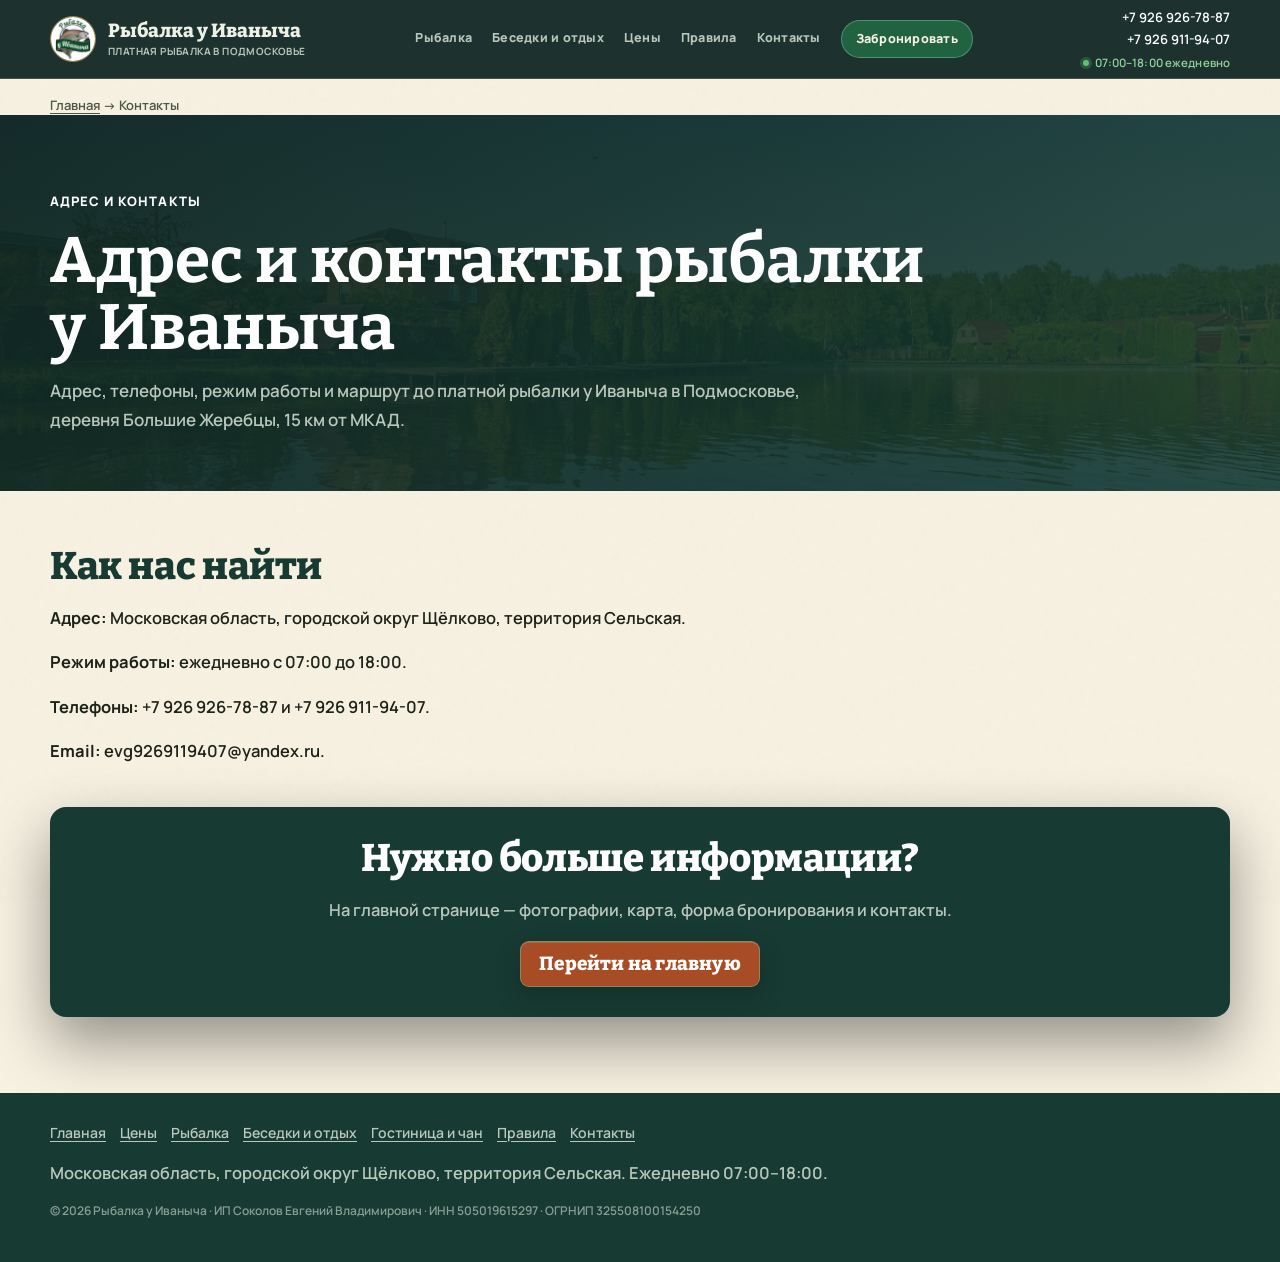
==== commit 5b7a288f: "Add files via upload" ====
--- a/contacts/index.html
+++ b/contacts/index.html
@@ -1,4 +1,4 @@
-<!doctype html><html lang="ru"><head><meta charset="utf-8"><meta name="viewport" content="width=device-width, initial-scale=1"><title>Адрес и контакты платной рыбалки у Иваныча, Большие Жеребцы</title><meta name="robots" content="index,follow"><meta name="description" content="Адрес, телефоны, режим работы и маршрут до платной рыбалки у Иваныча в Подмосковье, деревня Большие Жеребцы, 15 км от МКАД."><link rel="canonical" href="https://xn-----6kcacabm7cqk5a2a2cxd8bm.xn--p1ai/contacts/"><meta property="og:type" content="website"><meta property="og:title" content="Адрес и контакты платной рыбалки у Иваныча, Большие Жеребцы"><meta property="og:description" content="Адрес, телефоны, режим работы и маршрут до платной рыбалки у Иваныча в Подмосковье, деревня Большие Жеребцы, 15 км от МКАД."><meta property="og:url" content="https://xn-----6kcacabm7cqk5a2a2cxd8bm.xn--p1ai/contacts/"><meta property="og:site_name" content="Рыбалка у Иваныча"><meta property="og:image" content="https://xn-----6kcacabm7cqk5a2a2cxd8bm.xn--p1ai/images/backgrounds/pagebackground.webp"><meta property="og:locale" content="ru_RU"><link rel="icon" href="../favicon/favicon.ico" sizes="any"><link rel="icon" type="image/png" sizes="32x32" href="../favicon/favicon-32x32.png"><link rel="apple-touch-icon" sizes="180x180" href="../favicon/apple-touch-icon.png"><link rel="manifest" href="../favicon/site.webmanifest"><meta name="theme-color" content="#16302a"><link rel="stylesheet" href="../css/styles.min.css?v=20261025"><link rel="stylesheet" href="../css/seo-pages.min.css?v=20261025"><script type="application/ld+json">{"@context":"https://schema.org","@graph":[{"@context":"https://schema.org","@type":["LocalBusiness","SportsActivityLocation"],"name":"Рыбалка у Иваныча","url":"https://xn-----6kcacabm7cqk5a2a2cxd8bm.xn--p1ai/","image":"https://xn-----6kcacabm7cqk5a2a2cxd8bm.xn--p1ai/images/backgrounds/pagebackground.webp","description":"Платная рыбалка у Иваныча в Подмосковье, деревня Большие Жеребцы, 15 км от МКАД. Рыбалка на карпа, карася, форель и осетра, беседки у воды, домики для проживания и банный чан.","address":{"@type":"PostalAddress","streetAddress":"СПК «Ромашка»","addressRegion":"Московская область","addressLocality":"Большие Жеребцы","addressCountry":"RU"},"telephone":["+7-926-926-78-87","+7-926-911-94-07"],"email":"evg9269119407@yandex.ru","geo":{"@type":"GeoCoordinates","latitude":55.865551,"longitude":38.050037},"openingHours":"Mo-Su 07:00-18:00","priceRange":"₽₽","areaServed":[{"@type":"AdministrativeArea","name":"Москва"},{"@type":"AdministrativeArea","name":"Московская область"}],"availableLanguage":"ru","openingHoursSpecification":[{"@type":"OpeningHoursSpecification","dayOfWeek":["Monday","Tuesday","Wednesday","Thursday","Friday","Saturday","Sunday"],"opens":"07:00","closes":"18:00"}],"hasMap":"https://yandex.ru/maps/-/CXQ~MGIT","knowsAbout":["платная рыбалка","рыбалка в Подмосковье","карп","карась","форель","осётр","беседки у воды","отдых на природе"],"@id":"https://xn-----6kcacabm7cqk5a2a2cxd8bm.xn--p1ai/#business"},{"@type":"WebSite","@id":"https://xn-----6kcacabm7cqk5a2a2cxd8bm.xn--p1ai/#website","url":"https://xn-----6kcacabm7cqk5a2a2cxd8bm.xn--p1ai/","name":"Рыбалка у Иваныча","inLanguage":"ru-RU","publisher":{"@id":"https://xn-----6kcacabm7cqk5a2a2cxd8bm.xn--p1ai/#business"}},{"@context":"https://schema.org","@type":"WebPage","@id":"https://xn-----6kcacabm7cqk5a2a2cxd8bm.xn--p1ai/contacts/#webpage","url":"https://xn-----6kcacabm7cqk5a2a2cxd8bm.xn--p1ai/contacts/","name":"Адрес и контакты платной рыбалки у Иваныча, Большие Жеребцы","description":"Адрес, телефоны, режим работы и маршрут до платной рыбалки у Иваныча в Подмосковье, деревня Большие Жеребцы, 15 км от МКАД.","inLanguage":"ru-RU","isPartOf":{"@id":"https://xn-----6kcacabm7cqk5a2a2cxd8bm.xn--p1ai/#website"},"about":{"@id":"https://xn-----6kcacabm7cqk5a2a2cxd8bm.xn--p1ai/#business"}}]}</script><!-- Yandex.Metrika counter -->
+<!doctype html><html lang="ru"><head><meta charset="utf-8"><meta name="viewport" content="width=device-width, initial-scale=1"><title>Адрес и контакты платной рыбалки у Иваныча, Большие Жеребцы</title><meta name="robots" content="index,follow"><meta name="description" content="Адрес, телефоны, режим работы и маршрут до платной рыбалки у Иваныча в Подмосковье, деревня Большие Жеребцы, 15 км от МКАД."><link rel="canonical" href="https://xn-----6kcacabm7cqk5a2a2cxd8bm.xn--p1ai/contacts/"><meta property="og:type" content="website"><meta property="og:title" content="Адрес и контакты платной рыбалки у Иваныча, Большие Жеребцы"><meta property="og:description" content="Адрес, телефоны, режим работы и маршрут до платной рыбалки у Иваныча в Подмосковье, деревня Большие Жеребцы, 15 км от МКАД."><meta property="og:url" content="https://xn-----6kcacabm7cqk5a2a2cxd8bm.xn--p1ai/contacts/"><meta property="og:site_name" content="Рыбалка у Иваныча"><meta property="og:image" content="https://xn-----6kcacabm7cqk5a2a2cxd8bm.xn--p1ai/images/backgrounds/pagebackground.webp"><meta property="og:locale" content="ru_RU"><link rel="icon" href="../favicon/favicon.ico" sizes="any"><link rel="icon" type="image/png" sizes="32x32" href="../favicon/favicon-32x32.png"><link rel="apple-touch-icon" sizes="180x180" href="../favicon/apple-touch-icon.png"><link rel="manifest" href="../favicon/site.webmanifest"><meta name="theme-color" content="#16302a"><link rel="stylesheet" href="../css/styles.min.css?v=20261033"><link rel="stylesheet" href="../css/seo-pages.min.css?v=20261025"><script type="application/ld+json">{"@context":"https://schema.org","@graph":[{"@context":"https://schema.org","@type":["LocalBusiness","SportsActivityLocation"],"name":"Рыбалка у Иваныча","url":"https://xn-----6kcacabm7cqk5a2a2cxd8bm.xn--p1ai/","image":"https://xn-----6kcacabm7cqk5a2a2cxd8bm.xn--p1ai/images/backgrounds/pagebackground.webp","description":"Платная рыбалка у Иваныча в Подмосковье, деревня Большие Жеребцы, 15 км от МКАД. Рыбалка на карпа, карася, форель и осетра, беседки у воды, домики для проживания и банный чан.","address":{"@type":"PostalAddress","streetAddress":"территория Сельская","addressRegion":"Московская область","addressLocality":"городской округ Щёлково","addressCountry":"RU"},"telephone":["+7-926-926-78-87","+7-926-911-94-07"],"email":"evg9269119407@yandex.ru","openingHours":"Mo-Su 07:00-18:00","priceRange":"₽₽","areaServed":[{"@type":"AdministrativeArea","name":"Москва"},{"@type":"AdministrativeArea","name":"Московская область"}],"availableLanguage":"ru","openingHoursSpecification":[{"@type":"OpeningHoursSpecification","dayOfWeek":["Monday","Tuesday","Wednesday","Thursday","Friday","Saturday","Sunday"],"opens":"07:00","closes":"18:00"}],"hasMap":"https://yandex.ru/maps/-/CXQ3VB7J","knowsAbout":["платная рыбалка","рыбалка в Подмосковье","карп","карась","форель","осётр","беседки у воды","отдых на природе"],"@id":"https://xn-----6kcacabm7cqk5a2a2cxd8bm.xn--p1ai/#business"},{"@type":"WebSite","@id":"https://xn-----6kcacabm7cqk5a2a2cxd8bm.xn--p1ai/#website","url":"https://xn-----6kcacabm7cqk5a2a2cxd8bm.xn--p1ai/","name":"Рыбалка у Иваныча","inLanguage":"ru-RU","publisher":{"@id":"https://xn-----6kcacabm7cqk5a2a2cxd8bm.xn--p1ai/#business"}},{"@context":"https://schema.org","@type":"WebPage","@id":"https://xn-----6kcacabm7cqk5a2a2cxd8bm.xn--p1ai/contacts/#webpage","url":"https://xn-----6kcacabm7cqk5a2a2cxd8bm.xn--p1ai/contacts/","name":"Адрес и контакты платной рыбалки у Иваныча, Большие Жеребцы","description":"Адрес, телефоны, режим работы и маршрут до платной рыбалки у Иваныча в Подмосковье, деревня Большие Жеребцы, 15 км от МКАД.","inLanguage":"ru-RU","isPartOf":{"@id":"https://xn-----6kcacabm7cqk5a2a2cxd8bm.xn--p1ai/#website"},"about":{"@id":"https://xn-----6kcacabm7cqk5a2a2cxd8bm.xn--p1ai/#business"}}]}</script><!-- Yandex.Metrika counter -->
 <script>
 (function(m,e,t,r,i,k,a){m[i]=m[i]||function(){(m[i].a=m[i].a||[]).push(arguments)};
 m[i].l=1*new Date();
@@ -12,4 +12,4 @@
 </script>
 <noscript><div><img src="https://mc.yandex.ru/watch/28138044" style="position:absolute;left:-9999px" alt=""></div></noscript>
 <!-- /Yandex.Metrika counter -->
-</head><body class="seo-page"><div class="top"><header class="shell"><a class="brand" href="../" aria-label="Рыбалка у Иваныча — на главную"><span class="stamp-mark"><img src="../images/embedded/embedded-0.webp" width="180" height="180" alt="Рыбалка у Иваныча" decoding="async"></span><span class="brand-name">Рыбалка у Иваныча<small>Платная рыбалка в Подмосковье</small></span></a><nav id="nav-menu" aria-label="Основная навигация"><a href="../prices/">Цены</a><a href="../gazebos/">Беседки</a><a href="../fishing/">Рыбалка</a><a href="../rules/">Правила</a><a href="../contacts/">Контакты</a></nav><div class="contacts"><a href="tel:+79269267887">+7 926 926-78-87</a><br><a href="tel:+79269119407">+7 926 911-94-07</a><br><span class="online">07:00–18:00 ежедневно</span></div></header></div><div class="seo-breadcrumbs"><div class="shell"><a href="../">Главная</a> → Контакты</div></div><main><section class="page-hero"><div class="shell"><span class="eyebrow">Адрес и контакты</span><h1>Адрес и контакты рыбалки у Иваныча</h1><p>Адрес, телефоны, режим работы и маршрут до платной рыбалки у Иваныча в Подмосковье, деревня Большие Жеребцы, 15 км от МКАД.</p></div></section><section class="seo-content"><div class="shell"><h2>Как нас найти</h2><p><strong>Адрес:</strong> Московская область, Щёлковский район, деревня Большие Жеребцы, СПК «Ромашка».</p><p><strong>Режим работы:</strong> ежедневно с 07:00 до 18:00.</p><p><strong>Телефоны:</strong> <a href="tel:+79269267887">+7 926 926-78-87</a> и <a href="tel:+79269119407">+7 926 911-94-07</a>.</p><p><strong>Email:</strong> <a href="mailto:evg9269119407@yandex.ru">evg9269119407@yandex.ru</a>.</p><p><strong>GPS:</strong> 55.865551, 38.050037.</p><div class="seo-cta official-site-cta"><h2>Нужно больше информации?</h2><p>На главной странице — фотографии, карта, форма бронирования и контакты.</p><a class="btn btn--green" href="../">Перейти на главную</a></div></div></section></main><footer class="seo-footer"><div class="shell"><div class="seo-footer-links"><a href="../">Главная</a><a href="../prices/">Цены</a><a href="../fishing/">Рыбалка</a><a href="../gazebos/">Беседки и отдых</a><a href="../hotel/">Гостиница и чан</a><a href="../rules/">Правила</a><a href="../contacts/">Контакты</a></div><p>Московская область, Щёлковский район, деревня Большие Жеребцы, СПК «Ромашка». Ежедневно 07:00–18:00.</p><p class="footer-legal">© 2026 Рыбалка у Иваныча · ИП Соколов Евгений Владимирович · ИНН 505019615297 · ОГРНИП 325508100154250</p></div></footer></body></html>+</head><body class="seo-page"><div class="top"><header class="shell"><a class="brand" href="../" aria-label="Рыбалка у Иваныча — на главную"><span class="stamp-mark"><img src="../images/embedded/embedded-0.webp" width="180" height="180" alt="Рыбалка у Иваныча" decoding="async"></span><span class="brand-name">Рыбалка у Иваныча<small>Платная рыбалка в Подмосковье</small></span></a><nav id="nav-menu" aria-label="Основная навигация"><a href="../fishing/">Рыбалка</a><a href="../gazebos/">Беседки и отдых</a><a href="../prices/">Цены</a><a href="../rules/">Правила</a><a href="../contacts/">Контакты</a><a href="../#booking" class="nav-book">Забронировать</a></nav><div class="contacts"><a href="tel:+79269267887">+7 926 926-78-87</a><br><a href="tel:+79269119407">+7 926 911-94-07</a><br><span class="online">07:00–18:00 ежедневно</span></div></header></div><div class="seo-breadcrumbs"><div class="shell"><a href="../">Главная</a> → Контакты</div></div><main><section class="page-hero"><div class="shell"><span class="eyebrow">Адрес и контакты</span><h1>Адрес и контакты рыбалки у Иваныча</h1><p>Адрес, телефоны, режим работы и маршрут до платной рыбалки у Иваныча в Подмосковье, деревня Большие Жеребцы, 15 км от МКАД.</p></div></section><section class="seo-content"><div class="shell"><h2>Как нас найти</h2><p><strong>Адрес:</strong> Московская область, городской округ Щёлково, территория Сельская.</p><p><strong>Режим работы:</strong> ежедневно с 07:00 до 18:00.</p><p><strong>Телефоны:</strong> <a href="tel:+79269267887">+7 926 926-78-87</a> и <a href="tel:+79269119407">+7 926 911-94-07</a>.</p><p><strong>Email:</strong> <a href="mailto:evg9269119407@yandex.ru">evg9269119407@yandex.ru</a>.</p><div class="seo-cta official-site-cta"><h2>Нужно больше информации?</h2><p>На главной странице — фотографии, карта, форма бронирования и контакты.</p><a class="btn btn--green" href="../">Перейти на главную</a></div></div></section></main><footer class="seo-footer"><div class="shell"><div class="seo-footer-links"><a href="../">Главная</a><a href="../prices/">Цены</a><a href="../fishing/">Рыбалка</a><a href="../gazebos/">Беседки и отдых</a><a href="../hotel/">Гостиница и чан</a><a href="../rules/">Правила</a><a href="../contacts/">Контакты</a></div><p>Московская область, городской округ Щёлково, территория Сельская. Ежедневно 07:00–18:00.</p><p class="footer-legal">© 2026 Рыбалка у Иваныча · ИП Соколов Евгений Владимирович · ИНН 505019615297 · ОГРНИП 325508100154250</p></div></footer></body></html>
--- a/css/styles.min.css
+++ b/css/styles.min.css
@@ -1 +1 @@
-@font-face{font-family:Bitter;src:url(../fonts/Bitter.woff2) format("woff2");font-style:normal;font-weight:100 900;font-display:swap}@font-face{font-family:Manrope;src:url(../fonts/Manrope.woff2) format("woff2");font-style:normal;font-weight:200 800;font-display:swap}@font-face{font-family:JetBrains Mono;src:url(../fonts/JetBrainsMono.woff2) format("woff2");font-style:normal;font-weight:100 800;font-display:swap}@font-face{font-family:IBM Plex Sans;src:url(../fonts/ibm-plex-sans.ttf) format("truetype");font-style:normal;font-weight:100 700;font-display:swap}@font-face{font-family:Geoform;src:url(../fonts/Geoform.ttf) format("truetype");font-style:normal;font-weight:900;font-display:swap}.rub-symbol{display:inline-block;width:auto;height:auto;vertical-align:baseline;overflow:visible;white-space:nowrap;text-indent:0;color:inherit;background:none;font-family:Manrope,Arial,sans-serif;font-weight:600;line-height:1;-webkit-text-stroke:0;text-rendering:geometricPrecision;-webkit-font-smoothing:antialiased}:root{--p-river-deep:#0f2622;--p-river:#173a32;--p-river-mid:#2c5a4c;--p-moss:#5e7a45;--p-rust:#a84c26;--p-rust-dark:#7c3618;--p-brass:#a3823f;--p-brass-light:#cbab6c;--p-parchment:#efe6d1;--p-paper:#f7f1e2;--p-cream-edge:#e4d8ba;--p-ink:#1d2318;--p-ink-soft:#4d5646;--bg:var(--p-paper);--bg-alt:var(--p-parchment);--bg-cover:var(--p-river-deep);--bg-cover-mid:var(--p-river);--fg:var(--p-ink);--fg-soft:var(--p-ink-soft);--fg-on-cover:#eef1e6;--fg-on-cover-soft:#b9c7bc;--accent:var(--p-rust);--accent-dark:var(--p-rust-dark);--brand:var(--p-river);--brass:var(--p-brass);--green:#2f7d54;--green-dark:#245f40;--green-light:#8fd39b;--border:color-mix(in srgb, var(--p-ink) 16%, transparent);--border-cover:color-mix(in srgb, #fff 16%, transparent);--shadow-card:0 14px 34px rgba(20,24,14,.14);--shadow-deep:0 26px 60px rgba(6,12,8,.42);--shadow-rest:0 2px 6px rgba(20,24,14,.05),0 1px 2px rgba(20,24,14,.06);--space-section:clamp(48px,5vw,76px);--font-display:"Bitter",Georgia,serif;--font-body:"Manrope",Arial,sans-serif;--font-mono:var(--font-body);--line:var(--border);--line-strong:color-mix(in srgb,var(--border) 200%,transparent);--fg-muted:var(--fg-soft)}*{box-sizing:border-box}html{scroll-behavior:smooth;--header-h:78px}section[id],#main-content [id]{scroll-margin-top:calc(var(--header-h) + 14px)}body{margin:0;background:var(--bg);color:var(--fg);font-family:var(--font-body);font-weight:600;font-style:normal;line-height:1.55;font-size:16.5px;position:relative;overflow-x:hidden}body:before{content:"";pointer-events:none;position:fixed;inset:0;z-index:40;opacity:.025;mix-blend-mode:multiply;background-image:url("data:image/svg+xml,%3Csvg viewBox='0 0 180 180' xmlns='http://www.w3.org/2000/svg'%3E%3Cfilter id='n'%3E%3CfeTurbulence type='fractalNoise' baseFrequency='.85' numOctaves='3' stitchTiles='stitch'/%3E%3C/filter%3E%3Crect width='100%25' height='100%25' filter='url(%23n)'/%3E%3C/svg%3E")}.page-bg{position:fixed;inset:0;z-index:-2;overflow:hidden;background:var(--p-river-deep) url(../images/backgrounds/pagebackground.webp) center/cover no-repeat;pointer-events:none}.page-bg:after{content:"";position:absolute;inset:0;background:#091411a6}@media(max-width:680px){.page-bg{position:fixed}}a{color:inherit;text-decoration:none}a:focus-visible,button:focus-visible{outline:3px solid var(--accent);outline-offset:3px}.shell{width:min(1220px,calc(100% - 40px));margin:auto}.skip{position:fixed;left:16px;top:12px;z-index:60;transform:translateY(-180%);padding:12px 18px;border-radius:6px;background:var(--fg);color:#fff;font-weight:800;transition:transform .2s}.skip:focus{transform:none}svg.sprite{position:absolute;width:0;height:0;overflow:hidden}.icon{width:1em;height:1em;display:inline-block;fill:none;stroke:currentColor;stroke-width:1.8;vertical-align:-.15em}h2{font-family:var(--font-display)}.booking-section>.shell>h2 em{font:inherit;font-style:normal}.eyebrow{display:inline-flex;align-items:center;gap:12px;font-family:var(--font-body);font-size:12px;font-weight:800;letter-spacing:.08em;text-transform:uppercase;color:var(--accent)}.eyebrow svg{width:20px;height:20px;flex-shrink:0}.section--alt .eyebrow,.contact-main .eyebrow{color:var(--brass-light,var(--brass))}.section--alt .eyebrow svg,.contact-main .eyebrow svg{color:var(--brass-light,var(--brass))}.seam{position:relative;z-index:3;height:32px;margin:0 0 -16px;pointer-events:none;background:transparent;overflow:visible;display:flex;align-items:center}.seam:before{display:block;content:"";position:absolute;width:100%;height:100%;top:0;left:0;background:url('data:image/svg+xml;utf8,<svg viewBox="0 0 1200 60" xmlns="http://www.w3.org/2000/svg" preserveAspectRatio="none"><defs><linearGradient id="seamGrad" x1="0%" y1="0%" x2="0%" y2="100%"><stop offset="0%" style="stop-color:rgba(194,149,88,0.12)"/><stop offset="50%" style="stop-color:rgba(194,149,88,0.06)"/><stop offset="100%" style="stop-color:rgba(194,149,88,0)"/></linearGradient></defs><path d="M0,30 C200,15 400,15 600,30 C800,45 1000,45 1200,30 L1200,60 L0,60 Z" fill="url(%23seamGrad)"/></svg>') no-repeat center/100% 100%;opacity:.7}.seam--bg,.seam--alt{--seam-fill:transparent}.seam,.seam--cover{display:none!important}@media(max-width:680px){.seam{height:32px;margin:0 0 -16px}}.top{position:sticky;top:0;z-index:30;background:color-mix(in srgb,var(--bg-cover) 94%,transparent);backdrop-filter:blur(10px);border-bottom:1px solid var(--border-cover)}header{min-height:78px;display:flex;align-items:center;gap:28px;justify-content:space-between;color:var(--fg-on-cover)}.brand{display:flex;align-items:center;gap:12px;min-width:max-content}.stamp-mark{width:46px;height:46px;border-radius:50%;border:1.5px solid var(--brass-light,var(--brass));display:grid;place-items:center;color:var(--brass-light,var(--brass));background:#cbab6c24;flex:none;overflow:hidden}.stamp-mark .icon{width:22px;height:22px}.stamp-mark img{width:100%;height:100%;object-fit:contain;display:block}.brand-name{font-family:var(--font-display);font-size:19px;font-weight:800;line-height:1.1}.brand-name small{display:block;font-family:var(--font-mono);font-weight:700;letter-spacing:.04em;color:var(--fg-on-cover-soft);font-size:10px;margin-top:5px;text-transform:uppercase}nav#nav-menu{display:flex;align-items:center;gap:20px;font-size:12.5px;font-weight:800;letter-spacing:.02em}nav#nav-menu a{padding:12px 0;border-bottom:2px solid transparent;white-space:nowrap;transition:.2s ease;color:var(--fg-on-cover-soft)}nav#nav-menu a:hover{color:#fff;border-color:var(--accent)}.contacts{text-align:right;font-family:var(--font-mono);font-size:13px;font-weight:600;line-height:1.7;white-space:nowrap;color:#fff}.online{display:inline-flex;align-items:center;gap:6px;color:#8fd39b;font-family:var(--font-body);font-size:11.5px;font-weight:600;letter-spacing:.01em}.online:before{content:"";width:6px;height:6px;border-radius:50%;background:#5ec472;box-shadow:0 0 0 3px #5ec47240}.nav-toggle{display:none;position:relative;width:44px;height:44px;border:0;background:none;cursor:pointer;padding:0}.nav-toggle span{position:absolute;left:9px;width:26px;height:2px;background:#fff;border-radius:2px;transition:transform .25s ease,opacity .2s ease}.nav-toggle span:nth-child(1){top:15px}.nav-toggle span:nth-child(2){top:21px}.nav-toggle span:nth-child(3){top:27px}.nav-toggle[aria-expanded=true] span:nth-child(1){transform:translateY(7px) rotate(45deg)}.nav-toggle[aria-expanded=true] span:nth-child(2){opacity:0}.nav-toggle[aria-expanded=true] span:nth-child(3){transform:translateY(-7px) rotate(-45deg)}.hero{position:relative;isolation:isolate;overflow:visible;min-height:500px;padding:78px 0 42px;color:#fff}.hero:before{display:none}.hero-eyebrow{font-family:var(--font-body);color:var(--brass-light,var(--brass));text-transform:uppercase;letter-spacing:.15em;font-size:12px;font-weight:800;display:flex;align-items:center;gap:9px}.hero-eyebrow .icon{width:16px;height:16px}.hero h1{max-width:680px;margin:20px 0 18px;font-family:var(--font-display);font-size:clamp(42px,5.8vw,70px);font-weight:900;line-height:1.04;letter-spacing:-.02em;text-shadow:0 4px 26px rgba(0,0,0,.35)}.hero h1 em{font-style:normal;color:var(--brass-light,var(--brass))}.hero p{max-width:500px;margin:0 0 26px;color:#fffffff0;font-size:16px;font-weight:600;line-height:1.65;text-shadow:0 2px 14px rgba(0,0,0,.4)}.hero-actions{display:flex;flex-wrap:wrap;gap:14px}.btn{appearance:none;display:inline-flex;align-items:center;gap:8px;min-height:52px;padding:14px 28px;border-radius:10px;border:1.5px solid transparent;font:800 13px/1 var(--font-body);letter-spacing:.03em;text-transform:uppercase;cursor:pointer;transition:.22s ease}.btn--solid{background:var(--accent);color:#fff;box-shadow:0 10px 24px #7c361852}.btn--solid:hover{background:var(--accent-dark);transform:translateY(-2px);box-shadow:0 14px 30px #7c361866}.btn--ghost{border-color:#fff6;color:#fff}.btn--ghost:hover{border-color:#fff;background:#ffffff1a;transform:translateY(-2px)}.btn--about{background:#0f231d57;color:#f4f0df;border-color:#c8a45db8;box-shadow:0 8px 22px #0000002e,inset 0 1px #ffffff14;backdrop-filter:blur(6px);-webkit-backdrop-filter:blur(6px);font-family:var(--font-display);font-size:19px;font-weight:900;letter-spacing:.01em;text-transform:none;min-height:58px;padding:14px 32px}.btn--about:hover{background:#c8a45d29;border-color:#d5b46f;color:#fff;transform:translateY(-2px);box-shadow:0 12px 28px #00000040,0 0 18px #c8a45d29}.btn--about .icon{width:14px;height:14px;opacity:.9;transition:transform .22s ease}.btn--about:hover .icon{transform:translate(4px)}.btn--green{background:#236c46c7;color:#f7f3e5;border:1.5px solid rgba(112,190,140,.55);box-shadow:0 10px 24px #081c1447,inset 0 1px #ffffff1f;backdrop-filter:blur(6px);-webkit-backdrop-filter:blur(6px);font-family:var(--font-display);font-size:19px;font-weight:900;letter-spacing:.01em;text-transform:none;min-height:58px;padding:14px 32px}.btn--green:hover{background:#308557e6;border-color:#9bd6aec7;transform:translateY(-2px);box-shadow:0 14px 32px #081c145c,0 0 18px #4ea06c29}.btn--green .icon{width:14px;height:14px;transition:transform .22s ease}.btn--green:hover .icon{transform:translateY(3px)}.quicklinks{position:relative;z-index:2;padding:18px 0 78px;margin-top:-20px;overflow:visible}.quicklinks:before{display:none}.quicklinks:after{display:none}.ql-grid{display:grid;grid-template-columns:repeat(3,1fr);gap:12px;align-items:center}.ql-card{position:relative;display:flex;align-items:center;justify-content:center;min-height:52px;padding:14px 28px;background:#236c46c7;color:#f7f3e5;border:1.5px solid rgba(112,190,140,.55);border-radius:10px;box-shadow:0 10px 24px #081c1447,inset 0 1px #ffffff1f;backdrop-filter:blur(6px);-webkit-backdrop-filter:blur(6px);transition:transform .22s ease,background .22s ease,border-color .22s ease,box-shadow .22s ease}.ql-card:hover{background:#308557e6;border-color:#9bd6aec7;transform:translateY(-2px);box-shadow:0 14px 32px #081c145c,0 0 18px #4ea06c29}.ql-card .ql-left{position:relative;z-index:4;display:flex;align-items:center;justify-content:center;width:100%;min-width:0}.ql-card .ql-icon{display:none}.ql-card .ql-icon .icon{width:21px;height:21px}.ql-card .ql-text{display:flex;flex-direction:column;align-items:center}.ql-card .ql-label{font-family:var(--font-display);font-size:16px;font-weight:900;font-style:normal;line-height:1.15;letter-spacing:.01em;color:#f7f3e5;position:relative;white-space:nowrap;z-index:5;text-align:center}.ql-card .ql-sub,.ql-card .ql-arrow{display:none}.ql-card:after{display:none}.ql-effect-one:before{display:none}.ql-effect-one:hover:before{display:none}.ql-effect-two:before{display:none}.ql-effect-two:hover:before{display:none}.ql-effect-two:after{display:none}.ql-effect-two:hover:after{display:none}.ql-effect-three:before{display:none}.ql-effect-three:hover:before{display:none}.ql-effect-three:after{display:none}.ql-effect-three:hover:after{display:none}.ql-card:hover .ql-label{color:#fff}@media(max-width:680px){.ql-card{min-height:48px;padding:12px 24px}.ql-card .ql-label{font-size:14px}}@media(prefers-reduced-motion:reduce){.ql-card,.ql-card:before,.ql-card:after,.ql-card .ql-icon,.ql-card .ql-arrow{transition:none!important}}@media(max-width:680px){.ql-grid{grid-template-columns:1fr}.quicklinks{padding:18px 0 22px;margin-top:-36px}.quicklinks:after{height:90px;bottom:-55px}}.section{padding:calc(var(--space-section) - 28px) 0 var(--space-section);position:relative}.section:before{content:"";position:absolute;inset:0;z-index:-1;background:color-mix(in srgb,var(--bg) 74%,transparent);backdrop-filter:blur(9px) saturate(1.1);-webkit-backdrop-filter:blur(9px) saturate(1.1)}.section--alt:before{background:color-mix(in srgb,var(--bg-alt) 74%,transparent)}.section:before{mask-image:linear-gradient(to bottom,transparent 0,#000 26px,#000 calc(100% - 26px),transparent 100%);-webkit-mask-image:linear-gradient(to bottom,transparent 0,#000 26px,#000 calc(100% - 26px),transparent 100%)}.section:not(#price){margin-top:-26px}.section:not(#price):after{content:"";position:absolute;left:0;right:0;top:-34px;height:68px;z-index:-1;pointer-events:none;backdrop-filter:blur(20px) saturate(1.1);-webkit-backdrop-filter:blur(20px) saturate(1.1);mask-image:linear-gradient(to bottom,transparent 0,#000 40%,#000 60%,transparent 100%);-webkit-mask-image:linear-gradient(to bottom,transparent 0,#000 40%,#000 60%,transparent 100%)}@media(max-width:680px){.section:before{mask-image:linear-gradient(to bottom,transparent 0,#000 16px,#000 calc(100% - 16px),transparent 100%);-webkit-mask-image:linear-gradient(to bottom,transparent 0,#000 16px,#000 calc(100% - 16px),transparent 100%)}.section:not(#price){margin-top:-16px}.section:not(#price):after{top:-24px;height:48px}}main{padding:0}.intro{display:flex;align-items:end;justify-content:space-between;gap:30px;margin-bottom:32px}h2{margin:10px 0 0;font:800 clamp(32px,4.2vw,54px)/1.1 var(--font-display);color:var(--brand);letter-spacing:-.01em;text-wrap:balance}.section-lead{max-width:600px;margin:14px 0 0;color:var(--fg-soft);font-size:16.5px;font-weight:600;line-height:1.7}.intro p{max-width:400px;margin:0;color:var(--fg-soft);font-size:15px;font-weight:600;line-height:1.65}.rate-tabs{display:flex;flex-wrap:wrap;gap:8px;margin:28px 0 24px}.rate-tab{min-height:44px;border:1.5px solid var(--border);border-radius:999px;background:transparent;color:var(--brand);padding:10px 18px;font:700 11px var(--font-body);letter-spacing:.02em;text-transform:uppercase;cursor:pointer;transition:.2s ease}.rate-tab.active,.rate-tab:hover{background:var(--brand);color:#fff;border-color:var(--brand)}.rate-panel{display:none;grid-template-columns:repeat(3,1fr);gap:16px}.rate-panel.active{display:grid}.stub{position:relative;padding:28px 26px 24px;background:color-mix(in srgb,var(--bg) 80%,transparent);backdrop-filter:blur(8px);-webkit-backdrop-filter:blur(8px);border:1px solid var(--border);border-radius:16px;box-shadow:var(--shadow-rest);transition:.22s ease}.stub:hover{transform:translateY(-3px);box-shadow:var(--shadow-card);border-color:color-mix(in srgb,var(--accent) 40%,var(--border))}.stub .s-label{font-family:var(--font-mono);font-size:11.5px;font-weight:700;letter-spacing:.05em;color:var(--fg-soft);text-transform:uppercase}.stub .s-price{display:block;margin:14px 0 6px;font-family:var(--font-display);font-weight:900;font-size:clamp(28px,5vw,44px);color:var(--accent);line-height:1.1;letter-spacing:-.02em}.stub .s-price .rub{font-family:inherit;font-weight:inherit;font-size:.55em;line-height:1;opacity:1;margin-left:.08em;color:currentColor}.stub .s-note{color:var(--fg-soft);font-size:13.5px;font-weight:600;line-height:1.6}.stub.featured{background:var(--bg-cover);color:var(--fg-on-cover);border-color:transparent;box-shadow:0 18px 40px #0f262247}.stub.featured:hover{box-shadow:0 22px 48px #0f262257;border-color:transparent}.stub.featured .s-label{color:var(--fg-on-cover-soft)}.stub.featured .s-price{color:var(--brass-light,var(--brass))}.stub.featured .s-note{color:var(--fg-on-cover-soft)}.stay-block{display:grid;grid-template-columns:1.05fr .95fr;gap:36px;align-items:stretch;margin-top:34px}.stay-block+.stay-block{margin-top:28px}.stay-block--reverse{grid-template-columns:.95fr 1.05fr}.stay-block--reverse .stay-media{order:2}.stay-block--reverse .stay-info{order:1}.stay-media{position:relative}.stay-carousel{position:relative;border-radius:22px;overflow:hidden;box-shadow:var(--shadow-deep);aspect-ratio:4/3;background:var(--bg-cover)}.stay-track{display:flex;height:100%;width:100%;transition:transform .55s cubic-bezier(.22,.85,.3,1);will-change:transform}.stay-slide{position:relative;flex:0 0 100%;height:100%}.stay-slide img{width:100%;height:100%;object-fit:cover;display:block}.stay-carousel:after{content:"";position:absolute;inset:0;pointer-events:none;background:linear-gradient(to top,#07120f8c,#07120f00 26%)}.stay-nav{position:absolute;top:50%;transform:translateY(-50%);width:42px;height:42px;border-radius:50%;border:1px solid rgba(255,255,255,.32);background:#0914116b;backdrop-filter:blur(8px);color:#fff;display:flex;align-items:center;justify-content:center;cursor:pointer;z-index:3;transition:background .22s ease,transform .22s ease;padding:0}.stay-nav:hover{background:#091411ad}.stay-nav:active{transform:translateY(-50%) scale(.92)}.stay-nav .icon{width:16px;height:16px}.stay-nav--prev{left:14px}.stay-nav--next{right:14px}.stay-counter{position:absolute;top:16px;right:16px;z-index:3;padding:6px 11px;border-radius:999px;background:#0914116b;backdrop-filter:blur(8px);border:1px solid rgba(255,255,255,.26);color:#fff;font:700 11px var(--font-mono);letter-spacing:.04em}.stay-dots{position:absolute;left:0;right:0;bottom:14px;display:flex;justify-content:center;gap:7px;z-index:3}.stay-dots button{all:unset;width:7px;height:7px;border-radius:50%;background:#ffffff6b;cursor:pointer;transition:.22s ease}.stay-dots button.is-active{background:var(--brass-light,var(--brass));width:20px;border-radius:5px}.stay-info{display:flex;flex-direction:column;padding:6px 4px}.stay-info .eyebrow{margin-bottom:12px}.stay-info h3{font:800 clamp(24px,2.4vw,31px)/1.15 var(--font-display);color:var(--fg);margin:0 0 12px}.stay-info-desc{font-size:15px;line-height:1.65;color:var(--fg-soft);margin:0 0 20px}.stay-info .stay-price-grid{display:grid;grid-template-columns:1fr 1fr;gap:10px;margin:0 0 8px}.stay-info .stay-price{padding:14px 16px;border-radius:13px;background:color-mix(in srgb,var(--p-river) 6%,transparent);border:1px solid var(--border);display:flex;flex-direction:column;gap:5px}.stay-info .stay-price small{font:700 10px var(--font-body);letter-spacing:.09em;text-transform:uppercase;color:var(--fg-soft)}.stay-info .stay-price strong{font:900 clamp(26px,5vw,36px) var(--font-display);color:var(--accent);white-space:nowrap;line-height:1;letter-spacing:-.01em}.stay-info .stay-price strong .rub{font-family:inherit;font-size:.72em;font-weight:inherit;line-height:1;color:currentColor;margin-left:.06em}.stay-price-single{padding:16px 18px;border-radius:13px;background:color-mix(in srgb,var(--p-river) 6%,transparent);border:1px solid var(--border);display:flex;align-items:baseline;gap:10px;margin-bottom:8px}.stay-price-single strong{font:900 clamp(26px,5vw,36px) var(--font-display);color:var(--accent);line-height:1;letter-spacing:-.02em}.stay-price-single strong .rub{font-family:inherit;font-size:.72em;font-weight:inherit;line-height:1;color:currentColor;margin-left:.06em}.stay-price-single>span{font:700 10px var(--font-body);letter-spacing:.09em;text-transform:uppercase;color:var(--fg-soft)!important}.stay-info-note{display:block;font-family:var(--font-display);font-size:14px;font-weight:900;text-transform:none;letter-spacing:0;color:var(--fg-soft);margin-bottom:18px;line-height:1.25}.stay-info-note .rub{font-family:inherit;font-size:1em;font-weight:inherit;line-height:1;color:currentColor}.stay-info-note-geoform{font-family:var(--font-display);font-weight:900}.stay-info-list{margin:0 0 24px;padding:0;list-style:none;display:grid;gap:11px}.stay-info-list li{position:relative;padding-left:19px;font-size:14px;font-weight:600;line-height:1.55;color:var(--fg)}.stay-info-list li:before{content:"";position:absolute;left:0;top:.5em;width:6px;height:6px;border-radius:50%;background:var(--accent)}.stay-info .btn{align-self:flex-start;margin-top:0}@media(max-width:900px){.stay-block,.stay-block--reverse{grid-template-columns:1fr;gap:18px}.stay-block--reverse .stay-media,.stay-block--reverse .stay-info{order:initial}.stay-carousel{aspect-ratio:4/3}}@media(max-width:680px){.stay-block{margin-top:24px}.stay-nav{width:36px;height:36px}.stay-info h3{margin-top:4px}.stay-info .stay-price-grid{gap:8px}.stay-info .stay-price strong{font-size:19px}}.filters{display:flex;flex-wrap:wrap;gap:9px;margin:0 0 26px}.filter{appearance:none;min-height:44px;border:1.5px solid var(--border);border-radius:999px;background:transparent;color:var(--brand);padding:10px 17px;font:700 11px var(--font-body);letter-spacing:.02em;text-transform:uppercase;cursor:pointer;transition:.2s ease}.filter:hover,.filter.active{color:#fff;background:var(--brand);border-color:var(--brand)}.grid{display:grid;grid-template-columns:repeat(12,1fr);grid-auto-flow:dense;gap:14px}.card{grid-column:span 3;position:relative;min-height:205px;overflow:hidden;border-radius:14px;background:#d8dcc9;box-shadow:0 8px 20px #14180e1f;cursor:pointer}.card.wide{grid-column:span 6}.card.tall{grid-row:span 2;min-height:426px}.card img{display:block;width:100%;height:100%;position:absolute;inset:0;object-fit:cover;transition:transform .5s ease}.card:after{content:"\421\43c\43e\442\440\435\442\44c";position:absolute;inset:auto 10px 10px auto;border-radius:8px;padding:7px 11px;color:#fff;background:#0f2622d1;font-family:var(--font-mono);font-size:11px;font-weight:600;letter-spacing:.03em;opacity:0;transform:translateY(6px);transition:.25s ease}.card:hover img{transform:scale(1.06)}.card:hover:after{opacity:1;transform:none}.card[hidden]{display:none}.tips-grid{display:grid;grid-template-columns:repeat(3,1fr);gap:16px}.tip-card{position:relative;padding:26px 24px 24px;border-radius:16px;background:color-mix(in srgb,var(--bg) 80%,transparent);backdrop-filter:blur(8px);-webkit-backdrop-filter:blur(8px);border:1px solid var(--border);box-shadow:var(--shadow-rest);transition:.22s ease}.tip-card:hover{transform:translateY(-3px);box-shadow:var(--shadow-card);border-color:color-mix(in srgb,var(--accent) 40%,var(--border))}.tip-fish{display:inline-flex;align-items:center;justify-content:center;width:48px;height:26px;color:var(--accent);margin-bottom:10px}.tip-fish .icon{width:100%;height:100%}.tip-card h3{margin:0 0 12px;font:800 24px var(--font-display);color:var(--brand)}.tip-card ul{margin:0;padding:0;list-style:none;display:grid;gap:11px}.tip-card li{position:relative;padding-left:18px;color:var(--fg-soft);font-size:14px;font-weight:600;line-height:1.6}.tip-card li:before{content:"";position:absolute;left:0;top:.55em;width:7px;height:7px;border-radius:50%;background:var(--accent)}@media(max-width:960px){.tips-grid{grid-template-columns:1fr}}.rules{display:grid;grid-template-columns:repeat(2,1fr);gap:8px;counter-reset:rule}.rule{display:flex;gap:16px;align-items:flex-start;padding:20px 22px;border-radius:14px;background:color-mix(in srgb,var(--bg) 80%,transparent);backdrop-filter:blur(8px);-webkit-backdrop-filter:blur(8px);border:1px solid var(--border);font-size:14.5px;font-weight:600;line-height:1.65;box-shadow:var(--shadow-rest);transition:.22s ease}.rule:hover{transform:translateY(-2px);box-shadow:var(--shadow-card)}.rule i{flex:none;font-style:normal;font-family:var(--font-body);color:var(--accent);font-weight:800;font-size:24px;letter-spacing:.02em;padding-top:1px;line-height:1;min-width:40px;text-align:center}@media(max-width:680px){.rules{grid-template-columns:1fr;gap:6px}.rule{padding:16px 18px;font-size:15px;gap:12px}.rule i{font-size:20px;min-width:30px}}.contact-grid{display:grid;grid-template-columns:1.2fr .8fr;gap:16px}.contact-main{position:relative;padding:26px 40px 40px;border-radius:18px;background:var(--bg-cover);color:var(--fg-on-cover)}.contact-main h2{color:#fff}.phones{margin-top:22px;display:grid;gap:10px;font-family:var(--font-mono);font-size:26px;font-weight:700}.phones a{display:inline-flex;align-items:center;gap:12px;transition:color .2s ease}.phones a .icon{width:20px;height:20px;flex:none;padding:9px;box-sizing:content-box;border-radius:50%;border:1.5px solid rgba(255,255,255,.28);color:var(--brass-light,var(--brass))}.phones a:hover{color:var(--brass-light,var(--brass))}.phones a:hover .icon{border-color:var(--brass-light,var(--brass));background:#cbab6c24}@media(max-width:680px){.phones{font-size:21px}.phones a .icon{width:16px;height:16px;padding:7px}}.contact-side{padding:32px;border:1.5px solid var(--border);border-radius:14px;background:color-mix(in srgb,var(--bg) 80%,transparent);backdrop-filter:blur(8px);-webkit-backdrop-filter:blur(8px);line-height:1.75;color:var(--fg-soft);font-weight:600;font-size:14.5px}.contact-side b{color:var(--brand);font-family:var(--font-mono);font-size:11px;letter-spacing:.05em;text-transform:uppercase;display:block;margin-bottom:4px}.contact-side .row{margin-bottom:18px}.contact-side .row:last-child{margin-bottom:0}footer{padding:34px 0;color:var(--fg-on-cover-soft);background:var(--bg-cover-mid)}.footer{display:flex;align-items:center;justify-content:space-between;gap:24px;font-size:12px;flex-wrap:wrap}.footer .brand-name{color:#fff;font-size:15px}.footer-links{display:flex;gap:18px;flex-wrap:wrap}.footer-links a:hover{color:#fff}.lightbox{position:fixed;inset:0;z-index:70;display:grid;place-items:center;background:#091411f0;backdrop-filter:blur(6px);opacity:0;pointer-events:none;transition:opacity .25s ease}.lightbox[aria-hidden=false]{opacity:1;pointer-events:auto}.lb-figure{max-width:min(92vw,1100px);max-height:88vh;max-height:88dvh;margin:0;display:grid;gap:10px;justify-items:center}.lb-figure img{max-width:100%;max-height:80vh;max-height:80dvh;border-radius:14px;box-shadow:var(--shadow-deep)}.lb-figure figcaption{font-family:var(--font-mono);color:var(--fg-on-cover-soft);font-size:12px;letter-spacing:.06em}.lb-close,.lb-nav{position:absolute;border:0;background:#ffffff1f;color:#fff;border-radius:50%;cursor:pointer;display:grid;place-items:center;transition:background .2s ease}.lb-close:hover,.lb-nav:hover{background:#ffffff40}.lb-close{top:20px;right:20px;width:44px;height:44px;font-size:18px}.lb-nav{top:50%;transform:translateY(-50%);width:52px;height:52px;font-size:26px}.lb-prev{left:16px}.lb-next{right:16px}@media(max-width:680px){.lb-nav{width:42px;height:42px;font-size:20px}.lb-prev{left:8px}.lb-next{right:8px}}@media(prefers-reduced-motion:reduce){html{scroll-behavior:auto}*,*:before,*:after{transition:none!important}}@media(max-width:960px){header{gap:16px}nav#nav-menu{gap:13px}.contacts{font-size:11px}.card{grid-column:span 4}.card.wide{grid-column:span 8}.rate-panel{grid-template-columns:repeat(2,1fr)}}@media(max-width:680px){.shell{width:min(100% - 26px,1220px)}header{padding:14px 0;min-height:0;flex-wrap:wrap}.nav-toggle{display:block;order:2;margin-left:auto}nav#nav-menu{order:4;display:grid;gap:2px;width:100%;max-height:0;overflow:hidden;transition:max-height .3s ease;background:transparent}nav#nav-menu.open{max-height:340px;background:color-mix(in srgb,var(--bg-cover-mid) 95%,transparent);backdrop-filter:blur(12px);-webkit-backdrop-filter:blur(12px);border:1px solid rgba(203,171,108,.18);border-top:none;margin-top:0;padding:2px 0}nav#nav-menu a{padding:12px 4px;border-bottom:1px solid var(--border-cover)}.contacts{order:3;font-size:12px}.hero{min-height:auto;padding:52px 0 56px}.intro{display:block}.intro p{margin-top:12px}.grid{grid-template-columns:repeat(2,1fr);gap:10px}.card,.card.wide{grid-column:span 1;min-height:150px}.card.tall{grid-row:span 2;min-height:310px}.footer{display:block}.footer-links{margin-top:18px}.section{padding:34px 0 46px}.rate-panel,.contact-grid,.rules,.tips-grid{grid-template-columns:1fr}.stub.featured{order:-1}body{font-size:15.5px}.section:before,.section--alt:before{backdrop-filter:blur(6px);-webkit-backdrop-filter:blur(6px)}.ql-card,.stub,.rule,.contact-side{backdrop-filter:blur(6px);-webkit-backdrop-filter:blur(6px)}}.hero-contact-link{display:block;margin:12px auto 0;padding:0;border:0;background:transparent;color:var(--fg-on-cover-soft);font:inherit;font-size:13px;text-decoration:underline;text-underline-offset:3px;cursor:pointer;opacity:.9}.hero-contact-link:hover{opacity:1}.contact-modal__buttons{display:grid;grid-template-columns:repeat(2,minmax(0,1fr));gap:12px;margin-top:18px}.contact-modal__buttons .btn{justify-content:center;text-align:center}.footer-about-link{padding:0;border:0;background:none;color:inherit;font:inherit;cursor:pointer;text-decoration:underline;text-underline-offset:3px}@media(max-width:640px){.contact-modal__buttons{grid-template-columns:1fr}.hero-contact-link{font-size:12.5px;margin-top:10px}}.about-modal{position:fixed;inset:0;z-index:9999;display:none;align-items:center;justify-content:center;padding:24px;background:#050c0ab8;backdrop-filter:blur(8px)}.about-modal.is-open{display:flex}.about-modal__panel{position:relative;width:min(860px,100%);max-height:min(82vh,760px);max-height:min(82dvh,760px);overflow:auto;background:#f5f1e8;color:#26322d;border:1px solid rgba(190,151,82,.65);border-radius:24px;box-shadow:0 30px 90px #00000073;padding:42px 46px}.about-modal__close{position:absolute;top:16px;right:18px;width:40px;height:40px;border:1px solid rgba(38,50,45,.18);border-radius:50%;background:transparent;color:#26322d;font-size:26px;line-height:1;cursor:pointer;transition:.25s ease}.about-modal__close:hover{background:#26322d;color:#fff;transform:rotate(90deg)}.about-modal__eyebrow{display:block;margin-bottom:10px;color:#a9823d;font-size:12px;font-weight:700;letter-spacing:.14em;text-transform:uppercase}.about-modal h2{margin:0 0 20px;font-size:clamp(30px,4vw,48px);color:#26322d}.about-modal__text{font-size:16px;line-height:1.72}.about-modal__text p{margin:0 0 16px}.about-modal__text ul{margin:8px 0 20px;padding-left:22px}.about-modal__text li{margin:7px 0}.about-modal__text h3{margin:24px 0 6px;font-size:19px;color:#26322d}.about-modal__text h3:first-child{margin-top:0}.faq-tbd{display:inline-block;padding:3px 11px;border-radius:999px;background:color-mix(in srgb,var(--accent) 16%,transparent);color:var(--accent-dark);font-weight:800;font-size:13px;letter-spacing:.01em}@media(max-width:640px){.about-modal{padding:12px}.about-modal__panel{padding:34px 22px 28px;border-radius:18px}.about-modal__text{font-size:15px}}.ql-card .ql-label{color:#f4f0df!important;text-shadow:0 2px 10px rgba(0,0,0,.72),0 1px 2px rgba(0,0,0,.9)}.ql-card .ql-arrow{color:#f4f0df!important;filter:drop-shadow(0 2px 6px rgba(0,0,0,.55))}.ql-card:hover .ql-label{color:#fff8e7!important;text-shadow:0 2px 12px rgba(0,0,0,.78)}.ql-card:hover .ql-arrow{color:var(--brass)!important}@media(max-width:680px){:root{--header-h:62px;--space-section:52px}.shell{width:calc(100% - 24px)}header{min-height:62px;height:auto;padding:6px 0;gap:7px;align-items:center}.brand{gap:9px;min-width:0;flex:1}.stamp-mark{width:38px;height:38px}.stamp-mark .icon{width:18px;height:18px}.brand-name{font-size:15px;white-space:nowrap;overflow:hidden;text-overflow:ellipsis}.brand-name small{font-size:7.5px;letter-spacing:.045em;margin-top:3px;white-space:nowrap}.contacts{order:initial;display:block;font-size:12.5px;font-weight:700;line-height:1.3;white-space:nowrap;text-align:right}.contacts .online{font-size:9.5px;font-weight:600;gap:4px;letter-spacing:0;line-height:1.3}.online:before{width:5px;height:5px;box-shadow:0 0 0 2px #5ec47238}.nav-toggle{order:initial;width:40px;height:40px;flex:none;margin-left:0;border:1px solid rgba(203,171,108,.34);border-radius:11px;background:#ffffff0a}.nav-toggle span{left:8px;width:24px;top:13px!important}.nav-toggle span:nth-child(2){top:19px!important}.nav-toggle span:nth-child(3){top:25px!important}nav#nav-menu{order:4;flex-basis:100%;gap:0;width:100%;margin-top:2px}nav#nav-menu a{padding:11px 10px;border-bottom:1px solid var(--border-cover);font-size:12px}nav#nav-menu a:last-child{border-bottom:0}nav#nav-menu.open{max-height:360px}.hero{padding:40px 0 44px;min-height:0}.hero-eyebrow{font-size:9px;letter-spacing:.11em;gap:6px}.hero h1{max-width:100%;margin:14px 0;font-size:clamp(34px,10vw,46px);line-height:1.02;letter-spacing:-.025em}.hero p{max-width:none;margin-bottom:20px;font-size:14px;line-height:1.55}.hero-actions{display:grid;grid-template-columns:1fr 1fr;gap:8px}.btn{width:100%;min-height:48px;justify-content:center;padding:12px 10px;font-size:11px;border-radius:10px}.btn--about,.btn--green{font-size:17px;min-height:52px;padding:12px 4px;gap:5px}.btn--about .icon,.btn--green .icon{width:14px;height:14px}.quicklinks{padding:14px 0 24px;margin-top:-22px}.ql-grid{gap:8px}.ql-card{min-height:52px;padding:9px 48px 9px 16px;border-radius:15px;justify-content:flex-start}.ql-card .ql-left{justify-content:flex-start}.ql-card .ql-text{align-items:flex-start}.ql-card .ql-label{font-size:15px;white-space:normal;line-height:1.2}.ql-card .ql-arrow{right:9px;width:30px;height:30px;padding:7px}.ql-card:hover{transform:none;box-shadow:0 8px 24px #19302324;border-color:color-mix(in srgb,var(--border) 86%,transparent)}.ql-card:hover:before,.ql-card:hover:after{opacity:0}.ql-card:hover .ql-label{color:var(--fg)}.ql-card:hover .ql-arrow{background:var(--bg);border-color:var(--border);color:var(--brand);transform:none}.section{padding:32px 0 44px}.intro{display:block;margin-bottom:22px}h2{font-size:clamp(29px,8.5vw,38px);line-height:1.08}.section-lead{font-size:14px;line-height:1.55;margin-top:10px}.intro p{max-width:none;margin-top:10px;font-size:13.5px;line-height:1.55}.rate-tabs{gap:7px;margin:20px 0 18px;overflow-x:auto;flex-wrap:nowrap;padding-bottom:2px;scrollbar-width:none}.rate-tabs::-webkit-scrollbar{display:none}.rate-tab{flex:0 0 auto;min-height:40px;padding:9px 14px;font-size:10px}.rate-panel{gap:10px}.stay-block{gap:12px;margin-top:18px}.stay-carousel{border-radius:14px}.stay-info{padding:0 2px}.stay-info h3{font-size:25px;line-height:1.12;margin:2px 0 9px}.stay-info-desc{font-size:13.5px;line-height:1.55;margin-bottom:14px}.stay-info .stay-price-grid{grid-template-columns:1fr 1fr;gap:7px}.stay-info .stay-price{padding:11px 12px;border-radius:11px}.stay-info .stay-price small{font-size:8px}.stay-info .stay-price strong{font-size:18px}.stay-price-single{padding:12px 13px;border-radius:11px;gap:7px}.stay-price-single strong{font-size:25px}.stay-price-single>span{font-size:8px}.stay-info-note{font-size:9px;margin-bottom:14px}.stay-info-list{gap:8px;margin-bottom:18px}.stay-info-list li{font-size:13px;line-height:1.45;padding-left:17px}.filters{gap:7px;margin-bottom:18px;overflow-x:auto;flex-wrap:nowrap;padding-bottom:2px;scrollbar-width:none}.filters::-webkit-scrollbar{display:none}.filter{flex:0 0 auto;min-height:40px;padding:9px 13px;font-size:9px}.grid{grid-template-columns:repeat(2,minmax(0,1fr));gap:8px}.card,.card.wide{grid-column:span 1;min-height:145px;border-radius:11px}.card.tall{grid-row:span 2;min-height:298px}.card:after{display:none}.card:hover img{transform:none}.tips-grid{gap:10px}.tip-card{padding:20px 17px 18px;border-radius:13px}.tip-card h3{font-size:21px;margin-bottom:9px}.tip-card li{font-size:13px;line-height:1.5}.rules{gap:9px}.rule{gap:11px;padding:15px 14px;border-radius:12px;font-size:13px;line-height:1.5}.rule i{font-size:11px}.contact-grid{gap:10px}.contact-main{padding:18px 20px 26px;border-radius:15px}.contact-main h2{font-size:29px}.phones{margin-top:16px;gap:8px;font-size:18px}.phones a{gap:8px}.phones a .icon{width:14px;height:14px;padding:6px}.contact-side{padding:21px 17px;font-size:13px;line-height:1.6}.contact-side .row{margin-bottom:14px}.about-modal{padding:10px}.about-modal__panel{max-height:88vh;max-height:88dvh;padding:30px 18px 22px;border-radius:17px}.about-modal__close{top:10px;right:10px;width:36px;height:36px;font-size:23px}.about-modal__text{font-size:13.5px;line-height:1.6}.footer{display:block;font-size:11px}.footer-links{margin-top:14px;gap:11px}}@media(max-width:390px){.shell{width:calc(100% - 20px)}.brand-name{font-size:14px}.brand-name small{font-size:7px}.contacts{font-size:11.5px}.contacts .online{font-size:8.2px;gap:3px}.online:before{width:4px;height:4px;box-shadow:0 0 0 2px #5ec47238}.nav-toggle{width:40px;height:40px}.hero{padding-top:34px}.hero h1{font-size:33px}.hero p{font-size:13.5px}.ql-card .ql-label{font-size:14px}.card,.card.wide{min-height:130px}.card.tall{min-height:268px}.stay-info .stay-price strong{font-size:16px}}@media(max-width:365px){.brand-name{font-size:12.5px}.brand-name small{font-size:6.5px}.stamp-mark{width:34px;height:34px}}.reviews-section{overflow:hidden}.reviews-head{display:flex;align-items:flex-end;justify-content:space-between;gap:24px;margin-bottom:28px}.reviews-summary{display:flex;align-items:center;gap:14px;white-space:nowrap}.reviews-rating{font:900 34px/1 var(--font-display);color:var(--brass-light,var(--brass))}.reviews-stars{letter-spacing:2px;color:var(--brass-light,var(--brass));font-size:20px}.reviews-source{margin-top:6px;color:var(--fg-muted);font-size:13px;font-weight:700}.reviews-widget{width:min(760px,100%);height:620px;margin:0 auto;overflow:hidden;position:relative;border:1px solid var(--line);border-radius:24px;background:#ffffff09;box-shadow:0 18px 50px #00000029}.reviews-widget iframe{display:block;width:100%;height:100%;border:0;border-radius:24px;background:#fff}.reviews-more{display:flex;justify-content:center;margin-top:18px}.reviews-more a{display:inline-flex;align-items:center;justify-content:center;min-height:46px;padding:0 20px;border:1px solid var(--line-strong,var(--line));border-radius:999px;color:var(--fg);text-decoration:none;font-weight:800;transition:transform .2s ease,border-color .2s ease,background .2s ease}.reviews-more a:hover{transform:translateY(-1px);border-color:var(--brass);background:#ffffff0d}@media(max-width:680px){.reviews-head{display:block;margin-bottom:20px}.reviews-summary{margin-top:16px}.reviews-rating{font-size:30px}.reviews-widget{height:560px;border-radius:18px}.reviews-widget iframe{border-radius:18px}.reviews-more a{width:100%}}.float-call-btn{display:none;position:fixed;bottom:20px;right:20px;z-index:50;width:56px;height:56px;border-radius:50%;background:var(--accent);color:#fff;border:0;cursor:pointer;box-shadow:0 10px 28px #7c361852;transition:transform .2s ease,box-shadow .2s ease;align-items:center;justify-content:center;text-decoration:none}.float-call-btn:hover{transform:scale(1.1);box-shadow:0 14px 34px #7c36186b}.float-call-btn .icon{width:24px;height:24px}@media(max-width:680px){.float-call-btn{display:flex}}@media(max-width:360px){.btn--about,.btn--green{font-size:15.5px}}@media(max-width:340px){.btn--about,.btn--green{font-size:14px}}.reviews-widget{background:color-mix(in srgb,var(--bg-alt) 60%,transparent)!important;backdrop-filter:blur(8px);-webkit-backdrop-filter:blur(8px)}.reviews-widget iframe{background:transparent!important}.stay-intro-note{max-width:760px;color:var(--fg-soft);font-size:14px;line-height:1.7;margin:10px 0 0}.accom-grid{display:grid;grid-template-columns:repeat(2,minmax(0,1fr));gap:18px;margin-top:30px}.accom-card{border:1px solid var(--border);border-radius:18px;overflow:hidden;background:color-mix(in srgb,var(--p-river) 4%,transparent);box-shadow:0 14px 35px #00000014}.accom-card--wide{grid-column:1/-1;display:grid;grid-template-columns:1.05fr .95fr}.accom-media{position:relative;aspect-ratio:16/10;background:#18342f;overflow:hidden;clip-path:none}.accom-card--wide .accom-media{height:100%;min-height:300px;aspect-ratio:auto}.accom-media img{width:100%;height:100%;object-fit:cover;display:block}.accom-media .accom-mini-gallery{position:relative;padding:0;gap:0;margin:0;overflow:hidden;height:100%;aspect-ratio:inherit;background:transparent}.accom-media .accom-mini-gallery img{width:100%;height:100%;object-fit:cover;display:none;margin:0}.accom-media .accom-mini-gallery img.active{display:block}.accom-media .accom-mini-gallery.slider-mode img{display:none}.accom-media .accom-mini-gallery.slider-mode img.active{display:block}.accom-media:after{content:"";position:absolute;inset:auto 0 0;height:38%;background:linear-gradient(transparent,#00000061);pointer-events:none;z-index:2}.accom-count{position:absolute;left:12px;top:12px;padding:7px 10px;border-radius:999px;background:#0e1c19c7;backdrop-filter:blur(8px);color:#fff;font-size:11px;font-weight:800;letter-spacing:.05em;z-index:3}.accom-body{padding:22px;display:flex;flex-direction:column;min-height:250px}.accom-body h3{margin:0 0 8px;font-size:clamp(21px,2.2vw,29px)}.accom-body p{margin:0 0 15px;color:var(--fg-soft);font-size:14px;line-height:1.65}.accom-meta{display:flex;flex-wrap:wrap;gap:8px;margin-bottom:16px}.accom-meta span{padding:8px 12px;border-radius:18px;border:none;font-size:12px;font-weight:600;color:var(--text-accent);background:var(--bg-accent);display:flex;align-items:center;gap:6px;letter-spacing:.02em}.accom-meta i{font-size:14px;flex-shrink:0}.accom-features{display:grid;grid-template-columns:repeat(2,minmax(0,1fr));gap:0;margin:3px 0 0;padding:9px 11px;border:1px solid color-mix(in srgb,var(--border) 72%,transparent);border-radius:12px;background:color-mix(in srgb,var(--p-river) 4%,transparent)}.accom-features span{position:relative;min-width:0;padding:5px 8px 5px 18px;font-family:var(--font-display);font-size:15px;font-weight:800;line-height:1.35;color:var(--fg);white-space:normal}.accom-features span:before{content:"\2713";position:absolute;left:0;top:4px;color:var(--accent);font-family:var(--font-display);font-size:17px;font-weight:900}.accom-price-grid{display:grid;grid-template-columns:1fr 1fr;gap:10px;margin-top:0;padding-top:0;margin-bottom:auto}.accom-price-box{padding:14px 16px;border-radius:13px;background:color-mix(in srgb,var(--p-river) 6%,transparent);border:1px solid var(--border);display:flex;flex-direction:column;gap:5px;min-width:0}.accom-price-box small,.accom-price-single small{font:700 10px var(--font-body);letter-spacing:.09em;text-transform:uppercase;color:var(--fg-soft)}.accom-price-box strong{font:900 clamp(24px,2.6vw,32px) var(--font-display);color:var(--accent);white-space:nowrap;line-height:1;letter-spacing:-.01em}.accom-price-box strong .rub{font-family:inherit;font-size:.72em;font-weight:inherit;line-height:1;color:currentColor;margin-left:.06em}.accom-price-single{padding:14px 16px;border-radius:13px;background:color-mix(in srgb,var(--p-river) 6%,transparent);border:1px solid var(--border);display:flex;flex-direction:column;align-items:flex-start;gap:6px;margin-top:0;margin-bottom:auto}.accom-price-single strong{font:900 clamp(26px,2.8vw,36px) var(--font-display);color:var(--accent);line-height:1;letter-spacing:-.02em;white-space:nowrap}.accom-price-single strong .rub{font-family:inherit;font-size:.72em;font-weight:inherit;line-height:1;color:currentColor;margin-left:.06em}.accom-price-single small{flex:none}.accom-gallery-name--top{margin-top:0;margin-bottom:8px}.accom-gallery-name{font-size:11px;letter-spacing:.05em;color:var(--fg-soft);margin-top:8px}.accom-card .btn{margin-top:15px;align-self:flex-start}.accom-mini-gallery{display:flex;overflow-x:auto;gap:6px;padding:8px;scroll-snap-type:x mandatory;scroll-behavior:smooth}.accom-mini-gallery img{width:100%;aspect-ratio:1.35;object-fit:cover;border-radius:9px;display:block;flex-shrink:0;scroll-snap-align:center}.accom-mini-gallery.slider-mode{overflow:hidden;position:relative}.accom-mini-gallery.slider-mode img{display:none}.accom-mini-gallery.slider-mode img.active{display:block}.gallery-nav{position:absolute;left:50%;bottom:14px;transform:translate(-50%);z-index:5;display:flex;gap:8px;margin:0;justify-content:center;align-items:center;padding:6px 9px;border:1px solid rgba(255,255,255,.2);border-radius:999px;background:#0e1c19c7;backdrop-filter:blur(9px);-webkit-backdrop-filter:blur(9px);box-shadow:0 7px 20px #0003}.gallery-nav span{font:700 11px var(--font-body)!important;color:#eef1e6!important;min-width:42px!important;text-align:center;line-height:1}.gallery-nav button{background:transparent;border:1px solid rgba(255,255,255,.18);color:#fff;width:30px;height:30px;border-radius:50%;cursor:pointer;font:700 18px/1 var(--font-body);transition:background .2s,transform .2s,border-color .2s;display:flex;align-items:center;justify-content:center;padding:0}.gallery-nav button:hover{background:#a84c26d9;border-color:#ffffff59;transform:scale(1.06)}.gallery-nav button:active{transform:scale(.94)}.gallery-nav button:focus-visible{outline:2px solid var(--brass-light);outline-offset:2px}.territory-map-wrap{margin-top:42px;padding:0;border:0;border-radius:0;background:transparent}.map-head{display:flex;justify-content:space-between;gap:18px;align-items:flex-end;margin-bottom:16px}.map-head h3{margin:0;font-size:clamp(23px,3vw,34px)}.map-head p{margin:6px 0 0;color:var(--fg-soft);font-size:13px;line-height:1.55;max-width:720px}.map-edit-status{font-size:11px;font-weight:900;text-transform:uppercase;letter-spacing:.08em;color:var(--accent);white-space:nowrap}.territory-map{position:relative;overflow:hidden;border-radius:0;border:0;background:transparent;touch-action:none;line-height:0}.territory-map img{width:100%;height:auto;display:block;user-select:none;-webkit-user-drag:none;background:transparent;filter:none}.map-marker{position:absolute;transform:translate(-50%,-100%);z-index:5;cursor:grab;touch-action:none;user-select:none;line-height:1}.map-marker:active{cursor:grabbing}.map-marker:focus-visible{outline:2px solid #f0cf83;outline-offset:4px;border-radius:12px}.map-pin{position:relative;width:44px;height:44px;border-radius:50%;transform:none;background:var(--p-river-deep);border:2px solid var(--p-brass-light);box-shadow:0 6px 18px #060c0857,0 0 0 3px #efe6d12e;display:grid;place-items:center;color:var(--p-brass-light);cursor:pointer;transition:transform .2s ease,box-shadow .2s ease,border-color .2s ease}.map-pin:hover{transform:scale(1.15);box-shadow:0 8px 24px #060c0873,0 0 0 4px #efe6d140}.map-pin svg{width:28px;height:28px;display:block;fill:none;stroke:currentColor;stroke-width:1.8;stroke-linecap:round;stroke-linejoin:round}.map-pin img{width:28px;height:28px;display:block;object-fit:contain;pointer-events:none;user-select:none;-webkit-user-drag:none}.map-marker.is-selected .map-pin{border-color:#f0cf83;box-shadow:0 0 0 4px #f0cf8347,0 8px 20px #060c0866;transform:scale(1.25)}.map-marker.is-selected .map-label{border-color:#f0cf83;box-shadow:0 0 0 2px #f0cf8329,0 5px 15px #060c0840;display:block!important}.map-pin .map-badge{position:absolute;right:-8px;top:-8px;min-width:18px;height:18px;padding:0 4px;border-radius:999px;background:var(--marker-color,var(--p-rust));color:#fff;border:2px solid var(--p-paper);font-size:9px;font-weight:900;display:grid;place-items:center;line-height:1}.map-marker--standard{--marker-color:#2f7d54}.map-marker--big{--marker-color:#a3823f}.map-marker--vip{--marker-color:#a84c26}.map-marker--hotel{--marker-color:#2c5a4c}.map-marker--chan{--marker-color:#7c3618}.map-marker--facility{--marker-color:#5e7a45}.map-label{position:absolute;left:50%;top:51px;transform:translate(-50%);white-space:nowrap;padding:6px 10px;border-radius:8px;background:#0f2622f0;border:1px solid rgba(203,171,108,.55);color:var(--p-paper);font-size:10px;font-weight:800;letter-spacing:.01em;box-shadow:0 5px 15px #060c0838;display:block;opacity:1;transition:opacity .2s ease}.map-help{font-size:11px;color:var(--fg-soft);margin-left:auto}.map-list{display:flex;flex-wrap:wrap;gap:7px;margin-top:12px}.map-list span{font-size:10px;color:var(--fg-soft);padding:5px 8px;border-radius:7px;background:color-mix(in srgb,var(--p-river) 7%,transparent)}@media(max-width:760px){.accom-grid{grid-template-columns:1fr;gap:16px}.accom-card--wide{grid-column:auto;display:block}.accom-card--wide .accom-media{height:auto;min-height:0;aspect-ratio:16/10}.accom-card{border-radius:12px}.accom-media{aspect-ratio:4/3;clip-path:none}.accom-body{padding:14px 14px 12px;min-height:auto;display:flex;flex-direction:column}.accom-body h3{font-size:clamp(18px,5vw,24px);margin-bottom:6px}.accom-body p{font-size:13px;margin-bottom:10px}.accom-price-grid{gap:8px;padding-top:0}.accom-price-box{padding:11px 12px;border-radius:12px;gap:4px}.accom-price-box small,.accom-price-single small{font-size:9px;letter-spacing:.07em}.accom-price-box strong{font-size:clamp(22px,6vw,28px)}.accom-price-single{padding:11px 12px;margin-top:0;margin-bottom:auto;border-radius:12px;gap:5px}.accom-price-single strong{font-size:clamp(24px,6vw,30px)}.accom-gallery-name{font-size:10px}.accom-features{grid-template-columns:1fr;margin-top:4px;margin-bottom:2px;padding:7px 9px}.accom-features span{font-size:12.5px;font-weight:800;padding:4px 6px 4px 19px}.accom-features span:before{top:3px;font-size:15px}.accom-meta{gap:6px;margin-bottom:12px}.accom-meta span{font-size:11px;padding:6px 10px}.accom-meta i{font-size:13px}.gallery-nav{gap:6px;padding:6px 10px;font-size:10px}.gallery-nav span{font-size:10px!important;min-width:50px}.gallery-nav button{width:30px;height:30px;font-size:14px;background:#a84c26cc!important}.accom-count{padding:5px 7px;font-size:9px;left:10px;top:10px}.accom-gallery-name{font-size:10px;margin-top:6px}.btn{font-size:13px;padding:10px 16px;margin-top:10px}.territory-map-wrap{margin-top:24px}.map-head{display:block}.map-head h3{font-size:clamp(20px,4vw,28px)}.map-edit-status{margin-top:8px}.territory-map{width:100%;overflow:hidden}.territory-map img{width:100%;height:auto;min-width:0}.map-pin{width:36px;height:36px;border-width:2px}.map-pin:hover{transform:scale(1.2)}.map-pin svg{width:22px;height:22px}.map-pin img{width:22px;height:22px}.map-label{font-size:8px;top:40px;padding:3px 6px;display:block!important}.map-help{width:100%;margin-left:0;margin-top:8px}}@media(max-width:390px){.accom-price-grid{grid-template-columns:1fr}.accom-price-box{padding:10px 12px}.accom-price-box strong{font-size:25px}.gallery-nav{bottom:10px;padding:5px 7px;gap:6px}.gallery-nav button{width:28px;height:28px;font-size:17px}.gallery-nav span{min-width:38px!important;font-size:10px!important}}.accom-card>.accom-mini-gallery{background:color-mix(in srgb,var(--p-river) 3%,transparent)}.fish-card{min-width:0;perspective:1000px;cursor:pointer;-webkit-tap-highlight-color:transparent;outline:none;border-radius:16px}.fish-card__inner{position:relative;display:grid;height:270px;transform-style:preserve-3d;transition:transform .6s cubic-bezier(.22,.85,.3,1)}.fish-card__face{grid-area:1/1;width:100%;height:100%;min-height:0;box-sizing:border-box;overflow:hidden}.fish-card__front{background-repeat:no-repeat!important;background-position:center!important;background-size:cover!important}.fish-card__back{height:100%}@media(max-width:760px){.fish-prices{grid-template-columns:repeat(2,minmax(0,1fr))!important;gap:12px!important;margin-top:22px!important}.fish-card__inner{height:220px}.fish-card__front{padding:18px 14px 8px}.fish-card__back{padding:16px 13px}.fish-card__back p{font-size:12px;line-height:1.4}.fish-card__title{font-size:11px}.fish-card__hint{top:9px;right:9px;font-size:10px;padding:4px 7px}.fish-card__front h3{font-size:20px!important}.fish-card__front>div[style*="font-size:28px"]{font-size:23px!important}}@media(max-width:390px){.fish-prices{gap:9px!important}.fish-card__inner{height:205px}.fish-card__back p{font-size:11px}}@media(max-width:760px){.territory-map-wrap{margin-top:26px}.map-head h3{font-size:24px!important;line-height:1.1}.map-head p{font-size:12px!important;line-height:1.45;max-width:330px}.territory-map{width:100vw;margin-left:calc(50% - 50vw);margin-right:calc(50% - 50vw);overflow:visible;max-width:100vw;will-change:auto}.territory-map img{width:100%;max-width:100%;height:auto;display:block;contain:layout style paint}.map-pin{width:24px;height:24px;border-width:1.5px;box-shadow:0 3px 8px #060c0847,0 0 0 1.5px #efe6d126}.map-pin:hover{transform:scale(1.3)}.map-pin svg{width:14px;height:14px}.map-pin img{width:14px;height:14px}.map-pin .map-badge{right:-4px;top:-4px;min-width:12px;height:12px;padding:0 2px;border-width:1px;font-size:6px}.map-label{top:26px;font-size:7px;padding:3px 5px;border-radius:6px;line-height:1.05;box-shadow:0 3px 9px #060c082e;display:block!important}.map-list{gap:5px;margin:10px auto 0;width:94%;max-width:100%}.map-list span{font-size:8px;padding:5px 7px;border-radius:6px;line-height:1.1}}@media(max-width:390px){.territory-map{width:100vw;margin-left:calc(50% - 50vw);margin-right:calc(50% - 50vw);max-width:100vw}.map-pin{width:22px;height:22px}.map-pin:hover{transform:scale(1.25)}.map-pin svg{width:13px;height:13px}.map-pin img{width:13px;height:13px}.map-label{top:24px;font-size:6px;padding:2px 4px;display:block!important}.map-list{width:92%;gap:4px}.map-list span{font-size:7.5px;padding:4px 6px}}.fish-card__front{position:relative;isolation:isolate;overflow:hidden!important;background:#173a32!important}.fish-card__image{position:absolute!important;inset:0!important;width:100%!important;height:100%!important;display:block!important;object-fit:cover!important;object-position:82% center!important;z-index:-2!important;opacity:1!important;visibility:visible!important}.fish-card__image--karp{object-position:78% center!important}.fish-card__image--karas,.fish-card__image--forel{object-position:80% center!important}.fish-card__image--osetr{object-position:100% center!important}.fish-card__front:before{content:"";position:absolute;inset:0;background:linear-gradient(135deg,#0f262294,#173a3285);z-index:-1;pointer-events:none}.fish-card__front>*:not(.fish-card__image){position:relative;z-index:1}.fish-card__front>div[style*="flex:1"]{min-height:0}.accom-price-single{width:100%;box-sizing:border-box;min-height:78px;margin-top:0;margin-bottom:auto}.accom-price-single strong{display:block}.accom-price-single+.accom-gallery-name{min-height:18px;display:flex;align-items:center}.accom-card{display:flex;flex-direction:column}.accom-card>.accom-media{flex:none}.accom-card .accom-body{flex:1;display:flex;flex-direction:column}@media(max-width:760px){.accom-price-single{min-height:70px;padding:12px;margin-top:0;margin-bottom:auto}.accom-card--vip .accom-included{margin-bottom:auto;padding-left:12px}.accom-card--vip .accom-body{padding:14px 14px 12px}}.accom-badge{position:absolute;left:12px;bottom:12px;z-index:3;min-width:62px;padding:8px 14px 9px;border-radius:14px;background:#0f2622db;backdrop-filter:blur(6px);color:#fff;text-align:center;line-height:1;display:flex;flex-direction:column;align-items:center;gap:3px;pointer-events:none}.accom-badge small{font-size:10px;font-weight:700;letter-spacing:.08em;text-transform:lowercase;opacity:.75}.accom-badge b{font:900 32px/1 var(--font-display);letter-spacing:-.01em}.accom-badge span{font-size:9px;font-weight:800;letter-spacing:.1em;text-transform:uppercase;opacity:.85}@media(max-width:760px){.accom-badge{left:10px;bottom:10px;min-width:54px;padding:6px 11px 7px}.accom-badge b{font-size:26px}}.pavilion-extra-guest,.accom-price-note{display:block;width:100%;margin:0;padding:0;border:0;background:none;font:600 15px/1.45 var(--font-display);color:var(--fg);text-wrap:balance}.accom-price-single .pavilion-extra-guest,.accom-price-single .accom-price-note{margin-top:4px;padding-top:10px;border-top:1px dashed color-mix(in srgb,var(--p-ink) 28%,transparent)}.pavilion-extra-guest__price{font-weight:900;color:var(--accent);white-space:nowrap}.pavilion-extra-guest__price .rub-symbol{font-weight:700}.mb .pavilion-extra-guest{margin-top:2px;font-size:13.5px}.mb .pavilion-extra-guest__price{color:#16302a}.mb[data-v="3"] .pavilion-extra-guest{color:#f4eddf}.mb[data-v="3"] .pavilion-extra-guest__price{color:#f0cf83}@media(max-width:600px){.pavilion-extra-guest,.accom-price-note{font-size:14px}.accom-price-single .pavilion-extra-guest,.accom-price-single .accom-price-note{padding-top:8px}}@media(max-width:760px){.accom-card--vip .accom-included{margin-bottom:14px}.accom-card--vip .accom-price-single{margin-top:0}}.map-pin .map-badge{display:none!important}.map-label{top:auto!important;bottom:calc(100% + 4px);font-size:11px;font-weight:900;padding:3px 8px;line-height:1.1}@media(max-width:760px){.map-label{bottom:calc(100% + 1px);font-size:6.5px;padding:1px 3px;border-radius:4px}}.map-marker .map-pin{width:auto;height:auto;border:0;border-radius:0;background:none;box-shadow:none;display:block}.map-marker .map-pin img{width:auto;height:auto;max-width:calc(56px*var(--s,1));max-height:calc(48px*var(--s,1));object-fit:contain;filter:drop-shadow(0 3px 5px rgba(0,0,0,.55))}.map-marker.is-selected .map-pin{border:0;box-shadow:none}.map-marker.is-selected .map-pin img{filter:drop-shadow(0 0 3px #f0cf83) drop-shadow(0 0 7px rgba(240,207,131,.7))}@media(max-width:760px){.map-marker .map-pin img{max-width:calc(18px*var(--sm,1));max-height:calc(16px*var(--sm,1))}.map-marker .map-pin:after{content:"";position:absolute;inset:-9px}}@media(max-width:390px){.map-marker .map-pin img{max-width:calc(17px*var(--sm,1));max-height:calc(15px*var(--sm,1))}}.map-marker--hotel{z-index:6}.map-marker--hotel .map-pin img,.map-marker--chan .map-pin img{max-width:calc(44px*var(--s,1));max-height:calc(36px*var(--s,1))}@media(max-width:760px){.map-marker--hotel .map-pin img,.map-marker--chan .map-pin img{max-width:calc(12px*var(--sm,1));max-height:calc(10px*var(--sm,1))}}@media(max-width:390px){.map-marker--hotel .map-pin img,.map-marker--chan .map-pin img{max-width:calc(11px*var(--sm,1));max-height:calc(9px*var(--sm,1))}}.map-marker .map-pin img{filter:drop-shadow(1.5px 0 0 #fff) drop-shadow(-1.5px 0 0 #fff) drop-shadow(0 1.5px 0 #fff) drop-shadow(0 -1.5px 0 #fff) drop-shadow(0 3px 4px rgba(0,0,0,.5))}.map-marker.is-selected .map-pin img{filter:drop-shadow(1.5px 0 0 #f0cf83) drop-shadow(-1.5px 0 0 #f0cf83) drop-shadow(0 1.5px 0 #f0cf83) drop-shadow(0 -1.5px 0 #f0cf83) drop-shadow(0 0 6px rgba(240,207,131,.8))}@media(max-width:760px){.map-marker .map-pin img{filter:drop-shadow(1.3px 0 0 #fff) drop-shadow(-1.3px 0 0 #fff) drop-shadow(0 1.3px 0 #fff) drop-shadow(0 -1.3px 0 #fff) drop-shadow(0 1px 2px rgba(0,0,0,.6))}.map-marker.is-selected .map-pin img{filter:drop-shadow(1.3px 0 0 #f0cf83) drop-shadow(-1.3px 0 0 #f0cf83) drop-shadow(0 1.3px 0 #f0cf83) drop-shadow(0 -1.3px 0 #f0cf83) drop-shadow(0 0 3px rgba(240,207,131,.8))}}.mb{position:fixed;left:50%;bottom:calc(14px + env(safe-area-inset-bottom,0px));z-index:1500;width:min(404px,calc(100vw - 24px));transform:translate(-50%,30px) scale(.97);opacity:0;visibility:hidden;pointer-events:none;transition:transform .5s cubic-bezier(.2,.9,.25,1),opacity .3s,visibility .3s;background:#f5f1e8;color:#20312b;border:1px solid rgba(160,130,70,.5);border-radius:6px;box-shadow:0 30px 70px #060f0c80,inset 0 1px #ffffffb3;overflow:hidden;font-family:var(--font-body,system-ui,sans-serif)}.mb.is-open{transform:translate(-50%) scale(1);opacity:1;visibility:visible;pointer-events:auto}.mb:after{content:"";position:absolute;inset:6px;border:1px solid rgba(160,130,70,.34);border-radius:3px;pointer-events:none;z-index:3}.mb-photo{position:relative;height:160px;background:#2b4a40 center/cover no-repeat}.mb-photo:before{content:"";position:absolute;inset:0;background:linear-gradient(180deg,rgba(10,20,17,.28),transparent 45%)}.mb-logo{position:absolute;left:18px;top:18px;z-index:2;width:60px;height:60px;border-radius:50%;background:#fff;border:2px solid #cbab6c;box-shadow:0 0 0 3px #ffffff40,0 8px 18px #0006;transform:rotate(-6deg);display:grid;place-items:center;overflow:hidden}.mb-logo img{width:94%;height:94%;object-fit:contain;display:block}.mb-count{position:absolute;right:16px;bottom:12px;z-index:2;padding:4px 10px;border-radius:999px;background:#0f2622c7;color:#f0cf83;font:800 10.5px/1.2 var(--font-body,system-ui);letter-spacing:.04em}.mb.no-photo .mb-photo{background:linear-gradient(150deg,#2b5246,#0e201b)}.mb-body{position:relative;padding:16px 22px 20px}.mb-kicker{margin:0 0 7px;font:800 10.5px/1 var(--font-body,system-ui);letter-spacing:.14em;text-transform:uppercase;color:#a84c26}.mb h3{margin:0 0 4px;font:800 21px/1.2 var(--font-display,Georgia,serif);color:inherit}.mb-meta{margin:0;font-size:12.5px;line-height:1.45;color:#5c6a60}.mb-row{display:flex;align-items:baseline;flex-wrap:wrap;gap:4px 12px;margin-top:12px;padding-top:12px;border-top:1px dashed rgba(32,49,43,.28)}.mb-price{font:900 22px var(--font-display,Georgia,serif);color:#16302a}.mb-note{font-size:12px;color:#5c6a60}.mb-actions{display:flex;gap:10px;margin-top:15px}.mb-btn{font:800 12.5px var(--font-body,system-ui);border-radius:4px;padding:12px 16px;cursor:pointer;transition:transform .15s,filter .15s}.mb-btn:active{transform:scale(.97)}.mb-btn--ghost{background:transparent;color:inherit;border:1px solid rgba(32,49,43,.3)}.mb-btn--go{flex:1;background:#16302a;color:#f0cf83;border:1px solid #16302a}.mb-btn--go:hover{filter:brightness(1.2)}.mb-btn[hidden],.mb [hidden]{display:none!important}.mb[data-v="2"]{width:min(470px,calc(100vw - 24px));display:grid;grid-template-columns:136px 1fr}.mb[data-v="2"] .mb-photo{height:auto;min-height:100%}.mb[data-v="2"] .mb-logo{width:44px;height:44px;left:10px;top:10px}.mb[data-v="2"] .mb-count{right:8px;bottom:8px}.mb[data-v="2"] .mb-body{padding:16px 16px 16px 18px}.mb[data-v="2"] h3{font-size:18px}.mb[data-v="2"] .mb-btn{padding:10px 12px;font-size:12px}.mb[data-v="3"]{background:#0f2622;color:#f4eddf;border-color:#f0cf8373}.mb[data-v="3"]:after{border-color:#f0cf8338}.mb[data-v="3"] .mb-photo{height:190px}.mb[data-v="3"] .mb-photo:before{background:linear-gradient(180deg,rgba(10,20,17,.3),transparent 35%,#0f2622 100%)}.mb[data-v="3"] .mb-body{margin-top:-34px}.mb[data-v="3"] .mb-kicker{color:#f0cf83}.mb[data-v="3"] h3{color:#fff}.mb[data-v="3"] .mb-meta,.mb[data-v="3"] .mb-note{color:#b9c6be}.mb[data-v="3"] .mb-row{border-top-color:#f0cf834d}.mb[data-v="3"] .mb-price{color:#f0cf83}.mb[data-v="3"] .mb-btn--ghost{border-color:#f0cf8366}.mb[data-v="3"] .mb-btn--go{background:#f0cf83;color:#1b2e27;border-color:#f0cf83}@media(max-width:480px){.mb[data-v="2"]{grid-template-columns:108px 1fr}.mb[data-v="2"] .mb-actions{flex-direction:column;gap:6px}}@keyframes mbPulse{0%{box-shadow:0 0 #f0cf8300,0 0 #f0cf8300;transform:scale(1)}30%{box-shadow:0 0 0 7px #f0cf83f2,0 0 70px 22px #f0cf8399;transform:scale(1.014)}to{box-shadow:0 0 0 22px #f0cf8300,0 0 #f0cf8300;transform:scale(1)}}.mb-pulse{animation:mbPulse 1.7s cubic-bezier(.3,.6,.3,1) 1;border-radius:18px;position:relative;z-index:2}@media(prefers-reduced-motion:reduce){.mb{transition:opacity .2s}.mb-pulse{animation-duration:.01s}}.mb-back{position:fixed;left:50%;bottom:calc(18px + env(safe-area-inset-bottom,0px));z-index:1400;display:inline-flex;align-items:center;gap:9px;padding:13px 22px 13px 16px;border-radius:999px;border:1px solid rgba(240,207,131,.6);background:#0f2622f0;color:#f0cf83;font:800 13.5px/1 var(--font-body,system-ui);letter-spacing:.02em;cursor:pointer;box-shadow:0 14px 34px #060f0c73;backdrop-filter:blur(8px);-webkit-backdrop-filter:blur(8px);transform:translate(-50%,24px);opacity:0;visibility:hidden;pointer-events:none;transition:transform .45s cubic-bezier(.2,.9,.25,1),opacity .3s,visibility .3s}.mb-back.is-show{transform:translate(-50%);opacity:1;visibility:visible;pointer-events:auto}.mb-back svg{width:18px;height:18px;fill:none;stroke:currentColor;stroke-width:2.4;stroke-linecap:round;stroke-linejoin:round;animation:mbBackNudge 1.8s ease-in-out infinite}.mb-back:active{transform:translate(-50%) scale(.96)}@keyframes mbBackNudge{0%,to{transform:translateY(-2px)}50%{transform:translateY(3px)}}@media(prefers-reduced-motion:reduce){.mb-back svg{animation:none}}.extras{display:grid;grid-template-columns:repeat(3,minmax(0,1fr));background:color-mix(in srgb,var(--bg) 82%,transparent);backdrop-filter:blur(8px);-webkit-backdrop-filter:blur(8px);border:1px solid var(--border);border-radius:16px;box-shadow:var(--shadow-rest)}.xg{padding:22px 28px 12px}.xg+.xg{border-left:1px solid var(--border)}.xg h4{margin:0 0 12px;text-align:center;font:800 19px/1.25 var(--font-display);color:var(--brand)}.xl{list-style:none;margin:0;padding:0}.xr{display:grid;grid-template-columns:92px minmax(0,12.5em);justify-content:center;column-gap:16px;align-items:baseline;padding:12px 0;border-top:1px solid var(--border)}.xp{text-align:right;font:900 22px/1 var(--font-display);letter-spacing:-.01em;color:var(--brand);white-space:nowrap}.xp .rub-symbol{font:700 .7em/1 var(--font-body);margin-left:.06em}.xn{font-size:15.5px;font-weight:700;line-height:1.3;color:var(--fg)}.xn small{display:block;margin-top:3px;font-size:12px;font-weight:600;line-height:1.4;color:var(--fg-soft)}@media(max-width:860px){.extras{grid-template-columns:1fr 1fr}.xg{padding:18px 22px 8px}.xg:first-child{grid-row:span 2}.xg:nth-child(3){border-top:1px solid var(--border)}}@media(max-width:560px){.extras{grid-template-columns:1fr}.xg:first-child{grid-row:auto}.xg+.xg{border-left:0;border-top:1px solid var(--border)}}@media(max-width:420px){.xg{padding:16px 16px 6px}.xr{grid-template-columns:84px minmax(0,1fr);column-gap:14px}.xp{font-size:21px}}.pv1{margin-top:26px}.pv-h{font:800 22px var(--font-display);color:var(--brand);margin:0 0 14px}.pv-h+.pv-fish{margin-bottom:34px}.pv-fish{display:grid;grid-template-columns:1fr 1fr;gap:20px;align-items:stretch}#price .stub .s-price{color:var(--brand)}#price .stub.featured .s-price{color:var(--brass-light,var(--brass))}#price .stub:hover{border-color:color-mix(in srgb,var(--brass) 55%,var(--border))}.pv-link{display:inline-block;margin-top:24px;padding:13px 20px;border-radius:12px;border:1.5px dashed color-mix(in srgb,var(--brand) 45%,transparent);color:var(--brand);font-weight:800;font-size:13.5px;text-decoration:none;background:color-mix(in srgb,var(--bg) 60%,transparent)}@media(max-width:860px){.pv-fish{grid-template-columns:1fr}#price .stub.featured{order:0}.pv-link{display:block}}.stub--pair{display:grid;grid-template-columns:1fr 1fr;gap:0;padding:0!important}.stub--pair .stub-half{padding:20px 24px 18px;display:flex;flex-direction:column}.stub--pair .stub-half+.stub-half{border-left:1px solid var(--border)}.stub--pair.featured .stub-half+.stub-half{border-left-color:#ffffff2e}.stub--pair .s-time{margin-top:4px;font-family:var(--font-mono);font-size:12px;font-weight:700;color:var(--fg-soft);letter-spacing:.03em}.stub--pair.featured .s-time{color:var(--fg-on-cover-soft)}.stub--pair .s-price{margin:10px 0 8px;font-size:clamp(24px,3vw,34px)}@media(max-width:520px){.stub--pair .stub-half{padding:16px 14px 14px}.stub--pair .s-price{font-size:clamp(22px,7vw,28px)}.stub--pair .s-note{font-size:12.5px}}.mb-back.is-up svg{transform:rotate(180deg);animation:mbBackNudgeUp 1.8s ease-in-out infinite}@keyframes mbBackNudgeUp{0%,to{transform:rotate(180deg) translateY(-2px)}50%{transform:rotate(180deg) translateY(3px)}}.accom-actions{display:flex;flex-wrap:wrap;gap:10px;width:100%;margin-top:16px}.accom-actions .btn{flex:1 1 200px;margin:0!important;align-self:stretch!important;justify-content:center;min-height:50px;padding:12px 14px;font-size:15px;line-height:1.15;text-align:center}.accom-card .accom-actions{margin-top:15px}.btn--map{background:#a3823fe6;color:#fff;border:1.5px solid rgba(214,184,121,.75);box-shadow:0 10px 24px #3c2c0c42,inset 0 1px #ffffff24;font-family:var(--font-display);font-size:19px;font-weight:900;text-decoration:none}.btn--map:hover{background:#b89446f7;border-color:#e0c387;transform:translateY(-2px);box-shadow:0 14px 30px #3c2c0c57}.btn--map .icon{width:14px;height:14px;transition:transform .22s ease}.btn--map:hover .icon{transform:translate(4px)}.accom-actions .btn--map{font-size:15px}@media(max-width:680px){.accom-actions{flex-direction:column;gap:8px}.accom-actions .btn{flex:none;width:100%;font-size:16px}.accom-actions .btn--map{font-size:16px}}.booking-card{max-width:760px;margin:28px auto 0;padding:clamp(18px,3vw,32px);border:1px solid var(--border);border-radius:20px;background:color-mix(in srgb,var(--bg) 82%,transparent);backdrop-filter:blur(8px);-webkit-backdrop-filter:blur(8px);box-shadow:var(--shadow-card)}.booking-form{display:grid;grid-template-columns:1fr 1fr;gap:16px}.bf-field{display:flex;flex-direction:column;gap:6px;min-width:0;border:0;padding:0;margin:0}.bf-field--full{grid-column:1/-1}.bf-field label,.bf-field legend{font:800 11px var(--font-body);letter-spacing:.07em;text-transform:uppercase;color:var(--fg-soft);padding:0}.bf-field label small{text-transform:none;letter-spacing:0;font-weight:600}.booking-form input[type=text],.booking-form input[type=tel],.booking-form input[type=date],.booking-form input[type=number],.booking-form select,.booking-form textarea{width:100%;min-height:52px;padding:12px 14px;border:1.5px solid var(--border);border-radius:10px;background:#ffffffc7;color:var(--fg);font:600 16px var(--font-body);appearance:none;-webkit-appearance:none;transition:border-color .2s,box-shadow .2s}.booking-form select{background-image:url("data:image/svg+xml,%3Csvg xmlns='http://www.w3.org/2000/svg' width='12' height='8' fill='none' stroke='%234d5646' stroke-width='2'%3E%3Cpath d='m1 1 5 5 5-5'/%3E%3C/svg%3E");background-repeat:no-repeat;background-position:right 14px center;padding-right:38px}.booking-form textarea{resize:vertical;min-height:72px}.booking-form input:focus,.booking-form select:focus,.booking-form textarea:focus{outline:0;border-color:var(--green);box-shadow:0 0 0 3px #2f7d5438}.booking-form .bf-invalid{border-color:#c0392b!important;box-shadow:0 0 0 3px #c0392b29}.bf-honey{position:absolute!important;left:-9999px;width:1px;height:1px;opacity:0}.bf-stepper{display:grid;grid-template-columns:52px 1fr 52px;gap:0}.bf-stepper button{min-height:52px;border:1.5px solid var(--border);background:#ffffffc7;color:var(--brand);font:800 24px/1 var(--font-body);cursor:pointer}.bf-stepper button:first-child{border-radius:10px 0 0 10px;border-right:0}.bf-stepper button:last-child{border-radius:0 10px 10px 0;border-left:0}.bf-stepper input{border-radius:0!important;text-align:center;-moz-appearance:textfield}.bf-stepper input::-webkit-outer-spin-button,.bf-stepper input::-webkit-inner-spin-button{-webkit-appearance:none;margin:0}.bf-chips{display:flex;flex-direction:row;flex-wrap:wrap;gap:8px}.bf-chips legend{width:100%;margin-bottom:6px}.bf-chips label{position:relative;flex:1 1 90px;margin:0;text-transform:none;letter-spacing:0}.bf-chips input{position:absolute;opacity:0;inset:0}.bf-chips span{display:flex;align-items:center;justify-content:center;min-height:48px;padding:10px;border:1.5px solid var(--border);border-radius:10px;background:#ffffffc7;font:700 14px var(--font-body);color:var(--fg);cursor:pointer;transition:.18s}.bf-chips input:checked+span{background:var(--green);border-color:var(--green-dark);color:#fff}.bf-chips input:focus-visible+span{box-shadow:0 0 0 3px #2f7d544d}.bf-submit{width:100%;justify-content:center;font-size:19px}.bf-submit.is-loading{opacity:.75;pointer-events:none}.bf-note{margin:12px 0 0;font-size:12.5px;line-height:1.5;color:var(--fg-soft);text-align:center}.bf-note a{color:var(--accent);font-weight:700}.bf-status{margin:10px 0 0;font-size:14px;font-weight:700;text-align:center;min-height:0}.bf-status.is-error{color:#b03022}.bf-status a{color:inherit;text-decoration:underline}.bf-flash{animation:bfFlash 1.2s ease}@keyframes bfFlash{0%,to{box-shadow:none}30%{box-shadow:0 0 0 4px #2f7d5473;border-color:var(--green)}}.bf-success{text-align:center;padding:18px 6px}.bf-success[hidden],.booking-form[hidden]{display:none!important}.bf-success__icon{width:64px;height:64px;margin:0 auto 14px;border-radius:50%;background:var(--green);color:#fff;font-size:34px;line-height:64px}.bf-success h3{margin:0 0 8px;font-family:var(--font-display);font-size:26px}.bf-success p{margin:0 0 18px;color:var(--fg-soft)}@media(max-width:560px){.booking-form{grid-template-columns:1fr;gap:14px}.booking-card{border-radius:16px}}@media(prefers-reduced-motion:reduce){.bf-flash{animation:none}}.booking-form{display:flex;flex-direction:column;gap:26px}.bk-step{border:0;margin:0;padding:0;min-width:0;border-radius:14px;transition:box-shadow .2s}.bk-step.bf-invalid{box-shadow:0 0 0 3px #c0392b47;padding:8px;margin:-8px}.bk-step legend{display:flex;align-items:center;flex-wrap:wrap;gap:6px 10px;margin:0 0 12px;padding:0;font:900 clamp(19px,2.4vw,23px)/1.2 var(--font-display);color:var(--fg);text-transform:none;letter-spacing:0}.bk-step legend small{font:600 13px var(--font-body);color:var(--fg-soft)}.bk-num{display:inline-grid;place-items:center;width:32px;height:32px;border-radius:50%;background:var(--green);color:#fff;font:900 16px var(--font-display);flex:none}.bk-opts{display:grid;grid-template-columns:1fr 1fr;gap:10px}.bk-opt,.bk-pill,.bk-chip{position:relative;display:block;margin:0;text-transform:none;letter-spacing:0;cursor:pointer}.bk-opt--fishing-only{grid-column:1/-1}.bk-opt--fishing-only .bk-opt__box{background:color-mix(in srgb,var(--green) 5%,#fff)}.bk-opt--fishing-only .bk-opt__box em{color:var(--green)}.bk-opt--fishing-only .bk-opt__box li:before{color:var(--green)}.bk-opt input,.bk-pill input,.bk-chip input{position:absolute;opacity:0;inset:0;width:100%;height:100%;margin:0;cursor:pointer;appearance:none;-webkit-appearance:none}.bk-opt>input{position:absolute;opacity:0;inset:0;width:100%;height:100%;margin:0;cursor:pointer;appearance:none;-webkit-appearance:none}.bk-opt__box{display:flex;flex-direction:column;gap:4px;height:100%;padding:16px;border:2px solid var(--border);border-radius:14px;background:#ffffffc7;position:relative;transition:.18s}.bk-opt__box:before,.bk-opt__box:after{display:none}.bk-opt__box b{font:900 17px/1.2 var(--font-display);color:var(--fg)}.bk-opt__box em{font:700 12.5px/1.35 var(--font-body);font-style:normal;color:var(--accent)}.bk-opt__box ul{display:flex;flex-wrap:wrap;gap:3px 12px;list-style:none;margin:2px 0 0;padding:0}.bk-opt__box li{font:600 12.5px var(--font-body);color:var(--fg-soft)}.bk-opt__box li:before{content:"+ ";color:var(--green);font-weight:900}.bk-opt input:checked+.bk-opt__box{border-color:var(--green);background:color-mix(in srgb,var(--green) 11%,#fff);box-shadow:0 6px 18px #2f7d542e}.bk-opt input:focus-visible+.bk-opt__box,.bk-pill input:focus-visible+span,.bk-chip input:focus-visible+span{outline:3px solid rgba(47,125,84,.45);outline-offset:2px}.bk-pills{display:grid;grid-template-columns:repeat(auto-fit,minmax(150px,1fr));gap:10px}.bk-pills--small{grid-template-columns:repeat(3,1fr);margin-top:12px}.bk-pill>span{display:flex;flex-direction:column;justify-content:center;gap:2px;min-height:56px;height:100%;padding:10px 12px;border:2px solid var(--border);border-radius:14px;background:#ffffffc7;text-align:center;align-items:center;transition:.18s}.bk-pill b{font:800 15px/1.2 var(--font-body);color:var(--fg)}.bk-pill em{font:700 12px/1.3 var(--font-body);font-style:normal;color:var(--fg-soft)}.bk-pill input:checked+span{border-color:var(--green);background:var(--green)}.bk-pill input:checked+span b,.bk-pill input:checked+span em{color:#fff}.bk-tackle{margin-top:14px;padding:14px;border-radius:14px;background:color-mix(in srgb,var(--p-river) 6%,transparent);border:1px dashed var(--border)}.bk-tackle[hidden]{display:none}.bk-sub{font:800 12px var(--font-body);letter-spacing:.06em;text-transform:uppercase;color:var(--fg-soft);margin-bottom:10px}.bk-chips{display:flex;flex-wrap:wrap;gap:8px}.bk-chip>span{display:inline-flex;align-items:center;gap:6px;min-height:44px;padding:8px 14px;border:2px solid var(--border);border-radius:999px;background:#fff;font:700 14px var(--font-body);color:var(--fg);transition:.18s}.bk-chip small{font-weight:600;color:var(--fg-soft)}.bk-chip input:checked+span{border-color:var(--green);background:var(--green);color:#fff}.bk-chip input:checked+span small{color:#e3f3e8}.bk-row{display:grid;grid-template-columns:1fr 1fr;gap:14px}.bk-more{margin-top:14px}.bk-more summary{cursor:pointer;font:800 14px var(--font-body);color:var(--green-dark);padding:8px 0}.bk-more textarea{margin-top:8px}.booking-card{max-width:820px}@media(max-width:640px){.bk-opts,.bk-row{grid-template-columns:1fr}.bk-pills{grid-template-columns:1fr 1fr}.bk-pills--small{grid-template-columns:1fr}.booking-form{gap:22px}}.map-marker.map-hl{z-index:30}.map-marker.map-hl .map-pin{animation:mapHlPulse 1.3s cubic-bezier(.3,.6,.3,1) 1}.map-marker.map-hl .map-pin img{filter:drop-shadow(0 0 4px #f0cf83) drop-shadow(0 0 10px rgba(240,207,131,.9))}.map-marker.map-hl .map-label{border-color:#f0cf83;box-shadow:0 0 0 2px #f0cf8359,0 5px 15px #060c0840}@keyframes mapHlPulse{0%{transform:scale(1)}35%{transform:scale(1.6)}70%{transform:scale(1.15)}to{transform:scale(1)}}@media(prefers-reduced-motion:reduce){.map-marker.map-hl .map-pin{animation:none;transform:scale(1.25)}}.bk-fishers{margin-bottom:14px;max-width:320px}.bk-fishers label,.bk-nights label{font:800 12px var(--font-body);letter-spacing:.06em;text-transform:uppercase;color:var(--fg-soft)}.bk-nights{max-width:320px;margin-top:14px}.bk-nights[hidden]{display:none}.bk-total{padding:18px;border-radius:16px;border:2px solid var(--green);background:color-mix(in srgb,var(--green) 8%,#fff)}.bk-total__title{font:900 18px var(--font-display);color:var(--fg);margin-bottom:10px}.bk-total ul{list-style:none;margin:0;padding:0;display:flex;flex-direction:column;gap:8px}.bk-total li{display:flex;justify-content:space-between;gap:12px;font:600 14px/1.35 var(--font-body);color:var(--fg)}.bk-total li b{white-space:nowrap;font-weight:800}.bk-total li.bk-empty{color:var(--fg-soft);display:block}.bk-total__sum{display:flex;justify-content:space-between;align-items:baseline;margin-top:12px;padding-top:12px;border-top:1px dashed var(--border)}.bk-total__sum span{font:800 14px var(--font-body);text-transform:uppercase;letter-spacing:.06em;color:var(--fg-soft)}.bk-total__sum strong{font:900 clamp(28px,5vw,34px) var(--font-display);color:var(--accent);line-height:1;white-space:nowrap}.bk-total__note{margin:10px 0 0;font:600 12.5px/1.5 var(--font-body);color:var(--fg-soft)}.bk-bar{position:fixed;left:50%;bottom:14px;transform:translate(-50%);z-index:60;display:flex;align-items:center;gap:12px;min-height:50px;padding:8px 20px;border:2px solid rgba(214,184,121,.8);border-radius:999px;background:var(--p-river-deep);color:#fff;box-shadow:0 12px 30px #00000059;cursor:pointer;font:800 13px var(--font-body);letter-spacing:.05em;text-transform:uppercase}.bk-bar[hidden]{display:none}.bk-bar strong{font:900 20px var(--font-display);color:var(--brass-light,#cbab6c);letter-spacing:0}@media(max-width:680px){.bk-bar{left:12px;right:84px;transform:none;justify-content:space-between}}.rules-grid{display:grid;grid-template-columns:repeat(2,minmax(0,1fr));gap:14px;margin-top:6px}.rule-card{display:flex;gap:18px;align-items:center;padding:22px 24px;border-radius:18px;background:color-mix(in srgb,var(--bg) 86%,transparent);border:1px solid var(--border);box-shadow:var(--shadow-rest);backdrop-filter:blur(8px);-webkit-backdrop-filter:blur(8px);transition:transform .22s ease,box-shadow .22s ease,border-color .22s ease}.rule-card:hover{transform:translateY(-3px);box-shadow:var(--shadow-card);border-color:color-mix(in srgb,var(--brass) 55%,transparent)}.rule-ico{flex:none;display:grid;place-items:center;width:62px;height:62px;border-radius:50%;background:var(--p-river);color:var(--p-brass-light);box-shadow:0 0 0 4px color-mix(in srgb,var(--brass) 22%,transparent)}.rule-ico svg{width:34px;height:34px;fill:none;stroke:currentColor;stroke-width:2.1;stroke-linecap:round;stroke-linejoin:round}.rule-card h3{margin:0 0 4px;font:800 19px/1.2 var(--font-display);color:var(--fg)}.rule-card p,.rule-perk p{margin:0;font-size:14.5px;line-height:1.5;color:var(--fg-soft);font-weight:600}.rule-perk{grid-column:1/-1;display:flex;align-items:center;gap:18px;padding:22px 26px;border-radius:18px;background:linear-gradient(120deg,var(--green-dark),var(--green));color:#fff;box-shadow:0 14px 30px #245f4047}.rule-perk>div{flex:1 1 auto;min-width:0}.rule-perk h3{margin:0 0 4px;font:800 21px/1.2 var(--font-display);color:#fff}.rule-perk p{color:#dff0e4}.rule-ico--perk{background:#ffffff29;color:#fff;box-shadow:0 0 0 4px #ffffff24}.rule-perk__tag{margin-left:auto;flex:none;padding:8px 16px;border-radius:999px;background:#fff;color:var(--green-dark);font:900 13px var(--font-body);letter-spacing:.08em;text-transform:uppercase}@media(max-width:760px){.rules-grid{grid-template-columns:1fr;gap:10px}.rule-card{padding:16px;gap:14px;border-radius:14px}.rule-ico{width:52px;height:52px}.rule-ico svg{width:26px;height:26px}.rule-card h3{font-size:17px}.rule-card p,.rule-perk p{font-size:13.5px}.rule-perk{flex-wrap:wrap;padding:18px 16px;gap:12px 14px;border-radius:14px}.rule-perk h3{font-size:18px}.rule-perk>div{flex:1 1 calc(100% - 72px);min-width:0}.rule-perk__tag{margin-left:72px;order:3}}.bk-pill .rub-symbol,.bk-chip .rub-symbol{display:inline;font:inherit;width:auto;height:auto;min-height:0;padding:0;border:0;border-radius:0;background:none;box-shadow:none;vertical-align:baseline}img{image-rendering:auto}.territory-map-picture,.territory-map-picture img{display:block;width:100%}.territory-map-picture{line-height:0}#territoryMapImage{aspect-ratio:1200 / 742;height:auto}@media(hover:none){.map-pin:hover,.ql-card:hover,.accom-card:hover{transform:none}}@media(max-width:760px){.page-bg{background-image:url(../images/backgrounds/pagebackground-mobile.webp);background-attachment:scroll}.territory-map{will-change:auto}}@media(prefers-reduced-motion:reduce){*,*:before,*:after{scroll-behavior:auto!important;animation-duration:.01ms!important;animation-iteration-count:1!important;transition-duration:.01ms!important}}.territory-map img{-webkit-user-drag:none;user-select:none}@media(prefers-reduced-motion:reduce){html{scroll-behavior:auto!important}}@media(max-width:900px),(hover:none)and (pointer:coarse){body:before{display:none}.section:before{backdrop-filter:none;-webkit-backdrop-filter:none;background:color-mix(in srgb,var(--bg) 88%,transparent)}.section--alt:before{backdrop-filter:none;-webkit-backdrop-filter:none;background:color-mix(in srgb,var(--bg-alt) 88%,transparent)}.section:not(#price):after{display:none}.btn--about,.btn--green,.ql-card,.stub,.stay-nav,.stay-counter,.tip-card,.rule,.contact-side,.rule-card,.extras,.booking-card,.reviews-widget,.accom-count,.accom-badge,.gallery-nav,.mb-back,.fish-card__hint,.lightbox,.about-modal{backdrop-filter:none;-webkit-backdrop-filter:none}}@media(max-width:900px),(hover:none)and (pointer:coarse){.top{backdrop-filter:none;-webkit-backdrop-filter:none;background:#0f2622f7}.map-pin:hover{transform:none}}.booking-heading{display:flex;align-items:flex-end;justify-content:space-between;gap:32px;margin-bottom:26px}.booking-kicker{margin:0 0 8px;font:800 11px var(--font-body);letter-spacing:.14em;text-transform:uppercase;color:var(--accent)}.booking-heading .section-lead{max-width:760px;margin-bottom:0}.booking-heading h2{font-family:var(--font-display);font-style:normal;font-weight:800;letter-spacing:-.01em}.booking-heading h2 em{font-family:var(--font-display);font-style:normal;font-weight:800}.booking-card--premium{max-width:1120px;padding:22px;border-radius:24px;background:#faf9f4db;border-color:#3a493726;box-shadow:0 22px 60px #1f2a1e1f}.booking-card--premium .booking-form{display:grid;grid-template-columns:minmax(0,1.45fr) minmax(300px,.55fr);gap:26px;align-items:start}.booking-main{min-width:0;display:flex;flex-direction:column;gap:30px}.booking-side{position:sticky;top:calc(var(--header-h,79px) + 18px);min-width:0}.booking-card--premium .bk-step{padding:0}.booking-card--premium .bk-step legend{gap:10px;margin-bottom:15px;align-items:flex-start}.booking-card--premium .bk-step legend>span:last-child{display:flex;flex-direction:column;gap:3px}.booking-card--premium .bk-step legend strong{font:900 21px/1.2 var(--font-display);color:var(--fg)}.booking-card--premium .bk-step legend small{font:600 12px/1.4 var(--font-body);color:var(--fg-soft)}.booking-card--premium .bk-num{width:34px;height:34px;font-size:14px;margin-top:1px}.booking-card--premium .bk-opts{grid-template-columns:repeat(2,minmax(0,1fr));gap:10px}.booking-card--premium .bk-opt__box{padding:15px 16px;gap:5px;border:1.5px solid rgba(58,73,55,.18);border-radius:16px;background:#ffffffc2;box-shadow:0 2px 8px #1f2a1e08}.booking-card--premium .bk-opt__top{display:flex;align-items:center;justify-content:space-between;gap:10px}.booking-card--premium .bk-opt__top b{font:900 16px/1.2 var(--font-display);color:var(--fg)}.booking-card--premium .bk-opt__top strong{font:900 14px/1 var(--font-body);color:var(--accent);white-space:nowrap}.booking-card--premium .bk-opt__box em{font:700 12px/1.3 var(--font-body);color:var(--fg-soft)}.booking-card--premium .bk-opt__meta{font:700 12px/1.3 var(--font-body);color:var(--green-dark)}.booking-card--premium .bk-opt__more{font:600 11px/1.3 var(--font-body);color:var(--fg-soft);padding-top:2px}.booking-card--premium .bk-opt input:checked+.bk-opt__box{border-color:var(--green);background:color-mix(in srgb,var(--green) 8%,#fff);box-shadow:0 8px 22px #2f7d5421}.booking-card--premium .bk-pills{grid-template-columns:repeat(4,minmax(0,1fr));gap:8px}.booking-card--premium .bk-pill>span{min-height:62px;padding:9px 8px;border:1.5px solid rgba(58,73,55,.18);border-radius:14px;background:#ffffffbd}.booking-card--premium .bk-pill b{font-size:13px}.booking-card--premium .bk-pill em{font-size:11px}.booking-card--premium .bk-pill input:checked+span{background:var(--green);border-color:var(--green-dark);box-shadow:0 7px 18px #2f7d5424}.booking-card--premium .bk-tackle{margin-top:12px;padding:15px;border:1px solid rgba(47,125,84,.18);border-radius:16px;background:#2f7d540b}.bk-tackle__head{display:flex;align-items:center;justify-content:space-between;gap:18px;margin-bottom:14px}.bk-tackle__head>div:first-child{display:flex;flex-direction:column;gap:4px}.bk-tackle__head b{font:900 15px var(--font-display);color:var(--fg)}.bk-tackle__head span{font:600 12px/1.4 var(--font-body);color:var(--fg-soft)}.booking-card--premium .bk-fishers{width:145px;margin:0;flex:none}.booking-card--premium .bk-fishers label{font-size:10px;margin-bottom:5px}.booking-card--premium .bk-sub{margin:0 0 8px;font-size:10px}.booking-card--premium .bk-sub small{font-weight:600;text-transform:none;letter-spacing:0;color:var(--fg-soft)}.booking-card--premium .bk-chips{gap:7px}.booking-card--premium .bk-chip>span{min-height:40px;padding:7px 11px;border:1.5px solid rgba(58,73,55,.18);background:#fff;font-size:12px}.booking-card--premium .bk-row{grid-template-columns:1.25fr .75fr;gap:12px}.booking-card--premium .bf-field label{font-size:10px;margin-bottom:1px}.booking-card--premium .booking-form input[type=text],.booking-card--premium .booking-form input[type=tel],.booking-card--premium .booking-form input[type=date],.booking-card--premium .booking-form input[type=number],.booking-card--premium .booking-form textarea{min-height:50px;border-radius:12px;background:#fff;border-color:#3a49372e}.booking-card--premium .bk-contact-choice{margin-top:13px}.booking-card--premium .bk-contact-choice>span{display:block;margin-bottom:7px;font:800 10px var(--font-body);letter-spacing:.08em;text-transform:uppercase;color:var(--fg-soft)}.booking-card--premium .bk-pills--small{grid-template-columns:repeat(3,1fr);margin-top:0}.booking-card--premium .bk-pills--small .bk-pill>span{min-height:46px}.booking-card--premium .bk-more{margin-top:9px}.booking-card--premium .bk-more summary{padding:7px 0;font-size:12px;color:var(--green-dark)}.booking-card--premium .bk-more summary small{font-weight:600;color:var(--fg-soft)}.booking-card--premium .bk-nights{max-width:250px;margin-top:12px}.booking-summary{padding:20px;border:1px solid rgba(58,73,55,.16);border-radius:20px;background:linear-gradient(145deg,#fffdf7,#f1f4ed);box-shadow:0 12px 32px #1f2a1e14}.booking-summary__top{display:flex;align-items:center;justify-content:space-between;gap:10px;margin-bottom:8px}.booking-summary__eyebrow{font:800 10px var(--font-body);letter-spacing:.12em;text-transform:uppercase;color:var(--fg-soft)}.booking-summary__status{padding:6px 12px;border-radius:999px;background:#2f7d5424;font:800 13px var(--font-body);color:var(--green-dark);white-space:nowrap}.booking-summary h3{margin:0 0 15px;font:900 24px/1.15 var(--font-display);color:var(--fg)}.booking-summary ul{display:flex;flex-direction:column;gap:9px;list-style:none;margin:0;padding:0}.booking-summary li{display:flex;align-items:flex-start;justify-content:space-between;gap:12px;padding-bottom:9px;border-bottom:1px solid rgba(58,73,55,.1);font:600 12px/1.35 var(--font-body);color:var(--fg)}.booking-summary li:last-child{border-bottom:0;padding-bottom:0}.booking-summary li b{font-weight:900;color:var(--fg);white-space:nowrap}.booking-summary__empty{padding:12px 0 2px;font:600 12px/1.5 var(--font-body);color:var(--fg-soft)}.booking-summary__empty[hidden]{display:none}.booking-summary__trust{display:flex;gap:9px;margin-top:15px;padding-top:13px;border-top:1px solid rgba(58,73,55,.12)}.booking-summary__trust>span{display:grid;place-items:center;width:22px;height:22px;border-radius:50%;background:var(--green);color:#fff;font:900 12px var(--font-body);flex:none}.booking-summary__trust div{display:flex;flex-direction:column;gap:2px}.booking-summary__trust b{font:800 11px var(--font-body);color:var(--fg)}.booking-summary__trust small{font:600 10px/1.35 var(--font-body);color:var(--fg-soft)}.booking-card--premium .bk-total__sum{margin-top:15px;padding-top:14px;border-top:1px solid rgba(58,73,55,.14)}.booking-card--premium .bk-total__sum span{font-size:10px}.booking-card--premium .bk-total__sum strong{font-size:30px}.booking-card--premium .bk-total__note{font-size:10.5px;line-height:1.45}.booking-submit{margin-top:12px;padding:0 2px}.booking-submit .bf-submit{min-height:56px;border-radius:14px;font-size:16px;gap:10px;box-shadow:0 10px 24px #2f7d542e}.booking-submit .bf-submit .icon{width:17px;height:17px}.booking-submit .bf-note{font-size:10px;line-height:1.45;margin-top:9px}.booking-call{text-align:center;margin:8px 0 0;font:700 11px var(--font-body);color:var(--fg-soft)}.booking-call a{color:var(--green-dark);font-weight:900;text-decoration:none}.booking-card--premium .bk-bar{display:none!important}.booking-card--premium .bf-success{padding:50px 20px}@media(max-width:900px){.booking-heading{display:block;margin-bottom:20px}.booking-assurance{justify-content:flex-start;margin-top:14px;max-width:none}.booking-card--premium{padding:16px;border-radius:20px}.booking-card--premium .booking-form{display:block}.booking-main{gap:26px}.booking-side{position:static;margin-top:24px}.booking-card--premium .bk-opts{grid-template-columns:1fr;gap:8px}.booking-card--premium .bk-opt__box{padding:14px}.booking-card--premium .bk-pills{grid-template-columns:repeat(2,1fr)}.booking-card--premium .bk-row{grid-template-columns:1fr 1fr}.bk-tackle__head{align-items:flex-start}}@media(max-width:560px){.booking-assurance{display:grid;grid-template-columns:1fr;gap:5px}.booking-assurance span{justify-content:flex-start}.booking-card--premium .bk-step legend strong{font-size:19px}.booking-card--premium .bk-step legend small{font-size:11px}.booking-card--premium .bk-pills,.booking-card--premium .bk-pills--small{grid-template-columns:1fr 1fr}.booking-card--premium .bk-row{grid-template-columns:1fr}.booking-card--premium .bk-row--date{grid-template-columns:1.1fr .9fr}.bk-tackle__head{display:block}.booking-card--premium .bk-fishers{width:100%;max-width:170px;margin-top:12px}.booking-summary{padding:16px;border-radius:16px}.booking-summary h3{font-size:21px}.booking-submit .bf-submit{min-height:54px}}.bk-step[hidden]{display:none!important}.bk-step--locked{opacity:0;transform:translateY(12px)}.bk-step--reveal{opacity:0;transform:translateY(14px)}.bk-step--reveal.is-open{opacity:1;transform:translateY(0);transition:opacity .35s ease,transform .35s ease}.bf-stepper button:disabled{opacity:.35;cursor:not-allowed;transform:none!important}.bk-toast{position:fixed;left:50%;bottom:28px;z-index:9999;max-width:min(620px,calc(100vw - 32px));padding:14px 18px;border:1px solid rgba(255,255,255,.12);border-radius:14px;background:#181b19f5;box-shadow:0 14px 40px #00000047;color:#fff;font:700 14px/1.45 var(--font-body);text-align:center;opacity:0;pointer-events:none;transform:translate(-50%,14px);transition:opacity .22s ease,transform .22s ease}.bk-toast.is-visible{opacity:1;transform:translate(-50%)}@media(max-width:700px){.bk-toast{bottom:18px;font-size:13px;padding:13px 15px}}@media(prefers-reduced-motion:reduce){.bk-step--reveal.is-open,.bk-toast{transition:none}}#bkNoFishingPill[hidden]{display:none!important}@media(max-width:600px){.stay-info-note{font-size:16px;line-height:1.45}.additional-item,.extra-item{font-size:16px;line-height:1.4}.additional-item .description,.extra-item .description{font-size:14px;line-height:1.4}.additional-item .price,.extra-item .price{font-size:15px}}@media(max-width:600px){.accom-included{padding:12px 13px}.accom-included__title{font-size:10px;margin-bottom:8px}.accom-included__list{gap:6px 14px}.accom-included__list li{font-size:13px}}.cta-actions .btn,.hero-actions .btn,a[href="#booking"].btn,a[href="#prices"].btn{min-height:48px;border-radius:12px;display:inline-flex;align-items:center;justify-content:center;box-sizing:border-box;font-weight:800;text-decoration:none}a[href="#booking"].btn,a[href="#prices"].btn{background:var(--accent);color:#fff;border:1px solid var(--accent);box-shadow:0 8px 20px #0000001a}a[href="#booking"].btn:hover,a[href="#prices"].btn:hover{background:var(--accent);color:#fff;transform:translateY(-1px)}.contact-prompt,.admin-contact,.question-contact{margin-top:20px;padding:18px 20px;border:1px solid rgba(31,61,52,.16);border-radius:16px;background:color-mix(in srgb,var(--p-river) 5%,transparent);box-shadow:0 8px 24px #0f231e0f;display:flex;align-items:center;justify-content:space-between;gap:16px;box-sizing:border-box}.contact-prompt a,.admin-contact a,.question-contact a{font-weight:800;text-decoration:none}.contact-prompt .contact-title,.admin-contact .contact-title,.question-contact .contact-title{font-weight:800;color:var(--fg)}.contact-prompt .contact-subtitle,.admin-contact .contact-subtitle,.question-contact .contact-subtitle{margin-top:4px;color:var(--fg-soft);font-size:13px}@media(max-width:600px){.cta-actions .btn,.hero-actions .btn,a[href="#booking"].btn,a[href="#prices"].btn{min-height:52px;font-size:16px!important;line-height:1.2;padding:12px 18px}.contact-prompt,.admin-contact,.question-contact{padding:16px;border-radius:15px;display:block}.contact-prompt a,.admin-contact a,.question-contact a{display:block;margin-top:10px;font-size:15px}.contact-prompt .contact-title,.admin-contact .contact-title,.question-contact .contact-title{font-size:16px}}.accom-included__title{color:#000!important}.accom-included__title{font-family:var(--font-body, Inter, Arial, sans-serif)!important;font-size:14px!important;font-weight:700!important;letter-spacing:0!important;line-height:1.3!important;color:#000!important}.hero-actions .btn--green,.accom-actions .btn--green{background:var(--accent)!important;color:#fff!important;border:1px solid var(--accent)!important;box-shadow:0 8px 20px #00000014!important}.hero-actions .btn--green:hover,.hero-actions .btn--green:focus-visible,.accom-actions .btn--green:hover,.accom-actions .btn--green:focus-visible{background:var(--accent)!important;color:#fff!important;border-color:var(--accent)!important;transform:translateY(-1px)}.accom-included{position:relative;background:#00000009!important;border:1px solid rgba(0,0,0,.08)!important;border-radius:12px!important;padding:13px 15px!important;box-shadow:inset 0 1px #ffffffb8,0 3px 10px #00000009!important}.accom-included__title{margin-bottom:7px!important}.accom-included__list{margin:0!important}.accom-included__list li{background:#ffffff9e;border-radius:7px;padding:5px 8px}@media(max-width:640px){.accom-included{padding:11px 12px!important;border-radius:11px!important}.accom-included__list li{padding:5px 7px}}.stay-info-note,.accom-price-box small,.accom-price-single small,.extension-note,.rental-duration,.price-note{font-family:var(--font-display, "Bitter", Georgia, serif)!important;font-weight:700!important;letter-spacing:-.015em;line-height:1.2}.accom-price-box small,.accom-price-single small{font-size:15px!important}@media(max-width:640px){.accom-price-box small,.accom-price-single small{font-size:14px!important}}.accom-price-grid .accom-price-box small,.accom-price-single small{font-family:var(--font-display, "Bitter", Georgia, serif)!important;font-weight:700!important;letter-spacing:-.015em}.accom-card .accom-included{margin-top:12px!important;margin-bottom:10px!important;padding:12px 14px!important;border:1px solid rgba(29,35,24,.12)!important;border-left:1px solid rgba(29,35,24,.12)!important;border-radius:12px!important;background:#ffffff29!important;box-shadow:inset 0 1px #ffffff40!important;transform:none!important}.accom-card .accom-included__title{margin:0 0 8px!important;padding:0!important;font-family:var(--font-body)!important;font-size:12px!important;font-weight:800!important;line-height:1.3!important;letter-spacing:0!important;text-transform:none!important;color:#000!important}.accom-card .accom-included__list{display:flex!important;flex-wrap:wrap!important;flex-direction:row!important;align-items:center!important;gap:6px 18px!important;margin:0!important;padding:0!important;list-style:none!important}.accom-card .accom-included__list li{position:relative!important;margin:0!important;padding:0 0 0 13px!important;background:transparent!important;border-radius:0!important;font-family:var(--font-body)!important;font-size:12px!important;font-weight:600!important;line-height:1.45!important;letter-spacing:0!important;color:var(--fg)!important}.accom-card .accom-included__list li:before{content:"\2713"!important;position:absolute!important;left:0!important;top:0!important;color:var(--green)!important;font-family:var(--font-body)!important;font-size:11px!important;font-weight:800!important;line-height:1.45!important}.hero-actions .btn--green,.accom-actions .btn--green{background:var(--green)!important;color:#fff!important;border:1px solid var(--green)!important;box-shadow:0 8px 18px #245f402e!important}.hero-actions .btn--green:hover,.hero-actions .btn--green:focus-visible,.accom-actions .btn--green:hover,.accom-actions .btn--green:focus-visible{background:var(--green-dark)!important;color:#fff!important;border-color:var(--green-dark)!important;box-shadow:0 10px 22px #245f4038!important;transform:translateY(-1px)}@media(max-width:640px){.accom-card .accom-included{padding:11px 12px!important;border-radius:11px!important}.accom-card .accom-included__title{font-size:11px!important;margin-bottom:7px!important}.accom-card .accom-included__list{gap:5px 14px!important}.accom-card .accom-included__list li{font-size:11px!important}}.accom-actions .btn--green{font-family:var(--font-display)!important;font-size:19px!important;font-weight:900!important;letter-spacing:.01em!important;text-transform:uppercase!important}@media(max-width:680px){.accom-actions .btn--green{font-size:16px!important}}.accom-actions .btn--green,.accom-actions .btn--map{font-family:var(--font-display)!important;font-size:16px!important;font-weight:900!important;letter-spacing:0!important;line-height:1.15!important;text-transform:uppercase!important}@media(max-width:680px){.accom-actions .btn--green,.accom-actions .btn--map{font-size:16px!important;line-height:1.15!important}}@media(max-width:360px){.accom-actions .btn--green,.accom-actions .btn--map{font-size:15px!important}}<style id="cta-clean-v8"> .accom-actions .btn--green,.accom-actions .btn--map{display:inline-flex;align-items:center;justify-content:center;text-align:center;gap:0}.accom-actions .btn--green:before,.accom-actions .btn--green:after,.accom-actions .btn--map:before,.accom-actions .btn--map:after{content:none!important;display:none!important}.accom-actions .btn--green svg,.accom-actions .btn--map svg,.accom-actions .btn--green .icon,.accom-actions .btn--map .icon,.accom-actions .btn--green .arrow,.accom-actions .btn--map .arrow{display:none!important}</style> .hero-actions{display:flex;flex-wrap:wrap;gap:10px}.hero-actions .btn{min-height:56px;min-width:0;box-sizing:border-box;display:inline-flex;align-items:center;justify-content:center;border-radius:12px;padding:13px 24px;font-family:var(--font-display);font-size:18px;font-weight:900;line-height:1.1;letter-spacing:0;text-transform:none;text-align:center;text-decoration:none;gap:0;transform:none;backdrop-filter:none;-webkit-backdrop-filter:none}.hero-actions .btn--green{background:var(--green);color:#fff;border:1px solid var(--green);box-shadow:0 8px 20px #245f4038}.hero-actions .btn--green:hover,.hero-actions .btn--green:focus-visible{background:var(--green-dark);color:#fff;border-color:var(--green-dark);box-shadow:0 10px 24px #245f4047;transform:translateY(-1px)}.hero-actions .btn--about{background:#0f2622b8;color:#f4f0df;border:1px solid rgba(143,211,155,.62);box-shadow:0 8px 20px #06120d33}.hero-actions .btn--about:hover,.hero-actions .btn--about:focus-visible{background:#245f40d6;color:#fff;border-color:#8fd39bd1;box-shadow:0 10px 24px #06120d47;transform:translateY(-1px)}.hero-actions .btn .icon,.hero-actions .btn .arrow{display:none!important}@media(max-width:680px){.hero-actions{display:grid;grid-template-columns:repeat(2,minmax(0,1fr));gap:8px}.hero-actions .btn{width:100%;min-height:52px;padding:11px 10px;border-radius:11px;font-size:16px}}@media(max-width:360px){.hero-actions .btn{font-size:15px}}@media(max-width:760px){.stay-info .stay-price{padding:10px 12px;gap:4px}.stay-info .stay-price small{font:700 clamp(10px,2.9vw,12px)/1.2 var(--font-display, "Bitter", Georgia, serif);letter-spacing:-.015em;text-transform:none;white-space:nowrap}.stay-info .stay-price strong{font-size:clamp(22px,6vw,26px)}.stay-price-single{padding:14px 16px;gap:8px;flex-direction:column;align-items:flex-start}.stay-price-single strong{font-size:clamp(24px,6vw,30px)}.stay-price-single>span{font:700 14px/1.2 var(--font-display, "Bitter", Georgia, serif);letter-spacing:-.015em;text-transform:none;color:var(--fg-soft)!important}.stay-info-note{font-size:16px}}.bk-step{scroll-margin-top:90px}.bk-toast{top:14px;bottom:auto;transform:translate(-50%,-12px)}.bk-toast.is-visible{transform:translate(-50%)}@media(max-width:700px){.bk-toast{top:12px;bottom:auto;font-size:13px;padding:13px 15px}}.bk-row--date{position:relative}.bk-datefield{position:static}.bk-step.cal-open{position:relative;z-index:60}.bf-date-native{position:absolute;opacity:0;width:1px;height:1px;pointer-events:none}.bf-date-btn{width:100%;min-height:52px;padding:12px 14px;border:1.5px solid var(--border);border-radius:10px;background:#ffffffb3;display:flex;align-items:center;justify-content:space-between;gap:10px;font:800 16px var(--font-body);color:var(--fg-soft);cursor:pointer;text-align:left;box-sizing:border-box}.bf-date-btn.has-value{color:var(--fg)}.bf-date-ico{width:20px;height:20px;flex:none;color:var(--accent,#2e7d5b)}.bf-cal{position:absolute;top:calc(100% + 6px);left:0;right:0;max-width:420px;z-index:70;padding:14px;border-radius:14px;background:#fbf8ef;border:1px solid var(--border);box-shadow:0 16px 40px #00000040}.bf-cal[hidden]{display:none}.bf-cal__head{display:flex;align-items:center;justify-content:space-between;gap:8px;margin-bottom:10px;font:900 17px var(--font-display);color:#1b2a24;white-space:nowrap}.bf-cal__nav{flex:none;width:42px;height:42px;border:0;border-radius:10px;background:#0000000f;font-size:20px;cursor:pointer;color:#1b2a24}.bf-cal__nav:disabled{opacity:.3;cursor:default}.bf-cal__grid{display:grid;grid-template-columns:repeat(7,minmax(0,1fr));gap:5px;text-align:center}.bf-cal__wd{font:800 11px var(--font-body);color:#5f6b66;padding:4px 0}.bf-cal__day{height:42px;padding:0;border:0;border-radius:10px;background:#1b2a2412;font:800 16px var(--font-body);font-variant-numeric:tabular-nums;color:#1b2a24;cursor:pointer}.bf-cal__day.is-we{color:#a84c26;background:#a84c2624}.bf-cal__day:hover:not(:disabled){background:#0000000f}.bf-cal__day:disabled{opacity:.3;cursor:default;background:transparent}.bf-cal__day.is-sel,.bf-cal__day.is-sel.is-we{background:var(--accent,#2e7d5b);color:#fff}.bf-cal__legend{display:flex;gap:12px;flex-wrap:wrap;margin-top:10px;font:600 12px var(--font-body);color:#5f6b66}.bf-cal__legend i{display:inline-block;width:10px;height:10px;border-radius:3px;margin-right:5px;vertical-align:middle}.lg-wd{background:#1b2a2440}.lg-we{background:#a84c26}@keyframes bkRing{0%{opacity:0;box-shadow:0 0 #2e7d5b61}25%{opacity:1}to{opacity:0;box-shadow:0 0 0 16px #2e7d5b00}}.bk-step--pulse{position:relative}.bk-step--pulse:after{content:"";position:absolute;top:calc(-1 * var(--lg,0px) - 14px);right:-10px;bottom:-12px;left:-10px;border:2px solid rgba(46,125,91,.8);border-radius:18px;background:#2e7d5b0d;pointer-events:none;opacity:0;animation:bkRing 1.25s ease-out 3;z-index:1}.booking-card.bk-step--pulse:after{inset:-6px;border-radius:26px}@media(prefers-reduced-motion:reduce){.bk-step--pulse:after{animation:none;opacity:1;box-shadow:none}}.extras{background:none;backdrop-filter:none;-webkit-backdrop-filter:none;border:0;box-shadow:none;border-radius:0;grid-template-columns:repeat(auto-fit,minmax(270px,1fr));gap:18px;align-items:start}.extras .xg{--xc:var(--p-river);--xt:color-mix(in srgb,var(--xc) 9%,transparent);padding:0;border:1px solid color-mix(in srgb,var(--xc) 30%,var(--border));border-radius:16px;overflow:hidden;background:color-mix(in srgb,var(--bg) 85%,transparent);backdrop-filter:blur(8px);-webkit-backdrop-filter:blur(8px);box-shadow:var(--shadow-rest);grid-row:auto;transition:.22s ease}.extras .xg:hover{transform:translateY(-3px);box-shadow:var(--shadow-card)}.extras .xg+.xg,.extras .xg:nth-child(3){border-left:1px solid color-mix(in srgb,var(--xc) 30%,var(--border));border-top:1px solid color-mix(in srgb,var(--xc) 30%,var(--border))}.extras .xg--gear{--xc:var(--p-river)}.extras .xg--catch{--xc:var(--p-rust)}.extras .xg--winter{--xc:#3b6a80}.extras .xg h4{display:flex;align-items:center;justify-content:center;gap:10px;margin:0;padding:15px 20px;text-align:center;font:800 18px/1.2 var(--font-display);color:#fff;background:linear-gradient(135deg,var(--xc),color-mix(in srgb,var(--xc) 70%,#000))}.extras .xl{padding:6px 0}.extras .xr{display:grid;grid-template-columns:minmax(0,1fr) auto;column-gap:14px;align-items:center;justify-content:stretch;padding:13px 20px;border-top:0}.extras .xr:nth-child(odd){background:var(--xt)}.extras .xn{grid-column:1;grid-row:1}.extras .xp{grid-column:2;grid-row:1;text-align:right;color:var(--xc);font-size:21px}.xg--catch .xp{color:var(--p-rust)}@media(max-width:560px){.extras{grid-template-columns:1fr;gap:14px}.extras .xr{grid-template-columns:minmax(0,1fr) auto;padding:12px 16px}.extras .xg h4{padding:13px 16px}}.extras .xg--day{--xc:var(--p-brass)}.extras .xg--night{--xc:var(--p-river-deep)}.extras .xg--day h4{background:linear-gradient(135deg,#a3823f,#7d6128)}.extras--fish{grid-template-columns:repeat(2,minmax(0,1fr));align-items:stretch}.extras--fish .xg{display:flex;flex-direction:column}.extras--fish .xl{flex:1}.extras--fish .xp{font-size:26px}.extras--fish .xg--day .xp{color:#7d6128}.extras--fish .xr{align-items:start}.extras--fish .xn small+small{margin-top:5px;font-size:13px}.extras--fish .xn small:first-of-type{font:700 12px var(--font-mono);letter-spacing:.03em}@media(max-width:700px){.extras--fish{grid-template-columns:1fr}}.accom-grid .accom-card{--xc:var(--p-river)}.accom-grid .accom-features{display:flex;flex-wrap:wrap;gap:7px;margin:0 0 14px;padding:0;border:0;border-radius:0;background:none}.accom-grid .accom-features:before{content:"\427\442\43e  \432\445\43e\434\438\442:";flex:0 0 100%;margin-bottom:2px;font:700 11.5px/1.2 var(--font-mono);letter-spacing:.07em;text-transform:uppercase;color:var(--fg-soft)}.accom-grid .accom-features span{padding:6px 12px;border:1px solid color-mix(in srgb,var(--xc) 35%,transparent);border-radius:6px;background:color-mix(in srgb,var(--xc) 8%,transparent);font:800 14px/1.3 var(--font-display);color:var(--fg)}.accom-grid .accom-features span:before{display:none}.accom-grid .accom-price-grid,.accom-grid .accom-price-single{display:grid;grid-template-columns:minmax(0,1fr);gap:0;padding:0;min-height:0;overflow:hidden;border:1px solid color-mix(in srgb,var(--xc) 30%,var(--border));border-radius:14px;background:color-mix(in srgb,var(--bg) 85%,transparent)}.accom-grid .accom-price-box{flex-direction:row;align-items:center;justify-content:space-between;gap:12px;padding:12px 16px;border:0;border-radius:0;background:none}.accom-grid .accom-price-box:nth-child(odd){background:color-mix(in srgb,var(--xc) 9%,transparent)}.accom-grid .accom-price-box small,.accom-grid .accom-price-single small{font:700 14px/1.25 var(--font-body);letter-spacing:0;text-transform:none;color:var(--fg)}.accom-grid .accom-price-box strong,.accom-grid .accom-price-single strong{font:900 26px/1 var(--font-display);color:var(--xc);white-space:nowrap}.accom-grid .accom-price-single{grid-template-columns:minmax(0,1fr) auto;align-items:center}.accom-grid .accom-price-single small{padding:14px 0 14px 16px;background:none}.accom-grid .accom-price-single strong{padding:14px 16px 14px 0}.accom-grid .accom-price-single .pavilion-extra-guest,.accom-grid .accom-price-single .accom-price-note{grid-column:1/-1;margin:0;padding:11px 16px 12px;border-top:1px solid color-mix(in srgb,var(--xc) 22%,transparent);background:color-mix(in srgb,var(--xc) 9%,transparent);font:600 13.5px/1.45 var(--font-body);text-wrap:pretty}.accom-grid .pavilion-extra-guest__price{color:var(--xc)}.accom-grid .accom-body p{margin-bottom:14px}@media(max-width:760px){.accom-grid .accom-features span{font-size:13px;padding:5px 10px}.accom-grid .accom-price-box{padding:11px 14px}.accom-grid .accom-price-box strong,.accom-grid .accom-price-single strong{font-size:24px}.accom-grid .accom-price-single small{padding-left:14px}.accom-grid .accom-price-single strong{padding-right:14px}}.accom-grid .accom-features{margin-top:4px;margin-bottom:16px;min-height:136px}@media(max-width:760px){.accom-grid .accom-features{min-height:0}}.accom-grid .accom-price-grid,.accom-grid .accom-price-single{margin-bottom:auto}.accom-grid .accom-price-grid,.accom-grid .accom-price-single{background:var(--bg-cover);border-color:transparent;box-shadow:0 10px 24px #0f262238}.accom-grid .accom-price-box:nth-child(odd){background:none}.accom-grid .accom-price-box+.accom-price-box{border-top:1px solid rgba(255,255,255,.14)}.accom-grid .accom-price-box small,.accom-grid .accom-price-single small{color:var(--fg-on-cover)}.accom-grid .accom-price-box strong,.accom-grid .accom-price-single strong{color:var(--brass-light,var(--p-brass-light))}.accom-grid .accom-price-single .pavilion-extra-guest,.accom-grid .accom-price-single .accom-price-note{background:#ffffff12;border-top:1px solid rgba(255,255,255,.14);color:var(--fg-on-cover-soft)}.accom-grid .pavilion-extra-guest__price{color:var(--p-brass-light)}.accom-grid .accom-features span{border-color:color-mix(in srgb,var(--p-brass) 55%,transparent);background:color-mix(in srgb,var(--p-brass) 13%,transparent)}.accom-grid .accom-card{background:var(--bg);backdrop-filter:none;-webkit-backdrop-filter:none;border-color:color-mix(in srgb,var(--p-brass) 40%,var(--border))}.accom-grid .accom-body p{color:color-mix(in srgb,var(--fg) 78%,transparent)}.accom-grid .accom-features span{background:color-mix(in srgb,var(--p-brass) 12%,var(--bg))}html{-webkit-text-size-adjust:100%;text-size-adjust:100%}a,button,summary,label,[role=button],input,select,textarea{touch-action:manipulation}@media(min-width:681px)and (max-width:900px){header{flex-wrap:wrap;gap:0 16px;padding:8px 0 0}.brand{order:1;flex:1 1 auto;min-width:0}.contacts{order:2;flex:none}nav#nav-menu{order:3;flex:1 0 100%;width:100%;justify-content:space-between;gap:12px;margin-top:4px;border-top:1px solid var(--border-cover)}nav#nav-menu a{padding:11px 0}}@media(min-width:681px){.hero-cta-stack{display:inline-block;width:fit-content;max-width:100%}.hero-cta-stack .hero-contact-link{margin:12px auto 0;text-align:center}}#contactModal .about-modal__panel{width:min(600px,100%)}#contactModal h2{font-size:clamp(26px,3.6vw,38px);line-height:1.15;margin-bottom:14px;padding-right:44px}#contactModal .contact-modal__buttons{grid-template-columns:1fr 1fr;gap:12px;margin-top:20px}.contact-call{display:flex;align-items:center;gap:14px;padding:16px 18px;border-radius:14px;background:#2f7a52;color:#f7f3e5;border:1.5px solid rgba(112,190,140,.55);box-shadow:0 10px 24px #081c1438,inset 0 1px #ffffff24;text-decoration:none;text-transform:none;letter-spacing:0;transition:background .2s ease,transform .2s ease,box-shadow .2s ease}@media(hover:hover){.contact-call:hover{background:#38905f;transform:translateY(-2px);box-shadow:0 14px 30px #081c144d}}.contact-call:focus-visible{outline:3px solid rgba(155,214,174,.9);outline-offset:2px}.contact-call:active{background:#38905f}.contact-call .icon{width:26px;height:26px;flex:none;fill:currentColor;stroke:currentColor}.contact-call span{display:flex;flex-direction:column;gap:2px;min-width:0;text-align:left}.contact-call small{font:700 12px/1.2 var(--font-body);letter-spacing:.1em;text-transform:uppercase;opacity:.82}.contact-call b{font:800 19px/1.2 var(--font-display);white-space:nowrap;font-variant-numeric:tabular-nums}@media(max-width:640px){#contactModal .contact-modal__buttons{grid-template-columns:1fr}.contact-call{padding:15px 16px}.contact-call b{font-size:20px}}.tf-row{grid-template-columns:repeat(3,minmax(0,1fr));gap:18px;align-items:stretch}.tf{--tc:#7d6128;--tg:linear-gradient(135deg,#a3823f,#7d6128);display:flex;flex-direction:column;border:1px solid color-mix(in srgb,var(--tc) 32%,var(--border));border-radius:16px;overflow:hidden;background:color-mix(in srgb,var(--bg) 88%,transparent);box-shadow:var(--shadow-rest)}.tf--people{--tc:var(--p-river-deep);--tg:linear-gradient(135deg,var(--p-river-mid),var(--p-river-deep))}.tf-head{display:flex;align-items:baseline;justify-content:space-between;gap:12px;padding:15px 22px;background:var(--tg);color:#fff}.tf-head h4{margin:0;font:800 19px/1.2 var(--font-display)}.tf-time{font:700 13px var(--font-mono);letter-spacing:.03em;white-space:nowrap;opacity:.92}.tf-price{min-height:104px;box-sizing:border-box;padding:20px 22px 18px;border-bottom:2px dashed color-mix(in srgb,var(--tc) 35%,var(--border))}.tf-price b{display:block;font:900 40px/1 var(--font-display);letter-spacing:-.015em;color:var(--tc);white-space:nowrap}.tf-price b .rub-symbol{font:700 .6em/1 var(--font-body);margin-left:.08em}.tf-price small{display:block;margin-top:7px;font-size:13px;font-weight:600;color:var(--fg-soft)}.tf-terms{flex:1;list-style:none;margin:0;padding:16px 22px 20px}.tf-terms li{position:relative;padding-left:16px;font-size:15px;font-weight:600;line-height:1.4;color:var(--fg)}.tf-terms li+li{margin-top:10px}.tf-terms li:before{content:"";position:absolute;left:0;top:.62em;width:7px;height:2px;background:var(--tc)}@media(max-width:900px){.tf-row{grid-template-columns:1fr;gap:14px}.tf-head{padding:13px 16px}.tf-price,.tf-terms{padding-left:16px;padding-right:16px}}.tf--half{--tc:#44602f;--tg:linear-gradient(135deg,#6b8a4c,#44602f)}.tf-note{margin:16px 2px 34px;font-size:15px;line-height:1.5;color:var(--fg-soft)}.tf-note b{color:var(--fg)}.extras .xg--bait{--xc:var(--p-brass)}.extras .xg--bait h4{background:linear-gradient(135deg,#a3823f,#7d6128)}.extras .xg--bait .xp{color:#7d6128}.booking-summary__status.is-prepay{background:color-mix(in srgb,var(--p-brass) 20%,transparent);color:#6b5120}.bk-nav{display:flex;align-items:center;justify-content:space-between;gap:12px;margin-top:22px;padding-top:16px;border-top:1px solid rgba(58,73,55,.14)}.bk-nav__btn{appearance:none;display:inline-flex;align-items:center;justify-content:center;min-height:46px;padding:10px 20px;border-radius:12px;border:1.5px solid var(--green);background:transparent;color:var(--green-dark);font:800 14px/1 var(--font-body);cursor:pointer;transition:.18s ease}.bk-nav__btn:hover{background:#2f7d5414}.bk-nav__next{background:var(--green);color:#fff;border-color:var(--green-dark);box-shadow:0 8px 18px #2f7d542e}.bk-nav__next:hover{background:var(--green-dark)}.bk-nav__btn:focus-visible{outline:3px solid rgba(47,125,84,.45);outline-offset:2px}.bk-nav__btn[hidden]{display:none!important}.bk-nav__count{font:700 12px var(--font-body);color:var(--fg-soft);white-space:nowrap}.booking-submit[hidden]{display:none!important}@media(max-width:480px){.bk-nav{gap:8px}.bk-nav__btn{min-height:44px;padding:10px 14px;font-size:13px}.bk-nav__count{font-size:11px}}.accom-grid .accom-features .accom-features__line{flex:0 0 100%;padding:0;border:0;border-radius:0;background:none;font:800 15px/1.45 var(--font-display);color:var(--fg)}@media(max-width:760px){.accom-grid .accom-features .accom-features__line{font-size:14px;padding:0}}.bf-id{display:flex;flex-wrap:wrap;align-items:center;justify-content:center;gap:8px 12px;margin:14px 0 4px;padding:12px 14px;border-radius:12px;background:color-mix(in srgb,var(--p-river) 6%,transparent);border:1px dashed var(--border)}.bf-id span{font:700 11px var(--font-body);letter-spacing:.09em;text-transform:uppercase;color:var(--fg-soft);width:100%;text-align:center}.bf-id strong{font:900 clamp(22px,5vw,28px) var(--font-display);color:var(--accent);letter-spacing:.04em;user-select:all}.bf-id button{border:1px solid var(--border);background:transparent;color:var(--fg);border-radius:9px;padding:7px 12px;font:700 12px var(--font-body);cursor:pointer}.bf-id-note{font-size:13px;color:var(--fg-soft);margin:6px 0 14px}#rulesModal .about-modal__panel{width:min(780px,100%);height:min(82vh,740px);height:min(82dvh,740px);max-height:none;padding:0;overflow:hidden;display:flex;flex-direction:column}#rulesModal .rules-head{flex:none;padding:40px 46px 0;border-bottom:1px solid var(--border)}#rulesModal .rules-head h2{margin:0 0 22px;padding-right:48px}#rulesModal .rules-tabs{display:flex;flex-wrap:wrap;gap:4px 34px}#rulesModal .rules-tab{position:relative;margin-bottom:-1px;padding:0 0 14px;background:none;border:0;cursor:pointer;font:800 19px/1 var(--font-display);color:var(--fg-soft);transition:color .2s ease}#rulesModal .rules-tab:after{content:"";position:absolute;left:0;right:0;bottom:-1px;height:3px;background:var(--accent);transform:scaleX(0);transform-origin:left;transition:transform .35s cubic-bezier(.2,.9,.25,1)}#rulesModal .rules-tab:hover{color:var(--fg)}#rulesModal .rules-tab:focus-visible{outline:2px solid var(--accent);outline-offset:4px}#rulesModal .rules-tab.is-active{color:var(--fg)}#rulesModal .rules-tab.is-active:after{transform:scaleX(1)}#rulesModal .rules-body{flex:1;min-height:0;overflow-y:auto;overscroll-behavior:contain;padding:24px 46px 38px;scrollbar-width:thin}#rulesModal .rules-body [role=tabpanel][hidden]{display:none}#rulesModal .rules-body h3{margin:26px 0 4px}#rulesModal .rules-body [role=tabpanel]>h3:first-child,#rulesModal .rules-body [role=tabpanel]>p:first-child{margin-top:0}#rulesModal .rules-body li::marker{color:var(--accent)}#rulesModal .rules-body strong{font-weight:800;color:var(--fg)}#rulesModal .rules-body a{color:var(--accent-dark);font-weight:800;text-decoration:none;white-space:nowrap}#rulesModal .rules-body a:hover{text-decoration:underline}@media(max-width:640px){#rulesModal .about-modal__panel{height:90vh;height:90dvh}#rulesModal .rules-head{padding:26px 18px 0}#rulesModal .rules-head h2{font-size:30px;margin-bottom:16px}#rulesModal .rules-tabs{gap:4px 22px}#rulesModal .rules-tab{font-size:16.5px;padding-bottom:12px}#rulesModal .rules-body{padding:18px 18px 28px}}.stay-block{gap:0;align-items:stretch;border:1px solid color-mix(in srgb,var(--p-brass) 40%,var(--border));border-radius:18px;overflow:hidden;background:var(--bg);box-shadow:0 14px 35px #00000014}.stay-block .stay-media{position:relative;min-height:380px}.stay-block .stay-carousel{position:absolute;inset:0;height:auto;aspect-ratio:auto;border-radius:0;box-shadow:none}.stay-block .stay-info{padding:24px 26px 22px}.stay-block .stay-info h3{font-size:clamp(21px,2.2vw,29px);margin:0 0 8px}.stay-block .stay-info-desc{font-size:14px;margin:0 0 15px}.stay-block .stay-info>.stay-info-desc{order:0}.stay-block .stay-info-list{order:1;display:flex;flex-wrap:wrap;gap:7px;margin:0 0 14px;padding:0}.stay-block .stay-info-list:before{content:attr(data-label) ":";flex:0 0 100%;margin-bottom:2px;font:700 11.5px/1.2 var(--font-mono);letter-spacing:.07em;text-transform:uppercase;color:var(--fg-soft)}.stay-block .stay-info-list li{padding:6px 12px;border:1px solid color-mix(in srgb,var(--p-brass) 55%,transparent);border-radius:6px;background:color-mix(in srgb,var(--p-brass) 12%,var(--bg));font:800 14px/1.3 var(--font-display);color:var(--fg)}.stay-block .stay-info-list li:before{display:none}.stay-block .stay-price-grid,.stay-block .stay-price-single{order:2;display:grid;grid-template-columns:minmax(0,1fr);gap:0;margin:0;padding:0;overflow:hidden;border:1px solid transparent;border-radius:14px;background:var(--bg-cover);box-shadow:0 10px 24px #0f262238}.stay-block .stay-info .stay-price{flex-direction:row;align-items:center;justify-content:space-between;gap:12px;padding:12px 16px;border:0;border-radius:0;background:none}.stay-block .stay-info .stay-price+.stay-price{border-top:1px solid rgba(255,255,255,.14)}.stay-block .stay-info .stay-price small{font:700 15px/1.25 var(--font-display);letter-spacing:-.015em;text-transform:none;white-space:normal;color:var(--fg-on-cover)}.stay-block .stay-info .stay-price strong,.stay-block .stay-price-single strong{font:900 26px/1 var(--font-display);letter-spacing:-.01em;color:var(--brass-light,var(--p-brass-light));white-space:nowrap}.stay-block .stay-price-single{display:flex;flex-direction:row;align-items:center;justify-content:space-between;gap:12px;padding:14px 16px}.stay-block .stay-price-single>span{order:-1;font:700 15px/1.25 var(--font-display);letter-spacing:-.015em;text-transform:none;color:var(--fg-on-cover)!important}.stay-block .stay-info-note{order:3;margin:10px 0 0;font-size:14px;line-height:1.4;letter-spacing:0;word-spacing:.08em;color:var(--fg-soft)}.stay-block .accom-actions{order:4;margin-top:auto;padding-top:16px}@media(max-width:900px){.stay-block .stay-media{min-height:0}.stay-block .stay-carousel{position:relative;inset:auto;aspect-ratio:4/3}.stay-block .stay-info{padding:18px 16px 16px}}@media(max-width:760px){.stay-block{border-radius:12px}.stay-block .stay-info h3{font-size:clamp(18px,5vw,24px);margin:0 0 6px}.stay-block .stay-info-desc{font-size:13px;margin-bottom:12px}.stay-block .stay-info-list li{font-size:13px;padding:5px 10px}.stay-block .stay-info .stay-price{padding:11px 14px}.stay-block .stay-info .stay-price strong,.stay-block .stay-price-single strong{font-size:24px}.stay-block .stay-price-single{padding:12px 14px}.stay-block .stay-info-note{font-size:14px}}.hero-facts{list-style:none;margin:0 0 24px;padding:0;display:flex;flex-wrap:wrap;gap:8px 10px;max-width:560px}.hero-facts li{padding:6px 13px;border-radius:999px;background:#0f231d75;border:1px solid rgba(200,164,93,.55);color:#f4f0df;font-size:13px;font-weight:700;line-height:1.3}.hero-links{display:flex;flex-wrap:wrap;gap:6px 20px;margin-top:14px}.hero-links .hero-contact-link{display:inline;margin:0}#nav-menu .nav-book{font-weight:800}.pv-weigh{align-items:start}.pv-weigh .xp{font-size:20px;white-space:nowrap}.pv-example{border:1px solid var(--border);border-radius:16px;padding:20px 22px;background:color-mix(in srgb,var(--bg) 85%,transparent)}.pv-example h4{margin:0 0 6px;font:800 18px/1.25 var(--font-display);color:var(--brand)}.pv-example__lead{margin:0 0 12px;font-size:14px;color:var(--fg-soft)}.pv-example ul{list-style:none;margin:0;padding:0}.pv-example li{display:flex;justify-content:space-between;gap:14px;padding:9px 0;border-top:1px solid var(--border);font-size:15px}.pv-example li b{white-space:nowrap}.pv-example__sum{display:flex;justify-content:space-between;align-items:baseline;gap:14px;padding:12px 0 4px;border-top:2px solid var(--border);font-weight:800}.pv-example__sum b{font-size:24px}.pv-example__note{margin:10px 0 0;font-size:13px;line-height:1.5;color:var(--fg-soft)}@media(max-width:680px){.hero-facts li{font-size:12px;padding:5px 11px}}
+@font-face{font-family:Bitter;src:url(../fonts/Bitter.woff2) format("woff2");font-style:normal;font-weight:100 900;font-display:swap}@font-face{font-family:Manrope;src:url(../fonts/Manrope.woff2) format("woff2");font-style:normal;font-weight:200 800;font-display:swap}@font-face{font-family:JetBrains Mono;src:url(../fonts/JetBrainsMono.woff2) format("woff2");font-style:normal;font-weight:100 800;font-display:swap}@font-face{font-family:IBM Plex Sans;src:url(../fonts/ibm-plex-sans.ttf) format("truetype");font-style:normal;font-weight:100 700;font-display:swap}@font-face{font-family:Geoform;src:url(../fonts/Geoform.ttf) format("truetype");font-style:normal;font-weight:900;font-display:swap}.rub-symbol{display:inline-block;width:auto;height:auto;vertical-align:baseline;overflow:visible;white-space:nowrap;text-indent:0;color:inherit;background:none;font-family:Manrope,Arial,sans-serif;font-weight:600;line-height:1;-webkit-text-stroke:0;text-rendering:geometricPrecision;-webkit-font-smoothing:antialiased}:root{--p-river-deep:#0f2622;--p-river:#173a32;--p-river-mid:#2c5a4c;--p-moss:#5e7a45;--p-rust:#a84c26;--p-rust-dark:#7c3618;--p-brass:#a3823f;--p-brass-light:#cbab6c;--p-parchment:#efe6d1;--p-paper:#f7f1e2;--p-cream-edge:#e4d8ba;--p-ink:#1d2318;--p-ink-soft:#4d5646;--bg:var(--p-paper);--bg-alt:var(--p-parchment);--bg-cover:var(--p-river-deep);--bg-cover-mid:var(--p-river);--fg:var(--p-ink);--fg-soft:var(--p-ink-soft);--fg-on-cover:#eef1e6;--fg-on-cover-soft:#b9c7bc;--accent:var(--p-rust);--accent-dark:var(--p-rust-dark);--brand:var(--p-river);--brass:var(--p-brass);--green:#2f7d54;--green-dark:#245f40;--green-light:#8fd39b;--border:color-mix(in srgb, var(--p-ink) 16%, transparent);--border-cover:color-mix(in srgb, #fff 16%, transparent);--shadow-card:0 14px 34px rgba(20,24,14,.14);--shadow-deep:0 26px 60px rgba(6,12,8,.42);--shadow-rest:0 2px 6px rgba(20,24,14,.05),0 1px 2px rgba(20,24,14,.06);--space-section:clamp(48px,5vw,76px);--font-display:"Bitter",Georgia,serif;--font-body:"Manrope",Arial,sans-serif;--font-mono:var(--font-body);--line:var(--border);--line-strong:color-mix(in srgb,var(--border) 200%,transparent);--fg-muted:var(--fg-soft)}*{box-sizing:border-box}html{scroll-behavior:smooth;--header-h:78px}section[id],#main-content [id]{scroll-margin-top:calc(var(--header-h) + 14px)}body{margin:0;background:var(--bg);color:var(--fg);font-family:var(--font-body);font-weight:600;font-style:normal;line-height:1.55;font-size:16.5px;position:relative;overflow-x:hidden}body:before{content:"";pointer-events:none;position:fixed;inset:0;z-index:40;opacity:.025;mix-blend-mode:multiply;background-image:url("data:image/svg+xml,%3Csvg viewBox='0 0 180 180' xmlns='http://www.w3.org/2000/svg'%3E%3Cfilter id='n'%3E%3CfeTurbulence type='fractalNoise' baseFrequency='.85' numOctaves='3' stitchTiles='stitch'/%3E%3C/filter%3E%3Crect width='100%25' height='100%25' filter='url(%23n)'/%3E%3C/svg%3E")}.page-bg{position:fixed;inset:0;z-index:-2;overflow:hidden;background:var(--p-river-deep) url(../images/backgrounds/pagebackground.webp) center/cover no-repeat;pointer-events:none}.page-bg:after{content:"";position:absolute;inset:0;background:#091411a6}@media(max-width:680px){.page-bg{position:fixed}}a{color:inherit;text-decoration:none}a:focus-visible,button:focus-visible{outline:3px solid var(--accent);outline-offset:3px}.shell{width:min(1220px,calc(100% - 40px));margin:auto}.skip{position:fixed;left:16px;top:12px;z-index:60;transform:translateY(-180%);padding:12px 18px;border-radius:6px;background:var(--fg);color:#fff;font-weight:800;transition:transform .2s}.skip:focus{transform:none}svg.sprite{position:absolute;width:0;height:0;overflow:hidden}.icon{width:1em;height:1em;display:inline-block;fill:none;stroke:currentColor;stroke-width:1.8;vertical-align:-.15em}h2{font-family:var(--font-display)}.booking-section>.shell>h2 em{font:inherit;font-style:normal}.eyebrow{display:inline-flex;align-items:center;gap:12px;font-family:var(--font-body);font-size:12px;font-weight:800;letter-spacing:.08em;text-transform:uppercase;color:var(--accent)}.eyebrow svg{width:20px;height:20px;flex-shrink:0}.section--alt .eyebrow,.contact-main .eyebrow{color:var(--brass-light,var(--brass))}.section--alt .eyebrow svg,.contact-main .eyebrow svg{color:var(--brass-light,var(--brass))}.seam{position:relative;z-index:3;height:32px;margin:0 0 -16px;pointer-events:none;background:transparent;overflow:visible;display:flex;align-items:center}.seam:before{display:block;content:"";position:absolute;width:100%;height:100%;top:0;left:0;background:url('data:image/svg+xml;utf8,<svg viewBox="0 0 1200 60" xmlns="http://www.w3.org/2000/svg" preserveAspectRatio="none"><defs><linearGradient id="seamGrad" x1="0%" y1="0%" x2="0%" y2="100%"><stop offset="0%" style="stop-color:rgba(194,149,88,0.12)"/><stop offset="50%" style="stop-color:rgba(194,149,88,0.06)"/><stop offset="100%" style="stop-color:rgba(194,149,88,0)"/></linearGradient></defs><path d="M0,30 C200,15 400,15 600,30 C800,45 1000,45 1200,30 L1200,60 L0,60 Z" fill="url(%23seamGrad)"/></svg>') no-repeat center/100% 100%;opacity:.7}.seam--bg,.seam--alt{--seam-fill:transparent}.seam,.seam--cover{display:none!important}@media(max-width:680px){.seam{height:32px;margin:0 0 -16px}}.top{position:sticky;top:0;z-index:30;background:color-mix(in srgb,var(--bg-cover) 94%,transparent);backdrop-filter:blur(10px);border-bottom:1px solid var(--border-cover)}header{min-height:78px;display:flex;align-items:center;gap:28px;justify-content:space-between;color:var(--fg-on-cover)}.brand{display:flex;align-items:center;gap:12px;min-width:max-content}.stamp-mark{width:46px;height:46px;border-radius:50%;border:1.5px solid var(--brass-light,var(--brass));display:grid;place-items:center;color:var(--brass-light,var(--brass));background:#cbab6c24;flex:none;overflow:hidden}.stamp-mark .icon{width:22px;height:22px}.stamp-mark img{width:100%;height:100%;object-fit:contain;display:block}.brand-name{font-family:var(--font-display);font-size:19px;font-weight:800;line-height:1.1}.brand-name small{display:block;font-family:var(--font-mono);font-weight:700;letter-spacing:.04em;color:var(--fg-on-cover-soft);font-size:10px;margin-top:5px;text-transform:uppercase}nav#nav-menu{display:flex;align-items:center;gap:20px;font-size:12.5px;font-weight:800;letter-spacing:.02em}nav#nav-menu a{padding:12px 0;border-bottom:2px solid transparent;white-space:nowrap;transition:.2s ease;color:var(--fg-on-cover-soft)}nav#nav-menu a:hover{color:#fff;border-color:var(--accent)}.contacts{text-align:right;font-family:var(--font-mono);font-size:13px;font-weight:600;line-height:1.7;white-space:nowrap;color:#fff}.online{display:inline-flex;align-items:center;gap:6px;color:#8fd39b;font-family:var(--font-body);font-size:11.5px;font-weight:600;letter-spacing:.01em}.online:before{content:"";width:6px;height:6px;border-radius:50%;background:#5ec472;box-shadow:0 0 0 3px #5ec47240}.nav-toggle{display:none;position:relative;width:44px;height:44px;border:0;background:none;cursor:pointer;padding:0}.nav-toggle span{position:absolute;left:9px;width:26px;height:2px;background:#fff;border-radius:2px;transition:transform .25s ease,opacity .2s ease}.nav-toggle span:nth-child(1){top:15px}.nav-toggle span:nth-child(2){top:21px}.nav-toggle span:nth-child(3){top:27px}.nav-toggle[aria-expanded=true] span:nth-child(1){transform:translateY(7px) rotate(45deg)}.nav-toggle[aria-expanded=true] span:nth-child(2){opacity:0}.nav-toggle[aria-expanded=true] span:nth-child(3){transform:translateY(-7px) rotate(-45deg)}.hero{position:relative;isolation:isolate;overflow:visible;min-height:500px;padding:78px 0 42px;color:#fff}.hero:before{display:none}.hero-eyebrow{font-family:var(--font-body);color:var(--brass-light,var(--brass));text-transform:uppercase;letter-spacing:.15em;font-size:12px;font-weight:800;display:flex;align-items:center;gap:9px}.hero-eyebrow .icon{width:16px;height:16px}.hero h1{max-width:680px;margin:20px 0 18px;font-family:var(--font-display);font-size:clamp(42px,5.8vw,70px);font-weight:900;line-height:1.04;letter-spacing:-.02em;text-shadow:0 4px 26px rgba(0,0,0,.35)}.hero h1 em{font-style:normal;color:var(--brass-light,var(--brass))}.hero p{max-width:500px;margin:0 0 26px;color:#fffffff0;font-size:16px;font-weight:600;line-height:1.65;text-shadow:0 2px 14px rgba(0,0,0,.4)}.hero-actions{display:flex;flex-wrap:wrap;gap:14px}.btn{appearance:none;display:inline-flex;align-items:center;gap:8px;min-height:52px;padding:14px 28px;border-radius:10px;border:1.5px solid transparent;font:800 13px/1 var(--font-body);letter-spacing:.03em;text-transform:uppercase;cursor:pointer;transition:.22s ease}.btn--solid{background:var(--accent);color:#fff;box-shadow:0 10px 24px #7c361852}.btn--solid:hover{background:var(--accent-dark);transform:translateY(-2px);box-shadow:0 14px 30px #7c361866}.btn--ghost{border-color:#fff6;color:#fff}.btn--ghost:hover{border-color:#fff;background:#ffffff1a;transform:translateY(-2px)}.btn--about{background:#0f231d57;color:#f4f0df;border-color:#c8a45db8;box-shadow:0 8px 22px #0000002e,inset 0 1px #ffffff14;backdrop-filter:blur(6px);-webkit-backdrop-filter:blur(6px);font-family:var(--font-display);font-size:19px;font-weight:900;letter-spacing:.01em;text-transform:none;min-height:58px;padding:14px 32px}.btn--about:hover{background:#c8a45d29;border-color:#d5b46f;color:#fff;transform:translateY(-2px);box-shadow:0 12px 28px #00000040,0 0 18px #c8a45d29}.btn--about .icon{width:14px;height:14px;opacity:.9;transition:transform .22s ease}.btn--about:hover .icon{transform:translate(4px)}.btn--green{background:#236c46c7;color:#f7f3e5;border:1.5px solid rgba(112,190,140,.55);box-shadow:0 10px 24px #081c1447,inset 0 1px #ffffff1f;backdrop-filter:blur(6px);-webkit-backdrop-filter:blur(6px);font-family:var(--font-display);font-size:19px;font-weight:900;letter-spacing:.01em;text-transform:none;min-height:58px;padding:14px 32px}.btn--green:hover{background:#308557e6;border-color:#9bd6aec7;transform:translateY(-2px);box-shadow:0 14px 32px #081c145c,0 0 18px #4ea06c29}.btn--green .icon{width:14px;height:14px;transition:transform .22s ease}.btn--green:hover .icon{transform:translateY(3px)}.quicklinks{position:relative;z-index:2;padding:18px 0 78px;margin-top:-20px;overflow:visible}.quicklinks:before{display:none}.quicklinks:after{display:none}.ql-grid{display:grid;grid-template-columns:repeat(3,1fr);gap:12px;align-items:center}.ql-card{position:relative;display:flex;align-items:center;justify-content:center;min-height:52px;padding:14px 28px;background:#236c46c7;color:#f7f3e5;border:1.5px solid rgba(112,190,140,.55);border-radius:10px;box-shadow:0 10px 24px #081c1447,inset 0 1px #ffffff1f;backdrop-filter:blur(6px);-webkit-backdrop-filter:blur(6px);transition:transform .22s ease,background .22s ease,border-color .22s ease,box-shadow .22s ease}.ql-card:hover{background:#308557e6;border-color:#9bd6aec7;transform:translateY(-2px);box-shadow:0 14px 32px #081c145c,0 0 18px #4ea06c29}.ql-card .ql-left{position:relative;z-index:4;display:flex;align-items:center;justify-content:center;width:100%;min-width:0}.ql-card .ql-icon{display:none}.ql-card .ql-icon .icon{width:21px;height:21px}.ql-card .ql-text{display:flex;flex-direction:column;align-items:center}.ql-card .ql-label{font-family:var(--font-display);font-size:16px;font-weight:900;font-style:normal;line-height:1.15;letter-spacing:.01em;color:#f7f3e5;position:relative;white-space:nowrap;z-index:5;text-align:center}.ql-card .ql-sub,.ql-card .ql-arrow{display:none}.ql-card:after{display:none}.ql-effect-one:before{display:none}.ql-effect-one:hover:before{display:none}.ql-effect-two:before{display:none}.ql-effect-two:hover:before{display:none}.ql-effect-two:after{display:none}.ql-effect-two:hover:after{display:none}.ql-effect-three:before{display:none}.ql-effect-three:hover:before{display:none}.ql-effect-three:after{display:none}.ql-effect-three:hover:after{display:none}.ql-card:hover .ql-label{color:#fff}@media(max-width:680px){.ql-card{min-height:48px;padding:12px 24px}.ql-card .ql-label{font-size:14px}}@media(prefers-reduced-motion:reduce){.ql-card,.ql-card:before,.ql-card:after,.ql-card .ql-icon,.ql-card .ql-arrow{transition:none!important}}@media(max-width:680px){.ql-grid{grid-template-columns:1fr}.quicklinks{padding:18px 0 22px;margin-top:-36px}.quicklinks:after{height:90px;bottom:-55px}}.section{padding:calc(var(--space-section) - 28px) 0 var(--space-section);position:relative}.section:before{content:"";position:absolute;inset:0;z-index:-1;background:color-mix(in srgb,var(--bg) 74%,transparent);backdrop-filter:blur(9px) saturate(1.1);-webkit-backdrop-filter:blur(9px) saturate(1.1)}.section--alt:before{background:color-mix(in srgb,var(--bg-alt) 74%,transparent)}.section:before{mask-image:linear-gradient(to bottom,transparent 0,#000 26px,#000 calc(100% - 26px),transparent 100%);-webkit-mask-image:linear-gradient(to bottom,transparent 0,#000 26px,#000 calc(100% - 26px),transparent 100%)}.section:not(#price){margin-top:-26px}.section:not(#price):after{content:"";position:absolute;left:0;right:0;top:-34px;height:68px;z-index:-1;pointer-events:none;backdrop-filter:blur(20px) saturate(1.1);-webkit-backdrop-filter:blur(20px) saturate(1.1);mask-image:linear-gradient(to bottom,transparent 0,#000 40%,#000 60%,transparent 100%);-webkit-mask-image:linear-gradient(to bottom,transparent 0,#000 40%,#000 60%,transparent 100%)}@media(max-width:680px){.section:before{mask-image:linear-gradient(to bottom,transparent 0,#000 16px,#000 calc(100% - 16px),transparent 100%);-webkit-mask-image:linear-gradient(to bottom,transparent 0,#000 16px,#000 calc(100% - 16px),transparent 100%)}.section:not(#price){margin-top:-16px}.section:not(#price):after{top:-24px;height:48px}}main{padding:0}.intro{display:flex;align-items:end;justify-content:space-between;gap:30px;margin-bottom:32px}h2{margin:10px 0 0;font:800 clamp(32px,4.2vw,54px)/1.1 var(--font-display);color:var(--brand);letter-spacing:-.01em;text-wrap:balance}.section-lead{max-width:600px;margin:14px 0 0;color:var(--fg-soft);font-size:16.5px;font-weight:600;line-height:1.7}.intro p{max-width:400px;margin:0;color:var(--fg-soft);font-size:15px;font-weight:600;line-height:1.65}.rate-tabs{display:flex;flex-wrap:wrap;gap:8px;margin:28px 0 24px}.rate-tab{min-height:44px;border:1.5px solid var(--border);border-radius:999px;background:transparent;color:var(--brand);padding:10px 18px;font:700 11px var(--font-body);letter-spacing:.02em;text-transform:uppercase;cursor:pointer;transition:.2s ease}.rate-tab.active,.rate-tab:hover{background:var(--brand);color:#fff;border-color:var(--brand)}.rate-panel{display:none;grid-template-columns:repeat(3,1fr);gap:16px}.rate-panel.active{display:grid}.stub{position:relative;padding:28px 26px 24px;background:color-mix(in srgb,var(--bg) 80%,transparent);backdrop-filter:blur(8px);-webkit-backdrop-filter:blur(8px);border:1px solid var(--border);border-radius:16px;box-shadow:var(--shadow-rest);transition:.22s ease}.stub:hover{transform:translateY(-3px);box-shadow:var(--shadow-card);border-color:color-mix(in srgb,var(--accent) 40%,var(--border))}.stub .s-label{font-family:var(--font-mono);font-size:11.5px;font-weight:700;letter-spacing:.05em;color:var(--fg-soft);text-transform:uppercase}.stub .s-price{display:block;margin:14px 0 6px;font-family:var(--font-display);font-weight:900;font-size:clamp(28px,5vw,44px);color:var(--accent);line-height:1.1;letter-spacing:-.02em}.stub .s-price .rub{font-family:inherit;font-weight:inherit;font-size:.55em;line-height:1;opacity:1;margin-left:.08em;color:currentColor}.stub .s-note{color:var(--fg-soft);font-size:13.5px;font-weight:600;line-height:1.6}.stub.featured{background:var(--bg-cover);color:var(--fg-on-cover);border-color:transparent;box-shadow:0 18px 40px #0f262247}.stub.featured:hover{box-shadow:0 22px 48px #0f262257;border-color:transparent}.stub.featured .s-label{color:var(--fg-on-cover-soft)}.stub.featured .s-price{color:var(--brass-light,var(--brass))}.stub.featured .s-note{color:var(--fg-on-cover-soft)}.stay-block{display:grid;grid-template-columns:1.05fr .95fr;gap:36px;align-items:stretch;margin-top:34px}.stay-block+.stay-block{margin-top:28px}.stay-block--reverse{grid-template-columns:.95fr 1.05fr}.stay-block--reverse .stay-media{order:2}.stay-block--reverse .stay-info{order:1}.stay-media{position:relative}.stay-carousel{position:relative;border-radius:22px;overflow:hidden;box-shadow:var(--shadow-deep);aspect-ratio:4/3;background:var(--bg-cover)}.stay-track{display:flex;height:100%;width:100%;transition:transform .55s cubic-bezier(.22,.85,.3,1);will-change:transform}.stay-slide{position:relative;flex:0 0 100%;height:100%}.stay-slide img{width:100%;height:100%;object-fit:cover;display:block}.stay-carousel:after{content:"";position:absolute;inset:0;pointer-events:none;background:linear-gradient(to top,#07120f8c,#07120f00 26%)}.stay-nav{position:absolute;top:50%;transform:translateY(-50%);width:42px;height:42px;border-radius:50%;border:1px solid rgba(255,255,255,.32);background:#0914116b;backdrop-filter:blur(8px);color:#fff;display:flex;align-items:center;justify-content:center;cursor:pointer;z-index:3;transition:background .22s ease,transform .22s ease;padding:0}.stay-nav:hover{background:#091411ad}.stay-nav:active{transform:translateY(-50%) scale(.92)}.stay-nav .icon{width:16px;height:16px}.stay-nav--prev{left:14px}.stay-nav--next{right:14px}.stay-counter{position:absolute;top:16px;right:16px;z-index:3;padding:6px 11px;border-radius:999px;background:#0914116b;backdrop-filter:blur(8px);border:1px solid rgba(255,255,255,.26);color:#fff;font:700 11px var(--font-mono);letter-spacing:.04em}.stay-dots{position:absolute;left:0;right:0;bottom:14px;display:flex;justify-content:center;gap:7px;z-index:3}.stay-dots button{all:unset;width:7px;height:7px;border-radius:50%;background:#ffffff6b;cursor:pointer;transition:.22s ease}.stay-dots button.is-active{background:var(--brass-light,var(--brass));width:20px;border-radius:5px}.stay-info{display:flex;flex-direction:column;padding:6px 4px}.stay-info .eyebrow{margin-bottom:12px}.stay-info h3{font:800 clamp(24px,2.4vw,31px)/1.15 var(--font-display);color:var(--fg);margin:0 0 12px}.stay-info-desc{font-size:15px;line-height:1.65;color:var(--fg-soft);margin:0 0 20px}.stay-info .stay-price-grid{display:grid;grid-template-columns:1fr 1fr;gap:10px;margin:0 0 8px}.stay-info .stay-price{padding:14px 16px;border-radius:13px;background:color-mix(in srgb,var(--p-river) 6%,transparent);border:1px solid var(--border);display:flex;flex-direction:column;gap:5px}.stay-info .stay-price small{font:700 10px var(--font-body);letter-spacing:.09em;text-transform:uppercase;color:var(--fg-soft)}.stay-info .stay-price strong{font:900 clamp(26px,5vw,36px) var(--font-display);color:var(--accent);white-space:nowrap;line-height:1;letter-spacing:-.01em}.stay-info .stay-price strong .rub{font-family:inherit;font-size:.72em;font-weight:inherit;line-height:1;color:currentColor;margin-left:.06em}.stay-price-single{padding:16px 18px;border-radius:13px;background:color-mix(in srgb,var(--p-river) 6%,transparent);border:1px solid var(--border);display:flex;align-items:baseline;gap:10px;margin-bottom:8px}.stay-price-single strong{font:900 clamp(26px,5vw,36px) var(--font-display);color:var(--accent);line-height:1;letter-spacing:-.02em}.stay-price-single strong .rub{font-family:inherit;font-size:.72em;font-weight:inherit;line-height:1;color:currentColor;margin-left:.06em}.stay-price-single>span{font:700 10px var(--font-body);letter-spacing:.09em;text-transform:uppercase;color:var(--fg-soft)!important}.stay-info-note{display:block;font-family:var(--font-display);font-size:14px;font-weight:900;text-transform:none;letter-spacing:0;color:var(--fg-soft);margin-bottom:18px;line-height:1.25}.stay-info-note .rub{font-family:inherit;font-size:1em;font-weight:inherit;line-height:1;color:currentColor}.stay-info-note-geoform{font-family:var(--font-display);font-weight:900}.stay-info-list{margin:0 0 24px;padding:0;list-style:none;display:grid;gap:11px}.stay-info-list li{position:relative;padding-left:19px;font-size:14px;font-weight:600;line-height:1.55;color:var(--fg)}.stay-info-list li:before{content:"";position:absolute;left:0;top:.5em;width:6px;height:6px;border-radius:50%;background:var(--accent)}.stay-info .btn{align-self:flex-start;margin-top:0}@media(max-width:900px){.stay-block,.stay-block--reverse{grid-template-columns:1fr;gap:18px}.stay-block--reverse .stay-media,.stay-block--reverse .stay-info{order:initial}.stay-carousel{aspect-ratio:4/3}}@media(max-width:680px){.stay-block{margin-top:24px}.stay-nav{width:36px;height:36px}.stay-info h3{margin-top:4px}.stay-info .stay-price-grid{gap:8px}.stay-info .stay-price strong{font-size:19px}}.filters{display:flex;flex-wrap:wrap;gap:9px;margin:0 0 26px}.filter{appearance:none;min-height:44px;border:1.5px solid var(--border);border-radius:999px;background:transparent;color:var(--brand);padding:10px 17px;font:700 11px var(--font-body);letter-spacing:.02em;text-transform:uppercase;cursor:pointer;transition:.2s ease}.filter:hover,.filter.active{color:#fff;background:var(--brand);border-color:var(--brand)}.grid{display:grid;grid-template-columns:repeat(12,1fr);grid-auto-flow:dense;gap:14px}.card{grid-column:span 3;position:relative;min-height:205px;overflow:hidden;border-radius:14px;background:#d8dcc9;box-shadow:0 8px 20px #14180e1f;cursor:pointer}.card.wide{grid-column:span 6}.card.tall{grid-row:span 2;min-height:426px}.card img{display:block;width:100%;height:100%;position:absolute;inset:0;object-fit:cover;transition:transform .5s ease}.card:after{content:"\421\43c\43e\442\440\435\442\44c";position:absolute;inset:auto 10px 10px auto;border-radius:8px;padding:7px 11px;color:#fff;background:#0f2622d1;font-family:var(--font-mono);font-size:11px;font-weight:600;letter-spacing:.03em;opacity:0;transform:translateY(6px);transition:.25s ease}.card:hover img{transform:scale(1.06)}.card:hover:after{opacity:1;transform:none}.card[hidden]{display:none}.tips-grid{display:grid;grid-template-columns:repeat(3,1fr);gap:16px}.tip-card{position:relative;padding:26px 24px 24px;border-radius:16px;background:color-mix(in srgb,var(--bg) 80%,transparent);backdrop-filter:blur(8px);-webkit-backdrop-filter:blur(8px);border:1px solid var(--border);box-shadow:var(--shadow-rest);transition:.22s ease}.tip-card:hover{transform:translateY(-3px);box-shadow:var(--shadow-card);border-color:color-mix(in srgb,var(--accent) 40%,var(--border))}.tip-fish{display:inline-flex;align-items:center;justify-content:center;width:48px;height:26px;color:var(--accent);margin-bottom:10px}.tip-fish .icon{width:100%;height:100%}.tip-card h3{margin:0 0 12px;font:800 24px var(--font-display);color:var(--brand)}.tip-card ul{margin:0;padding:0;list-style:none;display:grid;gap:11px}.tip-card li{position:relative;padding-left:18px;color:var(--fg-soft);font-size:14px;font-weight:600;line-height:1.6}.tip-card li:before{content:"";position:absolute;left:0;top:.55em;width:7px;height:7px;border-radius:50%;background:var(--accent)}@media(max-width:960px){.tips-grid{grid-template-columns:1fr}}.rules{display:grid;grid-template-columns:repeat(2,1fr);gap:8px;counter-reset:rule}.rule{display:flex;gap:16px;align-items:flex-start;padding:20px 22px;border-radius:14px;background:color-mix(in srgb,var(--bg) 80%,transparent);backdrop-filter:blur(8px);-webkit-backdrop-filter:blur(8px);border:1px solid var(--border);font-size:14.5px;font-weight:600;line-height:1.65;box-shadow:var(--shadow-rest);transition:.22s ease}.rule:hover{transform:translateY(-2px);box-shadow:var(--shadow-card)}.rule i{flex:none;font-style:normal;font-family:var(--font-body);color:var(--accent);font-weight:800;font-size:24px;letter-spacing:.02em;padding-top:1px;line-height:1;min-width:40px;text-align:center}@media(max-width:680px){.rules{grid-template-columns:1fr;gap:6px}.rule{padding:16px 18px;font-size:15px;gap:12px}.rule i{font-size:20px;min-width:30px}}.contact-grid{display:grid;grid-template-columns:1.2fr .8fr;gap:16px}.contact-main{position:relative;padding:26px 40px 40px;border-radius:18px;background:var(--bg-cover);color:var(--fg-on-cover)}.contact-main h2{color:#fff}.phones{margin-top:22px;display:grid;gap:10px;font-family:var(--font-mono);font-size:26px;font-weight:700}.phones a{display:inline-flex;align-items:center;gap:12px;transition:color .2s ease}.phones a .icon{width:20px;height:20px;flex:none;padding:9px;box-sizing:content-box;border-radius:50%;border:1.5px solid rgba(255,255,255,.28);color:var(--brass-light,var(--brass))}.phones a:hover{color:var(--brass-light,var(--brass))}.phones a:hover .icon{border-color:var(--brass-light,var(--brass));background:#cbab6c24}@media(max-width:680px){.phones{font-size:21px}.phones a .icon{width:16px;height:16px;padding:7px}}.contact-side{padding:32px;border:1.5px solid var(--border);border-radius:14px;background:color-mix(in srgb,var(--bg) 80%,transparent);backdrop-filter:blur(8px);-webkit-backdrop-filter:blur(8px);line-height:1.75;color:var(--fg-soft);font-weight:600;font-size:14.5px}.contact-side b{color:var(--brand);font-family:var(--font-mono);font-size:11px;letter-spacing:.05em;text-transform:uppercase;display:block;margin-bottom:4px}.contact-side .row{margin-bottom:18px}.contact-side .row:last-child{margin-bottom:0}footer{padding:34px 0;color:var(--fg-on-cover-soft);background:var(--bg-cover-mid)}.footer{display:flex;align-items:center;justify-content:space-between;gap:24px;font-size:12px;flex-wrap:wrap}.footer .brand-name{color:#fff;font-size:15px}.footer-links{display:flex;gap:18px;flex-wrap:wrap}.footer-links a:hover{color:#fff}.lightbox{position:fixed;inset:0;z-index:70;display:grid;place-items:center;background:#091411f0;backdrop-filter:blur(6px);opacity:0;pointer-events:none;transition:opacity .25s ease}.lightbox[aria-hidden=false]{opacity:1;pointer-events:auto}.lb-figure{max-width:min(92vw,1100px);max-height:88vh;max-height:88dvh;margin:0;display:grid;gap:10px;justify-items:center}.lb-figure img{max-width:100%;max-height:80vh;max-height:80dvh;border-radius:14px;box-shadow:var(--shadow-deep)}.lb-figure figcaption{font-family:var(--font-mono);color:var(--fg-on-cover-soft);font-size:12px;letter-spacing:.06em}.lb-close,.lb-nav{position:absolute;border:0;background:#ffffff1f;color:#fff;border-radius:50%;cursor:pointer;display:grid;place-items:center;transition:background .2s ease}.lb-close:hover,.lb-nav:hover{background:#ffffff40}.lb-close{top:20px;right:20px;width:44px;height:44px;font-size:18px}.lb-nav{top:50%;transform:translateY(-50%);width:52px;height:52px;font-size:26px}.lb-prev{left:16px}.lb-next{right:16px}@media(max-width:680px){.lb-nav{width:42px;height:42px;font-size:20px}.lb-prev{left:8px}.lb-next{right:8px}}@media(prefers-reduced-motion:reduce){html{scroll-behavior:auto}*,*:before,*:after{transition:none!important}}@media(max-width:960px){header{gap:16px}nav#nav-menu{gap:13px}.contacts{font-size:11px}.card{grid-column:span 4}.card.wide{grid-column:span 8}.rate-panel{grid-template-columns:repeat(2,1fr)}}@media(max-width:680px){.shell{width:min(100% - 26px,1220px)}header{padding:14px 0;min-height:0;flex-wrap:wrap}.nav-toggle{display:block;order:2;margin-left:auto}nav#nav-menu{order:4;display:grid;gap:2px;width:100%;max-height:0;overflow:hidden;transition:max-height .3s ease;background:transparent}nav#nav-menu.open{max-height:340px;background:color-mix(in srgb,var(--bg-cover-mid) 95%,transparent);backdrop-filter:blur(12px);-webkit-backdrop-filter:blur(12px);border:1px solid rgba(203,171,108,.18);border-top:none;margin-top:0;padding:2px 0}nav#nav-menu a{padding:12px 4px;border-bottom:1px solid var(--border-cover)}.contacts{order:3;font-size:12px}.hero{min-height:auto;padding:52px 0 56px}.intro{display:block}.intro p{margin-top:12px}.grid{grid-template-columns:repeat(2,1fr);gap:10px}.card,.card.wide{grid-column:span 1;min-height:150px}.card.tall{grid-row:span 2;min-height:310px}.footer{display:block}.footer-links{margin-top:18px}.section{padding:34px 0 46px}.rate-panel,.contact-grid,.rules,.tips-grid{grid-template-columns:1fr}.stub.featured{order:-1}body{font-size:15.5px}.section:before,.section--alt:before{backdrop-filter:blur(6px);-webkit-backdrop-filter:blur(6px)}.ql-card,.stub,.rule,.contact-side{backdrop-filter:blur(6px);-webkit-backdrop-filter:blur(6px)}}.hero-contact-link{display:block;margin:12px auto 0;padding:0;border:0;background:transparent;color:var(--fg-on-cover-soft);font:inherit;font-size:13px;text-decoration:underline;text-underline-offset:3px;cursor:pointer;opacity:.9}.hero-contact-link:hover{opacity:1}.contact-modal__buttons{display:grid;grid-template-columns:repeat(2,minmax(0,1fr));gap:12px;margin-top:18px}.contact-modal__buttons .btn{justify-content:center;text-align:center}.footer-about-link{padding:0;border:0;background:none;color:inherit;font:inherit;cursor:pointer;text-decoration:underline;text-underline-offset:3px}@media(max-width:640px){.contact-modal__buttons{grid-template-columns:1fr}.hero-contact-link{font-size:12.5px;margin-top:10px}}.about-modal{position:fixed;inset:0;z-index:9999;display:none;align-items:center;justify-content:center;padding:24px;background:#050c0ab8;backdrop-filter:blur(8px)}.about-modal.is-open{display:flex}.about-modal__panel{position:relative;width:min(860px,100%);max-height:min(82vh,760px);max-height:min(82dvh,760px);overflow:auto;background:#f5f1e8;color:#26322d;border:1px solid rgba(190,151,82,.65);border-radius:24px;box-shadow:0 30px 90px #00000073;padding:42px 46px}.about-modal__close{position:absolute;top:16px;right:18px;width:40px;height:40px;border:1px solid rgba(38,50,45,.18);border-radius:50%;background:transparent;color:#26322d;font-size:26px;line-height:1;cursor:pointer;transition:.25s ease}.about-modal__close:hover{background:#26322d;color:#fff;transform:rotate(90deg)}.about-modal__eyebrow{display:block;margin-bottom:10px;color:#a9823d;font-size:12px;font-weight:700;letter-spacing:.14em;text-transform:uppercase}.about-modal h2{margin:0 0 20px;font-size:clamp(30px,4vw,48px);color:#26322d}.about-modal__text{font-size:16px;line-height:1.72}.about-modal__text p{margin:0 0 16px}.about-modal__text ul{margin:8px 0 20px;padding-left:22px}.about-modal__text li{margin:7px 0}.about-modal__text h3{margin:24px 0 6px;font-size:19px;color:#26322d}.about-modal__text h3:first-child{margin-top:0}.faq-tbd{display:inline-block;padding:3px 11px;border-radius:999px;background:color-mix(in srgb,var(--accent) 16%,transparent);color:var(--accent-dark);font-weight:800;font-size:13px;letter-spacing:.01em}@media(max-width:640px){.about-modal{padding:12px}.about-modal__panel{padding:34px 22px 28px;border-radius:18px}.about-modal__text{font-size:15px}}.ql-card .ql-label{color:#f4f0df!important;text-shadow:0 2px 10px rgba(0,0,0,.72),0 1px 2px rgba(0,0,0,.9)}.ql-card .ql-arrow{color:#f4f0df!important;filter:drop-shadow(0 2px 6px rgba(0,0,0,.55))}.ql-card:hover .ql-label{color:#fff8e7!important;text-shadow:0 2px 12px rgba(0,0,0,.78)}.ql-card:hover .ql-arrow{color:var(--brass)!important}@media(max-width:680px){:root{--header-h:62px;--space-section:52px}.shell{width:calc(100% - 24px)}header{min-height:62px;height:auto;padding:6px 0;gap:7px;align-items:center}.brand{gap:9px;min-width:0;flex:1}.stamp-mark{width:38px;height:38px}.stamp-mark .icon{width:18px;height:18px}.brand-name{font-size:15px;white-space:nowrap;overflow:hidden;text-overflow:ellipsis}.brand-name small{font-size:7.5px;letter-spacing:.045em;margin-top:3px;white-space:nowrap}.contacts{order:initial;display:block;font-size:12.5px;font-weight:700;line-height:1.3;white-space:nowrap;text-align:right}.contacts .online{font-size:9.5px;font-weight:600;gap:4px;letter-spacing:0;line-height:1.3}.online:before{width:5px;height:5px;box-shadow:0 0 0 2px #5ec47238}.nav-toggle{order:initial;width:40px;height:40px;flex:none;margin-left:0;border:1px solid rgba(203,171,108,.34);border-radius:11px;background:#ffffff0a}.nav-toggle span{left:8px;width:24px;top:13px!important}.nav-toggle span:nth-child(2){top:19px!important}.nav-toggle span:nth-child(3){top:25px!important}nav#nav-menu{order:4;flex-basis:100%;gap:0;width:100%;margin-top:2px}nav#nav-menu a{padding:11px 10px;border-bottom:1px solid var(--border-cover);font-size:12px}nav#nav-menu a:last-child{border-bottom:0}nav#nav-menu.open{max-height:360px}.hero{padding:40px 0 44px;min-height:0}.hero-eyebrow{font-size:9px;letter-spacing:.11em;gap:6px}.hero h1{max-width:100%;margin:14px 0;font-size:clamp(34px,10vw,46px);line-height:1.02;letter-spacing:-.025em}.hero p{max-width:none;margin-bottom:20px;font-size:14px;line-height:1.55}.hero-actions{display:grid;grid-template-columns:1fr 1fr;gap:8px}.btn{width:100%;min-height:48px;justify-content:center;padding:12px 10px;font-size:11px;border-radius:10px}.btn--about,.btn--green{font-size:17px;min-height:52px;padding:12px 4px;gap:5px}.btn--about .icon,.btn--green .icon{width:14px;height:14px}.quicklinks{padding:14px 0 24px;margin-top:-22px}.ql-grid{gap:8px}.ql-card{min-height:52px;padding:9px 48px 9px 16px;border-radius:15px;justify-content:flex-start}.ql-card .ql-left{justify-content:flex-start}.ql-card .ql-text{align-items:flex-start}.ql-card .ql-label{font-size:15px;white-space:normal;line-height:1.2}.ql-card .ql-arrow{right:9px;width:30px;height:30px;padding:7px}.ql-card:hover{transform:none;box-shadow:0 8px 24px #19302324;border-color:color-mix(in srgb,var(--border) 86%,transparent)}.ql-card:hover:before,.ql-card:hover:after{opacity:0}.ql-card:hover .ql-label{color:var(--fg)}.ql-card:hover .ql-arrow{background:var(--bg);border-color:var(--border);color:var(--brand);transform:none}.section{padding:32px 0 44px}.intro{display:block;margin-bottom:22px}h2{font-size:clamp(29px,8.5vw,38px);line-height:1.08}.section-lead{font-size:14px;line-height:1.55;margin-top:10px}.intro p{max-width:none;margin-top:10px;font-size:13.5px;line-height:1.55}.rate-tabs{gap:7px;margin:20px 0 18px;overflow-x:auto;flex-wrap:nowrap;padding-bottom:2px;scrollbar-width:none}.rate-tabs::-webkit-scrollbar{display:none}.rate-tab{flex:0 0 auto;min-height:40px;padding:9px 14px;font-size:10px}.rate-panel{gap:10px}.stay-block{gap:12px;margin-top:18px}.stay-carousel{border-radius:14px}.stay-info{padding:0 2px}.stay-info h3{font-size:25px;line-height:1.12;margin:2px 0 9px}.stay-info-desc{font-size:13.5px;line-height:1.55;margin-bottom:14px}.stay-info .stay-price-grid{grid-template-columns:1fr 1fr;gap:7px}.stay-info .stay-price{padding:11px 12px;border-radius:11px}.stay-info .stay-price small{font-size:8px}.stay-info .stay-price strong{font-size:18px}.stay-price-single{padding:12px 13px;border-radius:11px;gap:7px}.stay-price-single strong{font-size:25px}.stay-price-single>span{font-size:8px}.stay-info-note{font-size:9px;margin-bottom:14px}.stay-info-list{gap:8px;margin-bottom:18px}.stay-info-list li{font-size:13px;line-height:1.45;padding-left:17px}.filters{gap:7px;margin-bottom:18px;overflow-x:auto;flex-wrap:nowrap;padding-bottom:2px;scrollbar-width:none}.filters::-webkit-scrollbar{display:none}.filter{flex:0 0 auto;min-height:40px;padding:9px 13px;font-size:9px}.grid{grid-template-columns:repeat(2,minmax(0,1fr));gap:8px}.card,.card.wide{grid-column:span 1;min-height:145px;border-radius:11px}.card.tall{grid-row:span 2;min-height:298px}.card:after{display:none}.card:hover img{transform:none}.tips-grid{gap:10px}.tip-card{padding:20px 17px 18px;border-radius:13px}.tip-card h3{font-size:21px;margin-bottom:9px}.tip-card li{font-size:13px;line-height:1.5}.rules{gap:9px}.rule{gap:11px;padding:15px 14px;border-radius:12px;font-size:13px;line-height:1.5}.rule i{font-size:11px}.contact-grid{gap:10px}.contact-main{padding:18px 20px 26px;border-radius:15px}.contact-main h2{font-size:29px}.phones{margin-top:16px;gap:8px;font-size:18px}.phones a{gap:8px}.phones a .icon{width:14px;height:14px;padding:6px}.contact-side{padding:21px 17px;font-size:13px;line-height:1.6}.contact-side .row{margin-bottom:14px}.about-modal{padding:10px}.about-modal__panel{max-height:88vh;max-height:88dvh;padding:30px 18px 22px;border-radius:17px}.about-modal__close{top:10px;right:10px;width:36px;height:36px;font-size:23px}.about-modal__text{font-size:13.5px;line-height:1.6}.footer{display:block;font-size:11px}.footer-links{margin-top:14px;gap:11px}}@media(max-width:390px){.shell{width:calc(100% - 20px)}.brand-name{font-size:14px}.brand-name small{font-size:7px}.contacts{font-size:11.5px}.contacts .online{font-size:8.2px;gap:3px}.online:before{width:4px;height:4px;box-shadow:0 0 0 2px #5ec47238}.nav-toggle{width:40px;height:40px}.hero{padding-top:34px}.hero h1{font-size:33px}.hero p{font-size:13.5px}.ql-card .ql-label{font-size:14px}.card,.card.wide{min-height:130px}.card.tall{min-height:268px}.stay-info .stay-price strong{font-size:16px}}@media(max-width:365px){.brand-name{font-size:12.5px}.brand-name small{font-size:6.5px}.stamp-mark{width:34px;height:34px}}.reviews-section{overflow:hidden}.reviews-head{display:flex;align-items:flex-end;justify-content:space-between;gap:24px;margin-bottom:28px}.reviews-summary{display:flex;align-items:center;gap:14px;white-space:nowrap}.reviews-rating{font:900 34px/1 var(--font-display);color:var(--brass-light,var(--brass))}.reviews-stars{letter-spacing:2px;color:var(--brass-light,var(--brass));font-size:20px}.reviews-source{margin-top:6px;color:var(--fg-muted);font-size:13px;font-weight:700}.reviews-widget{width:min(760px,100%);height:620px;margin:0 auto;overflow:hidden;position:relative;border:1px solid var(--line);border-radius:24px;background:#ffffff09;box-shadow:0 18px 50px #00000029}.reviews-widget iframe{display:block;width:100%;height:100%;border:0;border-radius:24px;background:#fff}.reviews-more{display:flex;justify-content:center;margin-top:18px}.reviews-more a{display:inline-flex;align-items:center;justify-content:center;min-height:46px;padding:0 20px;border:1px solid var(--line-strong,var(--line));border-radius:999px;color:var(--fg);text-decoration:none;font-weight:800;transition:transform .2s ease,border-color .2s ease,background .2s ease}.reviews-more a:hover{transform:translateY(-1px);border-color:var(--brass);background:#ffffff0d}@media(max-width:680px){.reviews-head{display:block;margin-bottom:20px}.reviews-summary{margin-top:16px}.reviews-rating{font-size:30px}.reviews-widget{height:560px;border-radius:18px}.reviews-widget iframe{border-radius:18px}.reviews-more a{width:100%}}.float-call-btn{display:none;position:fixed;bottom:20px;right:20px;z-index:50;width:56px;height:56px;border-radius:50%;background:var(--accent);color:#fff;border:0;cursor:pointer;box-shadow:0 10px 28px #7c361852;transition:transform .2s ease,box-shadow .2s ease;align-items:center;justify-content:center;text-decoration:none}.float-call-btn:hover{transform:scale(1.1);box-shadow:0 14px 34px #7c36186b}.float-call-btn .icon{width:24px;height:24px}@media(max-width:680px){.float-call-btn{display:flex}}@media(max-width:360px){.btn--about,.btn--green{font-size:15.5px}}@media(max-width:340px){.btn--about,.btn--green{font-size:14px}}.reviews-widget{background:color-mix(in srgb,var(--bg-alt) 60%,transparent)!important;backdrop-filter:blur(8px);-webkit-backdrop-filter:blur(8px)}.reviews-widget iframe{background:transparent!important}.stay-intro-note{max-width:760px;color:var(--fg-soft);font-size:14px;line-height:1.7;margin:10px 0 0}.accom-grid{display:grid;grid-template-columns:repeat(2,minmax(0,1fr));gap:18px;margin-top:30px}.accom-card{border:1px solid var(--border);border-radius:18px;overflow:hidden;background:color-mix(in srgb,var(--p-river) 4%,transparent);box-shadow:0 14px 35px #00000014}.accom-card--wide{grid-column:1/-1;display:grid;grid-template-columns:1.05fr .95fr}.accom-media{position:relative;aspect-ratio:16/10;background:#18342f;overflow:hidden;clip-path:none}.accom-card--wide .accom-media{height:100%;min-height:300px;aspect-ratio:auto}.accom-media img{width:100%;height:100%;object-fit:cover;display:block}.accom-media .accom-mini-gallery{position:relative;padding:0;gap:0;margin:0;overflow:hidden;height:100%;aspect-ratio:inherit;background:transparent}.accom-media .accom-mini-gallery img{width:100%;height:100%;object-fit:cover;display:none;margin:0}.accom-media .accom-mini-gallery img.active{display:block}.accom-media .accom-mini-gallery.slider-mode img{display:none}.accom-media .accom-mini-gallery.slider-mode img.active{display:block}.accom-media:after{content:"";position:absolute;inset:auto 0 0;height:38%;background:linear-gradient(transparent,#00000061);pointer-events:none;z-index:2}.accom-count{position:absolute;left:12px;top:12px;padding:7px 10px;border-radius:999px;background:#0e1c19c7;backdrop-filter:blur(8px);color:#fff;font-size:11px;font-weight:800;letter-spacing:.05em;z-index:3}.accom-body{padding:22px;display:flex;flex-direction:column;min-height:250px}.accom-body h3{margin:0 0 8px;font-size:clamp(21px,2.2vw,29px)}.accom-body p{margin:0 0 15px;color:var(--fg-soft);font-size:14px;line-height:1.65}.accom-meta{display:flex;flex-wrap:wrap;gap:8px;margin-bottom:16px}.accom-meta span{padding:8px 12px;border-radius:18px;border:none;font-size:12px;font-weight:600;color:var(--text-accent);background:var(--bg-accent);display:flex;align-items:center;gap:6px;letter-spacing:.02em}.accom-meta i{font-size:14px;flex-shrink:0}.accom-features{display:grid;grid-template-columns:repeat(2,minmax(0,1fr));gap:0;margin:3px 0 0;padding:9px 11px;border:1px solid color-mix(in srgb,var(--border) 72%,transparent);border-radius:12px;background:color-mix(in srgb,var(--p-river) 4%,transparent)}.accom-features span{position:relative;min-width:0;padding:5px 8px 5px 18px;font-family:var(--font-display);font-size:15px;font-weight:800;line-height:1.35;color:var(--fg);white-space:normal}.accom-features span:before{content:"\2713";position:absolute;left:0;top:4px;color:var(--accent);font-family:var(--font-display);font-size:17px;font-weight:900}.accom-price-grid{display:grid;grid-template-columns:1fr 1fr;gap:10px;margin-top:0;padding-top:0;margin-bottom:auto}.accom-price-box{padding:14px 16px;border-radius:13px;background:color-mix(in srgb,var(--p-river) 6%,transparent);border:1px solid var(--border);display:flex;flex-direction:column;gap:5px;min-width:0}.accom-price-box small,.accom-price-single small{font:700 10px var(--font-body);letter-spacing:.09em;text-transform:uppercase;color:var(--fg-soft)}.accom-price-box strong{font:900 clamp(24px,2.6vw,32px) var(--font-display);color:var(--accent);white-space:nowrap;line-height:1;letter-spacing:-.01em}.accom-price-box strong .rub{font-family:inherit;font-size:.72em;font-weight:inherit;line-height:1;color:currentColor;margin-left:.06em}.accom-price-single{padding:14px 16px;border-radius:13px;background:color-mix(in srgb,var(--p-river) 6%,transparent);border:1px solid var(--border);display:flex;flex-direction:column;align-items:flex-start;gap:6px;margin-top:0;margin-bottom:auto}.accom-price-single strong{font:900 clamp(26px,2.8vw,36px) var(--font-display);color:var(--accent);line-height:1;letter-spacing:-.02em;white-space:nowrap}.accom-price-single strong .rub{font-family:inherit;font-size:.72em;font-weight:inherit;line-height:1;color:currentColor;margin-left:.06em}.accom-price-single small{flex:none}.accom-gallery-name--top{margin-top:0;margin-bottom:8px}.accom-gallery-name{font-size:11px;letter-spacing:.05em;color:var(--fg-soft);margin-top:8px}.accom-card .btn{margin-top:15px;align-self:flex-start}.accom-mini-gallery{display:flex;overflow-x:auto;gap:6px;padding:8px;scroll-snap-type:x mandatory;scroll-behavior:smooth}.accom-mini-gallery img{width:100%;aspect-ratio:1.35;object-fit:cover;border-radius:9px;display:block;flex-shrink:0;scroll-snap-align:center}.accom-mini-gallery.slider-mode{overflow:hidden;position:relative}.accom-mini-gallery.slider-mode img{display:none}.accom-mini-gallery.slider-mode img.active{display:block}.gallery-nav{position:absolute;left:50%;bottom:14px;transform:translate(-50%);z-index:5;display:flex;gap:8px;margin:0;justify-content:center;align-items:center;padding:6px 9px;border:1px solid rgba(255,255,255,.2);border-radius:999px;background:#0e1c19c7;backdrop-filter:blur(9px);-webkit-backdrop-filter:blur(9px);box-shadow:0 7px 20px #0003}.gallery-nav span{font:700 11px var(--font-body)!important;color:#eef1e6!important;min-width:42px!important;text-align:center;line-height:1}.gallery-nav button{background:transparent;border:1px solid rgba(255,255,255,.18);color:#fff;width:30px;height:30px;border-radius:50%;cursor:pointer;font:700 18px/1 var(--font-body);transition:background .2s,transform .2s,border-color .2s;display:flex;align-items:center;justify-content:center;padding:0}.gallery-nav button:hover{background:#a84c26d9;border-color:#ffffff59;transform:scale(1.06)}.gallery-nav button:active{transform:scale(.94)}.gallery-nav button:focus-visible{outline:2px solid var(--brass-light);outline-offset:2px}.territory-map-wrap{margin-top:42px;padding:0;border:0;border-radius:0;background:transparent}.map-head{display:flex;justify-content:space-between;gap:18px;align-items:flex-end;margin-bottom:16px}.map-head h3{margin:0;font-size:clamp(23px,3vw,34px)}.map-head p{margin:6px 0 0;color:var(--fg-soft);font-size:13px;line-height:1.55;max-width:720px}.map-edit-status{font-size:11px;font-weight:900;text-transform:uppercase;letter-spacing:.08em;color:var(--accent);white-space:nowrap}.territory-map{position:relative;overflow:hidden;border-radius:0;border:0;background:transparent;touch-action:none;line-height:0}.territory-map img{width:100%;height:auto;display:block;user-select:none;-webkit-user-drag:none;background:transparent;filter:none}.map-marker{position:absolute;transform:translate(-50%,-100%);z-index:5;cursor:grab;touch-action:none;user-select:none;line-height:1}.map-marker:active{cursor:grabbing}.map-marker:focus-visible{outline:2px solid #f0cf83;outline-offset:4px;border-radius:12px}.map-pin{position:relative;width:44px;height:44px;border-radius:50%;transform:none;background:var(--p-river-deep);border:2px solid var(--p-brass-light);box-shadow:0 6px 18px #060c0857,0 0 0 3px #efe6d12e;display:grid;place-items:center;color:var(--p-brass-light);cursor:pointer;transition:transform .2s ease,box-shadow .2s ease,border-color .2s ease}.map-pin:hover{transform:scale(1.15);box-shadow:0 8px 24px #060c0873,0 0 0 4px #efe6d140}.map-pin svg{width:28px;height:28px;display:block;fill:none;stroke:currentColor;stroke-width:1.8;stroke-linecap:round;stroke-linejoin:round}.map-pin img{width:28px;height:28px;display:block;object-fit:contain;pointer-events:none;user-select:none;-webkit-user-drag:none}.map-marker.is-selected .map-pin{border-color:#f0cf83;box-shadow:0 0 0 4px #f0cf8347,0 8px 20px #060c0866;transform:scale(1.25)}.map-marker.is-selected .map-label{border-color:#f0cf83;box-shadow:0 0 0 2px #f0cf8329,0 5px 15px #060c0840;display:block!important}.map-pin .map-badge{position:absolute;right:-8px;top:-8px;min-width:18px;height:18px;padding:0 4px;border-radius:999px;background:var(--marker-color,var(--p-rust));color:#fff;border:2px solid var(--p-paper);font-size:9px;font-weight:900;display:grid;place-items:center;line-height:1}.map-marker--standard{--marker-color:#2f7d54}.map-marker--big{--marker-color:#a3823f}.map-marker--vip{--marker-color:#a84c26}.map-marker--hotel{--marker-color:#2c5a4c}.map-marker--chan{--marker-color:#7c3618}.map-marker--facility{--marker-color:#5e7a45}.map-label{position:absolute;left:50%;top:51px;transform:translate(-50%);white-space:nowrap;padding:6px 10px;border-radius:8px;background:#0f2622f0;border:1px solid rgba(203,171,108,.55);color:var(--p-paper);font-size:10px;font-weight:800;letter-spacing:.01em;box-shadow:0 5px 15px #060c0838;display:block;opacity:1;transition:opacity .2s ease}.map-help{font-size:11px;color:var(--fg-soft);margin-left:auto}.map-list{display:flex;flex-wrap:wrap;gap:7px;margin-top:12px}.map-list span{font-size:10px;color:var(--fg-soft);padding:5px 8px;border-radius:7px;background:color-mix(in srgb,var(--p-river) 7%,transparent)}@media(max-width:760px){.accom-grid{grid-template-columns:1fr;gap:16px}.accom-card--wide{grid-column:auto;display:block}.accom-card--wide .accom-media{height:auto;min-height:0;aspect-ratio:16/10}.accom-card{border-radius:12px}.accom-media{aspect-ratio:4/3;clip-path:none}.accom-body{padding:14px 14px 12px;min-height:auto;display:flex;flex-direction:column}.accom-body h3{font-size:clamp(18px,5vw,24px);margin-bottom:6px}.accom-body p{font-size:13px;margin-bottom:10px}.accom-price-grid{gap:8px;padding-top:0}.accom-price-box{padding:11px 12px;border-radius:12px;gap:4px}.accom-price-box small,.accom-price-single small{font-size:9px;letter-spacing:.07em}.accom-price-box strong{font-size:clamp(22px,6vw,28px)}.accom-price-single{padding:11px 12px;margin-top:0;margin-bottom:auto;border-radius:12px;gap:5px}.accom-price-single strong{font-size:clamp(24px,6vw,30px)}.accom-gallery-name{font-size:10px}.accom-features{grid-template-columns:1fr;margin-top:4px;margin-bottom:2px;padding:7px 9px}.accom-features span{font-size:12.5px;font-weight:800;padding:4px 6px 4px 19px}.accom-features span:before{top:3px;font-size:15px}.accom-meta{gap:6px;margin-bottom:12px}.accom-meta span{font-size:11px;padding:6px 10px}.accom-meta i{font-size:13px}.gallery-nav{gap:6px;padding:6px 10px;font-size:10px}.gallery-nav span{font-size:10px!important;min-width:50px}.gallery-nav button{width:30px;height:30px;font-size:14px;background:#a84c26cc!important}.accom-count{padding:5px 7px;font-size:9px;left:10px;top:10px}.accom-gallery-name{font-size:10px;margin-top:6px}.btn{font-size:13px;padding:10px 16px;margin-top:10px}.territory-map-wrap{margin-top:24px}.map-head{display:block}.map-head h3{font-size:clamp(20px,4vw,28px)}.map-edit-status{margin-top:8px}.territory-map{width:100%;overflow:hidden}.territory-map img{width:100%;height:auto;min-width:0}.map-pin{width:36px;height:36px;border-width:2px}.map-pin:hover{transform:scale(1.2)}.map-pin svg{width:22px;height:22px}.map-pin img{width:22px;height:22px}.map-label{font-size:8px;top:40px;padding:3px 6px;display:block!important}.map-help{width:100%;margin-left:0;margin-top:8px}}@media(max-width:390px){.accom-price-grid{grid-template-columns:1fr}.accom-price-box{padding:10px 12px}.accom-price-box strong{font-size:25px}.gallery-nav{bottom:10px;padding:5px 7px;gap:6px}.gallery-nav button{width:28px;height:28px;font-size:17px}.gallery-nav span{min-width:38px!important;font-size:10px!important}}.accom-card>.accom-mini-gallery{background:color-mix(in srgb,var(--p-river) 3%,transparent)}.fish-card{min-width:0;perspective:1000px;cursor:pointer;-webkit-tap-highlight-color:transparent;outline:none;border-radius:16px}.fish-card__inner{position:relative;display:grid;height:270px;transform-style:preserve-3d;transition:transform .6s cubic-bezier(.22,.85,.3,1)}.fish-card__face{grid-area:1/1;width:100%;height:100%;min-height:0;box-sizing:border-box;overflow:hidden}.fish-card__front{background-repeat:no-repeat!important;background-position:center!important;background-size:cover!important}.fish-card__back{height:100%}@media(max-width:760px){.fish-prices{grid-template-columns:repeat(2,minmax(0,1fr))!important;gap:12px!important;margin-top:22px!important}.fish-card__inner{height:220px}.fish-card__front{padding:18px 14px 8px}.fish-card__back{padding:16px 13px}.fish-card__back p{font-size:12px;line-height:1.4}.fish-card__title{font-size:11px}.fish-card__hint{top:9px;right:9px;font-size:10px;padding:4px 7px}.fish-card__front h3{font-size:20px!important}.fish-card__front>div[style*="font-size:28px"]{font-size:23px!important}}@media(max-width:390px){.fish-prices{gap:9px!important}.fish-card__inner{height:205px}.fish-card__back p{font-size:11px}}@media(max-width:760px){.territory-map-wrap{margin-top:26px}.map-head h3{font-size:24px!important;line-height:1.1}.map-head p{font-size:12px!important;line-height:1.45;max-width:330px}.territory-map{width:100vw;margin-left:calc(50% - 50vw);margin-right:calc(50% - 50vw);overflow:visible;max-width:100vw;will-change:auto}.territory-map img{width:100%;max-width:100%;height:auto;display:block;contain:layout style paint}.map-pin{width:24px;height:24px;border-width:1.5px;box-shadow:0 3px 8px #060c0847,0 0 0 1.5px #efe6d126}.map-pin:hover{transform:scale(1.3)}.map-pin svg{width:14px;height:14px}.map-pin img{width:14px;height:14px}.map-pin .map-badge{right:-4px;top:-4px;min-width:12px;height:12px;padding:0 2px;border-width:1px;font-size:6px}.map-label{top:26px;font-size:7px;padding:3px 5px;border-radius:6px;line-height:1.05;box-shadow:0 3px 9px #060c082e;display:block!important}.map-list{gap:5px;margin:10px auto 0;width:94%;max-width:100%}.map-list span{font-size:8px;padding:5px 7px;border-radius:6px;line-height:1.1}}@media(max-width:390px){.territory-map{width:100vw;margin-left:calc(50% - 50vw);margin-right:calc(50% - 50vw);max-width:100vw}.map-pin{width:22px;height:22px}.map-pin:hover{transform:scale(1.25)}.map-pin svg{width:13px;height:13px}.map-pin img{width:13px;height:13px}.map-label{top:24px;font-size:6px;padding:2px 4px;display:block!important}.map-list{width:92%;gap:4px}.map-list span{font-size:7.5px;padding:4px 6px}}.fish-card__front{position:relative;isolation:isolate;overflow:hidden!important;background:#173a32!important}.fish-card__image{position:absolute!important;inset:0!important;width:100%!important;height:100%!important;display:block!important;object-fit:cover!important;object-position:82% center!important;z-index:-2!important;opacity:1!important;visibility:visible!important}.fish-card__image--karp{object-position:78% center!important}.fish-card__image--karas,.fish-card__image--forel{object-position:80% center!important}.fish-card__image--osetr{object-position:100% center!important}.fish-card__front:before{content:"";position:absolute;inset:0;background:linear-gradient(135deg,#0f262294,#173a3285);z-index:-1;pointer-events:none}.fish-card__front>*:not(.fish-card__image){position:relative;z-index:1}.fish-card__front>div[style*="flex:1"]{min-height:0}.accom-price-single{width:100%;box-sizing:border-box;min-height:78px;margin-top:0;margin-bottom:auto}.accom-price-single strong{display:block}.accom-price-single+.accom-gallery-name{min-height:18px;display:flex;align-items:center}.accom-card{display:flex;flex-direction:column}.accom-card>.accom-media{flex:none}.accom-card .accom-body{flex:1;display:flex;flex-direction:column}@media(max-width:760px){.accom-price-single{min-height:70px;padding:12px;margin-top:0;margin-bottom:auto}.accom-card--vip .accom-included{margin-bottom:auto;padding-left:12px}.accom-card--vip .accom-body{padding:14px 14px 12px}}.accom-badge{position:absolute;left:12px;bottom:12px;z-index:3;min-width:62px;padding:8px 14px 9px;border-radius:14px;background:#0f2622db;backdrop-filter:blur(6px);color:#fff;text-align:center;line-height:1;display:flex;flex-direction:column;align-items:center;gap:3px;pointer-events:none}.accom-badge small{font-size:10px;font-weight:700;letter-spacing:.08em;text-transform:lowercase;opacity:.75}.accom-badge b{font:900 32px/1 var(--font-display);letter-spacing:-.01em}.accom-badge span{font-size:9px;font-weight:800;letter-spacing:.1em;text-transform:uppercase;opacity:.85}@media(max-width:760px){.accom-badge{left:10px;bottom:10px;min-width:54px;padding:6px 11px 7px}.accom-badge b{font-size:26px}}.pavilion-extra-guest,.accom-price-note{display:block;width:100%;margin:0;padding:0;border:0;background:none;font:600 15px/1.45 var(--font-display);color:var(--fg);text-wrap:balance}.accom-price-single .pavilion-extra-guest,.accom-price-single .accom-price-note{margin-top:4px;padding-top:10px;border-top:1px dashed color-mix(in srgb,var(--p-ink) 28%,transparent)}.pavilion-extra-guest__price{font-weight:900;color:var(--accent);white-space:nowrap}.pavilion-extra-guest__price .rub-symbol{font-weight:700}.mb .pavilion-extra-guest{margin-top:2px;font-size:13.5px}.mb .pavilion-extra-guest__price{color:#16302a}.mb[data-v="3"] .pavilion-extra-guest{color:#f4eddf}.mb[data-v="3"] .pavilion-extra-guest__price{color:#f0cf83}@media(max-width:600px){.pavilion-extra-guest,.accom-price-note{font-size:14px}.accom-price-single .pavilion-extra-guest,.accom-price-single .accom-price-note{padding-top:8px}}@media(max-width:760px){.accom-card--vip .accom-included{margin-bottom:14px}.accom-card--vip .accom-price-single{margin-top:0}}.map-pin .map-badge{display:none!important}.map-label{top:auto!important;bottom:calc(100% + 4px);font-size:11px;font-weight:900;padding:3px 8px;line-height:1.1}@media(max-width:760px){.map-label{bottom:calc(100% + 1px);font-size:6.5px;padding:1px 3px;border-radius:4px}}.map-marker .map-pin{width:auto;height:auto;border:0;border-radius:0;background:none;box-shadow:none;display:block}.map-marker .map-pin img{width:auto;height:auto;max-width:calc(56px*var(--s,1));max-height:calc(48px*var(--s,1));object-fit:contain;filter:drop-shadow(0 3px 5px rgba(0,0,0,.55))}.map-marker.is-selected .map-pin{border:0;box-shadow:none}.map-marker.is-selected .map-pin img{filter:drop-shadow(0 0 3px #f0cf83) drop-shadow(0 0 7px rgba(240,207,131,.7))}@media(max-width:760px){.map-marker .map-pin img{max-width:calc(18px*var(--sm,1));max-height:calc(16px*var(--sm,1))}.map-marker .map-pin:after{content:"";position:absolute;inset:-9px}}@media(max-width:390px){.map-marker .map-pin img{max-width:calc(17px*var(--sm,1));max-height:calc(15px*var(--sm,1))}}.map-marker--hotel{z-index:6}.map-marker--hotel .map-pin img,.map-marker--chan .map-pin img{max-width:calc(44px*var(--s,1));max-height:calc(36px*var(--s,1))}@media(max-width:760px){.map-marker--hotel .map-pin img,.map-marker--chan .map-pin img{max-width:calc(12px*var(--sm,1));max-height:calc(10px*var(--sm,1))}}@media(max-width:390px){.map-marker--hotel .map-pin img,.map-marker--chan .map-pin img{max-width:calc(11px*var(--sm,1));max-height:calc(9px*var(--sm,1))}}.map-marker .map-pin img{filter:drop-shadow(1.5px 0 0 #fff) drop-shadow(-1.5px 0 0 #fff) drop-shadow(0 1.5px 0 #fff) drop-shadow(0 -1.5px 0 #fff) drop-shadow(0 3px 4px rgba(0,0,0,.5))}.map-marker.is-selected .map-pin img{filter:drop-shadow(1.5px 0 0 #f0cf83) drop-shadow(-1.5px 0 0 #f0cf83) drop-shadow(0 1.5px 0 #f0cf83) drop-shadow(0 -1.5px 0 #f0cf83) drop-shadow(0 0 6px rgba(240,207,131,.8))}@media(max-width:760px){.map-marker .map-pin img{filter:drop-shadow(1.3px 0 0 #fff) drop-shadow(-1.3px 0 0 #fff) drop-shadow(0 1.3px 0 #fff) drop-shadow(0 -1.3px 0 #fff) drop-shadow(0 1px 2px rgba(0,0,0,.6))}.map-marker.is-selected .map-pin img{filter:drop-shadow(1.3px 0 0 #f0cf83) drop-shadow(-1.3px 0 0 #f0cf83) drop-shadow(0 1.3px 0 #f0cf83) drop-shadow(0 -1.3px 0 #f0cf83) drop-shadow(0 0 3px rgba(240,207,131,.8))}}.mb{position:fixed;left:50%;bottom:calc(14px + env(safe-area-inset-bottom,0px));z-index:1500;width:min(404px,calc(100vw - 24px));transform:translate(-50%,30px) scale(.97);opacity:0;visibility:hidden;pointer-events:none;transition:transform .5s cubic-bezier(.2,.9,.25,1),opacity .3s,visibility .3s;background:#f5f1e8;color:#20312b;border:1px solid rgba(160,130,70,.5);border-radius:6px;box-shadow:0 30px 70px #060f0c80,inset 0 1px #ffffffb3;overflow:hidden;font-family:var(--font-body,system-ui,sans-serif)}.mb.is-open{transform:translate(-50%) scale(1);opacity:1;visibility:visible;pointer-events:auto}.mb:after{content:"";position:absolute;inset:6px;border:1px solid rgba(160,130,70,.34);border-radius:3px;pointer-events:none;z-index:3}.mb-photo{position:relative;height:160px;background:#2b4a40 center/cover no-repeat}.mb-photo:before{content:"";position:absolute;inset:0;background:linear-gradient(180deg,rgba(10,20,17,.28),transparent 45%)}.mb-logo{position:absolute;left:18px;top:18px;z-index:2;width:60px;height:60px;border-radius:50%;background:#fff;border:2px solid #cbab6c;box-shadow:0 0 0 3px #ffffff40,0 8px 18px #0006;transform:rotate(-6deg);display:grid;place-items:center;overflow:hidden}.mb-logo img{width:94%;height:94%;object-fit:contain;display:block}.mb-count{position:absolute;right:16px;bottom:12px;z-index:2;padding:4px 10px;border-radius:999px;background:#0f2622c7;color:#f0cf83;font:800 10.5px/1.2 var(--font-body,system-ui);letter-spacing:.04em}.mb.no-photo .mb-photo{background:linear-gradient(150deg,#2b5246,#0e201b)}.mb-body{position:relative;padding:16px 22px 20px}.mb-kicker{margin:0 0 7px;font:800 10.5px/1 var(--font-body,system-ui);letter-spacing:.14em;text-transform:uppercase;color:#a84c26}.mb h3{margin:0 0 4px;font:800 21px/1.2 var(--font-display,Georgia,serif);color:inherit}.mb-meta{margin:0;font-size:12.5px;line-height:1.45;color:#5c6a60}.mb-row{display:flex;align-items:baseline;flex-wrap:wrap;gap:4px 12px;margin-top:12px;padding-top:12px;border-top:1px dashed rgba(32,49,43,.28)}.mb-price{font:900 22px var(--font-display,Georgia,serif);color:#16302a}.mb-note{font-size:12px;color:#5c6a60}.mb-actions{display:flex;gap:10px;margin-top:15px}.mb-btn{font:800 12.5px var(--font-body,system-ui);border-radius:4px;padding:12px 16px;cursor:pointer;transition:transform .15s,filter .15s}.mb-btn:active{transform:scale(.97)}.mb-btn--ghost{background:transparent;color:inherit;border:1px solid rgba(32,49,43,.3)}.mb-btn--go{flex:1;background:#16302a;color:#f0cf83;border:1px solid #16302a}.mb-btn--go:hover{filter:brightness(1.2)}.mb-btn[hidden],.mb [hidden]{display:none!important}.mb[data-v="2"]{width:min(470px,calc(100vw - 24px));display:grid;grid-template-columns:136px 1fr}.mb[data-v="2"] .mb-photo{height:auto;min-height:100%}.mb[data-v="2"] .mb-logo{width:44px;height:44px;left:10px;top:10px}.mb[data-v="2"] .mb-count{right:8px;bottom:8px}.mb[data-v="2"] .mb-body{padding:16px 16px 16px 18px}.mb[data-v="2"] h3{font-size:18px}.mb[data-v="2"] .mb-btn{padding:10px 12px;font-size:12px}.mb[data-v="3"]{background:#0f2622;color:#f4eddf;border-color:#f0cf8373}.mb[data-v="3"]:after{border-color:#f0cf8338}.mb[data-v="3"] .mb-photo{height:190px}.mb[data-v="3"] .mb-photo:before{background:linear-gradient(180deg,rgba(10,20,17,.3),transparent 35%,#0f2622 100%)}.mb[data-v="3"] .mb-body{margin-top:-34px}.mb[data-v="3"] .mb-kicker{color:#f0cf83}.mb[data-v="3"] h3{color:#fff}.mb[data-v="3"] .mb-meta,.mb[data-v="3"] .mb-note{color:#b9c6be}.mb[data-v="3"] .mb-row{border-top-color:#f0cf834d}.mb[data-v="3"] .mb-price{color:#f0cf83}.mb[data-v="3"] .mb-btn--ghost{border-color:#f0cf8366}.mb[data-v="3"] .mb-btn--go{background:#f0cf83;color:#1b2e27;border-color:#f0cf83}@media(max-width:480px){.mb[data-v="2"]{grid-template-columns:108px 1fr}.mb[data-v="2"] .mb-actions{flex-direction:column;gap:6px}}@keyframes mbPulse{0%{box-shadow:0 0 #f0cf8300,0 0 #f0cf8300;transform:scale(1)}30%{box-shadow:0 0 0 7px #f0cf83f2,0 0 70px 22px #f0cf8399;transform:scale(1.014)}to{box-shadow:0 0 0 22px #f0cf8300,0 0 #f0cf8300;transform:scale(1)}}.mb-pulse{animation:mbPulse 1.7s cubic-bezier(.3,.6,.3,1) 1;border-radius:18px;position:relative;z-index:2}@media(prefers-reduced-motion:reduce){.mb{transition:opacity .2s}.mb-pulse{animation-duration:.01s}}.mb-back{position:fixed;left:50%;bottom:calc(18px + env(safe-area-inset-bottom,0px));z-index:1400;display:inline-flex;align-items:center;gap:9px;padding:13px 22px 13px 16px;border-radius:999px;border:1px solid rgba(240,207,131,.6);background:#0f2622f0;color:#f0cf83;font:800 13.5px/1 var(--font-body,system-ui);letter-spacing:.02em;cursor:pointer;box-shadow:0 14px 34px #060f0c73;backdrop-filter:blur(8px);-webkit-backdrop-filter:blur(8px);transform:translate(-50%,24px);opacity:0;visibility:hidden;pointer-events:none;transition:transform .45s cubic-bezier(.2,.9,.25,1),opacity .3s,visibility .3s}.mb-back.is-show{transform:translate(-50%);opacity:1;visibility:visible;pointer-events:auto}.mb-back svg{width:18px;height:18px;fill:none;stroke:currentColor;stroke-width:2.4;stroke-linecap:round;stroke-linejoin:round;animation:mbBackNudge 1.8s ease-in-out infinite}.mb-back:active{transform:translate(-50%) scale(.96)}@keyframes mbBackNudge{0%,to{transform:translateY(-2px)}50%{transform:translateY(3px)}}@media(prefers-reduced-motion:reduce){.mb-back svg{animation:none}}.extras{display:grid;grid-template-columns:repeat(3,minmax(0,1fr));background:color-mix(in srgb,var(--bg) 82%,transparent);backdrop-filter:blur(8px);-webkit-backdrop-filter:blur(8px);border:1px solid var(--border);border-radius:16px;box-shadow:var(--shadow-rest)}.xg{padding:22px 28px 12px}.xg+.xg{border-left:1px solid var(--border)}.xg h4{margin:0 0 12px;text-align:center;font:800 19px/1.25 var(--font-display);color:var(--brand)}.xl{list-style:none;margin:0;padding:0}.xr{display:grid;grid-template-columns:92px minmax(0,12.5em);justify-content:center;column-gap:16px;align-items:baseline;padding:12px 0;border-top:1px solid var(--border)}.xp{text-align:right;font:900 22px/1 var(--font-display);letter-spacing:-.01em;color:var(--brand);white-space:nowrap}.xp .rub-symbol{font:700 .7em/1 var(--font-body);margin-left:.06em}.xn{font-size:15.5px;font-weight:700;line-height:1.3;color:var(--fg)}.xn small{display:block;margin-top:3px;font-size:12px;font-weight:600;line-height:1.4;color:var(--fg-soft)}@media(max-width:860px){.extras{grid-template-columns:1fr 1fr}.xg{padding:18px 22px 8px}.xg:first-child{grid-row:span 2}.xg:nth-child(3){border-top:1px solid var(--border)}}@media(max-width:560px){.extras{grid-template-columns:1fr}.xg:first-child{grid-row:auto}.xg+.xg{border-left:0;border-top:1px solid var(--border)}}@media(max-width:420px){.xg{padding:16px 16px 6px}.xr{grid-template-columns:84px minmax(0,1fr);column-gap:14px}.xp{font-size:21px}}.pv1{margin-top:26px}.pv-h{font:800 22px var(--font-display);color:var(--brand);margin:0 0 14px}.pv-h+.pv-fish{margin-bottom:34px}.pv-fish{display:grid;grid-template-columns:1fr 1fr;gap:20px;align-items:stretch}#price .stub .s-price{color:var(--brand)}#price .stub.featured .s-price{color:var(--brass-light,var(--brass))}#price .stub:hover{border-color:color-mix(in srgb,var(--brass) 55%,var(--border))}.pv-link{display:inline-block;margin-top:24px;padding:13px 20px;border-radius:12px;border:1.5px dashed color-mix(in srgb,var(--brand) 45%,transparent);color:var(--brand);font-weight:800;font-size:13.5px;text-decoration:none;background:color-mix(in srgb,var(--bg) 60%,transparent)}@media(max-width:860px){.pv-fish{grid-template-columns:1fr}#price .stub.featured{order:0}.pv-link{display:block}}.stub--pair{display:grid;grid-template-columns:1fr 1fr;gap:0;padding:0!important}.stub--pair .stub-half{padding:20px 24px 18px;display:flex;flex-direction:column}.stub--pair .stub-half+.stub-half{border-left:1px solid var(--border)}.stub--pair.featured .stub-half+.stub-half{border-left-color:#ffffff2e}.stub--pair .s-time{margin-top:4px;font-family:var(--font-mono);font-size:12px;font-weight:700;color:var(--fg-soft);letter-spacing:.03em}.stub--pair.featured .s-time{color:var(--fg-on-cover-soft)}.stub--pair .s-price{margin:10px 0 8px;font-size:clamp(24px,3vw,34px)}@media(max-width:520px){.stub--pair .stub-half{padding:16px 14px 14px}.stub--pair .s-price{font-size:clamp(22px,7vw,28px)}.stub--pair .s-note{font-size:12.5px}}.mb-back.is-up svg{transform:rotate(180deg);animation:mbBackNudgeUp 1.8s ease-in-out infinite}@keyframes mbBackNudgeUp{0%,to{transform:rotate(180deg) translateY(-2px)}50%{transform:rotate(180deg) translateY(3px)}}.accom-actions{display:flex;flex-wrap:wrap;gap:10px;width:100%;margin-top:16px}.accom-actions .btn{flex:1 1 200px;margin:0!important;align-self:stretch!important;justify-content:center;min-height:50px;padding:12px 14px;font-size:15px;line-height:1.15;text-align:center}.accom-card .accom-actions{margin-top:15px}.btn--map{background:#a3823fe6;color:#fff;border:1.5px solid rgba(214,184,121,.75);box-shadow:0 10px 24px #3c2c0c42,inset 0 1px #ffffff24;font-family:var(--font-display);font-size:19px;font-weight:900;text-decoration:none}.btn--map:hover{background:#b89446f7;border-color:#e0c387;transform:translateY(-2px);box-shadow:0 14px 30px #3c2c0c57}.btn--map .icon{width:14px;height:14px;transition:transform .22s ease}.btn--map:hover .icon{transform:translate(4px)}.accom-actions .btn--map{font-size:15px}@media(max-width:680px){.accom-actions{flex-direction:column;gap:8px}.accom-actions .btn{flex:none;width:100%;font-size:16px}.accom-actions .btn--map{font-size:16px}}.booking-card{max-width:760px;margin:28px auto 0;padding:clamp(18px,3vw,32px);border:1px solid var(--border);border-radius:20px;background:color-mix(in srgb,var(--bg) 82%,transparent);backdrop-filter:blur(8px);-webkit-backdrop-filter:blur(8px);box-shadow:var(--shadow-card)}.booking-form{display:grid;grid-template-columns:1fr 1fr;gap:16px}.bf-field{display:flex;flex-direction:column;gap:6px;min-width:0;border:0;padding:0;margin:0}.bf-field--full{grid-column:1/-1}.bf-field label,.bf-field legend{font:800 11px var(--font-body);letter-spacing:.07em;text-transform:uppercase;color:var(--fg-soft);padding:0}.bf-field label small{text-transform:none;letter-spacing:0;font-weight:600}.booking-form input[type=text],.booking-form input[type=tel],.booking-form input[type=date],.booking-form input[type=number],.booking-form select,.booking-form textarea{width:100%;min-height:52px;padding:12px 14px;border:1.5px solid var(--border);border-radius:10px;background:#ffffffc7;color:var(--fg);font:600 16px var(--font-body);appearance:none;-webkit-appearance:none;transition:border-color .2s,box-shadow .2s}.booking-form select{background-image:url("data:image/svg+xml,%3Csvg xmlns='http://www.w3.org/2000/svg' width='12' height='8' fill='none' stroke='%234d5646' stroke-width='2'%3E%3Cpath d='m1 1 5 5 5-5'/%3E%3C/svg%3E");background-repeat:no-repeat;background-position:right 14px center;padding-right:38px}.booking-form textarea{resize:vertical;min-height:72px}.booking-form input:focus,.booking-form select:focus,.booking-form textarea:focus{outline:0;border-color:var(--green);box-shadow:0 0 0 3px #2f7d5438}.booking-form .bf-invalid{border-color:#c0392b!important;box-shadow:0 0 0 3px #c0392b29}.bf-honey{position:absolute!important;left:-9999px;width:1px;height:1px;opacity:0}.bf-stepper{display:grid;grid-template-columns:52px 1fr 52px;gap:0}.bf-stepper button{min-height:52px;border:1.5px solid var(--border);background:#ffffffc7;color:var(--brand);font:800 24px/1 var(--font-body);cursor:pointer}.bf-stepper button:first-child{border-radius:10px 0 0 10px;border-right:0}.bf-stepper button:last-child{border-radius:0 10px 10px 0;border-left:0}.bf-stepper input{border-radius:0!important;text-align:center;-moz-appearance:textfield}.bf-stepper input::-webkit-outer-spin-button,.bf-stepper input::-webkit-inner-spin-button{-webkit-appearance:none;margin:0}.bf-chips{display:flex;flex-direction:row;flex-wrap:wrap;gap:8px}.bf-chips legend{width:100%;margin-bottom:6px}.bf-chips label{position:relative;flex:1 1 90px;margin:0;text-transform:none;letter-spacing:0}.bf-chips input{position:absolute;opacity:0;inset:0}.bf-chips span{display:flex;align-items:center;justify-content:center;min-height:48px;padding:10px;border:1.5px solid var(--border);border-radius:10px;background:#ffffffc7;font:700 14px var(--font-body);color:var(--fg);cursor:pointer;transition:.18s}.bf-chips input:checked+span{background:var(--green);border-color:var(--green-dark);color:#fff}.bf-chips input:focus-visible+span{box-shadow:0 0 0 3px #2f7d544d}.bf-submit{width:100%;justify-content:center;font-size:19px}.bf-submit.is-loading{opacity:.75;pointer-events:none}.bf-note{margin:12px 0 0;font-size:12.5px;line-height:1.5;color:var(--fg-soft);text-align:center}.bf-note a{color:var(--accent);font-weight:700}.bf-status{margin:10px 0 0;font-size:14px;font-weight:700;text-align:center;min-height:0}.bf-status.is-error{color:#b03022}.bf-status a{color:inherit;text-decoration:underline}.bf-flash{animation:bfFlash 1.2s ease}@keyframes bfFlash{0%,to{box-shadow:none}30%{box-shadow:0 0 0 4px #2f7d5473;border-color:var(--green)}}.bf-success{text-align:center;padding:18px 6px}.bf-success[hidden],.booking-form[hidden]{display:none!important}.bf-success__icon{width:64px;height:64px;margin:0 auto 14px;border-radius:50%;background:var(--green);color:#fff;font-size:34px;line-height:64px}.bf-success h3{margin:0 0 8px;font-family:var(--font-display);font-size:26px}.bf-success p{margin:0 0 18px;color:var(--fg-soft)}@media(max-width:560px){.booking-form{grid-template-columns:1fr;gap:14px}.booking-card{border-radius:16px}}@media(prefers-reduced-motion:reduce){.bf-flash{animation:none}}.booking-form{display:flex;flex-direction:column;gap:26px}.bk-step{border:0;margin:0;padding:0;min-width:0;border-radius:14px;transition:box-shadow .2s}.bk-step.bf-invalid{box-shadow:0 0 0 3px #c0392b47;padding:8px;margin:-8px}.bk-step legend{display:flex;align-items:center;flex-wrap:wrap;gap:6px 10px;margin:0 0 12px;padding:0;font:900 clamp(19px,2.4vw,23px)/1.2 var(--font-display);color:var(--fg);text-transform:none;letter-spacing:0}.bk-step legend small{font:600 13px var(--font-body);color:var(--fg-soft)}.bk-num{display:inline-grid;place-items:center;width:32px;height:32px;border-radius:50%;background:var(--green);color:#fff;font:900 16px var(--font-display);flex:none}.bk-opts{display:grid;grid-template-columns:1fr 1fr;gap:10px}.bk-opt,.bk-pill,.bk-chip{position:relative;display:block;margin:0;text-transform:none;letter-spacing:0;cursor:pointer}.bk-opt--fishing-only{grid-column:1/-1}.bk-opt--fishing-only .bk-opt__box{background:color-mix(in srgb,var(--green) 5%,#fff)}.bk-opt--fishing-only .bk-opt__box em{color:var(--green)}.bk-opt--fishing-only .bk-opt__box li:before{color:var(--green)}.bk-opt input,.bk-pill input,.bk-chip input{position:absolute;opacity:0;inset:0;width:100%;height:100%;margin:0;cursor:pointer;appearance:none;-webkit-appearance:none}.bk-opt>input{position:absolute;opacity:0;inset:0;width:100%;height:100%;margin:0;cursor:pointer;appearance:none;-webkit-appearance:none}.bk-opt__box{display:flex;flex-direction:column;gap:4px;height:100%;padding:16px;border:2px solid var(--border);border-radius:14px;background:#ffffffc7;position:relative;transition:.18s}.bk-opt__box:before,.bk-opt__box:after{display:none}.bk-opt__box b{font:900 17px/1.2 var(--font-display);color:var(--fg)}.bk-opt__box em{font:700 12.5px/1.35 var(--font-body);font-style:normal;color:var(--accent)}.bk-opt__box ul{display:flex;flex-wrap:wrap;gap:3px 12px;list-style:none;margin:2px 0 0;padding:0}.bk-opt__box li{font:600 12.5px var(--font-body);color:var(--fg-soft)}.bk-opt__box li:before{content:"+ ";color:var(--green);font-weight:900}.bk-opt input:checked+.bk-opt__box{border-color:var(--green);background:color-mix(in srgb,var(--green) 11%,#fff);box-shadow:0 6px 18px #2f7d542e}.bk-opt input:focus-visible+.bk-opt__box,.bk-pill input:focus-visible+span,.bk-chip input:focus-visible+span{outline:3px solid rgba(47,125,84,.45);outline-offset:2px}.bk-pills{display:grid;grid-template-columns:repeat(auto-fit,minmax(150px,1fr));gap:10px}.bk-pills--small{grid-template-columns:repeat(3,1fr);margin-top:12px}.bk-pill>span{display:flex;flex-direction:column;justify-content:center;gap:2px;min-height:56px;height:100%;padding:10px 12px;border:2px solid var(--border);border-radius:14px;background:#ffffffc7;text-align:center;align-items:center;transition:.18s}.bk-pill b{font:800 15px/1.2 var(--font-body);color:var(--fg)}.bk-pill em{font:700 12px/1.3 var(--font-body);font-style:normal;color:var(--fg-soft)}.bk-pill input:checked+span{border-color:var(--green);background:var(--green)}.bk-pill input:checked+span b,.bk-pill input:checked+span em{color:#fff}.bk-tackle{margin-top:14px;padding:14px;border-radius:14px;background:color-mix(in srgb,var(--p-river) 6%,transparent);border:1px dashed var(--border)}.bk-tackle[hidden]{display:none}.bk-sub{font:800 12px var(--font-body);letter-spacing:.06em;text-transform:uppercase;color:var(--fg-soft);margin-bottom:10px}.bk-chips{display:flex;flex-wrap:wrap;gap:8px}.bk-chip>span{display:inline-flex;align-items:center;gap:6px;min-height:44px;padding:8px 14px;border:2px solid var(--border);border-radius:999px;background:#fff;font:700 14px var(--font-body);color:var(--fg);transition:.18s}.bk-chip small{font-weight:600;color:var(--fg-soft)}.bk-chip input:checked+span{border-color:var(--green);background:var(--green);color:#fff}.bk-chip input:checked+span small{color:#e3f3e8}.bk-row{display:grid;grid-template-columns:1fr 1fr;gap:14px}.bk-more{margin-top:14px}.bk-more summary{cursor:pointer;font:800 14px var(--font-body);color:var(--green-dark);padding:8px 0}.bk-more textarea{margin-top:8px}.booking-card{max-width:820px}@media(max-width:640px){.bk-opts,.bk-row{grid-template-columns:1fr}.bk-pills{grid-template-columns:1fr 1fr}.bk-pills--small{grid-template-columns:1fr}.booking-form{gap:22px}}.map-marker.map-hl{z-index:30}.map-marker.map-hl .map-pin{animation:mapHlPulse 1.3s cubic-bezier(.3,.6,.3,1) 1}.map-marker.map-hl .map-pin img{filter:drop-shadow(0 0 4px #f0cf83) drop-shadow(0 0 10px rgba(240,207,131,.9))}.map-marker.map-hl .map-label{border-color:#f0cf83;box-shadow:0 0 0 2px #f0cf8359,0 5px 15px #060c0840}@keyframes mapHlPulse{0%{transform:scale(1)}35%{transform:scale(1.6)}70%{transform:scale(1.15)}to{transform:scale(1)}}@media(prefers-reduced-motion:reduce){.map-marker.map-hl .map-pin{animation:none;transform:scale(1.25)}}.bk-fishers{margin-bottom:14px;max-width:320px}.bk-fishers label,.bk-nights label{font:800 12px var(--font-body);letter-spacing:.06em;text-transform:uppercase;color:var(--fg-soft)}.bk-nights{max-width:320px;margin-top:14px}.bk-nights[hidden]{display:none}.bk-total{padding:18px;border-radius:16px;border:2px solid var(--green);background:color-mix(in srgb,var(--green) 8%,#fff)}.bk-total__title{font:900 18px var(--font-display);color:var(--fg);margin-bottom:10px}.bk-total ul{list-style:none;margin:0;padding:0;display:flex;flex-direction:column;gap:8px}.bk-total li{display:flex;justify-content:space-between;gap:12px;font:600 14px/1.35 var(--font-body);color:var(--fg)}.bk-total li b{white-space:nowrap;font-weight:800}.bk-total li.bk-empty{color:var(--fg-soft);display:block}.bk-total__sum{display:flex;justify-content:space-between;align-items:baseline;margin-top:12px;padding-top:12px;border-top:1px dashed var(--border)}.bk-total__sum span{font:800 14px var(--font-body);text-transform:uppercase;letter-spacing:.06em;color:var(--fg-soft)}.bk-total__sum strong{font:900 clamp(28px,5vw,34px) var(--font-display);color:var(--accent);line-height:1;white-space:nowrap}.bk-total__note{margin:10px 0 0;font:600 12.5px/1.5 var(--font-body);color:var(--fg-soft)}.bk-bar{position:fixed;left:50%;bottom:14px;transform:translate(-50%);z-index:60;display:flex;align-items:center;gap:12px;min-height:50px;padding:8px 20px;border:2px solid rgba(214,184,121,.8);border-radius:999px;background:var(--p-river-deep);color:#fff;box-shadow:0 12px 30px #00000059;cursor:pointer;font:800 13px var(--font-body);letter-spacing:.05em;text-transform:uppercase}.bk-bar[hidden]{display:none}.bk-bar strong{font:900 20px var(--font-display);color:var(--brass-light,#cbab6c);letter-spacing:0}@media(max-width:680px){.bk-bar{left:12px;right:84px;transform:none;justify-content:space-between}}.rules-grid{display:grid;grid-template-columns:repeat(2,minmax(0,1fr));gap:14px;margin-top:6px}.rule-card{display:flex;gap:18px;align-items:center;padding:22px 24px;border-radius:18px;background:color-mix(in srgb,var(--bg) 86%,transparent);border:1px solid var(--border);box-shadow:var(--shadow-rest);backdrop-filter:blur(8px);-webkit-backdrop-filter:blur(8px);transition:transform .22s ease,box-shadow .22s ease,border-color .22s ease}.rule-card:hover{transform:translateY(-3px);box-shadow:var(--shadow-card);border-color:color-mix(in srgb,var(--brass) 55%,transparent)}.rule-ico{flex:none;display:grid;place-items:center;width:62px;height:62px;border-radius:50%;background:var(--p-river);color:var(--p-brass-light);box-shadow:0 0 0 4px color-mix(in srgb,var(--brass) 22%,transparent)}.rule-ico svg{width:34px;height:34px;fill:none;stroke:currentColor;stroke-width:2.1;stroke-linecap:round;stroke-linejoin:round}.rule-card h3{margin:0 0 4px;font:800 19px/1.2 var(--font-display);color:var(--fg)}.rule-card p,.rule-perk p{margin:0;font-size:14.5px;line-height:1.5;color:var(--fg-soft);font-weight:600}.rule-perk{grid-column:1/-1;display:flex;align-items:center;gap:18px;padding:22px 26px;border-radius:18px;background:linear-gradient(120deg,var(--green-dark),var(--green));color:#fff;box-shadow:0 14px 30px #245f4047}.rule-perk>div{flex:1 1 auto;min-width:0}.rule-perk h3{margin:0 0 4px;font:800 21px/1.2 var(--font-display);color:#fff}.rule-perk p{color:#dff0e4}.rule-ico--perk{background:#ffffff29;color:#fff;box-shadow:0 0 0 4px #ffffff24}.rule-perk__tag{margin-left:auto;flex:none;padding:8px 16px;border-radius:999px;background:#fff;color:var(--green-dark);font:900 13px var(--font-body);letter-spacing:.08em;text-transform:uppercase}@media(max-width:760px){.rules-grid{grid-template-columns:1fr;gap:10px}.rule-card{padding:16px;gap:14px;border-radius:14px}.rule-ico{width:52px;height:52px}.rule-ico svg{width:26px;height:26px}.rule-card h3{font-size:17px}.rule-card p,.rule-perk p{font-size:13.5px}.rule-perk{flex-wrap:wrap;padding:18px 16px;gap:12px 14px;border-radius:14px}.rule-perk h3{font-size:18px}.rule-perk>div{flex:1 1 calc(100% - 72px);min-width:0}.rule-perk__tag{margin-left:72px;order:3}}.bk-pill .rub-symbol,.bk-chip .rub-symbol{display:inline;font:inherit;width:auto;height:auto;min-height:0;padding:0;border:0;border-radius:0;background:none;box-shadow:none;vertical-align:baseline}img{image-rendering:auto}.territory-map-picture,.territory-map-picture img{display:block;width:100%}.territory-map-picture{line-height:0}#territoryMapImage{aspect-ratio:1200 / 742;height:auto}@media(hover:none){.map-pin:hover,.ql-card:hover,.accom-card:hover{transform:none}}@media(max-width:760px){.page-bg{background-image:url(../images/backgrounds/pagebackground-mobile.webp);background-attachment:scroll}.territory-map{will-change:auto}}@media(prefers-reduced-motion:reduce){*,*:before,*:after{scroll-behavior:auto!important;animation-duration:.01ms!important;animation-iteration-count:1!important;transition-duration:.01ms!important}}.territory-map img{-webkit-user-drag:none;user-select:none}@media(prefers-reduced-motion:reduce){html{scroll-behavior:auto!important}}@media(max-width:900px),(hover:none)and (pointer:coarse){body:before{display:none}.section:before{backdrop-filter:none;-webkit-backdrop-filter:none;background:color-mix(in srgb,var(--bg) 88%,transparent)}.section--alt:before{backdrop-filter:none;-webkit-backdrop-filter:none;background:color-mix(in srgb,var(--bg-alt) 88%,transparent)}.section:not(#price):after{display:none}.btn--about,.btn--green,.ql-card,.stub,.stay-nav,.stay-counter,.tip-card,.rule,.contact-side,.rule-card,.extras,.booking-card,.reviews-widget,.accom-count,.accom-badge,.gallery-nav,.mb-back,.fish-card__hint,.lightbox,.about-modal{backdrop-filter:none;-webkit-backdrop-filter:none}}@media(max-width:900px),(hover:none)and (pointer:coarse){.top{backdrop-filter:none;-webkit-backdrop-filter:none;background:#0f2622f7}.map-pin:hover{transform:none}}.booking-heading{display:flex;align-items:flex-end;justify-content:space-between;gap:32px;margin-bottom:26px}.booking-kicker{margin:0 0 8px;font:800 11px var(--font-body);letter-spacing:.14em;text-transform:uppercase;color:var(--accent)}.booking-heading .section-lead{max-width:760px;margin-bottom:0}.booking-heading h2{font-family:var(--font-display);font-style:normal;font-weight:800;letter-spacing:-.01em}.booking-heading h2 em{font-family:var(--font-display);font-style:normal;font-weight:800}.booking-card--premium{max-width:1120px;padding:22px;border-radius:24px;background:#faf9f4db;border-color:#3a493726;box-shadow:0 22px 60px #1f2a1e1f}.booking-card--premium .booking-form{display:grid;grid-template-columns:minmax(0,1.45fr) minmax(300px,.55fr);gap:26px;align-items:start}.booking-main{min-width:0;display:flex;flex-direction:column;gap:30px}.booking-side{position:sticky;top:calc(var(--header-h,79px) + 18px);min-width:0}.booking-card--premium .bk-step{padding:0}.booking-card--premium .bk-step legend{gap:10px;margin-bottom:15px;align-items:flex-start}.booking-card--premium .bk-step legend>span:last-child{display:flex;flex-direction:column;gap:3px}.booking-card--premium .bk-step legend strong{font:900 21px/1.2 var(--font-display);color:var(--fg)}.booking-card--premium .bk-step legend small{font:600 12px/1.4 var(--font-body);color:var(--fg-soft)}.booking-card--premium .bk-num{width:34px;height:34px;font-size:14px;margin-top:1px}.booking-card--premium .bk-opts{grid-template-columns:repeat(2,minmax(0,1fr));gap:10px}.booking-card--premium .bk-opt__box{padding:15px 16px;gap:5px;border:1.5px solid rgba(58,73,55,.18);border-radius:16px;background:#ffffffc2;box-shadow:0 2px 8px #1f2a1e08}.booking-card--premium .bk-opt__top{display:flex;align-items:center;justify-content:space-between;gap:10px}.booking-card--premium .bk-opt__top b{font:900 16px/1.2 var(--font-display);color:var(--fg)}.booking-card--premium .bk-opt__top strong{font:900 14px/1 var(--font-body);color:var(--accent);white-space:nowrap}.booking-card--premium .bk-opt__box em{font:700 12px/1.3 var(--font-body);color:var(--fg-soft)}.booking-card--premium .bk-opt__meta{font:700 12px/1.3 var(--font-body);color:var(--green-dark)}.booking-card--premium .bk-opt__more{font:600 11px/1.3 var(--font-body);color:var(--fg-soft);padding-top:2px}.booking-card--premium .bk-opt input:checked+.bk-opt__box{border-color:var(--green);background:color-mix(in srgb,var(--green) 8%,#fff);box-shadow:0 8px 22px #2f7d5421}.booking-card--premium .bk-pills{grid-template-columns:repeat(4,minmax(0,1fr));gap:8px}.booking-card--premium .bk-pill>span{min-height:62px;padding:9px 8px;border:1.5px solid rgba(58,73,55,.18);border-radius:14px;background:#ffffffbd}.booking-card--premium .bk-pill b{font-size:13px}.booking-card--premium .bk-pill em{font-size:11px}.booking-card--premium .bk-pill input:checked+span{background:var(--green);border-color:var(--green-dark);box-shadow:0 7px 18px #2f7d5424}.booking-card--premium .bk-tackle{margin-top:12px;padding:15px;border:1px solid rgba(47,125,84,.18);border-radius:16px;background:#2f7d540b}.bk-tackle__head{display:flex;align-items:center;justify-content:space-between;gap:18px;margin-bottom:14px}.bk-tackle__head>div:first-child{display:flex;flex-direction:column;gap:4px}.bk-tackle__head b{font:900 15px var(--font-display);color:var(--fg)}.bk-tackle__head span{font:600 12px/1.4 var(--font-body);color:var(--fg-soft)}.booking-card--premium .bk-fishers{width:145px;margin:0;flex:none}.booking-card--premium .bk-fishers label{font-size:10px;margin-bottom:5px}.booking-card--premium .bk-sub{margin:0 0 8px;font-size:10px}.booking-card--premium .bk-sub small{font-weight:600;text-transform:none;letter-spacing:0;color:var(--fg-soft)}.booking-card--premium .bk-chips{gap:7px}.booking-card--premium .bk-chip>span{min-height:40px;padding:7px 11px;border:1.5px solid rgba(58,73,55,.18);background:#fff;font-size:12px}.booking-card--premium .bk-row{grid-template-columns:1.25fr .75fr;gap:12px}.booking-card--premium .bf-field label{font-size:10px;margin-bottom:1px}.booking-card--premium .booking-form input[type=text],.booking-card--premium .booking-form input[type=tel],.booking-card--premium .booking-form input[type=date],.booking-card--premium .booking-form input[type=number],.booking-card--premium .booking-form textarea{min-height:50px;border-radius:12px;background:#fff;border-color:#3a49372e}.booking-card--premium .bk-contact-choice{margin-top:13px}.booking-card--premium .bk-contact-choice>span{display:block;margin-bottom:7px;font:800 10px var(--font-body);letter-spacing:.08em;text-transform:uppercase;color:var(--fg-soft)}.booking-card--premium .bk-pills--small{grid-template-columns:repeat(3,1fr);margin-top:0}.booking-card--premium .bk-pills--small .bk-pill>span{min-height:46px}.booking-card--premium .bk-more{margin-top:9px}.booking-card--premium .bk-more summary{padding:7px 0;font-size:12px;color:var(--green-dark)}.booking-card--premium .bk-more summary small{font-weight:600;color:var(--fg-soft)}.booking-card--premium .bk-nights{max-width:250px;margin-top:12px}.booking-summary{padding:20px;border:1px solid rgba(58,73,55,.16);border-radius:20px;background:linear-gradient(145deg,#fffdf7,#f1f4ed);box-shadow:0 12px 32px #1f2a1e14}.booking-summary__top{display:flex;align-items:center;justify-content:space-between;gap:10px;margin-bottom:8px}.booking-summary__eyebrow{font:800 10px var(--font-body);letter-spacing:.12em;text-transform:uppercase;color:var(--fg-soft)}.booking-summary__status{padding:6px 12px;border-radius:999px;background:#2f7d5424;font:800 13px var(--font-body);color:var(--green-dark);white-space:nowrap}.booking-summary h3{margin:0 0 15px;font:900 24px/1.15 var(--font-display);color:var(--fg)}.booking-summary ul{display:flex;flex-direction:column;gap:9px;list-style:none;margin:0;padding:0}.booking-summary li{display:flex;align-items:flex-start;justify-content:space-between;gap:12px;padding-bottom:9px;border-bottom:1px solid rgba(58,73,55,.1);font:600 12px/1.35 var(--font-body);color:var(--fg)}.booking-summary li:last-child{border-bottom:0;padding-bottom:0}.booking-summary li b{font-weight:900;color:var(--fg);white-space:nowrap}.booking-summary__empty{padding:12px 0 2px;font:600 12px/1.5 var(--font-body);color:var(--fg-soft)}.booking-summary__empty[hidden]{display:none}.booking-summary__trust{display:flex;gap:9px;margin-top:15px;padding-top:13px;border-top:1px solid rgba(58,73,55,.12)}.booking-summary__trust>span{display:grid;place-items:center;width:22px;height:22px;border-radius:50%;background:var(--green);color:#fff;font:900 12px var(--font-body);flex:none}.booking-summary__trust div{display:flex;flex-direction:column;gap:2px}.booking-summary__trust b{font:800 11px var(--font-body);color:var(--fg)}.booking-summary__trust small{font:600 10px/1.35 var(--font-body);color:var(--fg-soft)}.booking-card--premium .bk-total__sum{margin-top:15px;padding-top:14px;border-top:1px solid rgba(58,73,55,.14)}.booking-card--premium .bk-total__sum span{font-size:10px}.booking-card--premium .bk-total__sum strong{font-size:30px}.booking-card--premium .bk-total__note{font-size:10.5px;line-height:1.45}.booking-submit{margin-top:12px;padding:0 2px}.booking-submit .bf-submit{min-height:56px;border-radius:14px;font-size:16px;gap:10px;box-shadow:0 10px 24px #2f7d542e}.booking-submit .bf-submit .icon{width:17px;height:17px}.booking-submit .bf-note{font-size:10px;line-height:1.45;margin-top:9px}.booking-call{text-align:center;margin:8px 0 0;font:700 11px var(--font-body);color:var(--fg-soft)}.booking-call a{color:var(--green-dark);font-weight:900;text-decoration:none}.booking-card--premium .bk-bar{display:none!important}.booking-card--premium .bf-success{padding:50px 20px}@media(max-width:900px){.booking-heading{display:block;margin-bottom:20px}.booking-assurance{justify-content:flex-start;margin-top:14px;max-width:none}.booking-card--premium{padding:16px;border-radius:20px}.booking-card--premium .booking-form{display:block}.booking-main{gap:26px}.booking-side{position:static;margin-top:24px}.booking-card--premium .bk-opts{grid-template-columns:1fr;gap:8px}.booking-card--premium .bk-opt__box{padding:14px}.booking-card--premium .bk-pills{grid-template-columns:repeat(2,1fr)}.booking-card--premium .bk-row{grid-template-columns:1fr 1fr}.bk-tackle__head{align-items:flex-start}}@media(max-width:560px){.booking-assurance{display:grid;grid-template-columns:1fr;gap:5px}.booking-assurance span{justify-content:flex-start}.booking-card--premium .bk-step legend strong{font-size:19px}.booking-card--premium .bk-step legend small{font-size:11px}.booking-card--premium .bk-pills,.booking-card--premium .bk-pills--small{grid-template-columns:1fr 1fr}.booking-card--premium .bk-row{grid-template-columns:1fr}.booking-card--premium .bk-row--date{grid-template-columns:1.1fr .9fr}.bk-tackle__head{display:block}.booking-card--premium .bk-fishers{width:100%;max-width:170px;margin-top:12px}.booking-summary{padding:16px;border-radius:16px}.booking-summary h3{font-size:21px}.booking-submit .bf-submit{min-height:54px}}.bk-step[hidden]{display:none!important}.bk-step--locked{opacity:0;transform:translateY(12px)}.bk-step--reveal{opacity:0;transform:translateY(14px)}.bk-step--reveal.is-open{opacity:1;transform:translateY(0);transition:opacity .35s ease,transform .35s ease}.bf-stepper button:disabled{opacity:.35;cursor:not-allowed;transform:none!important}.bk-toast{position:fixed;left:50%;bottom:28px;z-index:9999;max-width:min(620px,calc(100vw - 32px));padding:14px 18px;border:1px solid rgba(255,255,255,.12);border-radius:14px;background:#181b19f5;box-shadow:0 14px 40px #00000047;color:#fff;font:700 14px/1.45 var(--font-body);text-align:center;opacity:0;pointer-events:none;transform:translate(-50%,14px);transition:opacity .22s ease,transform .22s ease}.bk-toast.is-visible{opacity:1;transform:translate(-50%)}@media(max-width:700px){.bk-toast{bottom:18px;font-size:13px;padding:13px 15px}}@media(prefers-reduced-motion:reduce){.bk-step--reveal.is-open,.bk-toast{transition:none}}#bkNoFishingPill[hidden]{display:none!important}@media(max-width:600px){.stay-info-note{font-size:16px;line-height:1.45}.additional-item,.extra-item{font-size:16px;line-height:1.4}.additional-item .description,.extra-item .description{font-size:14px;line-height:1.4}.additional-item .price,.extra-item .price{font-size:15px}}@media(max-width:600px){.accom-included{padding:12px 13px}.accom-included__title{font-size:10px;margin-bottom:8px}.accom-included__list{gap:6px 14px}.accom-included__list li{font-size:13px}}.cta-actions .btn,.hero-actions .btn,a[href="#booking"].btn,a[href="#prices"].btn{min-height:48px;border-radius:12px;display:inline-flex;align-items:center;justify-content:center;box-sizing:border-box;font-weight:800;text-decoration:none}a[href="#booking"].btn,a[href="#prices"].btn{background:var(--accent);color:#fff;border:1px solid var(--accent);box-shadow:0 8px 20px #0000001a}a[href="#booking"].btn:hover,a[href="#prices"].btn:hover{background:var(--accent);color:#fff;transform:translateY(-1px)}.contact-prompt,.admin-contact,.question-contact{margin-top:20px;padding:18px 20px;border:1px solid rgba(31,61,52,.16);border-radius:16px;background:color-mix(in srgb,var(--p-river) 5%,transparent);box-shadow:0 8px 24px #0f231e0f;display:flex;align-items:center;justify-content:space-between;gap:16px;box-sizing:border-box}.contact-prompt a,.admin-contact a,.question-contact a{font-weight:800;text-decoration:none}.contact-prompt .contact-title,.admin-contact .contact-title,.question-contact .contact-title{font-weight:800;color:var(--fg)}.contact-prompt .contact-subtitle,.admin-contact .contact-subtitle,.question-contact .contact-subtitle{margin-top:4px;color:var(--fg-soft);font-size:13px}@media(max-width:600px){.cta-actions .btn,.hero-actions .btn,a[href="#booking"].btn,a[href="#prices"].btn{min-height:52px;font-size:16px!important;line-height:1.2;padding:12px 18px}.contact-prompt,.admin-contact,.question-contact{padding:16px;border-radius:15px;display:block}.contact-prompt a,.admin-contact a,.question-contact a{display:block;margin-top:10px;font-size:15px}.contact-prompt .contact-title,.admin-contact .contact-title,.question-contact .contact-title{font-size:16px}}.accom-included__title{color:#000!important}.accom-included__title{font-family:var(--font-body, Inter, Arial, sans-serif)!important;font-size:14px!important;font-weight:700!important;letter-spacing:0!important;line-height:1.3!important;color:#000!important}.hero-actions .btn--green,.accom-actions .btn--green{background:var(--accent)!important;color:#fff!important;border:1px solid var(--accent)!important;box-shadow:0 8px 20px #00000014!important}.hero-actions .btn--green:hover,.hero-actions .btn--green:focus-visible,.accom-actions .btn--green:hover,.accom-actions .btn--green:focus-visible{background:var(--accent)!important;color:#fff!important;border-color:var(--accent)!important;transform:translateY(-1px)}.accom-included{position:relative;background:#00000009!important;border:1px solid rgba(0,0,0,.08)!important;border-radius:12px!important;padding:13px 15px!important;box-shadow:inset 0 1px #ffffffb8,0 3px 10px #00000009!important}.accom-included__title{margin-bottom:7px!important}.accom-included__list{margin:0!important}.accom-included__list li{background:#ffffff9e;border-radius:7px;padding:5px 8px}@media(max-width:640px){.accom-included{padding:11px 12px!important;border-radius:11px!important}.accom-included__list li{padding:5px 7px}}.stay-info-note,.accom-price-box small,.accom-price-single small,.extension-note,.rental-duration,.price-note{font-family:var(--font-display, "Bitter", Georgia, serif)!important;font-weight:700!important;letter-spacing:-.015em;line-height:1.2}.accom-price-box small,.accom-price-single small{font-size:15px!important}@media(max-width:640px){.accom-price-box small,.accom-price-single small{font-size:14px!important}}.accom-price-grid .accom-price-box small,.accom-price-single small{font-family:var(--font-display, "Bitter", Georgia, serif)!important;font-weight:700!important;letter-spacing:-.015em}.accom-card .accom-included{margin-top:12px!important;margin-bottom:10px!important;padding:12px 14px!important;border:1px solid rgba(29,35,24,.12)!important;border-left:1px solid rgba(29,35,24,.12)!important;border-radius:12px!important;background:#ffffff29!important;box-shadow:inset 0 1px #ffffff40!important;transform:none!important}.accom-card .accom-included__title{margin:0 0 8px!important;padding:0!important;font-family:var(--font-body)!important;font-size:12px!important;font-weight:800!important;line-height:1.3!important;letter-spacing:0!important;text-transform:none!important;color:#000!important}.accom-card .accom-included__list{display:flex!important;flex-wrap:wrap!important;flex-direction:row!important;align-items:center!important;gap:6px 18px!important;margin:0!important;padding:0!important;list-style:none!important}.accom-card .accom-included__list li{position:relative!important;margin:0!important;padding:0 0 0 13px!important;background:transparent!important;border-radius:0!important;font-family:var(--font-body)!important;font-size:12px!important;font-weight:600!important;line-height:1.45!important;letter-spacing:0!important;color:var(--fg)!important}.accom-card .accom-included__list li:before{content:"\2713"!important;position:absolute!important;left:0!important;top:0!important;color:var(--green)!important;font-family:var(--font-body)!important;font-size:11px!important;font-weight:800!important;line-height:1.45!important}.hero-actions .btn--green,.accom-actions .btn--green{background:var(--green)!important;color:#fff!important;border:1px solid var(--green)!important;box-shadow:0 8px 18px #245f402e!important}.hero-actions .btn--green:hover,.hero-actions .btn--green:focus-visible,.accom-actions .btn--green:hover,.accom-actions .btn--green:focus-visible{background:var(--green-dark)!important;color:#fff!important;border-color:var(--green-dark)!important;box-shadow:0 10px 22px #245f4038!important;transform:translateY(-1px)}@media(max-width:640px){.accom-card .accom-included{padding:11px 12px!important;border-radius:11px!important}.accom-card .accom-included__title{font-size:11px!important;margin-bottom:7px!important}.accom-card .accom-included__list{gap:5px 14px!important}.accom-card .accom-included__list li{font-size:11px!important}}.accom-actions .btn--green{font-family:var(--font-display)!important;font-size:19px!important;font-weight:900!important;letter-spacing:.01em!important;text-transform:uppercase!important}@media(max-width:680px){.accom-actions .btn--green{font-size:16px!important}}.accom-actions .btn--green,.accom-actions .btn--map{font-family:var(--font-display)!important;font-size:16px!important;font-weight:900!important;letter-spacing:0!important;line-height:1.15!important;text-transform:uppercase!important}@media(max-width:680px){.accom-actions .btn--green,.accom-actions .btn--map{font-size:16px!important;line-height:1.15!important}}@media(max-width:360px){.accom-actions .btn--green,.accom-actions .btn--map{font-size:15px!important}}<style id="cta-clean-v8"> .accom-actions .btn--green,.accom-actions .btn--map{display:inline-flex;align-items:center;justify-content:center;text-align:center;gap:0}.accom-actions .btn--green:before,.accom-actions .btn--green:after,.accom-actions .btn--map:before,.accom-actions .btn--map:after{content:none!important;display:none!important}.accom-actions .btn--green svg,.accom-actions .btn--map svg,.accom-actions .btn--green .icon,.accom-actions .btn--map .icon,.accom-actions .btn--green .arrow,.accom-actions .btn--map .arrow{display:none!important}</style> .hero-actions{display:flex;flex-wrap:wrap;gap:10px}.hero-actions .btn{min-height:56px;min-width:0;box-sizing:border-box;display:inline-flex;align-items:center;justify-content:center;border-radius:12px;padding:13px 24px;font-family:var(--font-display);font-size:18px;font-weight:900;line-height:1.1;letter-spacing:0;text-transform:none;text-align:center;text-decoration:none;gap:0;transform:none;backdrop-filter:none;-webkit-backdrop-filter:none}.hero-actions .btn--green{background:var(--green);color:#fff;border:1px solid var(--green);box-shadow:0 8px 20px #245f4038}.hero-actions .btn--green:hover,.hero-actions .btn--green:focus-visible{background:var(--green-dark);color:#fff;border-color:var(--green-dark);box-shadow:0 10px 24px #245f4047;transform:translateY(-1px)}.hero-actions .btn--about{background:#0f2622b8;color:#f4f0df;border:1px solid rgba(143,211,155,.62);box-shadow:0 8px 20px #06120d33}.hero-actions .btn--about:hover,.hero-actions .btn--about:focus-visible{background:#245f40d6;color:#fff;border-color:#8fd39bd1;box-shadow:0 10px 24px #06120d47;transform:translateY(-1px)}.hero-actions .btn .icon,.hero-actions .btn .arrow{display:none!important}@media(max-width:680px){.hero-actions{display:grid;grid-template-columns:repeat(2,minmax(0,1fr));gap:8px}.hero-actions .btn{width:100%;min-height:52px;padding:11px 10px;border-radius:11px;font-size:16px}}@media(max-width:360px){.hero-actions .btn{font-size:15px}}@media(max-width:760px){.stay-info .stay-price{padding:10px 12px;gap:4px}.stay-info .stay-price small{font:700 clamp(10px,2.9vw,12px)/1.2 var(--font-display, "Bitter", Georgia, serif);letter-spacing:-.015em;text-transform:none;white-space:nowrap}.stay-info .stay-price strong{font-size:clamp(22px,6vw,26px)}.stay-price-single{padding:14px 16px;gap:8px;flex-direction:column;align-items:flex-start}.stay-price-single strong{font-size:clamp(24px,6vw,30px)}.stay-price-single>span{font:700 14px/1.2 var(--font-display, "Bitter", Georgia, serif);letter-spacing:-.015em;text-transform:none;color:var(--fg-soft)!important}.stay-info-note{font-size:16px}}.bk-step{scroll-margin-top:90px}.bk-toast{top:14px;bottom:auto;transform:translate(-50%,-12px)}.bk-toast.is-visible{transform:translate(-50%)}@media(max-width:700px){.bk-toast{top:12px;bottom:auto;font-size:13px;padding:13px 15px}}.bk-row--date{position:relative}.bk-datefield{position:static}.bk-step.cal-open{position:relative;z-index:60}.bf-date-native{position:absolute;opacity:0;width:1px;height:1px;pointer-events:none}.bf-date-btn{width:100%;min-height:52px;padding:12px 14px;border:1.5px solid var(--border);border-radius:10px;background:#ffffffb3;display:flex;align-items:center;justify-content:space-between;gap:10px;font:800 16px var(--font-body);color:var(--fg-soft);cursor:pointer;text-align:left;box-sizing:border-box}.bf-date-btn.has-value{color:var(--fg)}.bf-date-ico{width:20px;height:20px;flex:none;color:var(--accent,#2e7d5b)}.bf-cal{position:absolute;top:calc(100% + 6px);left:0;right:0;max-width:420px;z-index:70;padding:14px;border-radius:14px;background:#fbf8ef;border:1px solid var(--border);box-shadow:0 16px 40px #00000040}.bf-cal[hidden]{display:none}.bf-cal__head{display:flex;align-items:center;justify-content:space-between;gap:8px;margin-bottom:10px;font:900 17px var(--font-display);color:#1b2a24;white-space:nowrap}.bf-cal__nav{flex:none;width:42px;height:42px;border:0;border-radius:10px;background:#0000000f;font-size:20px;cursor:pointer;color:#1b2a24}.bf-cal__nav:disabled{opacity:.3;cursor:default}.bf-cal__grid{display:grid;grid-template-columns:repeat(7,minmax(0,1fr));gap:5px;text-align:center}.bf-cal__wd{font:800 11px var(--font-body);color:#5f6b66;padding:4px 0}.bf-cal__day{height:42px;padding:0;border:0;border-radius:10px;background:#1b2a2412;font:800 16px var(--font-body);font-variant-numeric:tabular-nums;color:#1b2a24;cursor:pointer}.bf-cal__day.is-we{color:#a84c26;background:#a84c2624}.bf-cal__day:hover:not(:disabled){background:#0000000f}.bf-cal__day:disabled{opacity:.3;cursor:default;background:transparent}.bf-cal__day.is-sel,.bf-cal__day.is-sel.is-we{background:var(--accent,#2e7d5b);color:#fff}.bf-cal__legend{display:flex;gap:12px;flex-wrap:wrap;margin-top:10px;font:600 12px var(--font-body);color:#5f6b66}.bf-cal__legend i{display:inline-block;width:10px;height:10px;border-radius:3px;margin-right:5px;vertical-align:middle}.lg-wd{background:#1b2a2440}.lg-we{background:#a84c26}@keyframes bkRing{0%{opacity:0;box-shadow:0 0 #2e7d5b61}25%{opacity:1}to{opacity:0;box-shadow:0 0 0 16px #2e7d5b00}}.bk-step--pulse{position:relative}.bk-step--pulse:after{content:"";position:absolute;top:calc(-1 * var(--lg,0px) - 14px);right:-10px;bottom:-12px;left:-10px;border:2px solid rgba(46,125,91,.8);border-radius:18px;background:#2e7d5b0d;pointer-events:none;opacity:0;animation:bkRing 1.25s ease-out 3;z-index:1}.booking-card.bk-step--pulse:after{inset:-6px;border-radius:26px}@media(prefers-reduced-motion:reduce){.bk-step--pulse:after{animation:none;opacity:1;box-shadow:none}}.extras{background:none;backdrop-filter:none;-webkit-backdrop-filter:none;border:0;box-shadow:none;border-radius:0;grid-template-columns:repeat(auto-fit,minmax(270px,1fr));gap:18px;align-items:start}.extras .xg{--xc:var(--p-river);--xt:color-mix(in srgb,var(--xc) 9%,transparent);padding:0;border:1px solid color-mix(in srgb,var(--xc) 30%,var(--border));border-radius:16px;overflow:hidden;background:color-mix(in srgb,var(--bg) 85%,transparent);backdrop-filter:blur(8px);-webkit-backdrop-filter:blur(8px);box-shadow:var(--shadow-rest);grid-row:auto;transition:.22s ease}.extras .xg:hover{transform:translateY(-3px);box-shadow:var(--shadow-card)}.extras .xg+.xg,.extras .xg:nth-child(3){border-left:1px solid color-mix(in srgb,var(--xc) 30%,var(--border));border-top:1px solid color-mix(in srgb,var(--xc) 30%,var(--border))}.extras .xg--gear{--xc:var(--p-river)}.extras .xg--catch{--xc:var(--p-rust)}.extras .xg--winter{--xc:#3b6a80}.extras .xg h4{display:flex;align-items:center;justify-content:center;gap:10px;margin:0;padding:15px 20px;text-align:center;font:800 18px/1.2 var(--font-display);color:#fff;background:linear-gradient(135deg,var(--xc),color-mix(in srgb,var(--xc) 70%,#000))}.extras .xl{padding:6px 0}.extras .xr{display:grid;grid-template-columns:minmax(0,1fr) auto;column-gap:14px;align-items:center;justify-content:stretch;padding:13px 20px;border-top:0}.extras .xr:nth-child(odd){background:var(--xt)}.extras .xn{grid-column:1;grid-row:1}.extras .xp{grid-column:2;grid-row:1;text-align:right;color:var(--xc);font-size:21px}.xg--catch .xp{color:var(--p-rust)}@media(max-width:560px){.extras{grid-template-columns:1fr;gap:14px}.extras .xr{grid-template-columns:minmax(0,1fr) auto;padding:12px 16px}.extras .xg h4{padding:13px 16px}}.extras .xg--day{--xc:var(--p-brass)}.extras .xg--night{--xc:var(--p-river-deep)}.extras .xg--day h4{background:linear-gradient(135deg,#a3823f,#7d6128)}.extras--fish{grid-template-columns:repeat(2,minmax(0,1fr));align-items:stretch}.extras--fish .xg{display:flex;flex-direction:column}.extras--fish .xl{flex:1}.extras--fish .xp{font-size:26px}.extras--fish .xg--day .xp{color:#7d6128}.extras--fish .xr{align-items:start}.extras--fish .xn small+small{margin-top:5px;font-size:13px}.extras--fish .xn small:first-of-type{font:700 12px var(--font-mono);letter-spacing:.03em}@media(max-width:700px){.extras--fish{grid-template-columns:1fr}}.accom-grid .accom-card{--xc:var(--p-river)}.accom-grid .accom-features{display:flex;flex-wrap:wrap;gap:7px;margin:0 0 14px;padding:0;border:0;border-radius:0;background:none}.accom-grid .accom-features:before{content:"\427\442\43e  \432\445\43e\434\438\442:";flex:0 0 100%;margin-bottom:2px;font:700 11.5px/1.2 var(--font-mono);letter-spacing:.07em;text-transform:uppercase;color:var(--fg-soft)}.accom-grid .accom-features span{padding:6px 12px;border:1px solid color-mix(in srgb,var(--xc) 35%,transparent);border-radius:6px;background:color-mix(in srgb,var(--xc) 8%,transparent);font:800 14px/1.3 var(--font-display);color:var(--fg)}.accom-grid .accom-features span:before{display:none}.accom-grid .accom-price-grid,.accom-grid .accom-price-single{display:grid;grid-template-columns:minmax(0,1fr);gap:0;padding:0;min-height:0;overflow:hidden;border:1px solid color-mix(in srgb,var(--xc) 30%,var(--border));border-radius:14px;background:color-mix(in srgb,var(--bg) 85%,transparent)}.accom-grid .accom-price-box{flex-direction:row;align-items:center;justify-content:space-between;gap:12px;padding:12px 16px;border:0;border-radius:0;background:none}.accom-grid .accom-price-box:nth-child(odd){background:color-mix(in srgb,var(--xc) 9%,transparent)}.accom-grid .accom-price-box small,.accom-grid .accom-price-single small{font:700 14px/1.25 var(--font-body);letter-spacing:0;text-transform:none;color:var(--fg)}.accom-grid .accom-price-box strong,.accom-grid .accom-price-single strong{font:900 26px/1 var(--font-display);color:var(--xc);white-space:nowrap}.accom-grid .accom-price-single{grid-template-columns:minmax(0,1fr) auto;align-items:center}.accom-grid .accom-price-single small{padding:14px 0 14px 16px;background:none}.accom-grid .accom-price-single strong{padding:14px 16px 14px 0}.accom-grid .accom-price-single .pavilion-extra-guest,.accom-grid .accom-price-single .accom-price-note{grid-column:1/-1;margin:0;padding:11px 16px 12px;border-top:1px solid color-mix(in srgb,var(--xc) 22%,transparent);background:color-mix(in srgb,var(--xc) 9%,transparent);font:600 13.5px/1.45 var(--font-body);text-wrap:pretty}.accom-grid .pavilion-extra-guest__price{color:var(--xc)}.accom-grid .accom-body p{margin-bottom:14px}@media(max-width:760px){.accom-grid .accom-features span{font-size:13px;padding:5px 10px}.accom-grid .accom-price-box{padding:11px 14px}.accom-grid .accom-price-box strong,.accom-grid .accom-price-single strong{font-size:24px}.accom-grid .accom-price-single small{padding-left:14px}.accom-grid .accom-price-single strong{padding-right:14px}}.accom-grid .accom-features{margin-top:4px;margin-bottom:16px;min-height:136px}@media(max-width:760px){.accom-grid .accom-features{min-height:0}}.accom-grid .accom-price-grid,.accom-grid .accom-price-single{margin-bottom:auto}.accom-grid .accom-price-grid,.accom-grid .accom-price-single{background:var(--bg-cover);border-color:transparent;box-shadow:0 10px 24px #0f262238}.accom-grid .accom-price-box:nth-child(odd){background:none}.accom-grid .accom-price-box+.accom-price-box{border-top:1px solid rgba(255,255,255,.14)}.accom-grid .accom-price-box small,.accom-grid .accom-price-single small{color:var(--fg-on-cover)}.accom-grid .accom-price-box strong,.accom-grid .accom-price-single strong{color:var(--brass-light,var(--p-brass-light))}.accom-grid .accom-price-single .pavilion-extra-guest,.accom-grid .accom-price-single .accom-price-note{background:#ffffff12;border-top:1px solid rgba(255,255,255,.14);color:var(--fg-on-cover-soft)}.accom-grid .pavilion-extra-guest__price{color:var(--p-brass-light)}.accom-grid .accom-features span{border-color:color-mix(in srgb,var(--p-brass) 55%,transparent);background:color-mix(in srgb,var(--p-brass) 13%,transparent)}.accom-grid .accom-card{background:var(--bg);backdrop-filter:none;-webkit-backdrop-filter:none;border-color:color-mix(in srgb,var(--p-brass) 40%,var(--border))}.accom-grid .accom-body p{color:color-mix(in srgb,var(--fg) 78%,transparent)}.accom-grid .accom-features span{background:color-mix(in srgb,var(--p-brass) 12%,var(--bg))}html{-webkit-text-size-adjust:100%;text-size-adjust:100%}a,button,summary,label,[role=button],input,select,textarea{touch-action:manipulation}@media(min-width:681px)and (max-width:900px){header{flex-wrap:wrap;gap:0 16px;padding:8px 0 0}.brand{order:1;flex:1 1 auto;min-width:0}.contacts{order:2;flex:none}nav#nav-menu{order:3;flex:1 0 100%;width:100%;justify-content:space-between;gap:12px;margin-top:4px;border-top:1px solid var(--border-cover)}nav#nav-menu a{padding:11px 0}}@media(min-width:681px){.hero-cta-stack{display:inline-block;width:fit-content;max-width:100%}.hero-cta-stack .hero-contact-link{margin:12px auto 0;text-align:center}}#contactModal .about-modal__panel{width:min(600px,100%)}#contactModal h2{font-size:clamp(26px,3.6vw,38px);line-height:1.15;margin-bottom:14px;padding-right:44px}#contactModal .contact-modal__buttons{grid-template-columns:1fr 1fr;gap:12px;margin-top:20px}.contact-call{display:flex;align-items:center;gap:14px;padding:16px 18px;border-radius:14px;background:#2f7a52;color:#f7f3e5;border:1.5px solid rgba(112,190,140,.55);box-shadow:0 10px 24px #081c1438,inset 0 1px #ffffff24;text-decoration:none;text-transform:none;letter-spacing:0;transition:background .2s ease,transform .2s ease,box-shadow .2s ease}@media(hover:hover){.contact-call:hover{background:#38905f;transform:translateY(-2px);box-shadow:0 14px 30px #081c144d}}.contact-call:focus-visible{outline:3px solid rgba(155,214,174,.9);outline-offset:2px}.contact-call:active{background:#38905f}.contact-call .icon{width:26px;height:26px;flex:none;fill:currentColor;stroke:currentColor}.contact-call span{display:flex;flex-direction:column;gap:2px;min-width:0;text-align:left}.contact-call small{font:700 12px/1.2 var(--font-body);letter-spacing:.1em;text-transform:uppercase;opacity:.82}.contact-call b{font:800 19px/1.2 var(--font-display);white-space:nowrap;font-variant-numeric:tabular-nums}@media(max-width:640px){#contactModal .contact-modal__buttons{grid-template-columns:1fr}.contact-call{padding:15px 16px}.contact-call b{font-size:20px}}.tf-row{grid-template-columns:repeat(3,minmax(0,1fr));gap:18px;align-items:stretch}.tf{--tc:#7d6128;--tg:linear-gradient(135deg,#a3823f,#7d6128);display:flex;flex-direction:column;border:1px solid color-mix(in srgb,var(--tc) 32%,var(--border));border-radius:16px;overflow:hidden;background:color-mix(in srgb,var(--bg) 88%,transparent);box-shadow:var(--shadow-rest)}.tf--people{--tc:var(--p-river-deep);--tg:linear-gradient(135deg,var(--p-river-mid),var(--p-river-deep))}.tf-head{display:flex;align-items:baseline;justify-content:space-between;gap:12px;padding:15px 22px;background:var(--tg);color:#fff}.tf-head h4{margin:0;font:800 19px/1.2 var(--font-display)}.tf-time{font:700 13px var(--font-mono);letter-spacing:.03em;white-space:nowrap;opacity:.92}.tf-price{min-height:104px;box-sizing:border-box;padding:20px 22px 18px;border-bottom:2px dashed color-mix(in srgb,var(--tc) 35%,var(--border))}.tf-price b{display:block;font:900 40px/1 var(--font-display);letter-spacing:-.015em;color:var(--tc);white-space:nowrap}.tf-price b .rub-symbol{font:700 .6em/1 var(--font-body);margin-left:.08em}.tf-price small{display:block;margin-top:7px;font-size:13px;font-weight:600;color:var(--fg-soft)}.tf-terms{flex:1;list-style:none;margin:0;padding:16px 22px 20px}.tf-terms li{position:relative;padding-left:16px;font-size:15px;font-weight:600;line-height:1.4;color:var(--fg)}.tf-terms li+li{margin-top:10px}.tf-terms li:before{content:"";position:absolute;left:0;top:.62em;width:7px;height:2px;background:var(--tc)}@media(max-width:900px){.tf-row{grid-template-columns:1fr;gap:14px}.tf-head{padding:13px 16px}.tf-price,.tf-terms{padding-left:16px;padding-right:16px}}.tf--half{--tc:#44602f;--tg:linear-gradient(135deg,#6b8a4c,#44602f)}.tf-note{margin:16px 2px 34px;font-size:15px;line-height:1.5;color:var(--fg-soft)}.tf-note b{color:var(--fg)}.extras .xg--bait{--xc:var(--p-brass)}.extras .xg--bait h4{background:linear-gradient(135deg,#a3823f,#7d6128)}.extras .xg--bait .xp{color:#7d6128}.booking-summary__status.is-prepay{background:color-mix(in srgb,var(--p-brass) 20%,transparent);color:#6b5120}.bk-nav{display:flex;align-items:center;justify-content:space-between;gap:12px;margin-top:22px;padding-top:16px;border-top:1px solid rgba(58,73,55,.14)}.bk-nav__btn{appearance:none;display:inline-flex;align-items:center;justify-content:center;min-height:46px;padding:10px 20px;border-radius:12px;border:1.5px solid var(--green);background:transparent;color:var(--green-dark);font:800 14px/1 var(--font-body);cursor:pointer;transition:.18s ease}.bk-nav__btn:hover{background:#2f7d5414}.bk-nav__next{background:var(--green);color:#fff;border-color:var(--green-dark);box-shadow:0 8px 18px #2f7d542e}.bk-nav__next:hover{background:var(--green-dark)}.bk-nav__btn:focus-visible{outline:3px solid rgba(47,125,84,.45);outline-offset:2px}.bk-nav__btn[hidden]{display:none!important}.bk-nav__count{font:700 12px var(--font-body);color:var(--fg-soft);white-space:nowrap}.booking-submit[hidden]{display:none!important}@media(max-width:480px){.bk-nav{gap:8px}.bk-nav__btn{min-height:44px;padding:10px 14px;font-size:13px}.bk-nav__count{font-size:11px}}.accom-grid .accom-features .accom-features__line{flex:0 0 100%;padding:0;border:0;border-radius:0;background:none;font:800 15px/1.45 var(--font-display);color:var(--fg)}@media(max-width:760px){.accom-grid .accom-features .accom-features__line{font-size:14px;padding:0}}.bf-id{display:flex;flex-wrap:wrap;align-items:center;justify-content:center;gap:8px 12px;margin:14px 0 4px;padding:12px 14px;border-radius:12px;background:color-mix(in srgb,var(--p-river) 6%,transparent);border:1px dashed var(--border)}.bf-id span{font:700 11px var(--font-body);letter-spacing:.09em;text-transform:uppercase;color:var(--fg-soft);width:100%;text-align:center}.bf-id strong{font:900 clamp(22px,5vw,28px) var(--font-display);color:var(--accent);letter-spacing:.04em;user-select:all}.bf-id button{border:1px solid var(--border);background:transparent;color:var(--fg);border-radius:9px;padding:7px 12px;font:700 12px var(--font-body);cursor:pointer}.bf-id-note{font-size:13px;color:var(--fg-soft);margin:6px 0 14px}#rulesModal .about-modal__panel{width:min(780px,100%);height:min(82vh,740px);height:min(82dvh,740px);max-height:none;padding:0;overflow:hidden;display:flex;flex-direction:column}#rulesModal .rules-head{flex:none;padding:40px 46px 0;border-bottom:1px solid var(--border)}#rulesModal .rules-head h2{margin:0 0 22px;padding-right:48px}#rulesModal .rules-tabs{display:flex;flex-wrap:wrap;gap:4px 34px}#rulesModal .rules-tab{position:relative;margin-bottom:-1px;padding:0 0 14px;background:none;border:0;cursor:pointer;font:800 19px/1 var(--font-display);color:var(--fg-soft);transition:color .2s ease}#rulesModal .rules-tab:after{content:"";position:absolute;left:0;right:0;bottom:-1px;height:3px;background:var(--accent);transform:scaleX(0);transform-origin:left;transition:transform .35s cubic-bezier(.2,.9,.25,1)}#rulesModal .rules-tab:hover{color:var(--fg)}#rulesModal .rules-tab:focus-visible{outline:2px solid var(--accent);outline-offset:4px}#rulesModal .rules-tab.is-active{color:var(--fg)}#rulesModal .rules-tab.is-active:after{transform:scaleX(1)}#rulesModal .rules-body{flex:1;min-height:0;overflow-y:auto;overscroll-behavior:contain;padding:24px 46px 38px;scrollbar-width:thin}#rulesModal .rules-body [role=tabpanel][hidden]{display:none}#rulesModal .rules-body h3{margin:26px 0 4px}#rulesModal .rules-body [role=tabpanel]>h3:first-child,#rulesModal .rules-body [role=tabpanel]>p:first-child{margin-top:0}#rulesModal .rules-body li::marker{color:var(--accent)}#rulesModal .rules-body strong{font-weight:800;color:var(--fg)}#rulesModal .rules-body a{color:var(--accent-dark);font-weight:800;text-decoration:none;white-space:nowrap}#rulesModal .rules-body a:hover{text-decoration:underline}@media(max-width:640px){#rulesModal .about-modal__panel{height:90vh;height:90dvh}#rulesModal .rules-head{padding:26px 18px 0}#rulesModal .rules-head h2{font-size:30px;margin-bottom:16px}#rulesModal .rules-tabs{gap:4px 22px}#rulesModal .rules-tab{font-size:16.5px;padding-bottom:12px}#rulesModal .rules-body{padding:18px 18px 28px}}.stay-block{gap:0;align-items:stretch;border:1px solid color-mix(in srgb,var(--p-brass) 40%,var(--border));border-radius:18px;overflow:hidden;background:var(--bg);box-shadow:0 14px 35px #00000014}.stay-block .stay-media{position:relative;min-height:380px}.stay-block .stay-carousel{position:absolute;inset:0;height:auto;aspect-ratio:auto;border-radius:0;box-shadow:none}.stay-block .stay-info{padding:24px 26px 22px}.stay-block .stay-info h3{font-size:clamp(21px,2.2vw,29px);margin:0 0 8px}.stay-block .stay-info-desc{font-size:14px;margin:0 0 15px}.stay-block .stay-info>.stay-info-desc{order:0}.stay-block .stay-info-list{order:1;display:flex;flex-wrap:wrap;gap:7px;margin:0 0 14px;padding:0}.stay-block .stay-info-list:before{content:attr(data-label) ":";flex:0 0 100%;margin-bottom:2px;font:700 11.5px/1.2 var(--font-mono);letter-spacing:.07em;text-transform:uppercase;color:var(--fg-soft)}.stay-block .stay-info-list li{padding:6px 12px;border:1px solid color-mix(in srgb,var(--p-brass) 55%,transparent);border-radius:6px;background:color-mix(in srgb,var(--p-brass) 12%,var(--bg));font:800 14px/1.3 var(--font-display);color:var(--fg)}.stay-block .stay-info-list li:before{display:none}.stay-block .stay-price-grid,.stay-block .stay-price-single{order:2;display:grid;grid-template-columns:minmax(0,1fr);gap:0;margin:0;padding:0;overflow:hidden;border:1px solid transparent;border-radius:14px;background:var(--bg-cover);box-shadow:0 10px 24px #0f262238}.stay-block .stay-info .stay-price{flex-direction:row;align-items:center;justify-content:space-between;gap:12px;padding:12px 16px;border:0;border-radius:0;background:none}.stay-block .stay-info .stay-price+.stay-price{border-top:1px solid rgba(255,255,255,.14)}.stay-block .stay-info .stay-price small{font:700 15px/1.25 var(--font-display);letter-spacing:-.015em;text-transform:none;white-space:normal;color:var(--fg-on-cover)}.stay-block .stay-info .stay-price strong,.stay-block .stay-price-single strong{font:900 26px/1 var(--font-display);letter-spacing:-.01em;color:var(--brass-light,var(--p-brass-light));white-space:nowrap}.stay-block .stay-price-single{display:flex;flex-direction:row;align-items:center;justify-content:space-between;gap:12px;padding:14px 16px}.stay-block .stay-price-single>span{order:-1;font:700 15px/1.25 var(--font-display);letter-spacing:-.015em;text-transform:none;color:var(--fg-on-cover)!important}.stay-block .stay-info-note{order:3;margin:10px 0 0;font-size:14px;line-height:1.4;letter-spacing:0;word-spacing:.08em;color:var(--fg-soft)}.stay-block .accom-actions{order:4;margin-top:auto;padding-top:16px}@media(max-width:900px){.stay-block .stay-media{min-height:0}.stay-block .stay-carousel{position:relative;inset:auto;aspect-ratio:4/3}.stay-block .stay-info{padding:18px 16px 16px}}@media(max-width:760px){.stay-block{border-radius:12px}.stay-block .stay-info h3{font-size:clamp(18px,5vw,24px);margin:0 0 6px}.stay-block .stay-info-desc{font-size:13px;margin-bottom:12px}.stay-block .stay-info-list li{font-size:13px;padding:5px 10px}.stay-block .stay-info .stay-price{padding:11px 14px}.stay-block .stay-info .stay-price strong,.stay-block .stay-price-single strong{font-size:24px}.stay-block .stay-price-single{padding:12px 14px}.stay-block .stay-info-note{font-size:14px}}.hero-facts{list-style:none;margin:0 0 24px;padding:0;display:flex;flex-wrap:wrap;gap:8px 10px;max-width:560px}.hero-facts li{padding:6px 13px;border-radius:999px;background:#0f231d75;border:1px solid rgba(200,164,93,.55);color:#f4f0df;font-size:13px;font-weight:700;line-height:1.3}.hero-links{display:flex;flex-wrap:wrap;gap:6px 20px;margin-top:14px}.hero-links .hero-contact-link{display:inline;margin:0}#nav-menu .nav-book{font-weight:800}.pv-weigh{align-items:start}.pv-weigh .xp{font-size:20px;white-space:nowrap}.pv-example{border:1px solid var(--border);border-radius:16px;padding:20px 22px;background:color-mix(in srgb,var(--bg) 85%,transparent)}.pv-example h4{margin:0 0 6px;font:800 18px/1.25 var(--font-display);color:var(--brand)}.pv-example__lead{margin:0 0 12px;font-size:14px;color:var(--fg-soft)}.pv-example ul{list-style:none;margin:0;padding:0}.pv-example li{display:flex;justify-content:space-between;gap:14px;padding:9px 0;border-top:1px solid var(--border);font-size:15px}.pv-example li b{white-space:nowrap}.pv-example__sum{display:flex;justify-content:space-between;align-items:baseline;gap:14px;padding:12px 0 4px;border-top:2px solid var(--border);font-weight:800}.pv-example__sum b{font-size:24px}.pv-example__note{margin:10px 0 0;font-size:13px;line-height:1.5;color:var(--fg-soft)}@media(max-width:680px){.hero-facts li{font-size:12px;padding:5px 11px}}.extras--fishpay{grid-template-columns:minmax(0,1.4fr) minmax(0,1fr)}.extras .xg--fishlist .xr{grid-template-columns:72px minmax(0,1fr);column-gap:12px}.extras .xg--fishlist .xd{grid-column:2;grid-row:1}@media(max-width:700px){.extras--fishpay{grid-template-columns:1fr}}.accom-grid .ac--std .accom-features,.accom-grid .ac--mid .accom-features{min-height:0}.extras--fishpay{margin-bottom:34px}nav#nav-menu a.nav-book{padding:9px 16px;border:1.5px solid rgba(112,190,140,.55);border-radius:999px;background:rgba(35,108,70,.85);color:#f7f3e5}nav#nav-menu a.nav-book:hover{background:rgba(48,133,87,.95);border-color:rgba(155,214,174,.78);color:#fff}@media(max-width:960px){nav#nav-menu a.nav-book{margin:8px 6px 6px;padding:12px;text-align:center;border-radius:12px;border:1.5px solid rgba(112,190,140,.55)}nav#nav-menu a.nav-book:last-child{border-bottom:1.5px solid rgba(112,190,140,.55)}}.seo-page .top nav#nav-menu a.nav-book{flex:none;padding:8px 14px;margin:6px 0;border-bottom:1.5px solid rgba(112,190,140,.55)}.rules-strict{margin:0 0 6px;padding:18px 20px 14px;border:1.5px solid color-mix(in srgb,var(--accent) 50%,var(--border));border-radius:14px;background:color-mix(in srgb,var(--accent) 7%,transparent)}.rules-body .rules-strict h3{margin:0 0 8px;color:var(--accent);text-transform:uppercase;letter-spacing:.03em}.rules-strict__sub{margin:12px 0 2px;font:700 11.5px/1.2 var(--font-mono);letter-spacing:.07em;text-transform:uppercase;color:var(--fg-soft)}.rules-strict ul{list-style:none;margin:0;padding:0}.rules-strict li{position:relative;padding:6px 0 6px 28px;font-weight:600;line-height:1.5}.rules-strict li::before{position:absolute;left:2px;top:6px;font-weight:900}.rules-strict__do li::before{content:"\2713";color:var(--brand)}.rules-strict__ban li::before{content:"\2715";color:var(--accent)}#rulesModal .rules-strict{margin:0 0 4px;padding:12px 16px 8px}#rulesModal .rules-strict h3{margin:0 0 2px;padding:0;font-size:16px;line-height:1.2}#rulesModal .rules-strict .rules-strict__sub{margin:8px 0 0;line-height:1.2}#rulesModal .rules-strict ul{margin:2px 0 0;padding:0}#rulesModal .rules-strict li{margin:0;padding:3px 0 3px 24px;font-size:15px;line-height:1.4}#rulesModal .rules-strict li::before{top:3px}
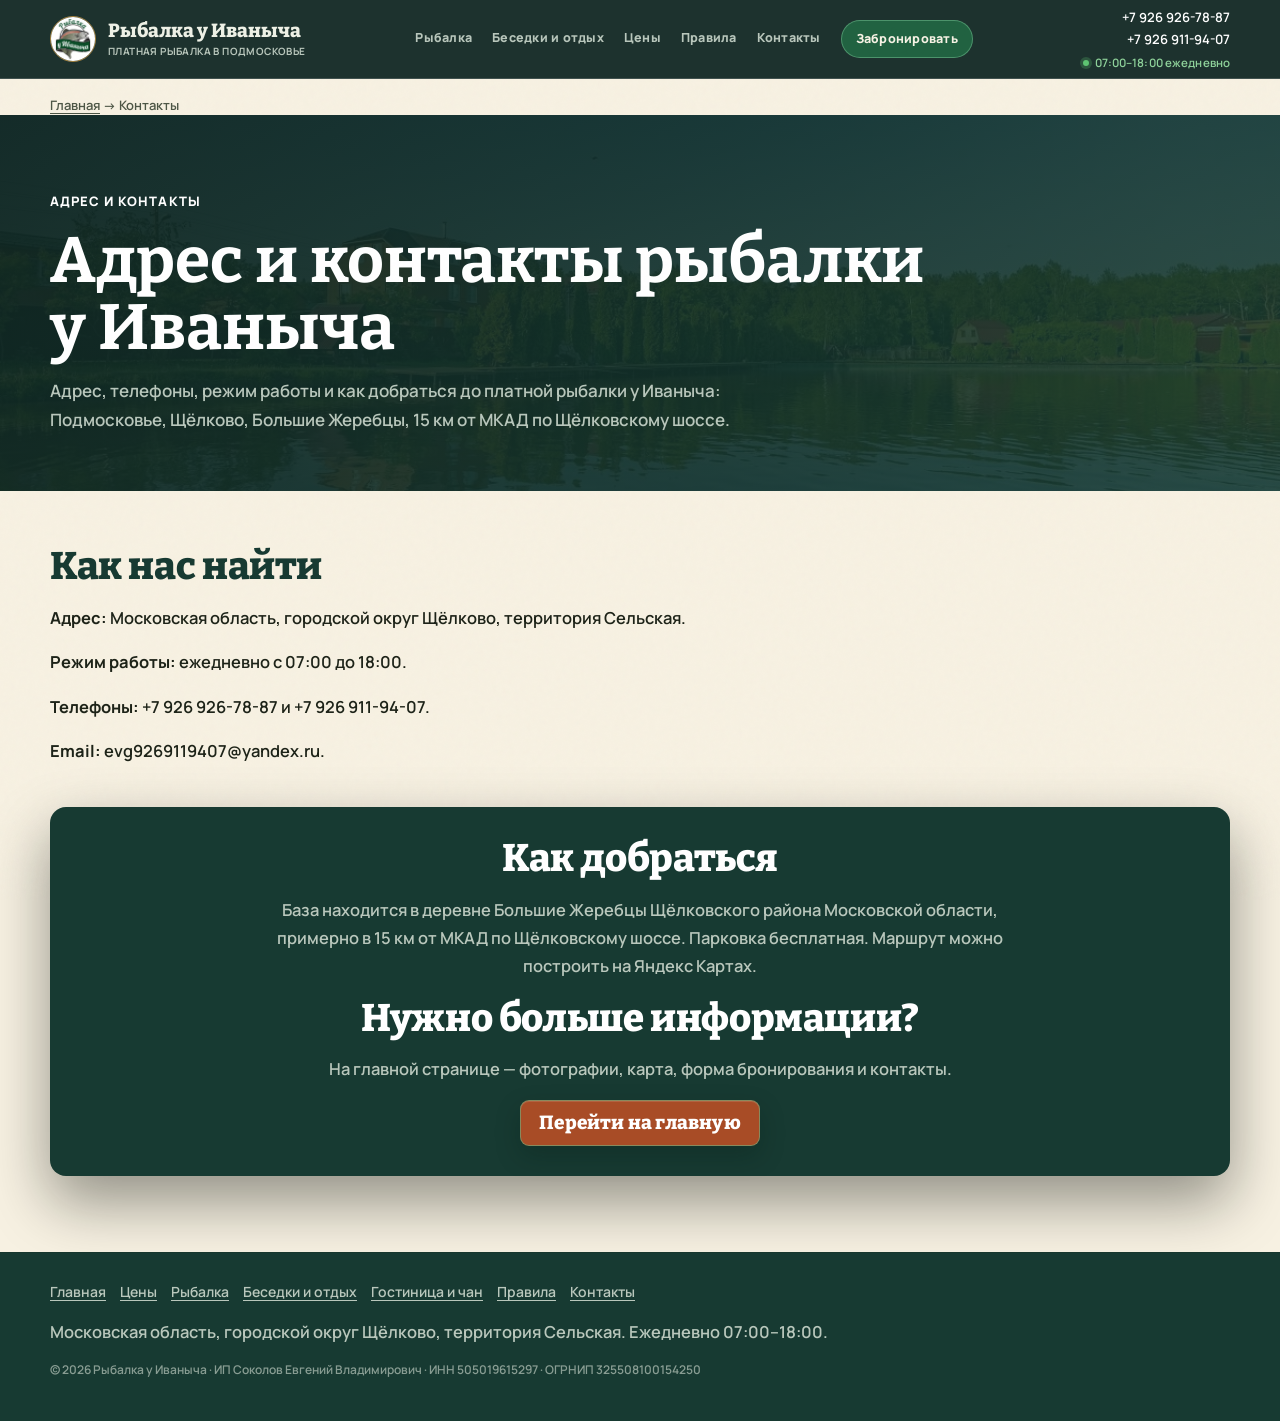
==== commit 57d865ab: "Add files via upload" ====
--- a/contacts/index.html
+++ b/contacts/index.html
@@ -1,4 +1,4 @@
-<!doctype html><html lang="ru"><head><meta charset="utf-8"><meta name="viewport" content="width=device-width, initial-scale=1"><title>Адрес и контакты платной рыбалки у Иваныча, Большие Жеребцы</title><meta name="robots" content="index,follow"><meta name="description" content="Адрес, телефоны, режим работы и маршрут до платной рыбалки у Иваныча в Подмосковье, деревня Большие Жеребцы, 15 км от МКАД."><link rel="canonical" href="https://xn-----6kcacabm7cqk5a2a2cxd8bm.xn--p1ai/contacts/"><meta property="og:type" content="website"><meta property="og:title" content="Адрес и контакты платной рыбалки у Иваныча, Большие Жеребцы"><meta property="og:description" content="Адрес, телефоны, режим работы и маршрут до платной рыбалки у Иваныча в Подмосковье, деревня Большие Жеребцы, 15 км от МКАД."><meta property="og:url" content="https://xn-----6kcacabm7cqk5a2a2cxd8bm.xn--p1ai/contacts/"><meta property="og:site_name" content="Рыбалка у Иваныча"><meta property="og:image" content="https://xn-----6kcacabm7cqk5a2a2cxd8bm.xn--p1ai/images/backgrounds/pagebackground.webp"><meta property="og:locale" content="ru_RU"><link rel="icon" href="../favicon/favicon.ico" sizes="any"><link rel="icon" type="image/png" sizes="32x32" href="../favicon/favicon-32x32.png"><link rel="apple-touch-icon" sizes="180x180" href="../favicon/apple-touch-icon.png"><link rel="manifest" href="../favicon/site.webmanifest"><meta name="theme-color" content="#16302a"><link rel="stylesheet" href="../css/styles.min.css?v=20261033"><link rel="stylesheet" href="../css/seo-pages.min.css?v=20261025"><script type="application/ld+json">{"@context":"https://schema.org","@graph":[{"@context":"https://schema.org","@type":["LocalBusiness","SportsActivityLocation"],"name":"Рыбалка у Иваныча","url":"https://xn-----6kcacabm7cqk5a2a2cxd8bm.xn--p1ai/","image":"https://xn-----6kcacabm7cqk5a2a2cxd8bm.xn--p1ai/images/backgrounds/pagebackground.webp","description":"Платная рыбалка у Иваныча в Подмосковье, деревня Большие Жеребцы, 15 км от МКАД. Рыбалка на карпа, карася, форель и осетра, беседки у воды, домики для проживания и банный чан.","address":{"@type":"PostalAddress","streetAddress":"территория Сельская","addressRegion":"Московская область","addressLocality":"городской округ Щёлково","addressCountry":"RU"},"telephone":["+7-926-926-78-87","+7-926-911-94-07"],"email":"evg9269119407@yandex.ru","openingHours":"Mo-Su 07:00-18:00","priceRange":"₽₽","areaServed":[{"@type":"AdministrativeArea","name":"Москва"},{"@type":"AdministrativeArea","name":"Московская область"}],"availableLanguage":"ru","openingHoursSpecification":[{"@type":"OpeningHoursSpecification","dayOfWeek":["Monday","Tuesday","Wednesday","Thursday","Friday","Saturday","Sunday"],"opens":"07:00","closes":"18:00"}],"hasMap":"https://yandex.ru/maps/-/CXQ3VB7J","knowsAbout":["платная рыбалка","рыбалка в Подмосковье","карп","карась","форель","осётр","беседки у воды","отдых на природе"],"@id":"https://xn-----6kcacabm7cqk5a2a2cxd8bm.xn--p1ai/#business"},{"@type":"WebSite","@id":"https://xn-----6kcacabm7cqk5a2a2cxd8bm.xn--p1ai/#website","url":"https://xn-----6kcacabm7cqk5a2a2cxd8bm.xn--p1ai/","name":"Рыбалка у Иваныча","inLanguage":"ru-RU","publisher":{"@id":"https://xn-----6kcacabm7cqk5a2a2cxd8bm.xn--p1ai/#business"}},{"@context":"https://schema.org","@type":"WebPage","@id":"https://xn-----6kcacabm7cqk5a2a2cxd8bm.xn--p1ai/contacts/#webpage","url":"https://xn-----6kcacabm7cqk5a2a2cxd8bm.xn--p1ai/contacts/","name":"Адрес и контакты платной рыбалки у Иваныча, Большие Жеребцы","description":"Адрес, телефоны, режим работы и маршрут до платной рыбалки у Иваныча в Подмосковье, деревня Большие Жеребцы, 15 км от МКАД.","inLanguage":"ru-RU","isPartOf":{"@id":"https://xn-----6kcacabm7cqk5a2a2cxd8bm.xn--p1ai/#website"},"about":{"@id":"https://xn-----6kcacabm7cqk5a2a2cxd8bm.xn--p1ai/#business"}}]}</script><!-- Yandex.Metrika counter -->
+<!doctype html><html lang="ru"><head><meta charset="utf-8"><meta name="viewport" content="width=device-width, initial-scale=1"><title>Адрес, телефон и как добраться до платной рыбалки у Иваныча, Щёлково</title><meta name="robots" content="index,follow"><meta name="description" content="Адрес, телефоны, режим работы и как добраться до платной рыбалки у Иваныча: Подмосковье, Щёлково, Большие Жеребцы, 15 км от МКАД по Щёлковскому шоссе."><link rel="canonical" href="https://xn-----6kcacabm7cqk5a2a2cxd8bm.xn--p1ai/contacts/"><meta property="og:type" content="website"><meta property="og:title" content="Адрес, телефон и как добраться до платной рыбалки у Иваныча, Щёлково"><meta property="og:description" content="Адрес, телефоны, режим работы и как добраться до платной рыбалки у Иваныча: Подмосковье, Щёлково, Большие Жеребцы, 15 км от МКАД по Щёлковскому шоссе."><meta property="og:url" content="https://xn-----6kcacabm7cqk5a2a2cxd8bm.xn--p1ai/contacts/"><meta property="og:site_name" content="Рыбалка у Иваныча"><meta property="og:image" content="https://xn-----6kcacabm7cqk5a2a2cxd8bm.xn--p1ai/images/backgrounds/pagebackground.webp"><meta property="og:locale" content="ru_RU"><link rel="icon" href="../favicon/favicon.ico" sizes="any"><link rel="icon" type="image/png" sizes="32x32" href="../favicon/favicon-32x32.png"><link rel="apple-touch-icon" sizes="180x180" href="../favicon/apple-touch-icon.png"><link rel="manifest" href="../favicon/site.webmanifest"><meta name="theme-color" content="#16302a"><link rel="stylesheet" href="../css/styles.min.css?v=20261033"><link rel="stylesheet" href="../css/seo-pages.min.css?v=20261025"><script type="application/ld+json">{"@context":"https://schema.org","@graph":[{"@context":"https://schema.org","@type":["LocalBusiness","SportsActivityLocation"],"name":"Рыбалка у Иваныча","url":"https://xn-----6kcacabm7cqk5a2a2cxd8bm.xn--p1ai/","image":"https://xn-----6kcacabm7cqk5a2a2cxd8bm.xn--p1ai/images/backgrounds/pagebackground.webp","description":"Платная рыбалка у Иваныча в Подмосковье, деревня Большие Жеребцы, 15 км от МКАД. Рыбалка на карпа, карася, форель и осетра, беседки у воды, домики для проживания и банный чан.","address":{"@type":"PostalAddress","streetAddress":"территория Сельская","addressRegion":"Московская область","addressLocality":"городской округ Щёлково","addressCountry":"RU"},"telephone":["+7-926-926-78-87","+7-926-911-94-07"],"email":"evg9269119407@yandex.ru","openingHours":"Mo-Su 07:00-18:00","priceRange":"₽₽","areaServed":[{"@type":"AdministrativeArea","name":"Москва"},{"@type":"AdministrativeArea","name":"Московская область"}],"availableLanguage":"ru","openingHoursSpecification":[{"@type":"OpeningHoursSpecification","dayOfWeek":["Monday","Tuesday","Wednesday","Thursday","Friday","Saturday","Sunday"],"opens":"07:00","closes":"18:00"}],"hasMap":"https://yandex.ru/maps/-/CXQ3VB7J","knowsAbout":["платная рыбалка","рыбалка в Подмосковье","карп","карась","форель","осётр","беседки у воды","отдых на природе"],"@id":"https://xn-----6kcacabm7cqk5a2a2cxd8bm.xn--p1ai/#business"},{"@type":"WebSite","@id":"https://xn-----6kcacabm7cqk5a2a2cxd8bm.xn--p1ai/#website","url":"https://xn-----6kcacabm7cqk5a2a2cxd8bm.xn--p1ai/","name":"Рыбалка у Иваныча","inLanguage":"ru-RU","publisher":{"@id":"https://xn-----6kcacabm7cqk5a2a2cxd8bm.xn--p1ai/#business"}},{"@context":"https://schema.org","@type":"WebPage","@id":"https://xn-----6kcacabm7cqk5a2a2cxd8bm.xn--p1ai/contacts/#webpage","url":"https://xn-----6kcacabm7cqk5a2a2cxd8bm.xn--p1ai/contacts/","name":"Адрес, телефон и как добраться до платной рыбалки у Иваныча, Щёлково","description":"Адрес, телефоны, режим работы и как добраться до платной рыбалки у Иваныча: Подмосковье, Щёлково, Большие Жеребцы, 15 км от МКАД по Щёлковскому шоссе.","inLanguage":"ru-RU","isPartOf":{"@id":"https://xn-----6kcacabm7cqk5a2a2cxd8bm.xn--p1ai/#website"},"about":{"@id":"https://xn-----6kcacabm7cqk5a2a2cxd8bm.xn--p1ai/#business"}}]}</script><!-- Yandex.Metrika counter -->
 <script>
 (function(m,e,t,r,i,k,a){m[i]=m[i]||function(){(m[i].a=m[i].a||[]).push(arguments)};
 m[i].l=1*new Date();
@@ -12,4 +12,4 @@
 </script>
 <noscript><div><img src="https://mc.yandex.ru/watch/28138044" style="position:absolute;left:-9999px" alt=""></div></noscript>
 <!-- /Yandex.Metrika counter -->
-</head><body class="seo-page"><div class="top"><header class="shell"><a class="brand" href="../" aria-label="Рыбалка у Иваныча — на главную"><span class="stamp-mark"><img src="../images/embedded/embedded-0.webp" width="180" height="180" alt="Рыбалка у Иваныча" decoding="async"></span><span class="brand-name">Рыбалка у Иваныча<small>Платная рыбалка в Подмосковье</small></span></a><nav id="nav-menu" aria-label="Основная навигация"><a href="../fishing/">Рыбалка</a><a href="../gazebos/">Беседки и отдых</a><a href="../prices/">Цены</a><a href="../rules/">Правила</a><a href="../contacts/">Контакты</a><a href="../#booking" class="nav-book">Забронировать</a></nav><div class="contacts"><a href="tel:+79269267887">+7 926 926-78-87</a><br><a href="tel:+79269119407">+7 926 911-94-07</a><br><span class="online">07:00–18:00 ежедневно</span></div></header></div><div class="seo-breadcrumbs"><div class="shell"><a href="../">Главная</a> → Контакты</div></div><main><section class="page-hero"><div class="shell"><span class="eyebrow">Адрес и контакты</span><h1>Адрес и контакты рыбалки у Иваныча</h1><p>Адрес, телефоны, режим работы и маршрут до платной рыбалки у Иваныча в Подмосковье, деревня Большие Жеребцы, 15 км от МКАД.</p></div></section><section class="seo-content"><div class="shell"><h2>Как нас найти</h2><p><strong>Адрес:</strong> Московская область, городской округ Щёлково, территория Сельская.</p><p><strong>Режим работы:</strong> ежедневно с 07:00 до 18:00.</p><p><strong>Телефоны:</strong> <a href="tel:+79269267887">+7 926 926-78-87</a> и <a href="tel:+79269119407">+7 926 911-94-07</a>.</p><p><strong>Email:</strong> <a href="mailto:evg9269119407@yandex.ru">evg9269119407@yandex.ru</a>.</p><div class="seo-cta official-site-cta"><h2>Нужно больше информации?</h2><p>На главной странице — фотографии, карта, форма бронирования и контакты.</p><a class="btn btn--green" href="../">Перейти на главную</a></div></div></section></main><footer class="seo-footer"><div class="shell"><div class="seo-footer-links"><a href="../">Главная</a><a href="../prices/">Цены</a><a href="../fishing/">Рыбалка</a><a href="../gazebos/">Беседки и отдых</a><a href="../hotel/">Гостиница и чан</a><a href="../rules/">Правила</a><a href="../contacts/">Контакты</a></div><p>Московская область, городской округ Щёлково, территория Сельская. Ежедневно 07:00–18:00.</p><p class="footer-legal">© 2026 Рыбалка у Иваныча · ИП Соколов Евгений Владимирович · ИНН 505019615297 · ОГРНИП 325508100154250</p></div></footer></body></html>+<script type="application/ld+json">{"@context":"https://schema.org","@type":"BreadcrumbList","itemListElement":[{"@type":"ListItem","position":1,"name":"Главная","item":"https://xn-----6kcacabm7cqk5a2a2cxd8bm.xn--p1ai/"},{"@type":"ListItem","position":2,"name":"Контакты","item":"https://xn-----6kcacabm7cqk5a2a2cxd8bm.xn--p1ai/contacts/"}]}</script></head><body class="seo-page"><div class="top"><header class="shell"><a class="brand" href="../" aria-label="Рыбалка у Иваныча — на главную"><span class="stamp-mark"><img src="../images/embedded/embedded-0.webp" width="180" height="180" alt="Рыбалка у Иваныча" decoding="async"></span><span class="brand-name">Рыбалка у Иваныча<small>Платная рыбалка в Подмосковье</small></span></a><nav id="nav-menu" aria-label="Основная навигация"><a href="../fishing/">Рыбалка</a><a href="../gazebos/">Беседки и отдых</a><a href="../prices/">Цены</a><a href="../rules/">Правила</a><a href="../contacts/">Контакты</a><a href="../#booking" class="nav-book">Забронировать</a></nav><div class="contacts"><a href="tel:+79269267887">+7 926 926-78-87</a><br><a href="tel:+79269119407">+7 926 911-94-07</a><br><span class="online">07:00–18:00 ежедневно</span></div></header></div><div class="seo-breadcrumbs"><div class="shell"><a href="../">Главная</a> → Контакты</div></div><main><section class="page-hero"><div class="shell"><span class="eyebrow">Адрес и контакты</span><h1>Адрес и контакты рыбалки у Иваныча</h1><p>Адрес, телефоны, режим работы и как добраться до платной рыбалки у Иваныча: Подмосковье, Щёлково, Большие Жеребцы, 15 км от МКАД по Щёлковскому шоссе.</p></div></section><section class="seo-content"><div class="shell"><h2>Как нас найти</h2><p><strong>Адрес:</strong> Московская область, городской округ Щёлково, территория Сельская.</p><p><strong>Режим работы:</strong> ежедневно с 07:00 до 18:00.</p><p><strong>Телефоны:</strong> <a href="tel:+79269267887">+7 926 926-78-87</a> и <a href="tel:+79269119407">+7 926 911-94-07</a>.</p><p><strong>Email:</strong> <a href="mailto:evg9269119407@yandex.ru">evg9269119407@yandex.ru</a>.</p><div class="seo-cta official-site-cta"><h2>Как добраться</h2><p>База находится в деревне Большие Жеребцы Щёлковского района Московской области, примерно в 15 км от МКАД по Щёлковскому шоссе. Парковка бесплатная. Маршрут можно построить <a href="https://yandex.ru/maps/-/CXQ3VB7J" target="_blank" rel="noopener noreferrer">на Яндекс Картах</a>.</p><h2>Нужно больше информации?</h2><p>На главной странице — фотографии, карта, форма бронирования и контакты.</p><a class="btn btn--green" href="../">Перейти на главную</a></div></div></section></main><footer class="seo-footer"><div class="shell"><div class="seo-footer-links"><a href="../">Главная</a><a href="../prices/">Цены</a><a href="../fishing/">Рыбалка</a><a href="../gazebos/">Беседки и отдых</a><a href="../hotel/">Гостиница и чан</a><a href="../rules/">Правила</a><a href="../contacts/">Контакты</a></div><p>Московская область, городской округ Щёлково, территория Сельская. Ежедневно 07:00–18:00.</p><p class="footer-legal">© 2026 Рыбалка у Иваныча · ИП Соколов Евгений Владимирович · ИНН 505019615297 · ОГРНИП 325508100154250</p></div></footer></body></html>
